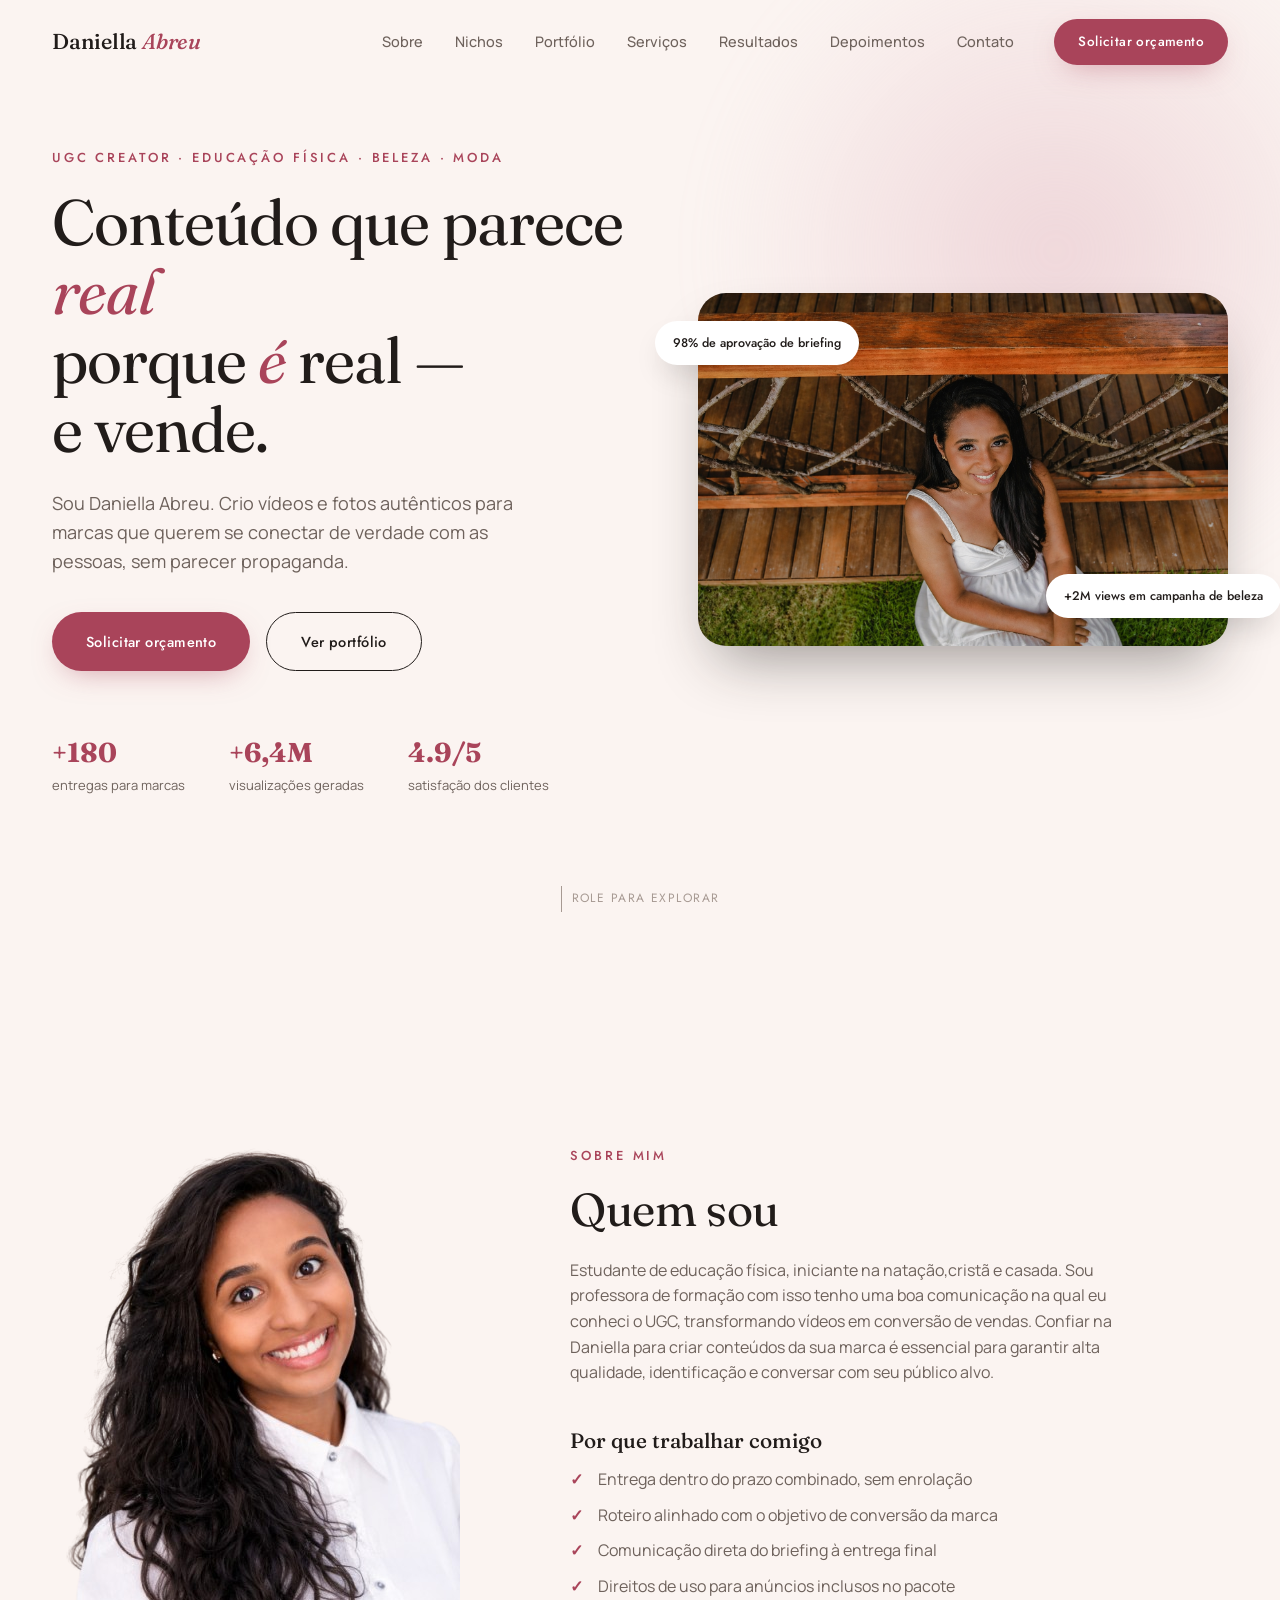
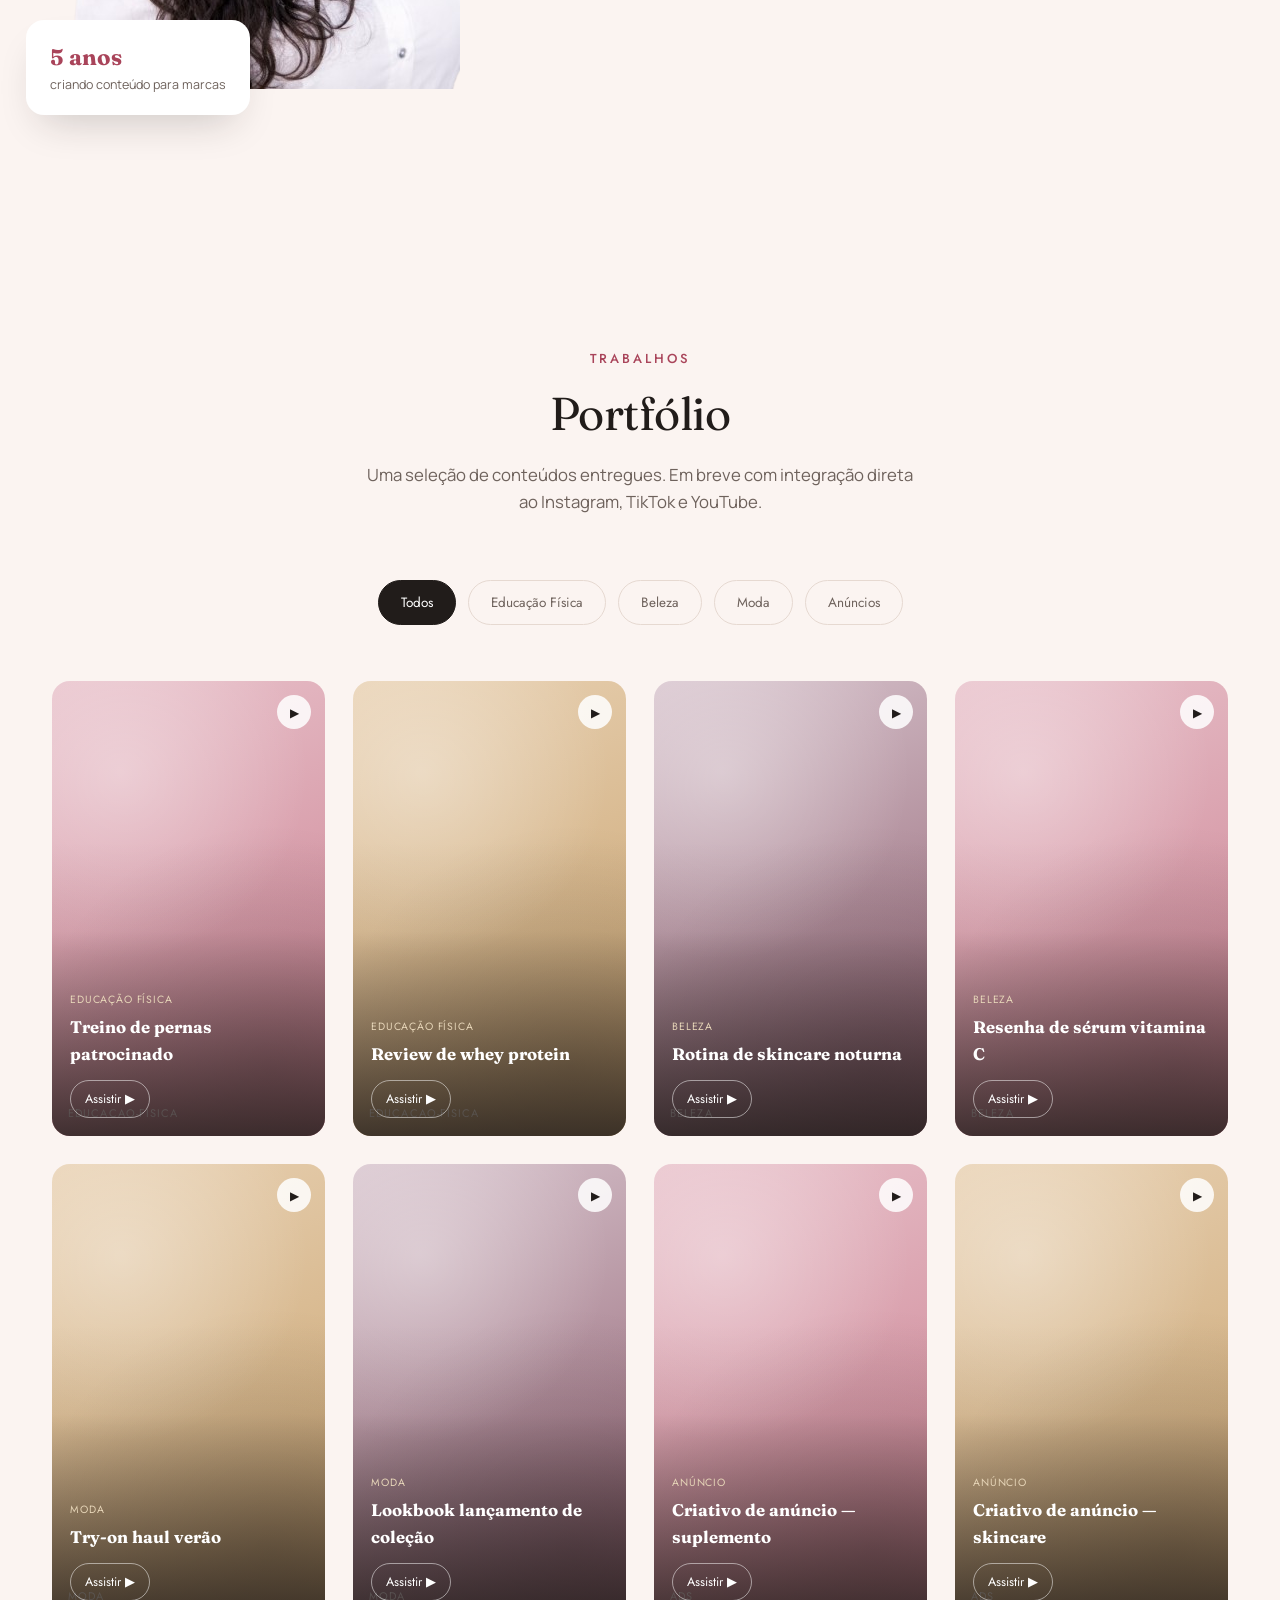
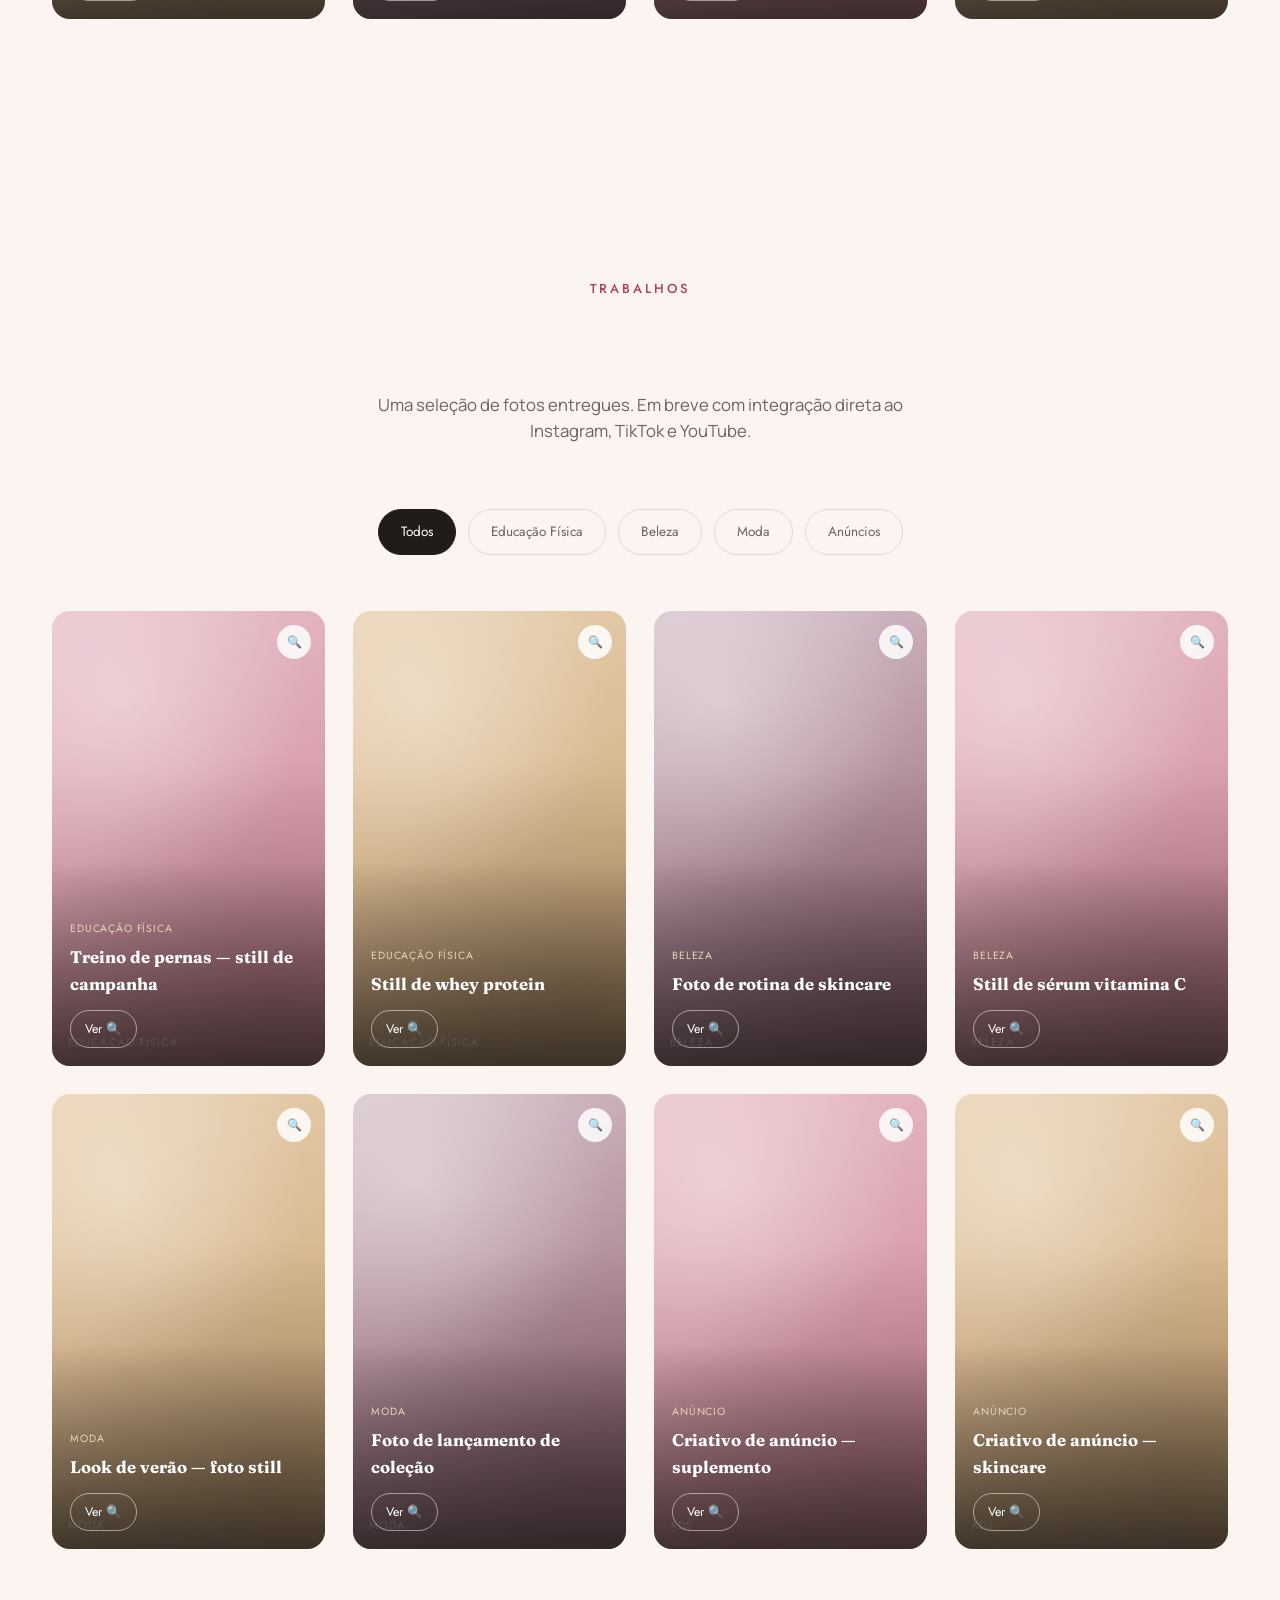
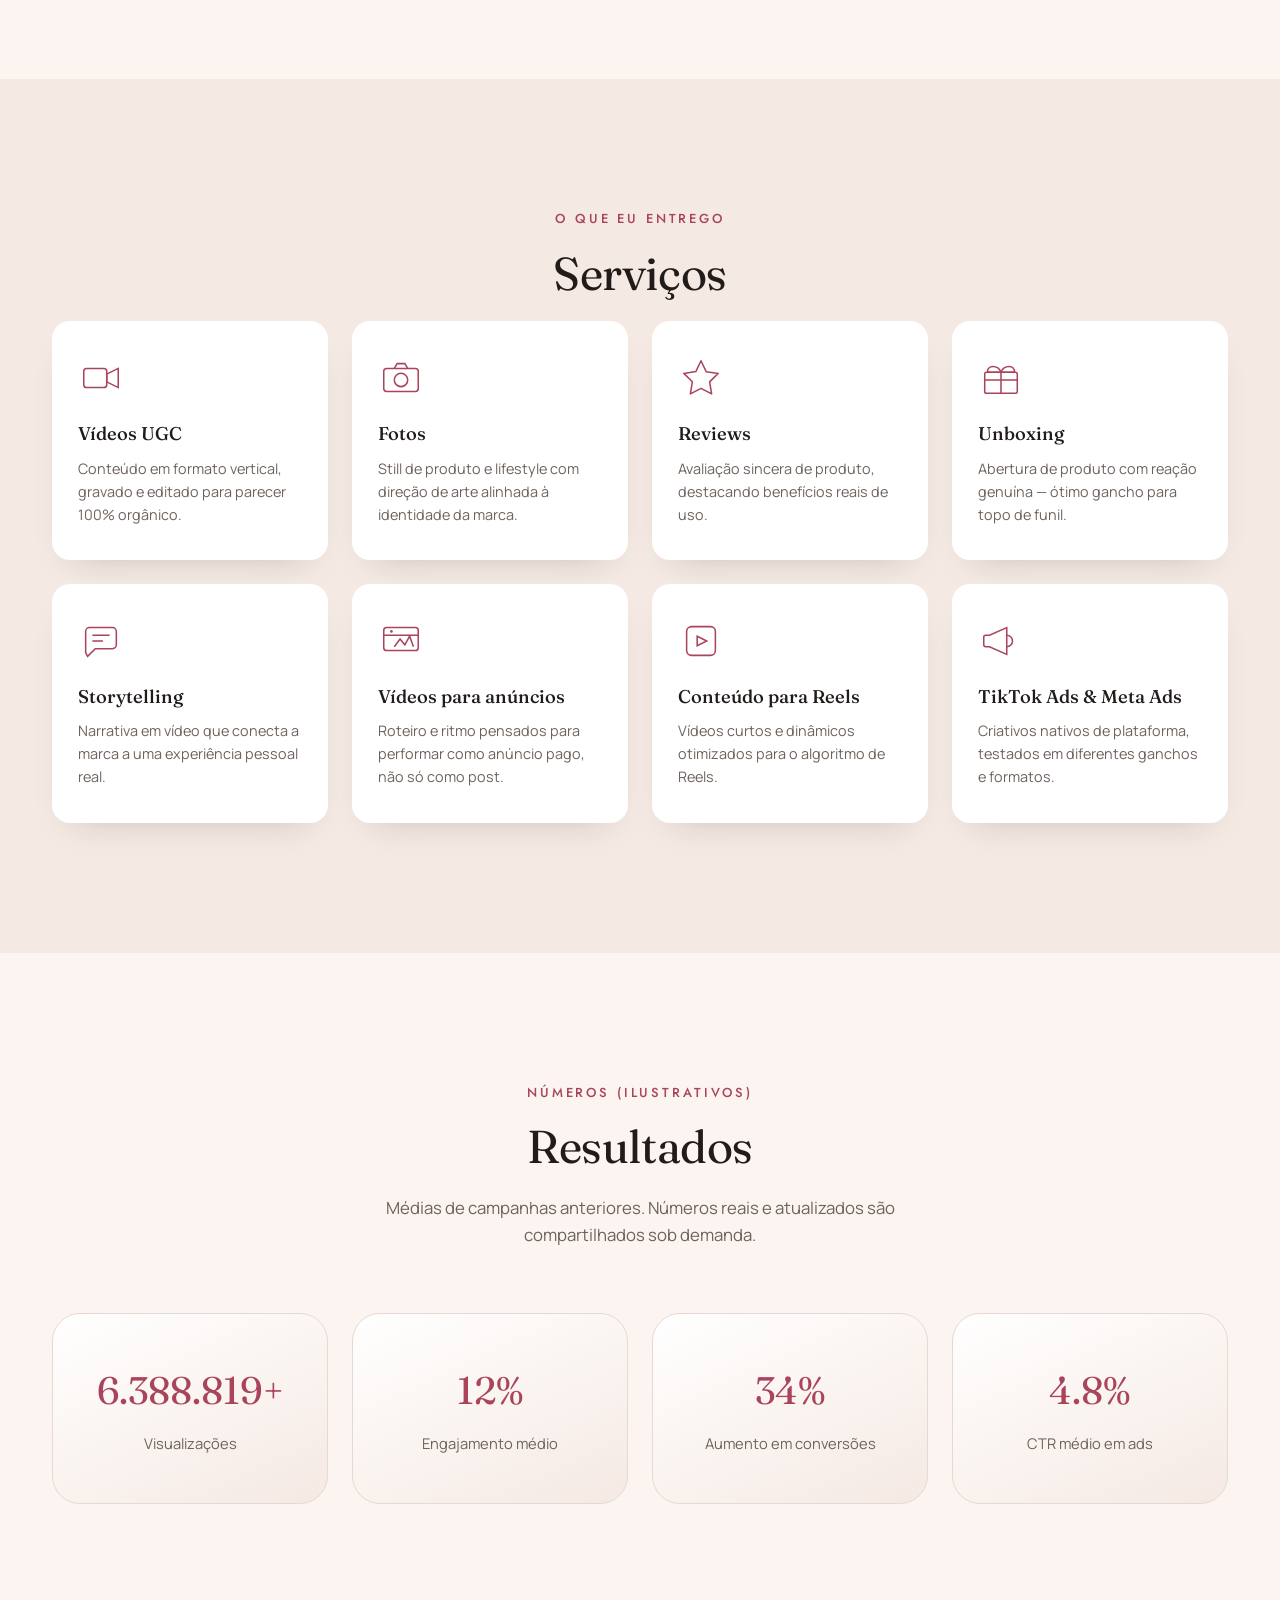
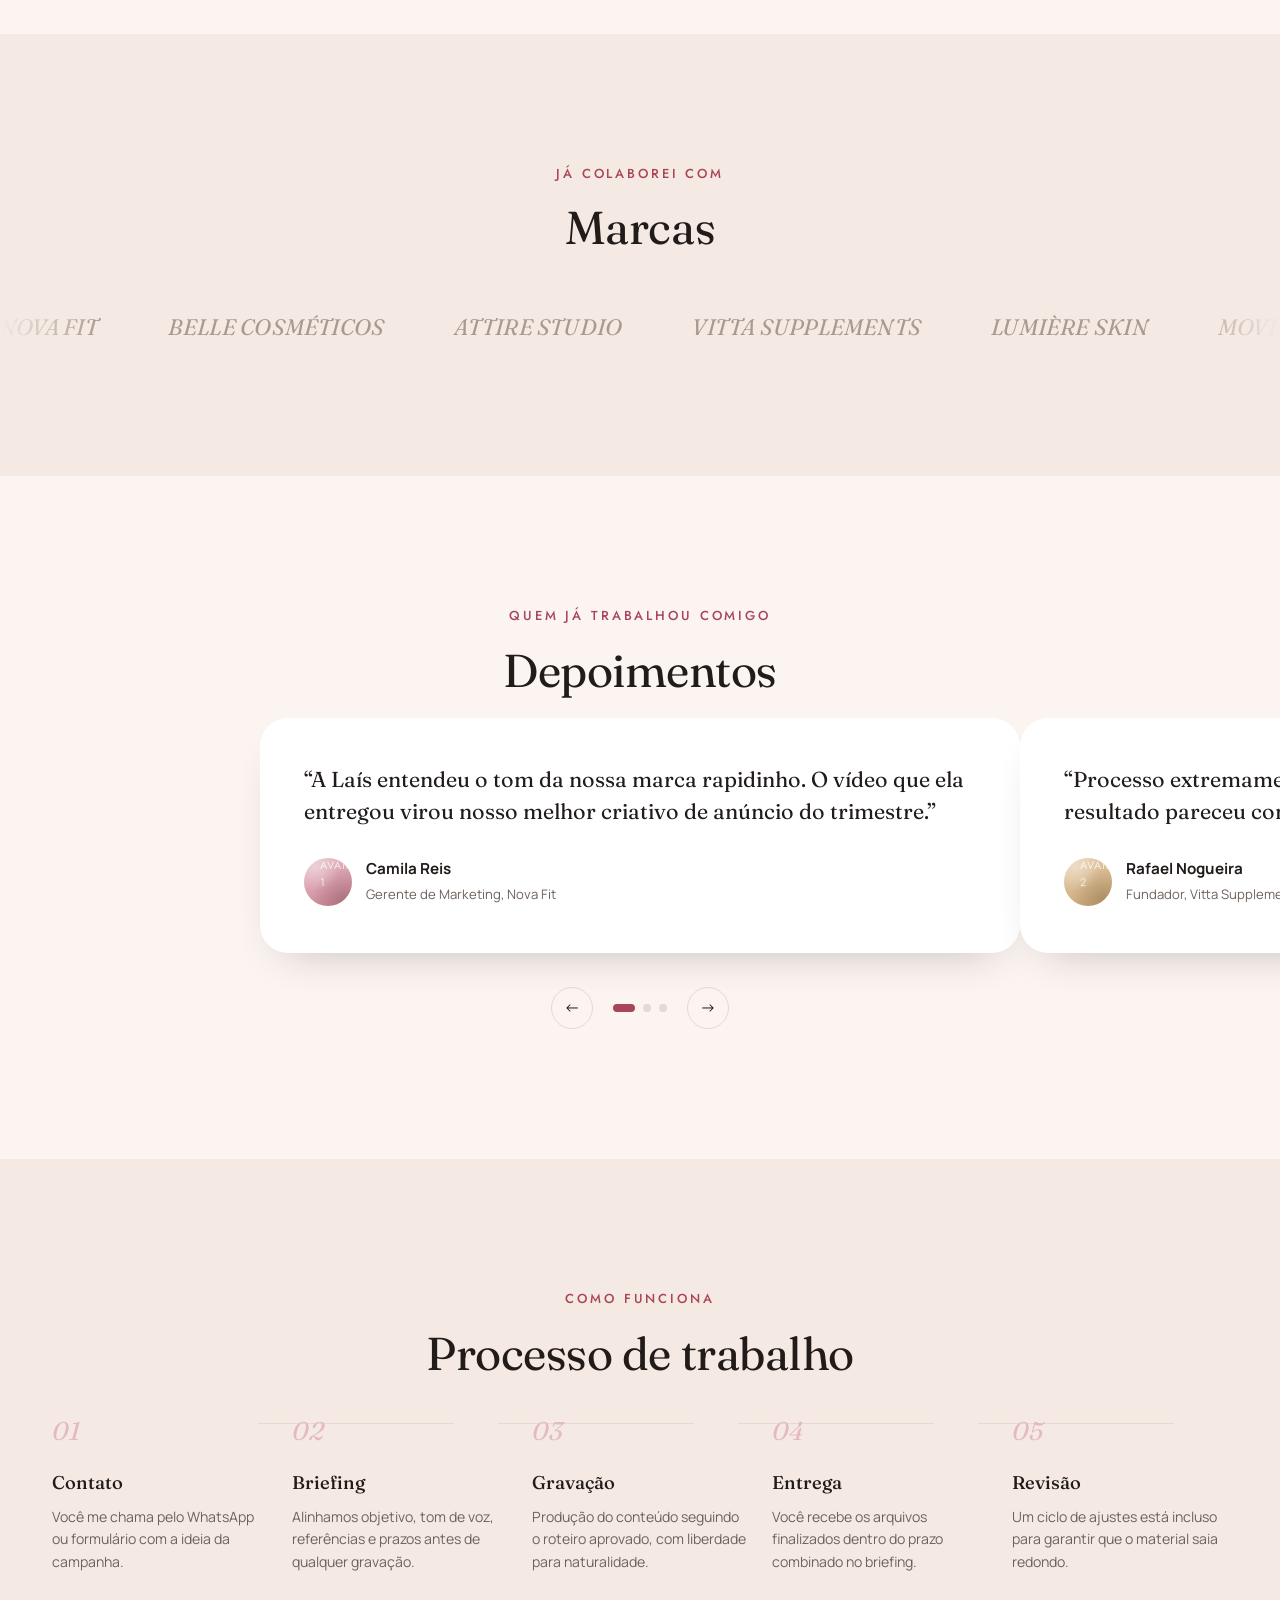
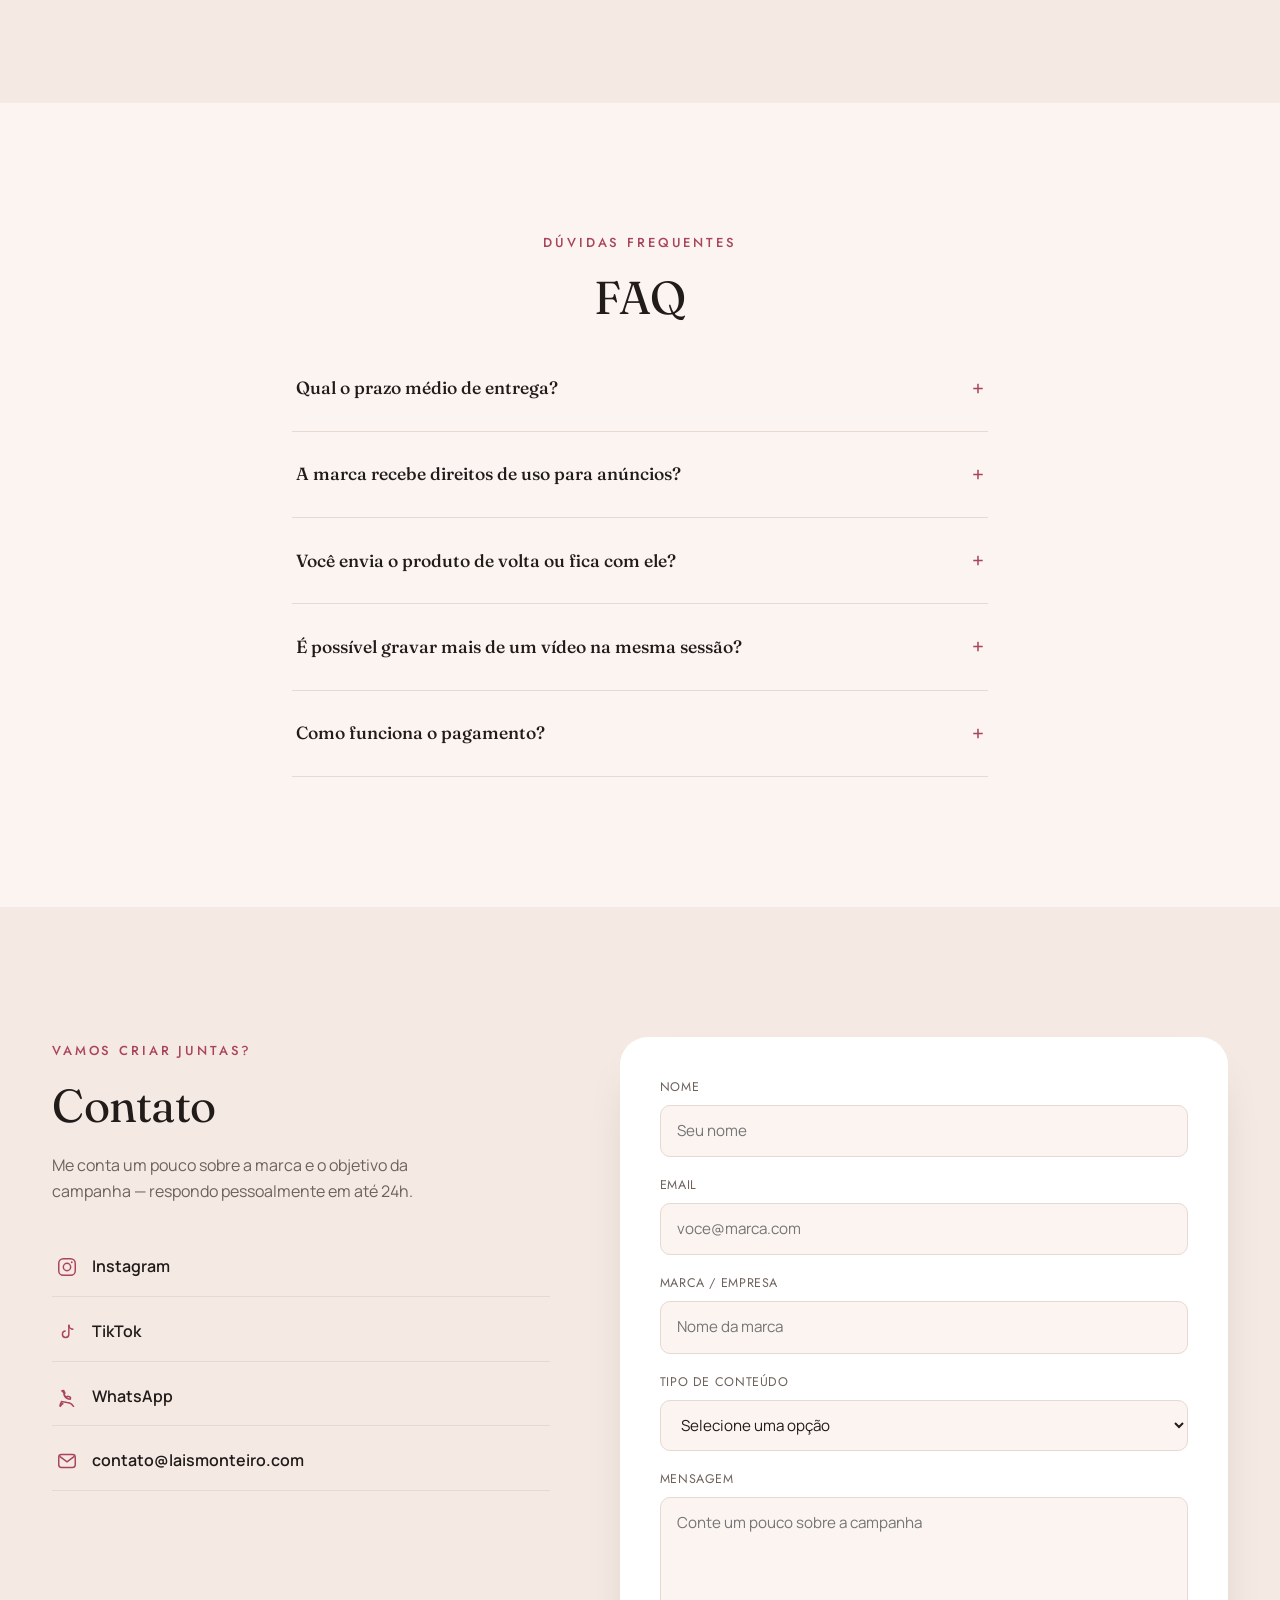
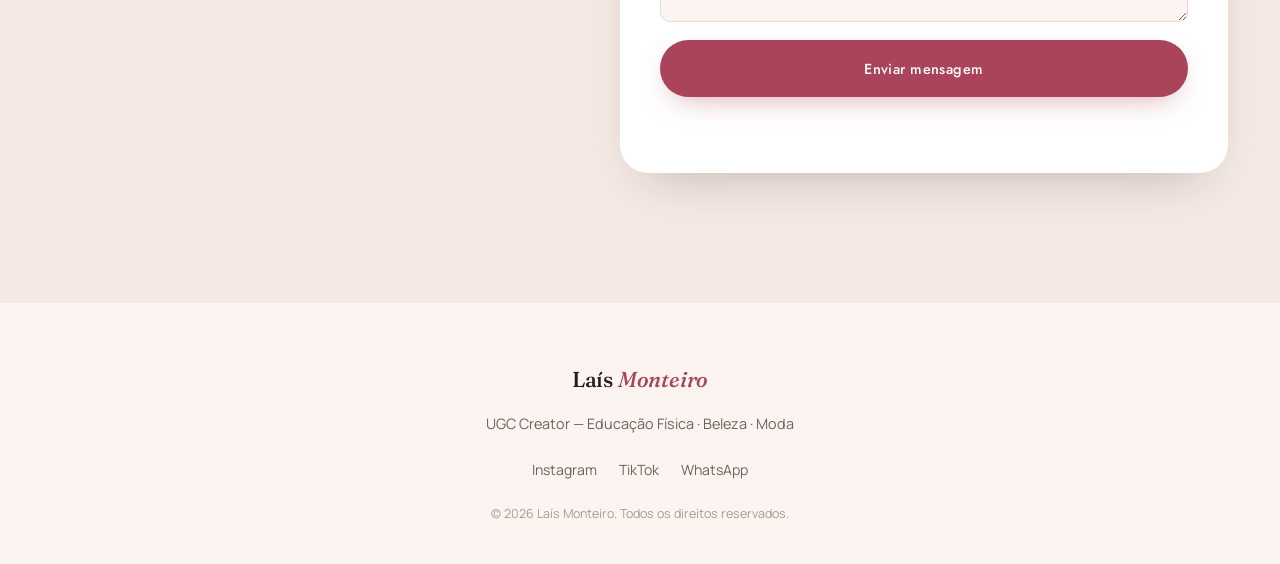
==== index.html @ 0edd81d5 "Primeiro commit" ====
<!DOCTYPE html>
<html lang="pt-BR">
<head>
<meta charset="UTF-8">
<meta name="viewport" content="width=device-width, initial-scale=1.0">
<title>Daniella Abreu — UGC Creator</title>
<meta name="description" content="Daniella Abreu, UGC Creator especializada em Educação Física, Beleza e Moda. Conteúdo autêntico que gera resultado para marcas.">

<!-- Fontes: Fraunces (display), Manrope (corpo), Jost (rótulos) -->
<link rel="preconnect" href="https://fonts.googleapis.com">
<link rel="preconnect" href="https://fonts.gstatic.com" crossorigin>
<link href="https://fonts.googleapis.com/css2?family=Fraunces:ital,opsz,wght@0,9..144,300;0,9..144,400;0,9..144,500;0,9..144,600;1,9..144,400;1,9..144,500&family=Manrope:wght@400;500;600;700;800&family=Jost:wght@400;500;600&display=swap" rel="stylesheet">

<link rel="stylesheet" href="style.css">
</head>
<body>

<!-- ============================================= -->
<!-- CURSOR / PROGRESS BAR DE SCROLL                -->
<!-- ============================================= -->
<div class="scroll-progress" id="scrollProgress"></div>

<!-- ============================================= -->
<!-- HEADER                                         -->
<!-- ============================================= -->
<header class="site-header" id="siteHeader">
  <div class="container header-inner">
    <a href="#topo" class="logo">Daniella <span>Abreu</span></a>

    <nav class="main-nav" id="mainNav">
      <ul>
        <li><a href="#sobre" class="nav-link">Sobre</a></li>
        <li><a href="#nichos" class="nav-link">Nichos</a></li>
        <li><a href="#portfolio" class="nav-link">Portfólio</a></li>
        <li><a href="#servicos" class="nav-link">Serviços</a></li>
        <li><a href="#resultados" class="nav-link">Resultados</a></li>
        <li><a href="#depoimentos" class="nav-link">Depoimentos</a></li>
        <li><a href="#contato" class="nav-link">Contato</a></li>
      </ul>
      <a href="#contato" class="btn btn-primary btn-small">Solicitar orçamento</a>
    </nav>

    <button class="menu-toggle" id="menuToggle" aria-label="Abrir menu" aria-expanded="false">
      <span></span><span></span><span></span>
    </button>
  </div>
</header>

<!-- overlay do menu mobile -->
<div class="mobile-nav-overlay" id="mobileNavOverlay">
  <ul>
    <li><a href="#sobre" class="nav-link">Sobre</a></li>
    <li><a href="#nichos" class="nav-link">Nichos</a></li>
    <li><a href="#portfolio" class="nav-link">Portfólio</a></li>
    <li><a href="#servicos" class="nav-link">Serviços</a></li>
    <li><a href="#resultados" class="nav-link">Resultados</a></li>
    <li><a href="#depoimentos" class="nav-link">Depoimentos</a></li>
    <li><a href="#processo" class="nav-link">Processo</a></li>
    <li><a href="#faq" class="nav-link">FAQ</a></li>
    <li><a href="#contato" class="nav-link">Contato</a></li>
  </ul>
  <a href="#contato" class="btn btn-primary">Solicitar orçamento</a>
</div>

<main id="topo">

<!-- ============================================= -->
<!-- 1. HERO                                        -->
<!-- ============================================= -->
<section class="hero">
  <div class="container hero-grid">

    <div class="hero-copy reveal">
      <span class="eyebrow">UGC Creator · Educação Física · Beleza · Moda</span>
      <h1 class="hero-title">
        Conteúdo que parece <em>real</em><br>
        porque <em>é</em> real —<br>
        e vende.
      </h1>
      <p class="hero-subtitle">
        Sou Daniella Abreu. Crio vídeos e fotos autênticos para marcas que querem
        se conectar de verdade com as pessoas, sem parecer propaganda.
      </p>
      <div class="hero-actions">
        <a href="#contato" class="btn btn-primary">Solicitar orçamento</a>
        <a href="#portfolio" class="btn btn-ghost">Ver portfólio</a>
      </div>

      <div class="hero-stats">
        <div class="hero-stat">
          <strong>+180</strong>
          <span>entregas para marcas</span>
        </div>
        <div class="hero-stat">
          <strong>+6,4M</strong>
          <span>visualizações geradas</span>
        </div>
        <div class="hero-stat">
          <strong>4.9/5</strong>
          <span>satisfação dos clientes</span>
        </div>
      </div>
    </div>

    <div class="hero-visual reveal" data-reveal-delay="150">
      <div class="hero-photo-frame">
        <img src="imagens/foto-inicio.png" alt="Daniella Abreu">
      </div>
      <span class="float-badge badge-1">98% de aprovação de briefing</span>
      <span class="float-badge badge-2">+2M views em campanha de beleza</span>
    </div>

  </div>
  <div class="scroll-cue" aria-hidden="true"><span></span>role para explorar</div>
</section>

<!-- ============================================= -->
<!-- 2. SOBRE                                       -->
<!-- ============================================= -->
<section class="section" id="sobre">
  <div class="container about-grid">

    <div class="about-visual reveal">
      <div class="photo-frame">
      <img src="imagens/foto-secao2.png" alt="Foto de Daniella">
    </div>

    <div class="about-tag">
      <strong>5 anos</strong>
      <span>criando conteúdo para marcas</span>
      </div>
    </div>

    <div class="about-copy">
      <span class="eyebrow reveal">Sobre mim</span>
      <h2 class="section-title reveal">Quem sou</h2>
      <p class="reveal">
        Estudante de educação física, iniciante na natação,cristã e casada.
        Sou professora de formação com isso tenho uma boa comunicação na qual eu conheci o UGC, transformando vídeos em conversão de vendas.
        Confiar na Daniella para criar conteúdos da sua marca é essencial para garantir alta qualidade, identificação e conversar com seu público alvo. 
      </p>

      <div class="about-block reveal">
        <h3>Por que trabalhar comigo</h3>
        <ul class="check-list">
          <li>Entrega dentro do prazo combinado, sem enrolação</li>
          <li>Roteiro alinhado com o objetivo de conversão da marca</li>
          <li>Comunicação direta do briefing à entrega final</li>
          <li>Direitos de uso para anúncios inclusos no pacote</li>
        </ul>
      </div>
    </div>

  </div>
</section>

<!-- ============================================= -->
<!-- 3. PORTFÓLIO                                   -->
<!-- ============================================= -->
<section class="section" id="portfolio">
  <div class="container">
    <span class="eyebrow reveal center">Trabalhos</span>
    <h2 class="section-title center reveal">Portfólio</h2>
    <p class="section-lead center reveal">
      Uma seleção de conteúdos entregues. Em breve com integração direta ao Instagram, TikTok e YouTube.
    </p>

    <div class="portfolio-filters reveal" id="portfolioFilters">
      <button class="filter-btn is-active" data-filter="todos">Todos</button>
      <button class="filter-btn" data-filter="educacao-fisica">Educação Física</button>
      <button class="filter-btn" data-filter="beleza">Beleza</button>
      <button class="filter-btn" data-filter="moda">Moda</button>
      <button class="filter-btn" data-filter="ads">Anúncios</button>
    </div>

    <div class="portfolio-grid" id="portfolioGrid">
      <!-- Cards gerados via JavaScript a partir do array "portfolioItems" em script.js -->
    </div>
  </div>
</section>

<!-- Modal de vídeo (placeholder para futura integração) -->
<div class="video-modal" id="videoModal" aria-hidden="true">
  <div class="video-modal-backdrop" id="videoModalBackdrop"></div>
  <div class="video-modal-content">
    
    <button
      class="video-modal-close"
      id="videoModalClose"
      aria-label="Fechar">
      &times;
    </button>

  <div class="video-modal-frame">

  <div class="phone-frame phone-modal">

    <video
      id="videoPlayer"
      class="video-player"
      controls
      playsinline
      preload="metadata">

      <source src="videos/video1.mp4" type="video/mp4">

      Seu navegador não suporta vídeo.
    </video>

  </div>

  </div>

    <div class="video-modal-info">

      <span
        class="video-modal-platform"
        id="videoModalPlatform">
        Instagram Reels
      </span>

      <h3 id="videoModalTitle">
        Título do vídeo
      </h3>

      <p id="videoModalDesc">
        Este espaço será conectado futuramente ao embed real do Instagram, TikTok ou YouTube.
      </p>

    </div>

  </div>

</div>

<!-- ============================================= -->
<!-- 4B. FOTOS                                       -->
<!-- ============================================= -->
<section class="section" id="fotos">
  <div class="container">
    <span class="eyebrow reveal center">Trabalhos</span>
    <h2 class="section-title center reveal">Fotos</h2>
    <p class="section-lead center reveal">
      Uma seleção de fotos entregues. Em breve com integração direta ao Instagram, TikTok e YouTube.
    </p>

    <div class="portfolio-filters reveal" id="fotosFilters">
      <button class="filter-btn is-active" data-filter="todos">Todos</button>
      <button class="filter-btn" data-filter="educacao-fisica">Educação Física</button>
      <button class="filter-btn" data-filter="beleza">Beleza</button>
      <button class="filter-btn" data-filter="moda">Moda</button>
      <button class="filter-btn" data-filter="ads">Anúncios</button>
    </div>

    <div class="portfolio-grid" id="fotosGrid">
      <!-- Cards gerados via JavaScript a partir do array "photoItems" em script.js -->
    </div>
  </div>
</section>

<!-- Modal de foto (placeholder para futura integração) -->
<div class="video-modal" id="photoModal" aria-hidden="true">
  <div class="video-modal-backdrop" id="photoModalBackdrop"></div>
  <div class="video-modal-content">
    <button class="video-modal-close" id="photoModalClose" aria-label="Fechar">&times;</button>
    <div class="video-modal-frame">
      <div class="phone-frame phone-modal">
        <div class="ph ph-tone-1" id="photoModalThumb"></div>
      </div>
    </div>
    <div class="video-modal-info">
      <span class="video-modal-platform" id="photoModalPlatform">Instagram</span>
      <h3 id="photoModalTitle">Título da foto</h3>
      <p id="photoModalDesc">
        Este espaço será conectado futuramente à imagem real.
      </p>
    </div>
  </div>
</div>

<!-- ============================================= -->
<!-- 5. SERVIÇOS                                    -->
<!-- ============================================= -->
<section class="section section-alt" id="servicos">
  <div class="container">
    <span class="eyebrow reveal center">O que eu entrego</span>
    <h2 class="section-title center reveal">Serviços</h2>

    <div class="services-grid">

      <div class="service-card reveal">
        <span class="service-icon"><svg viewBox="0 0 48 48" fill="none" stroke="currentColor" stroke-width="1.6"><rect x="6" y="14" width="24" height="20" rx="3"/><path d="M30 20l12-6v20l-12-6z"/></svg></span>
        <h3>Vídeos UGC</h3>
        <p>Conteúdo em formato vertical, gravado e editado para parecer 100% orgânico.</p>
      </div>

      <div class="service-card reveal" data-reveal-delay="60">
        <span class="service-icon"><svg viewBox="0 0 48 48" fill="none" stroke="currentColor" stroke-width="1.6"><rect x="6" y="14" width="36" height="24" rx="3"/><circle cx="24" cy="26" r="7"/><path d="M17 14l3-5h8l3 5"/></svg></span>
        <h3>Fotos</h3>
        <p>Still de produto e lifestyle com direção de arte alinhada à identidade da marca.</p>
      </div>

      <div class="service-card reveal" data-reveal-delay="120">
        <span class="service-icon"><svg viewBox="0 0 48 48" fill="none" stroke="currentColor" stroke-width="1.6" stroke-linejoin="round"><path d="M24 6l5.4 11.4L42 19.2l-9 8.8 2.1 12.6L24 34.8l-11.1 5.8L15 27.9l-9-8.7 12.6-1.9z"/></svg></span>
        <h3>Reviews</h3>
        <p>Avaliação sincera de produto, destacando benefícios reais de uso.</p>
      </div>

      <div class="service-card reveal" data-reveal-delay="180">
        <span class="service-icon"><svg viewBox="0 0 48 48" fill="none" stroke="currentColor" stroke-width="1.6"><rect x="7" y="18" width="34" height="22" rx="2"/><path d="M7 26h34"/><path d="M24 18v22"/><path d="M24 18c-3-8-15-8-14 0 0 0 6 0 14 0z"/><path d="M24 18c3-8 15-8 14 0 0 0-6 0-14 0z"/></svg></span>
        <h3>Unboxing</h3>
        <p>Abertura de produto com reação genuína — ótimo gancho para topo de funil.</p>
      </div>

      <div class="service-card reveal" data-reveal-delay="0">
        <span class="service-icon"><svg viewBox="0 0 48 48" fill="none" stroke="currentColor" stroke-width="1.6"><path d="M8 36V14a4 4 0 014-4h24a4 4 0 014 4v14a4 4 0 01-4 4H18l-8 8z"/><path d="M15 18h18"/><path d="M15 24h11"/></svg></span>
        <h3>Storytelling</h3>
        <p>Narrativa em vídeo que conecta a marca a uma experiência pessoal real.</p>
      </div>

      <div class="service-card reveal" data-reveal-delay="60">
        <span class="service-icon"><svg viewBox="0 0 48 48" fill="none" stroke="currentColor" stroke-width="1.6"><rect x="6" y="10" width="36" height="24" rx="3"/><path d="M6 18h36"/><circle cx="14" cy="14" r="1.4" fill="currentColor" stroke="none"/><path d="M17 30l6-8 5 6 5-9 4 11"/></svg></span>
        <h3>Vídeos para anúncios</h3>
        <p>Roteiro e ritmo pensados para performar como anúncio pago, não só como post.</p>
      </div>

      <div class="service-card reveal" data-reveal-delay="120">
        <span class="service-icon"><svg viewBox="0 0 48 48" fill="none" stroke="currentColor" stroke-width="1.6"><rect x="9" y="9" width="30" height="30" rx="5"/><path d="M20 19l10 5-10 5z"/></svg></span>
        <h3>Conteúdo para Reels</h3>
        <p>Vídeos curtos e dinâmicos otimizados para o algoritmo de Reels.</p>
      </div>

      <div class="service-card reveal" data-reveal-delay="180">
        <span class="service-icon"><svg viewBox="0 0 48 48" fill="none" stroke="currentColor" stroke-width="1.6"><path d="M6 20v8a2 2 0 002 2h4l18 8V10L12 18H8a2 2 0 00-2 2z"/><path d="M30 18a6 6 0 010 12"/></svg></span>
        <h3>TikTok Ads &amp; Meta Ads</h3>
        <p>Criativos nativos de plataforma, testados em diferentes ganchos e formatos.</p>
      </div>

    </div>
  </div>
</section>

<!-- ============================================= -->
<!-- 6. RESULTADOS                                  -->
<!-- ============================================= -->
<section class="section" id="resultados">
  <div class="container">
    <span class="eyebrow reveal center">Números (ilustrativos)</span>
    <h2 class="section-title center reveal">Resultados</h2>
    <p class="section-lead center reveal">
      Médias de campanhas anteriores. Números reais e atualizados são compartilhados sob demanda.
    </p>

    <div class="results-grid">
      <div class="result-card reveal">
        <span class="result-number" data-count="6400000" data-suffix="+">0</span>
        <span class="result-label">Visualizações</span>
      </div>
      <div class="result-card reveal" data-reveal-delay="80">
        <span class="result-number" data-count="12" data-suffix="%">0</span>
        <span class="result-label">Engajamento médio</span>
      </div>
      <div class="result-card reveal" data-reveal-delay="160">
        <span class="result-number" data-count="34" data-suffix="%">0</span>
        <span class="result-label">Aumento em conversões</span>
      </div>
      <div class="result-card reveal" data-reveal-delay="240">
        <span class="result-number" data-count="4.8" data-suffix="%" data-decimals="1">0</span>
        <span class="result-label">CTR médio em ads</span>
      </div>
    </div>
  </div>
</section>

<!-- ============================================= -->
<!-- 7. MARCAS                                      -->
<!-- ============================================= -->
<section class="section section-alt brands-section">
  <div class="container">
    <span class="eyebrow reveal center">Já colaborei com</span>
    <h2 class="section-title center reveal">Marcas</h2>
  </div>

  <div class="brands-marquee reveal">
    <div class="brands-track">
      <span class="brand-logo">NOVA FIT</span>
      <span class="brand-logo">BELLE COSMÉTICOS</span>
      <span class="brand-logo">ATTIRE STUDIO</span>
      <span class="brand-logo">VITTA SUPPLEMENTS</span>
      <span class="brand-logo">LUMIÈRE SKIN</span>
      <span class="brand-logo">MOVE ACTIVEWEAR</span>
      <!-- duplicado para loop contínuo -->
      <span class="brand-logo" aria-hidden="true">NOVA FIT</span>
      <span class="brand-logo" aria-hidden="true">BELLE COSMÉTICOS</span>
      <span class="brand-logo" aria-hidden="true">ATTIRE STUDIO</span>
      <span class="brand-logo" aria-hidden="true">VITTA SUPPLEMENTS</span>
      <span class="brand-logo" aria-hidden="true">LUMIÈRE SKIN</span>
      <span class="brand-logo" aria-hidden="true">MOVE ACTIVEWEAR</span>
    </div>
  </div>
  <!-- Substitua os <span class="brand-logo"> por <img src="assets/images/logo-marca.png"> quando tiver os logos reais -->
</section>

<!-- ============================================= -->
<!-- 8. DEPOIMENTOS                                 -->
<!-- ============================================= -->
<section class="section" id="depoimentos">
  <div class="container">
    <span class="eyebrow reveal center">Quem já trabalhou comigo</span>
    <h2 class="section-title center reveal">Depoimentos</h2>

    <div class="testimonials-wrap reveal">
      <div class="testimonials-track" id="testimonialsTrack">

        <blockquote class="testimonial-card">
          <p>“A Laís entendeu o tom da nossa marca rapidinho. O vídeo que ela entregou virou nosso melhor criativo de anúncio do trimestre.”</p>
          <footer>
            <div class="ph ph-tone-1 testimonial-avatar" data-ph="avatar-1"></div>
            <div>
              <strong>Camila Reis</strong>
              <span>Gerente de Marketing, Nova Fit</span>
            </div>
          </footer>
        </blockquote>

        <blockquote class="testimonial-card">
          <p>“Processo extremamente organizado, do briefing à entrega. E o resultado pareceu conteúdo espontâneo, não publicidade.”</p>
          <footer>
            <div class="ph ph-tone-2 testimonial-avatar" data-ph="avatar-2"></div>
            <div>
              <strong>Rafael Nogueira</strong>
              <span>Fundador, Vitta Supplements</span>
            </div>
          </footer>
        </blockquote>

        <blockquote class="testimonial-card">
          <p>“Contratamos para um unboxing e o engajamento superou tudo que já tínhamos feito com influenciadores maiores.”</p>
          <footer>
            <div class="ph ph-tone-3 testimonial-avatar" data-ph="avatar-3"></div>
            <div>
              <strong>Juliana Prado</strong>
              <span>Social Media, Lumière Skin</span>
            </div>
          </footer>
        </blockquote>

      </div>

      <div class="testimonials-controls">
        <button class="carousel-btn" id="testimonialPrev" aria-label="Depoimento anterior">←</button>
        <div class="testimonials-dots" id="testimonialsDots"></div>
        <button class="carousel-btn" id="testimonialNext" aria-label="Próximo depoimento">→</button>
      </div>
    </div>
  </div>
</section>

<!-- ============================================= -->
<!-- 9. PROCESSO DE TRABALHO                        -->
<!-- ============================================= -->
<section class="section section-alt" id="processo">
  <div class="container">
    <span class="eyebrow reveal center">Como funciona</span>
    <h2 class="section-title center reveal">Processo de trabalho</h2>

    <div class="process-grid">
      <div class="process-step reveal">
        <span class="process-index">01</span>
        <h3>Contato</h3>
        <p>Você me chama pelo WhatsApp ou formulário com a ideia da campanha.</p>
      </div>
      <div class="process-step reveal" data-reveal-delay="80">
        <span class="process-index">02</span>
        <h3>Briefing</h3>
        <p>Alinhamos objetivo, tom de voz, referências e prazos antes de qualquer gravação.</p>
      </div>
      <div class="process-step reveal" data-reveal-delay="160">
        <span class="process-index">03</span>
        <h3>Gravação</h3>
        <p>Produção do conteúdo seguindo o roteiro aprovado, com liberdade para naturalidade.</p>
      </div>
      <div class="process-step reveal" data-reveal-delay="240">
        <span class="process-index">04</span>
        <h3>Entrega</h3>
        <p>Você recebe os arquivos finalizados dentro do prazo combinado no briefing.</p>
      </div>
      <div class="process-step reveal" data-reveal-delay="320">
        <span class="process-index">05</span>
        <h3>Revisão</h3>
        <p>Um ciclo de ajustes está incluso para garantir que o material saia redondo.</p>
      </div>
    </div>
  </div>
</section>

<!-- ============================================= -->
<!-- 10. FAQ                                        -->
<!-- ============================================= -->
<section class="section" id="faq">
  <div class="container faq-container">
    <span class="eyebrow reveal center">Dúvidas frequentes</span>
    <h2 class="section-title center reveal">FAQ</h2>

    <div class="faq-list reveal">

      <div class="faq-item">
        <button class="faq-question">
          Qual o prazo médio de entrega?
          <span class="faq-icon">+</span>
        </button>
        <div class="faq-answer">
          <p>Em geral de 5 a 10 dias úteis após aprovação do briefing, variando conforme a quantidade de vídeos solicitados.</p>
        </div>
      </div>

      <div class="faq-item">
        <button class="faq-question">
          A marca recebe direitos de uso para anúncios?
          <span class="faq-icon">+</span>
        </button>
        <div class="faq-answer">
          <p>Sim. Todos os pacotes incluem direito de uso do conteúdo em mídia paga (Meta Ads e TikTok Ads) por tempo determinado, com opção de extensão.</p>
        </div>
      </div>

      <div class="faq-item">
        <button class="faq-question">
          Você envia o produto de volta ou fica com ele?
          <span class="faq-icon">+</span>
        </button>
        <div class="faq-answer">
          <p>Combinamos caso a caso no briefing — depende do tipo de produto e da campanha.</p>
        </div>
      </div>

      <div class="faq-item">
        <button class="faq-question">
          É possível gravar mais de um vídeo na mesma sessão?
          <span class="faq-icon">+</span>
        </button>
        <div class="faq-answer">
          <p>Sim, e costuma sair mais em conta. É só sinalizar isso no briefing para organizarmos o roteiro.</p>
        </div>
      </div>

      <div class="faq-item">
        <button class="faq-question">
          Como funciona o pagamento?
          <span class="faq-icon">+</span>
        </button>
        <div class="faq-answer">
          <p>50% na aprovação do briefing e 50% na entrega final. Envio nota ou recibo conforme a necessidade da marca.</p>
        </div>
      </div>

    </div>
  </div>
</section>

<!-- ============================================= -->
<!-- 11. CONTATO                                    -->
<!-- ============================================= -->
<section class="section section-alt" id="contato">
  <div class="container contact-grid">

    <div class="contact-info reveal">
      <span class="eyebrow">Vamos criar juntas?</span>
      <h2 class="section-title">Contato</h2>
      <p>
        Me conta um pouco sobre a marca e o objetivo da campanha —
        respondo pessoalmente em até 24h.
      </p>

      <ul class="contact-links">
        <li>
          <a href="https://instagram.com/laismonteiro" target="_blank" rel="noopener">
            <span class="contact-icon"><svg viewBox="0 0 24 24" fill="none" stroke="currentColor" stroke-width="1.6"><rect x="3" y="3" width="18" height="18" rx="5"/><circle cx="12" cy="12" r="4"/><circle cx="17.2" cy="6.8" r="1" fill="currentColor" stroke="none"/></svg></span> Instagram
          </a>
        </li>
        <li>
          <a href="https://tiktok.com/@laismonteiro" target="_blank" rel="noopener">
            <span class="contact-icon"><svg viewBox="0 0 24 24" fill="none" stroke="currentColor" stroke-width="1.6"><path d="M14 4v10.5a3.5 3.5 0 11-3.5-3.5"/><path d="M14 4c0 2.8 2.2 5 5 5"/></svg></span> TikTok
          </a>
        </li>
        <li>
          <a href="https://wa.me/5500000000000" target="_blank" rel="noopener">
            <span class="contact-icon"><svg viewBox="0 0 24 24" fill="none" stroke="currentColor" stroke-width="1.6"><path d="M6 18l-1.4 3.4L8 20a8 8 0 104-1z"/><path d="M8.5 8.5c0 4 3 7 7 7 .6-1 .6-2-.4-2.4l-1.6-.7c-.5-.2-1 0-1.3.4l-.4.5c-1.4-.6-2.5-1.7-3.1-3.1l.5-.4c.4-.3.6-.8.4-1.3l-.7-1.6c-.4-1-1.4-1-2.4-.4z"/></svg></span> WhatsApp
          </a>
        </li>
        <li>
          <a href="mailto:contato@laismonteiro.com">
            <span class="contact-icon"><svg viewBox="0 0 24 24" fill="none" stroke="currentColor" stroke-width="1.6"><rect x="3" y="5" width="18" height="14" rx="3"/><path d="M4 7l8 6 8-6"/></svg></span> contato@laismonteiro.com
          </a>
        </li>
      </ul>
    </div>

    <form class="contact-form reveal" id="contactForm" data-reveal-delay="120">
      <div class="form-row">
        <label for="nome">Nome</label>
        <input type="text" id="nome" name="nome" required placeholder="Seu nome">
      </div>

      <div class="form-row">
        <label for="email">Email</label>
        <input type="email" id="email" name="email" required placeholder="voce@marca.com">
      </div>

      <div class="form-row">
        <label for="marca">Marca / Empresa</label>
        <input type="text" id="marca" name="marca" required placeholder="Nome da marca">
      </div>

      <div class="form-row">
        <label for="tipo">Tipo de conteúdo</label>
        <select id="tipo" name="tipo" required>
          <option value="" disabled selected>Selecione uma opção</option>
          <option value="Vídeo UGC">Vídeo UGC</option>
          <option value="Fotos">Fotos</option>
          <option value="Review">Review</option>
          <option value="Unboxing">Unboxing</option>
          <option value="Storytelling">Storytelling</option>
          <option value="Vídeo para anúncio">Vídeo para anúncio</option>
          <option value="Outro">Outro</option>
        </select>
      </div>

      <div class="form-row">
        <label for="mensagem">Mensagem</label>
        <textarea id="mensagem" name="mensagem" rows="4" required placeholder="Conte um pouco sobre a campanha"></textarea>
      </div>

      <button type="submit" class="btn btn-primary btn-full">Enviar mensagem</button>
      <p class="form-note" id="formNote"></p>
    </form>

  </div>
</section>

</main>

<!-- ============================================= -->
<!-- FOOTER                                         -->
<!-- ============================================= -->
<footer class="site-footer">
  <div class="container footer-inner">
    <a href="#topo" class="logo">Laís <span>Monteiro</span></a>
    <p>UGC Creator — Educação Física · Beleza · Moda</p>
    <ul class="footer-social">
      <li><a href="https://instagram.com/laismonteiro" target="_blank" rel="noopener">Instagram</a></li>
      <li><a href="https://tiktok.com/@laismonteiro" target="_blank" rel="noopener">TikTok</a></li>
      <li><a href="https://wa.me/5500000000000" target="_blank" rel="noopener">WhatsApp</a></li>
    </ul>
    <span class="footer-copy">© 2026 Laís Monteiro. Todos os direitos reservados.</span>
  </div>
</footer>

<button class="back-to-top" id="backToTop" aria-label="Voltar ao topo">↑</button>

<script src="script.js"></script>
</body>
</html>
---- style.css ----
/* =====================================================================
   LAÍS MONTEIRO — UGC CREATOR PORTFOLIO
   Sistema de Design
   Paleta: ivory rosado + tinta quase-preta + rosé/mauve + dourado
   Tipografia: Fraunces (display) / Manrope (corpo) / Jost (rótulos)
   ===================================================================== */

/* -------------------- 1. RESET -------------------- */
*, *::before, *::after { box-sizing: border-box; margin: 0; padding: 0; }
html { scroll-behavior: smooth; }
body { min-height: 100vh; overflow-x: hidden; }
img, svg { display: block; max-width: 100%; }
a { color: inherit; text-decoration: none; }
ul, ol { list-style: none; }
button { font: inherit; background: none; border: none; cursor: pointer; color: inherit; }
input, textarea, select { font: inherit; color: inherit; }

/* -------------------- 2. DESIGN TOKENS -------------------- */
:root {
  /* Cores */
  --color-bg:          #FBF4F1;
  --color-bg-alt:       #F5E9E3;
  --color-surface:      #FFFFFF;
  --color-ink:          #211C1A;
  --color-ink-soft:     #6E625C;
  --color-ink-faint:    #A79A93;
  --color-accent:       #A9445A;
  --color-accent-dark:  #7E2F41;
  --color-accent-soft:  #E3B9C3;
  --color-gold:         #B99562;
  --color-gold-soft:    #E6D5B8;
  --color-line:         #E6D9D1;

  /* Tonalidades para placeholders visuais */
  --tone-1-a: #E9C3CC; --tone-1-b: #C97C8D;
  --tone-2-a: #E9D2B4; --tone-2-b: #C7A06B;
  --tone-3-a: #D9C6CF; --tone-3-b: #8E5D6E;

  /* Tipografia */
  --font-display: 'Fraunces', serif;
  --font-body: 'Manrope', sans-serif;
  --font-label: 'Jost', sans-serif;

  /* Layout */
  --container-w: 1240px;
  --radius-sm: 10px;
  --radius-md: 18px;
  --radius-lg: 28px;
  --header-h: 84px;

  /* Movimento */
  --ease: cubic-bezier(.22, 1, .36, 1);
  --dur: .5s;
}

/* -------------------- 3. BASE -------------------- */
body {
  background: var(--color-bg);
  color: var(--color-ink);
  font-family: var(--font-body);
  font-size: 16px;
  line-height: 1.6;
  -webkit-font-smoothing: antialiased;
}

.container {
  width: 100%;
  max-width: var(--container-w);
  margin: 0 auto;
  padding: 0 32px;
}

.section { padding: 130px 0; position: relative; }
.section-alt { background: var(--color-bg-alt); }

.eyebrow {
  display: inline-block;
  font-family: var(--font-label);
  font-size: 13px;
  font-weight: 500;
  letter-spacing: .22em;
  text-transform: uppercase;
  color: var(--color-accent);
  margin-bottom: 18px;
}
.eyebrow.center { display: block; text-align: center; }

.section-title {
  font-family: var(--font-display);
  font-weight: 400;
  font-size: clamp(2.1rem, 3.6vw, 3.1rem);
  line-height: 1.12;
  color: var(--color-ink);
  margin-bottom: 22px;
  letter-spacing: -.01em;
}
.section-title.center { text-align: center; margin-left: auto; margin-right: auto; }

.section-lead {
  max-width: 560px;
  color: var(--color-ink-soft);
  font-size: 1.05rem;
  margin-bottom: 64px;
}
.section-lead.center { margin-left: auto; margin-right: auto; text-align: center; }

em { font-style: italic; color: var(--color-accent); font-family: var(--font-display); }

/* Foco visível para acessibilidade */
a:focus-visible, button:focus-visible, input:focus-visible,
textarea:focus-visible, select:focus-visible {
  outline: 2px solid var(--color-accent);
  outline-offset: 3px;
  border-radius: 4px;
}

/* -------------------- 4. BOTÕES -------------------- */
.btn {
  display: inline-flex;
  align-items: center;
  justify-content: center;
  gap: 10px;
  padding: 17px 34px;
  border-radius: 999px;
  font-family: var(--font-label);
  font-size: 14.5px;
  font-weight: 500;
  letter-spacing: .03em;
  transition: transform var(--dur) var(--ease), box-shadow var(--dur) var(--ease), background var(--dur) var(--ease), color var(--dur) var(--ease);
  white-space: nowrap;
}
.btn-primary {
  background: var(--color-accent);
  color: #fff;
  box-shadow: 0 10px 30px -12px rgba(169, 68, 90, .55);
}
.btn-primary:hover { background: var(--color-accent-dark); transform: translateY(-2px); box-shadow: 0 16px 34px -12px rgba(169, 68, 90, .6); }
.btn-ghost {
  background: transparent;
  color: var(--color-ink);
  border: 1.5px solid var(--color-ink);
}
.btn-ghost:hover { background: var(--color-ink); color: #fff; transform: translateY(-2px); }
.btn-small { padding: 12px 24px; font-size: 13.5px; }
.btn-full { width: 100%; }

/* -------------------- 5. PLACEHOLDERS VISUAIS (ph) -------------------- */
/* Blocos de imagem estilizados. Para usar fotos reais, troque a <div class="ph">
   por <img src="assets/images/seu-arquivo.jpg" alt="..."> mantendo a classe pai. */
.ph {
  position: relative;
  width: 100%;
  height: 100%;
  overflow: hidden;
  background: linear-gradient(155deg, var(--tone-1-a), var(--tone-1-b));
}
.ph::before {
  content: '';
  position: absolute; inset: 0;
  background-image:
    radial-gradient(circle at 25% 20%, rgba(255,255,255,.35), transparent 45%),
    radial-gradient(circle at 80% 85%, rgba(0,0,0,.15), transparent 55%);
}
.ph::after {
  content: attr(data-ph);
  position: absolute;
  bottom: 14px; left: 16px;
  font-family: var(--font-label);
  font-size: 11px;
  letter-spacing: .1em;
  text-transform: uppercase;
  color: rgba(255,255,255,.75);
}
.ph-tone-2 { background: linear-gradient(155deg, var(--tone-2-a), var(--tone-2-b)); }
.ph-tone-3 { background: linear-gradient(155deg, var(--tone-3-a), var(--tone-3-b)); }

/* -------------------- 6. HEADER -------------------- */
.site-header {
  position: fixed; top: 0; left: 0; right: 0;
  z-index: 100;
  height: var(--header-h);
  display: flex; align-items: center;
  background: transparent;
  transition: background var(--dur) var(--ease), box-shadow var(--dur) var(--ease), height var(--dur) var(--ease);
}
.site-header.is-scrolled {
  height: 72px;
  background: rgba(251, 244, 241, .85);
  backdrop-filter: blur(14px) saturate(1.4);
  box-shadow: 0 1px 0 var(--color-line);
}
.header-inner { display: flex; align-items: center; justify-content: space-between; width: 100%; }

.logo {
  font-family: var(--font-display);
  font-size: 1.35rem;
  font-weight: 500;
  color: var(--color-ink);
  letter-spacing: -.01em;
}
.logo span { color: var(--color-accent); font-style: italic; }

.main-nav { display: flex; align-items: center; gap: 40px; }
.main-nav ul { display: flex; gap: 32px; }
.nav-link {
  position: relative;
  font-size: 14.5px;
  font-weight: 500;
  color: var(--color-ink-soft);
  transition: color var(--dur) var(--ease);
}
.nav-link::after {
  content: '';
  position: absolute; left: 0; bottom: -6px;
  width: 0; height: 1.5px;
  background: var(--color-accent);
  transition: width var(--dur) var(--ease);
}
.nav-link:hover { color: var(--color-ink); }
.nav-link:hover::after { width: 100%; }

.menu-toggle {
  display: none;
  flex-direction: column;
  gap: 5px;
  width: 30px;
  z-index: 200;
}
.menu-toggle span { width: 100%; height: 2px; background: var(--color-ink); transition: transform var(--dur) var(--ease), opacity var(--dur) var(--ease); }
.menu-toggle.is-active span:nth-child(1) { transform: translateY(7px) rotate(45deg); }
.menu-toggle.is-active span:nth-child(2) { opacity: 0; }
.menu-toggle.is-active span:nth-child(3) { transform: translateY(-7px) rotate(-45deg); }

.mobile-nav-overlay {
  position: fixed; inset: 0;
  background: var(--color-bg);
  z-index: 150;
  display: flex; flex-direction: column; align-items: center; justify-content: center;
  gap: 40px;
  transform: translateY(-100%);
  opacity: 0;
  visibility: hidden;
  transition: transform .55s var(--ease), opacity .5s var(--ease), visibility 0s linear .55s;
}
.mobile-nav-overlay.is-open {
  transform: translateY(0); opacity: 1; visibility: visible;
  transition: transform .55s var(--ease), opacity .5s var(--ease), visibility 0s;
}
.mobile-nav-overlay ul { display: flex; flex-direction: column; align-items: center; gap: 22px; }
.mobile-nav-overlay .nav-link { font-family: var(--font-display); font-size: 1.7rem; color: var(--color-ink); }

/* -------------------- 7. SCROLL PROGRESS -------------------- */
.scroll-progress {
  position: fixed; top: 0; left: 0;
  height: 3px; width: 0%;
  background: var(--color-accent);
  z-index: 300;
  transition: width .1s linear;
}

/* -------------------- 8. HERO -------------------- */
.hero {
  padding: calc(var(--header-h) + 60px) 0 100px;
  position: relative;
  overflow: hidden;
}
.hero::before {
  content: '';
  position: absolute; top: -10%; right: -10%;
  width: 55%; aspect-ratio: 1;
  background: radial-gradient(circle, var(--color-accent-soft) 0%, transparent 70%);
  opacity: .5;
  filter: blur(30px);
  z-index: -1;
}
.hero-grid {
  display: grid;
  grid-template-columns: 1.05fr .95fr;
  gap: 60px;
  align-items: center;
}

.hero-title {
  font-family: var(--font-display);
  font-weight: 400;
  font-size: clamp(2.6rem, 5vw, 4.2rem);
  line-height: 1.08;
  letter-spacing: -.015em;
  margin-bottom: 26px;
}
.hero-subtitle {
  font-size: 1.13rem;
  color: var(--color-ink-soft);
  max-width: 480px;
  margin-bottom: 36px;
}
.hero-actions { display: flex; gap: 16px; flex-wrap: wrap; margin-bottom: 60px; }

.hero-stats { display: flex; gap: 44px; flex-wrap: wrap; }
.hero-stat { display: flex; flex-direction: column; }
.hero-stat strong { font-family: var(--font-display); font-size: 1.7rem; color: var(--color-accent); }
.hero-stat span { font-size: 13px; color: var(--color-ink-soft); }

/* Elemento de assinatura: imagem única em destaque no hero */
.hero-visual { position: relative; display: flex; justify-content: center; }
.hero-photo-frame {
  position: relative; width: 100%; max-width: 560px; aspect-ratio: 3/2;
  border-radius: var(--radius-lg);
  overflow: hidden;
  box-shadow: 0 30px 60px -20px rgba(33, 28, 26, .45);
}
.hero-photo-frame img{
  width:100%;
  height:100%;
  object-fit:cover;
  display:block;
}

.float-badge {
  position: absolute;
  background: var(--color-surface);
  color: var(--color-ink);
  font-family: var(--font-label);
  font-size: 12.5px;
  font-weight: 500;
  padding: 12px 18px;
  border-radius: 999px;
  box-shadow: 0 14px 30px -10px rgba(33,28,26,.22);
  z-index: 4;
  animation: floatY 5s ease-in-out infinite;
}
.badge-1 { top: 8%; left: -8%; animation-delay: .3s; }
.badge-2 { bottom: 8%; right: -10%; animation-delay: 1.1s; }
@keyframes floatY { 0%, 100% { transform: translateY(0); } 50% { transform: translateY(-10px); } }

.scroll-cue {
  display: flex; align-items: center; gap: 10px;
  justify-content: center;
  margin-top: 90px;
  font-family: var(--font-label);
  font-size: 12px;
  letter-spacing: .12em;
  text-transform: uppercase;
  color: var(--color-ink-faint);
}
.scroll-cue span {
  width: 1px; height: 26px;
  background: var(--color-ink-faint);
  position: relative;
  overflow: hidden;
}
.scroll-cue span::after {
  content: '';
  position: absolute; top: -100%; left: 0;
  width: 100%; height: 100%;
  background: var(--color-accent);
  animation: cueMove 1.8s ease-in-out infinite;
}
@keyframes cueMove { 0% { top: -100%; } 60%, 100% { top: 100%; } }

/* -------------------- 9. SOBRE -------------------- */
.about-grid {
  display: grid;
  grid-template-columns: .8fr 1.2fr;
  gap: 80px;
  align-items: start;
}
.about-visual { position: relative; }
.photo-frame {
  border-radius: var(--radius-lg);
  aspect-ratio: 4/5;
  overflow: hidden;
}
.about-tag {
  position: absolute;
  bottom: -26px; left: -26px;
  background: var(--color-surface);
  padding: 20px 24px;
  border-radius: var(--radius-md);
  box-shadow: 0 20px 40px -16px rgba(33,28,26,.22);
  display: flex; flex-direction: column;
}
.about-tag strong { font-family: var(--font-display); font-size: 1.4rem; color: var(--color-accent); }
.about-tag span { font-size: 12.5px; color: var(--color-ink-soft); }

.about-copy p { color: var(--color-ink-soft); max-width: 560px; margin-bottom: 10px; }
.about-block { margin-top: 38px; }
.about-block h3 {
  font-family: var(--font-display);
  font-size: 1.3rem;
  font-weight: 500;
  margin-bottom: 10px;
}
.check-list { display: flex; flex-direction: column; gap: 10px; margin-top: 6px; }
.check-list li {
  position: relative;
  padding-left: 28px;
  color: var(--color-ink-soft);
}
.check-list li::before {
  content: '✓';
  position: absolute; left: 0; top: 0;
  color: var(--color-accent);
  font-weight: 700;
}

/* -------------------- 10. NICHOS -------------------- */
.niches-grid {
  display: grid;
  grid-template-columns: repeat(3, 1fr);
  gap: 30px;
}
.niche-card {
  background: var(--color-surface);
  border-radius: var(--radius-lg);
  overflow: hidden;
  box-shadow: 0 20px 45px -24px rgba(33,28,26,.25);
  transition: transform var(--dur) var(--ease), box-shadow var(--dur) var(--ease);
}
.niche-card:hover { transform: translateY(-8px); box-shadow: 0 30px 55px -20px rgba(33,28,26,.3); }
.niche-image { aspect-ratio: 4/3; }
.niche-body { padding: 30px 28px 34px; }
.niche-body h3 { font-family: var(--font-display); font-size: 1.5rem; font-weight: 500; margin-bottom: 12px; }
.niche-body p { color: var(--color-ink-soft); font-size: .95rem; margin-bottom: 20px; }
.tag-list { display: flex; flex-wrap: wrap; gap: 8px; }
.tag-list li {
  font-family: var(--font-label);
  font-size: 11.5px;
  letter-spacing: .03em;
  padding: 7px 13px;
  border-radius: 999px;
  background: var(--color-bg-alt);
  color: var(--color-accent-dark);
}

/* -------------------- 11. PORTFÓLIO -------------------- */
.portfolio-filters {
  display: flex; flex-wrap: wrap; gap: 12px;
  justify-content: center;
  margin-bottom: 56px;
}
.filter-btn {
  padding: 11px 22px;
  border-radius: 999px;
  border: 1.5px solid var(--color-line);
  font-family: var(--font-label);
  font-size: 13.5px;
  color: var(--color-ink-soft);
  transition: all var(--dur) var(--ease);
}
.filter-btn:hover { border-color: var(--color-accent); color: var(--color-accent); }
.filter-btn.is-active { background: var(--color-ink); border-color: var(--color-ink); color: #fff; }

.portfolio-grid {
  display: grid;
  grid-template-columns: repeat(auto-fill, minmax(230px, 1fr));
  gap: 28px;
}
.portfolio-card {
  position: relative;
  border-radius: var(--radius-md);
  overflow: hidden;
  aspect-ratio: 9/15;
  cursor: pointer;
  transition: transform var(--dur) var(--ease);
}
.portfolio-card:hover { transform: translateY(-6px); }
.portfolio-card .ph { position: absolute; inset: 0; }
.portfolio-card::after {
  content: '';
  position: absolute; inset: 0;
  background: linear-gradient(to top, rgba(33,28,26,.82) 0%, rgba(33,28,26,.05) 45%, transparent 65%);
}
.portfolio-card-body {
  position: absolute; left: 0; right: 0; bottom: 0;
  padding: 18px;
  z-index: 2;
  color: #fff;
}
.portfolio-card-category {
  font-family: var(--font-label);
  font-size: 10.5px;
  letter-spacing: .08em;
  text-transform: uppercase;
  color: var(--color-gold-soft);
  margin-bottom: 6px;
  display: block;
}
.portfolio-card-title { font-family: var(--font-display); font-size: 1.05rem; margin-bottom: 12px; }
.portfolio-card-watch {
  display: inline-flex; align-items: center; gap: 8px;
  font-family: var(--font-label);
  font-size: 12.5px;
  border: 1px solid rgba(255,255,255,.5);
  padding: 8px 14px;
  border-radius: 999px;
  transition: background var(--dur) var(--ease), border-color var(--dur) var(--ease);
}
.portfolio-card:hover .portfolio-card-watch { background: var(--color-accent); border-color: var(--color-accent); }
.portfolio-card-play {
  position: absolute; top: 14px; right: 14px;
  width: 34px; height: 34px;
  border-radius: 50%;
  background: rgba(255,255,255,.85);
  display: flex; align-items: center; justify-content: center;
  color: var(--color-ink);
  font-size: 12px;
  z-index: 2;
}
.portfolio-card.is-hidden { display: none; }

/* Modal de vídeo */
.video-modal {
  position: fixed; inset: 0; z-index: 400;
  display: flex; align-items: center; justify-content: center;
  opacity: 0; visibility: hidden;
  transition: opacity var(--dur) var(--ease), visibility 0s linear var(--dur);
  padding: 24px;
}
.video-modal.is-open {
  opacity: 1; visibility: visible;
  transition: opacity var(--dur) var(--ease), visibility 0s;
}
.video-modal-backdrop { position: absolute; inset: 0; background: rgba(33,28,26,.7); backdrop-filter: blur(6px); }
.video-modal-content {
  position: relative;
  background: var(--color-surface);
  border-radius: var(--radius-lg);
  max-width: 620px; width: 100%;
  display: grid; grid-template-columns: .8fr 1.2fr;
  overflow: hidden;
  transform: translateY(24px) scale(.97);
  transition: transform var(--dur) var(--ease);
  max-height: 86vh;
}
.video-modal.is-open .video-modal-content { transform: translateY(0) scale(1); }
.video-modal-frame { background: var(--color-bg-alt); display: flex; align-items: center; justify-content: center; padding: 24px; }
.phone-modal { position: relative; width: 100%; max-width: 170px; aspect-ratio: 9/17.5; border-radius: 24px; border-width: 6px; }
.video-modal-play {
  position: absolute; top: 50%; left: 50%; transform: translate(-50%,-50%);
  width: 46px; height: 46px; border-radius: 50%;
  background: rgba(255,255,255,.9);
  display: flex; align-items: center; justify-content: center;
  color: var(--color-ink);
}
.video-modal-info { padding: 32px 30px; overflow-y: auto; }
.video-modal-platform {
  font-family: var(--font-label); font-size: 11.5px; letter-spacing: .08em; text-transform: uppercase;
  color: var(--color-accent);
}
.video-modal-info h3 { font-family: var(--font-display); font-size: 1.5rem; margin: 10px 0 12px; }
.video-modal-info p { color: var(--color-ink-soft); font-size: .93rem; }
.video-modal-close {
  position: absolute; top: 14px; right: 14px;
  width: 34px; height: 34px; border-radius: 50%;
  background: var(--color-bg-alt);
  font-size: 20px; line-height: 1;
  display: flex; align-items: center; justify-content: center;
  z-index: 2;
}

/* -------------------- 12. SERVIÇOS -------------------- */
.services-grid {
  display: grid;
  grid-template-columns: repeat(4, 1fr);
  gap: 24px;
}
.service-card {
  background: var(--color-surface);
  padding: 34px 26px;
  border-radius: var(--radius-md);
  box-shadow: 0 16px 34px -22px rgba(33,28,26,.25);
  transition: transform var(--dur) var(--ease), box-shadow var(--dur) var(--ease);
}
.service-card:hover { transform: translateY(-6px); box-shadow: 0 24px 40px -18px rgba(33,28,26,.28); }
.service-icon {
  display: inline-flex;
  width: 46px; height: 46px;
  color: var(--color-accent);
  margin-bottom: 18px;
}
.service-icon svg { width: 100%; height: 100%; }
.service-card h3 { font-family: var(--font-display); font-size: 1.15rem; font-weight: 500; margin-bottom: 8px; }
.service-card p { font-size: .9rem; color: var(--color-ink-soft); }

/* -------------------- 13. RESULTADOS -------------------- */
.results-grid {
  display: grid;
  grid-template-columns: repeat(4, 1fr);
  gap: 24px;
}
.result-card {
  text-align: center;
  padding: 46px 20px;
  border-radius: var(--radius-lg);
  background: linear-gradient(155deg, var(--color-surface), var(--color-bg-alt));
  border: 1px solid var(--color-line);
}
.result-number {
  display: block;
  font-family: var(--font-display);
  font-size: clamp(2rem, 3vw, 2.7rem);
  color: var(--color-accent);
  margin-bottom: 10px;
}
.result-label { font-size: .92rem; color: var(--color-ink-soft); }

/* -------------------- 14. MARCAS -------------------- */
.brands-section .section-title { margin-bottom: 56px; }
.brands-marquee { overflow: hidden; position: relative; }
.brands-marquee::before, .brands-marquee::after {
  content: ''; position: absolute; top: 0; bottom: 0; width: 100px; z-index: 2;
}
.brands-marquee::before { left: 0; background: linear-gradient(to right, var(--color-bg-alt), transparent); }
.brands-marquee::after { right: 0; background: linear-gradient(to left, var(--color-bg-alt), transparent); }
.brands-track {
  display: flex;
  width: max-content;
  gap: 70px;
  align-items: center;
  animation: marquee 28s linear infinite;
}
.brands-marquee:hover .brands-track { animation-play-state: paused; }
.brand-logo {
  font-family: var(--font-display);
  font-style: italic;
  font-size: 1.4rem;
  color: var(--color-ink-faint);
  white-space: nowrap;
  letter-spacing: .01em;
}
@keyframes marquee { from { transform: translateX(0); } to { transform: translateX(-50%); } }

/* -------------------- 15. DEPOIMENTOS -------------------- */
.testimonials-wrap { max-width: 760px; margin: 0 auto; }
.testimonials-track {
  display: flex;
  transition: transform .6s var(--ease);
}
.testimonial-card {
  min-width: 100%;
  background: var(--color-surface);
  padding: 46px 44px;
  border-radius: var(--radius-lg);
  box-shadow: 0 20px 45px -26px rgba(33,28,26,.3);
}
.testimonial-card p {
  font-family: var(--font-display);
  font-size: 1.35rem;
  font-weight: 400;
  line-height: 1.45;
  margin-bottom: 30px;
}
.testimonial-card footer { display: flex; align-items: center; gap: 14px; }
.testimonial-avatar { width: 48px; height: 48px; border-radius: 50%; }
.testimonial-card footer strong { display: block; font-size: .95rem; }
.testimonial-card footer span { font-size: .82rem; color: var(--color-ink-soft); }

.testimonials-controls { display: flex; align-items: center; justify-content: center; gap: 20px; margin-top: 34px; }
.carousel-btn {
  width: 42px; height: 42px; border-radius: 50%;
  border: 1.5px solid var(--color-line);
  display: flex; align-items: center; justify-content: center;
  transition: all var(--dur) var(--ease);
}
.carousel-btn:hover { background: var(--color-accent); border-color: var(--color-accent); color: #fff; }
.testimonials-dots { display: flex; gap: 8px; }
.testimonials-dots button {
  width: 8px; height: 8px; border-radius: 50%;
  background: var(--color-line);
  transition: background var(--dur) var(--ease), width var(--dur) var(--ease);
}
.testimonials-dots button.is-active { background: var(--color-accent); width: 22px; border-radius: 6px; }

/* -------------------- 16. PROCESSO -------------------- */
.process-grid {
  display: grid;
  grid-template-columns: repeat(5, 1fr);
  gap: 24px;
}
.process-step { position: relative; padding-top: 10px; }
.process-step:not(:last-child)::after {
  content: '';
  position: absolute; top: 22px; left: calc(100% - 10px);
  width: calc(100% - 20px);
  height: 1px;
  background: var(--color-line);
  display: none;
}
.process-index {
  display: block;
  font-family: var(--font-display);
  font-style: italic;
  font-size: 1.6rem;
  color: var(--color-accent-soft);
  margin-bottom: 16px;
}
.process-step h3 { font-family: var(--font-display); font-size: 1.15rem; font-weight: 500; margin-bottom: 8px; }
.process-step p { font-size: .88rem; color: var(--color-ink-soft); }

@media (min-width: 900px) {
  .process-step:not(:last-child)::after { display: block; }
}

/* -------------------- 17. FAQ -------------------- */
.faq-container { max-width: 760px; }
.faq-list { display: flex; flex-direction: column; }
.faq-item { border-bottom: 1px solid var(--color-line); }
.faq-question {
  width: 100%;
  display: flex; align-items: center; justify-content: space-between;
  padding: 26px 4px;
  text-align: left;
  font-family: var(--font-display);
  font-size: 1.1rem;
  font-weight: 500;
  color: var(--color-ink);
}
.faq-icon {
  font-family: var(--font-body);
  font-size: 1.3rem;
  color: var(--color-accent);
  transition: transform var(--dur) var(--ease);
  flex-shrink: 0;
  margin-left: 20px;
}
.faq-item.is-open .faq-icon { transform: rotate(45deg); }
.faq-answer {
  max-height: 0;
  overflow: hidden;
  transition: max-height .45s var(--ease), padding var(--dur) var(--ease);
}
.faq-item.is-open .faq-answer { max-height: 200px; padding-bottom: 24px; }
.faq-answer p { color: var(--color-ink-soft); max-width: 620px; font-size: .95rem; }

/* -------------------- 18. CONTATO -------------------- */
.contact-grid {
  display: grid;
  grid-template-columns: .9fr 1.1fr;
  gap: 70px;
}
.contact-info p { color: var(--color-ink-soft); max-width: 420px; margin: 18px 0 34px; }
.contact-links { display: flex; flex-direction: column; gap: 6px; }
.contact-links a {
  display: flex; align-items: center; gap: 14px;
  padding: 16px 4px;
  border-bottom: 1px solid var(--color-line);
  font-weight: 600;
  transition: color var(--dur) var(--ease), padding var(--dur) var(--ease);
}
.contact-links a:hover { color: var(--color-accent); padding-left: 12px; }
.contact-icon { width: 22px; height: 22px; color: var(--color-accent); }
.contact-icon svg { width: 100%; height: 100%; }

.contact-form {
  background: var(--color-surface);
  padding: 40px;
  border-radius: var(--radius-lg);
  box-shadow: 0 24px 50px -28px rgba(33,28,26,.3);
  display: flex; flex-direction: column; gap: 18px;
}
.form-row { display: flex; flex-direction: column; gap: 8px; }
.form-row label {
  font-family: var(--font-label);
  font-size: 12.5px;
  letter-spacing: .05em;
  text-transform: uppercase;
  color: var(--color-ink-soft);
}
.form-row input, .form-row textarea, .form-row select {
  border: 1.5px solid var(--color-line);
  border-radius: var(--radius-sm);
  padding: 13px 16px;
  font-size: .95rem;
  background: var(--color-bg);
  transition: border-color var(--dur) var(--ease);
}
.form-row input:focus, .form-row textarea:focus, .form-row select:focus {
  border-color: var(--color-accent);
  outline: none;
}
.form-row textarea { resize: vertical; }
.form-note { font-size: .85rem; color: var(--color-accent); min-height: 18px; }

/* -------------------- 19. FOOTER -------------------- */
.site-footer { padding: 60px 0 40px; text-align: center; }
.footer-inner { display: flex; flex-direction: column; align-items: center; gap: 14px; }
.site-footer p { color: var(--color-ink-soft); font-size: .9rem; }
.footer-social { display: flex; gap: 22px; margin: 8px 0; }
.footer-social a { font-size: .88rem; color: var(--color-ink-soft); transition: color var(--dur) var(--ease); }
.footer-social a:hover { color: var(--color-accent); }
.footer-copy { font-size: .78rem; color: var(--color-ink-faint); }

.back-to-top {
  position: fixed; bottom: 26px; right: 26px;
  width: 46px; height: 46px;
  border-radius: 50%;
  background: var(--color-ink);
  color: #fff;
  display: flex; align-items: center; justify-content: center;
  font-size: 18px;
  opacity: 0; visibility: hidden; transform: translateY(10px);
  transition: all var(--dur) var(--ease);
  z-index: 90;
}
.back-to-top.is-visible { opacity: 1; visibility: visible; transform: translateY(0); }
.back-to-top:hover { background: var(--color-accent); }

/* -------------------- 20. SCROLL REVEAL -------------------- */
.reveal {
  opacity: 0;
  transform: translateY(28px);
  transition: opacity .8s var(--ease), transform .8s var(--ease);
}
.reveal.is-visible { opacity: 1; transform: translateY(0); }

/* -------------------- 21. RESPONSIVO -------------------- */
@media (max-width: 1080px) {
  .hero-grid { grid-template-columns: 1fr; gap: 80px; }
  .hero-visual { order: -1; }
  .hero-photo-frame { max-width: 420px; margin: 0 auto; }
  .about-grid { grid-template-columns: 1fr; gap: 90px; }
  .about-visual { max-width: 380px; }
  .services-grid { grid-template-columns: repeat(2, 1fr); }
  .process-grid { grid-template-columns: repeat(2, 1fr); gap: 40px 24px; }
  .contact-grid { grid-template-columns: 1fr; gap: 50px; }
}

@media (max-width: 860px) {
  .main-nav { display: none; }
  .menu-toggle { display: flex; }
  .niches-grid { grid-template-columns: 1fr; }
  .results-grid { grid-template-columns: repeat(2, 1fr); }
  .video-modal-content { grid-template-columns: 1fr; max-height: 90vh; overflow-y: auto; }
  .video-modal-frame { padding: 30px; }
}

@media (max-width: 600px) {
  .container { padding: 0 20px; }
  .section { padding: 90px 0; }
  .hero { padding-top: calc(var(--header-h) + 30px); }
  .hero-actions { flex-direction: column; align-items: stretch; }
  .hero-stats { gap: 26px; }
  .services-grid { grid-template-columns: 1fr; }
  .process-grid { grid-template-columns: 1fr; }
  .contact-form { padding: 26px; }
  .testimonial-card { padding: 32px 26px; }
  .about-tag { position: static; margin-top: 18px; }
  .float-badge { font-size: 11px; padding: 9px 14px; }
}

/* -------------------- 22. MOVIMENTO REDUZIDO -------------------- */
@media (prefers-reduced-motion: reduce) {
  *, *::before, *::after {
    animation-duration: .001ms !important;
    animation-iteration-count: 1 !important;
    transition-duration: .001ms !important;
    scroll-behavior: auto !important;
  }
}

.phone-frame img{
    width:100%;
    height:100%;
    object-fit:cover;
    display:block;
}
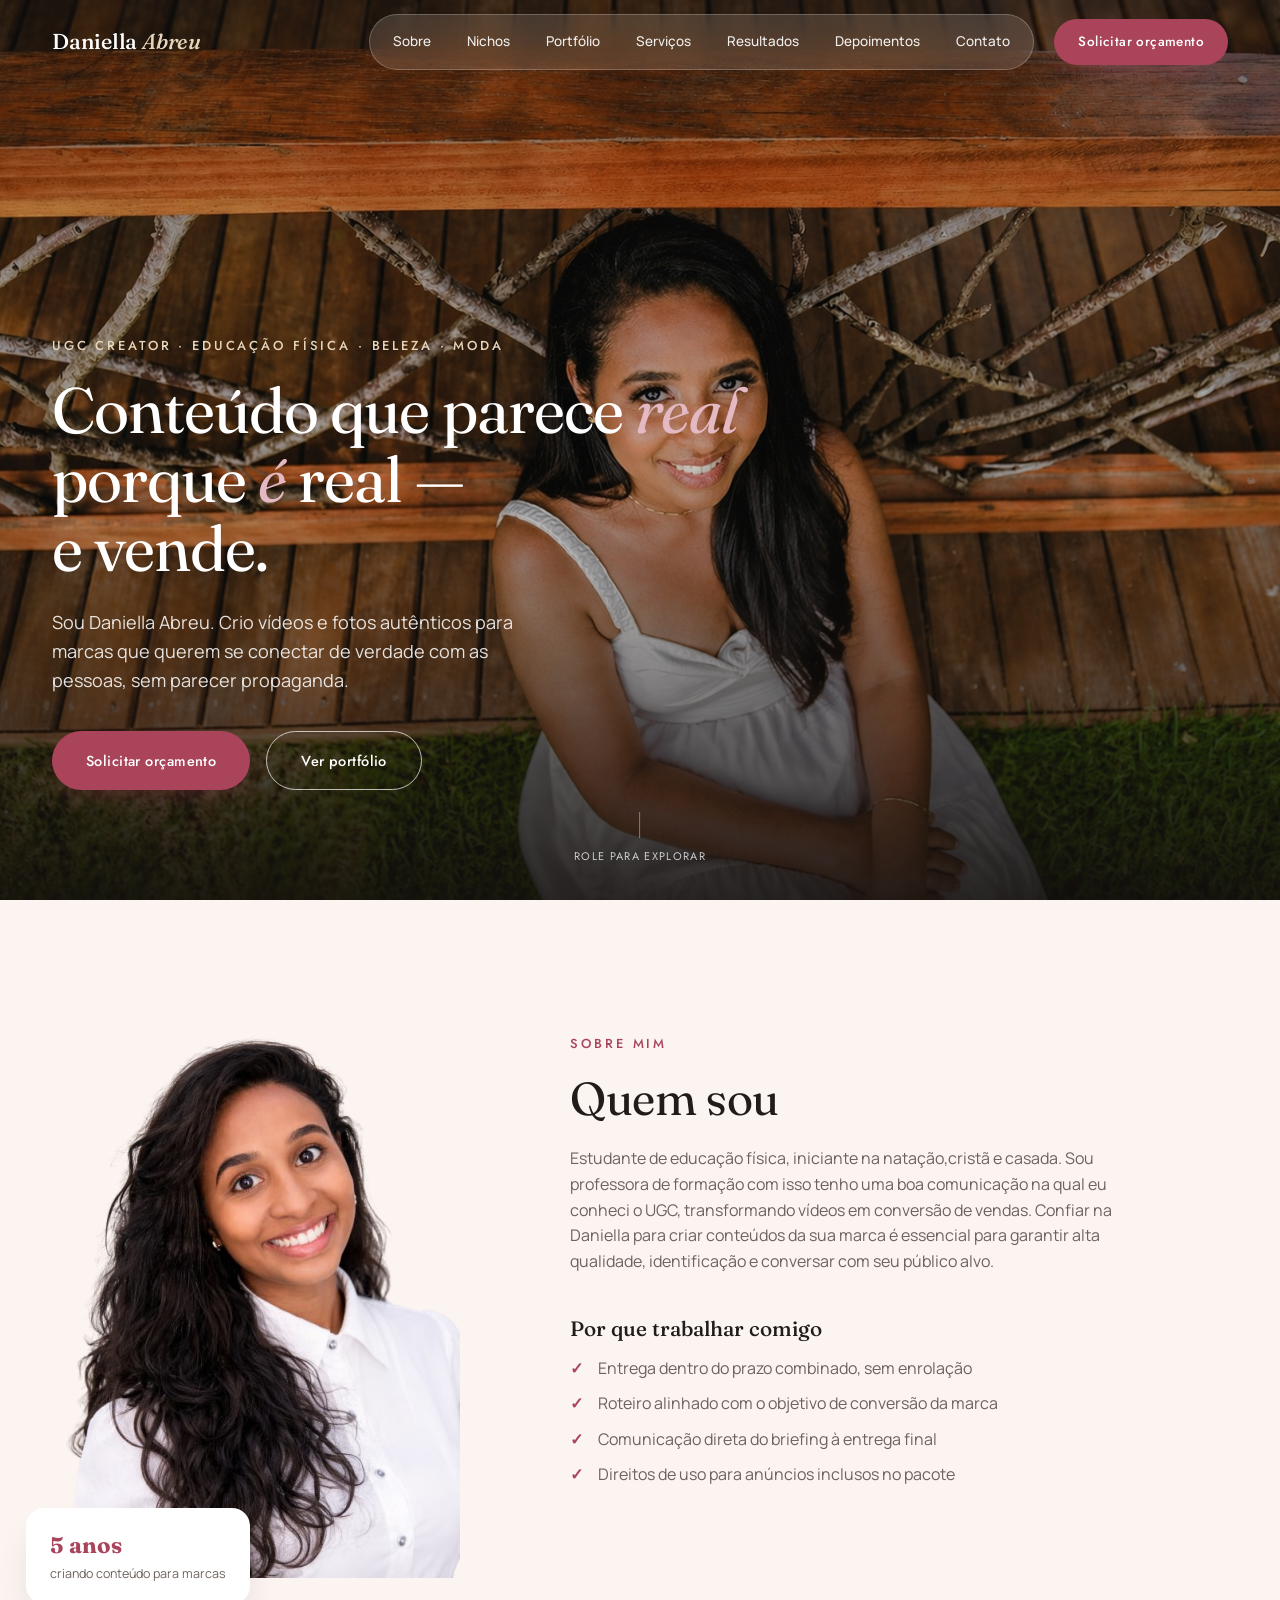
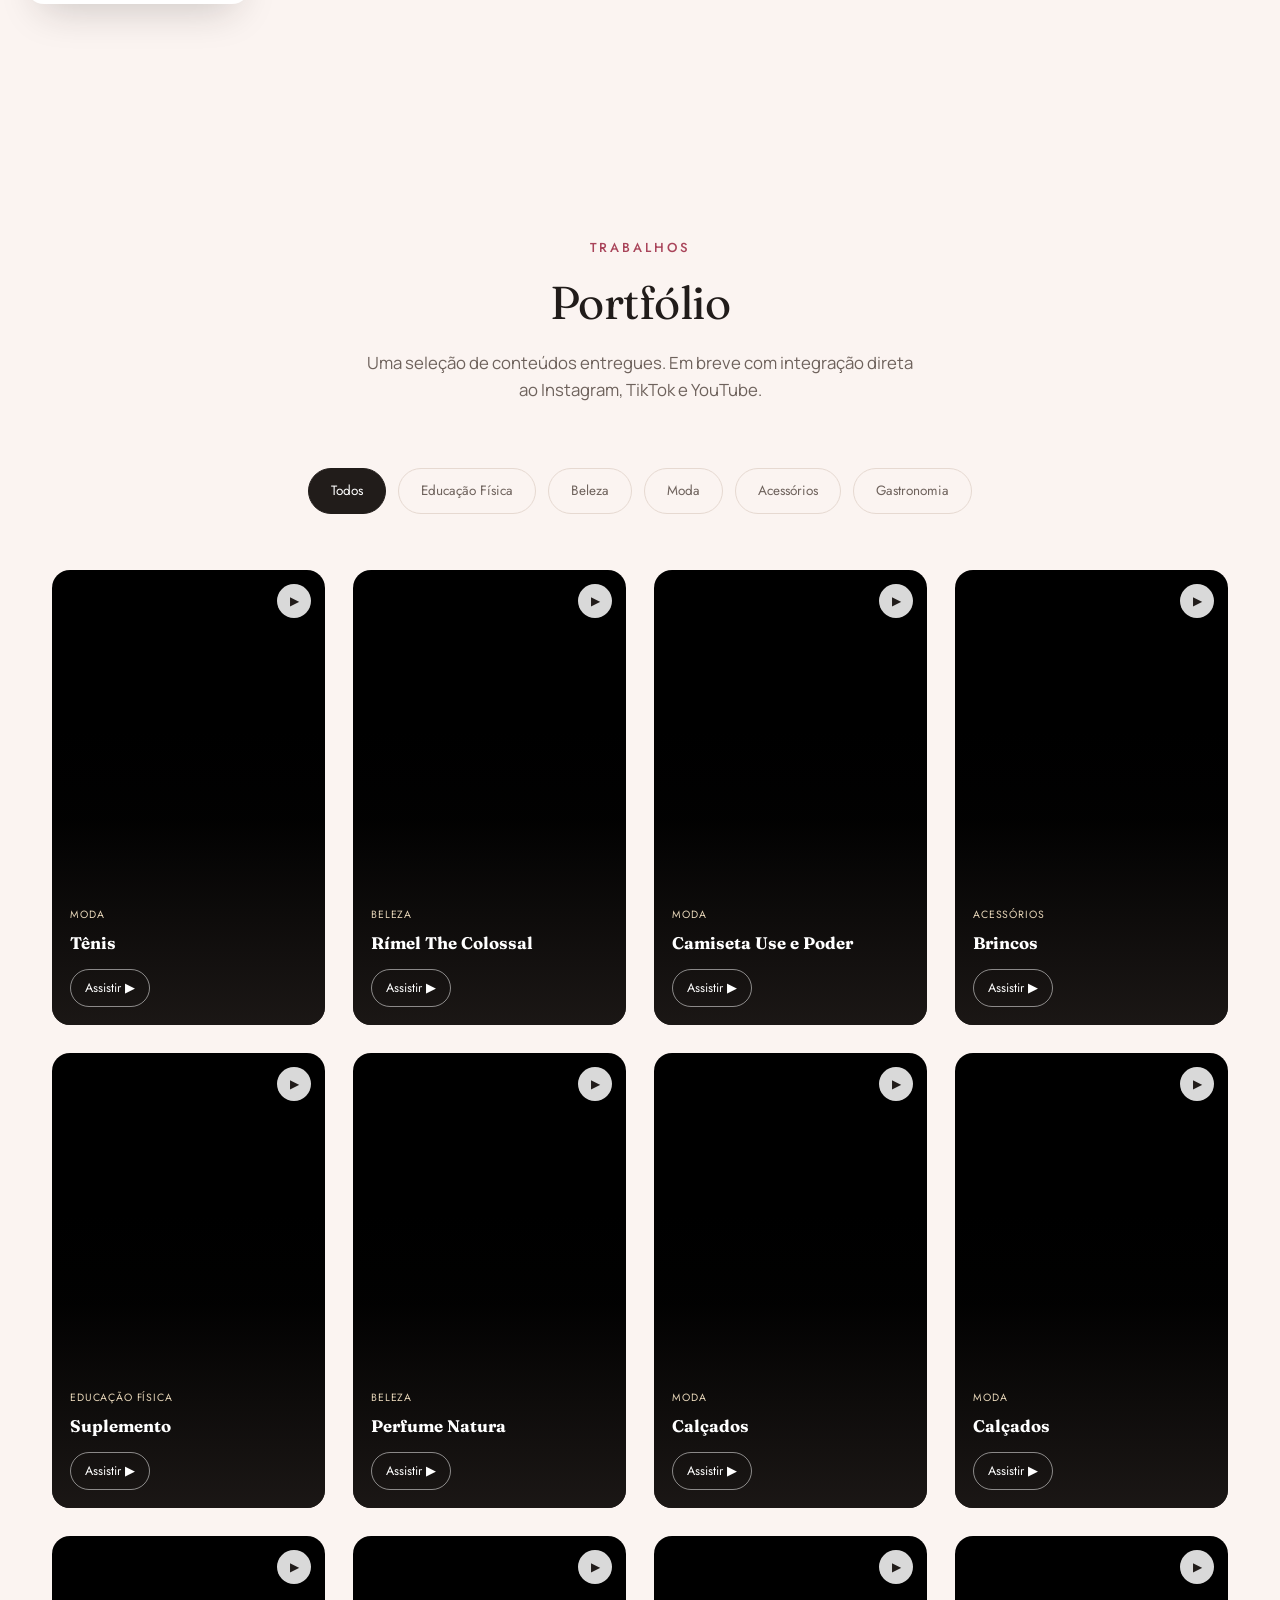
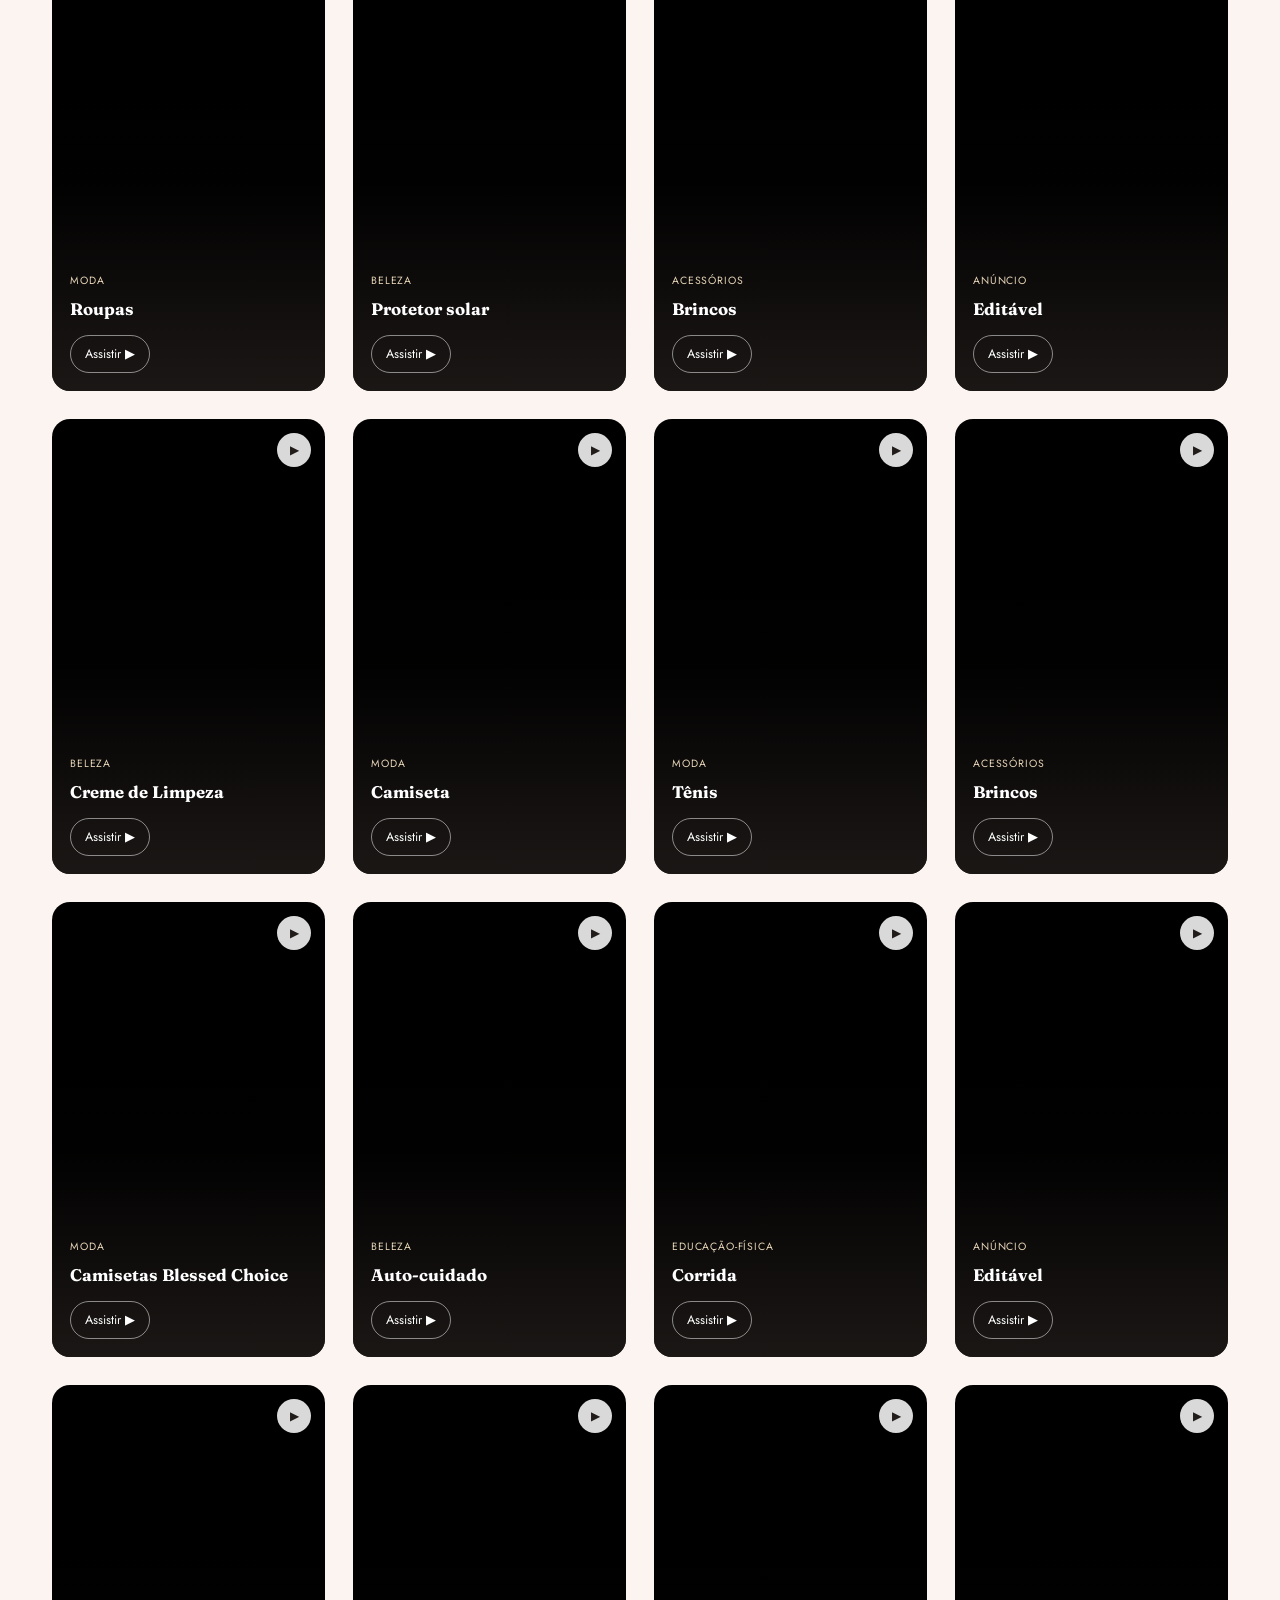
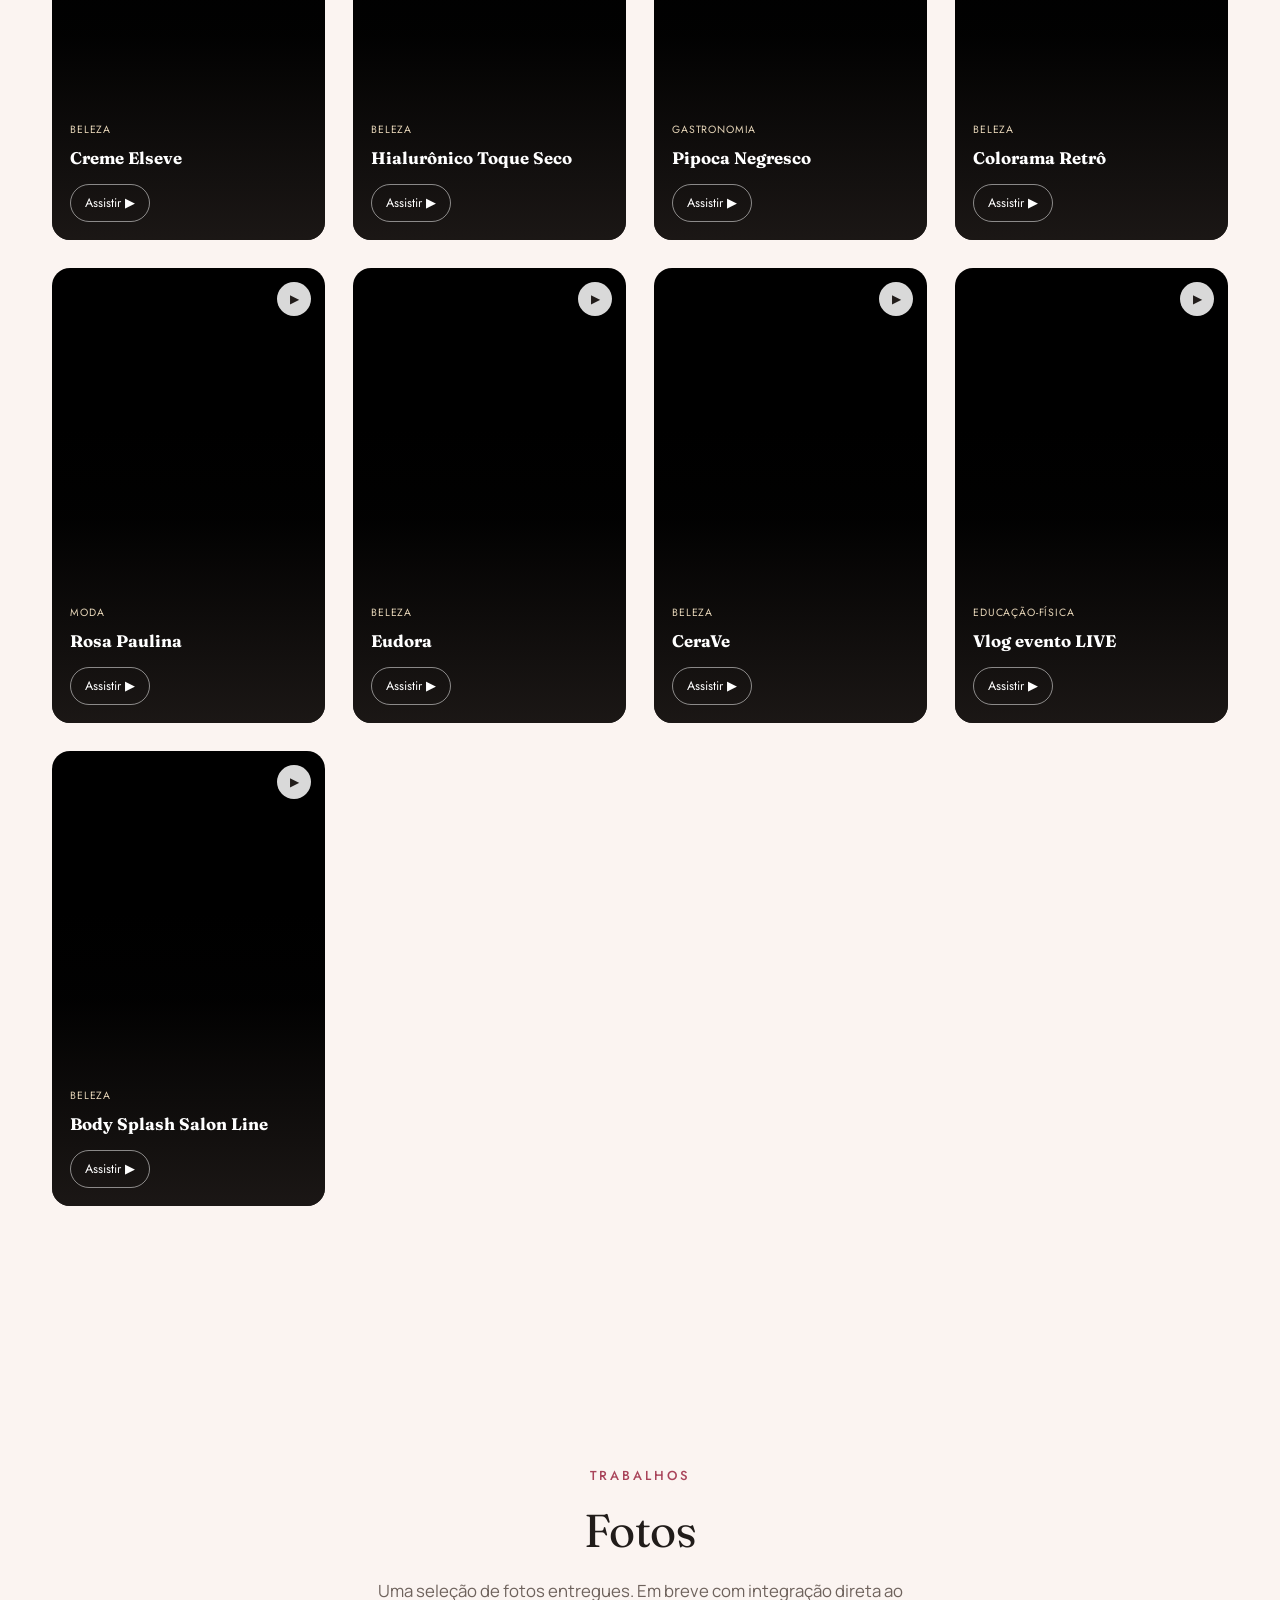
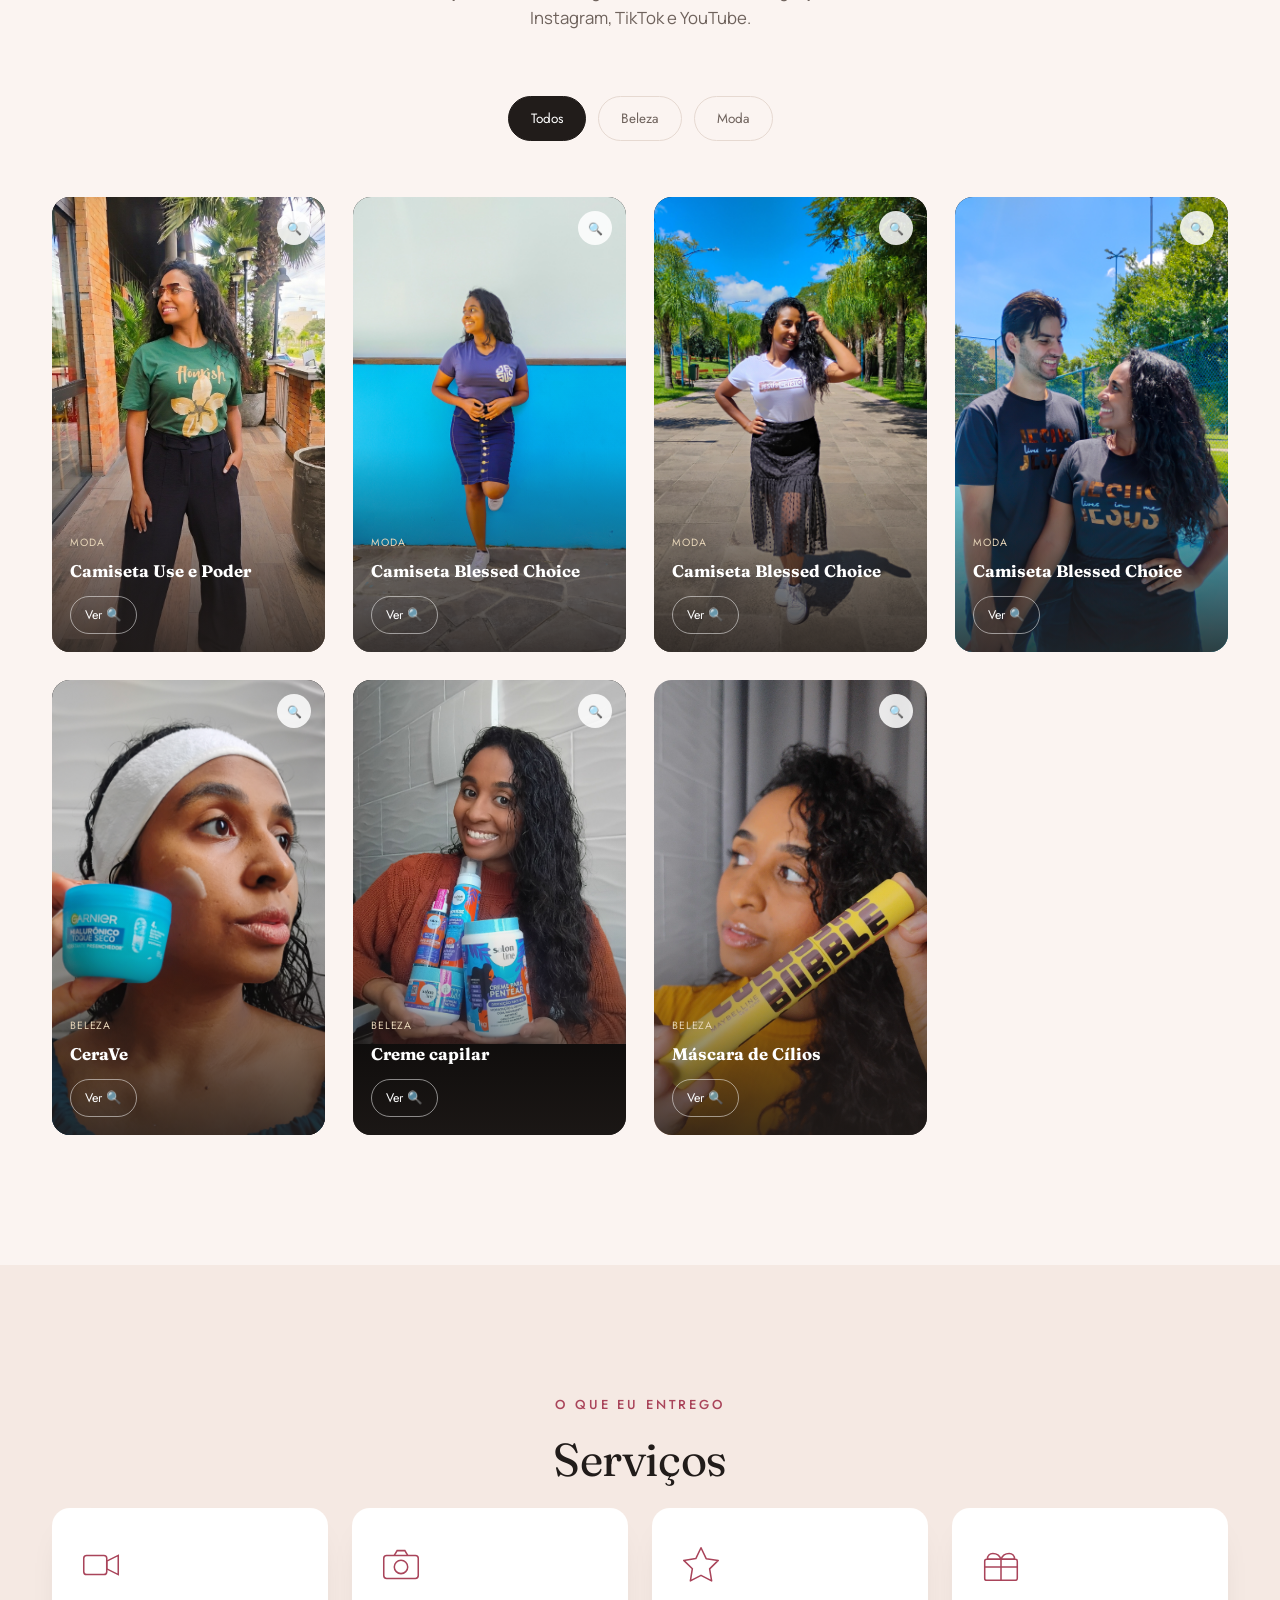
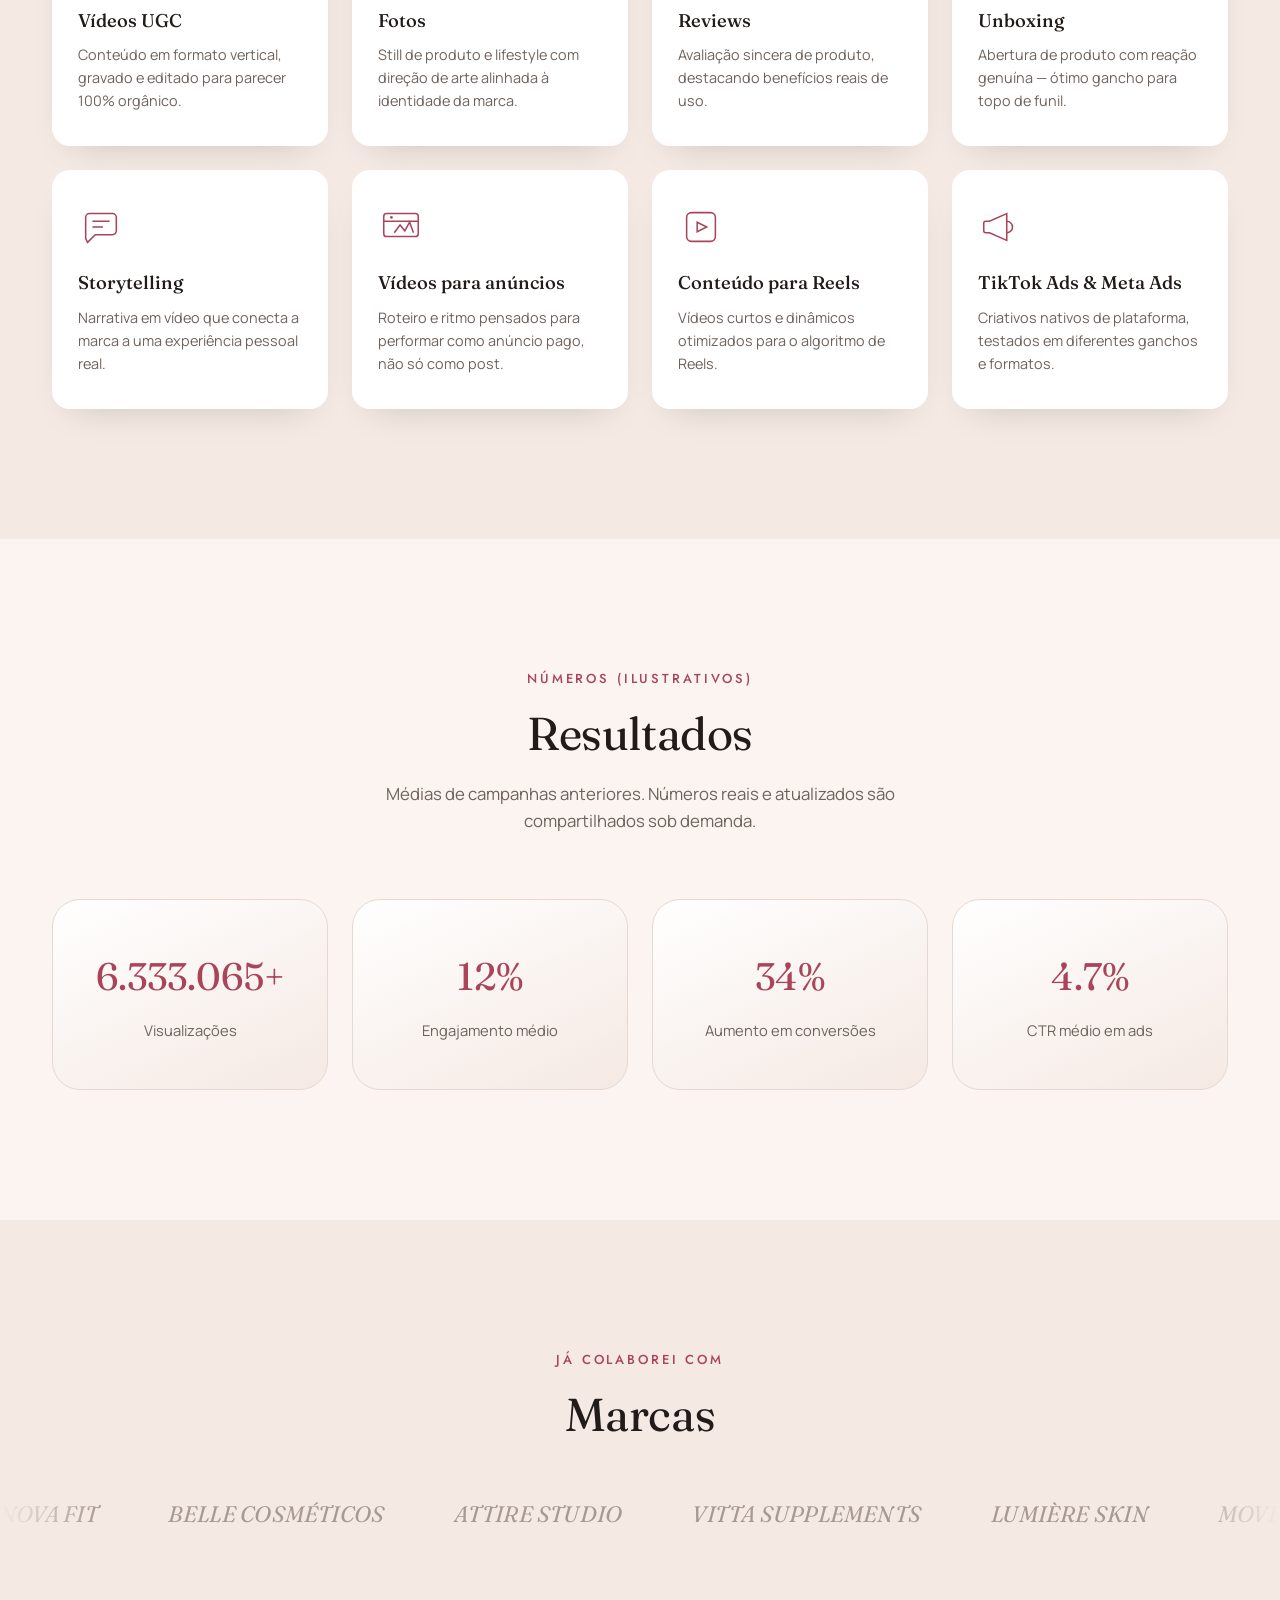
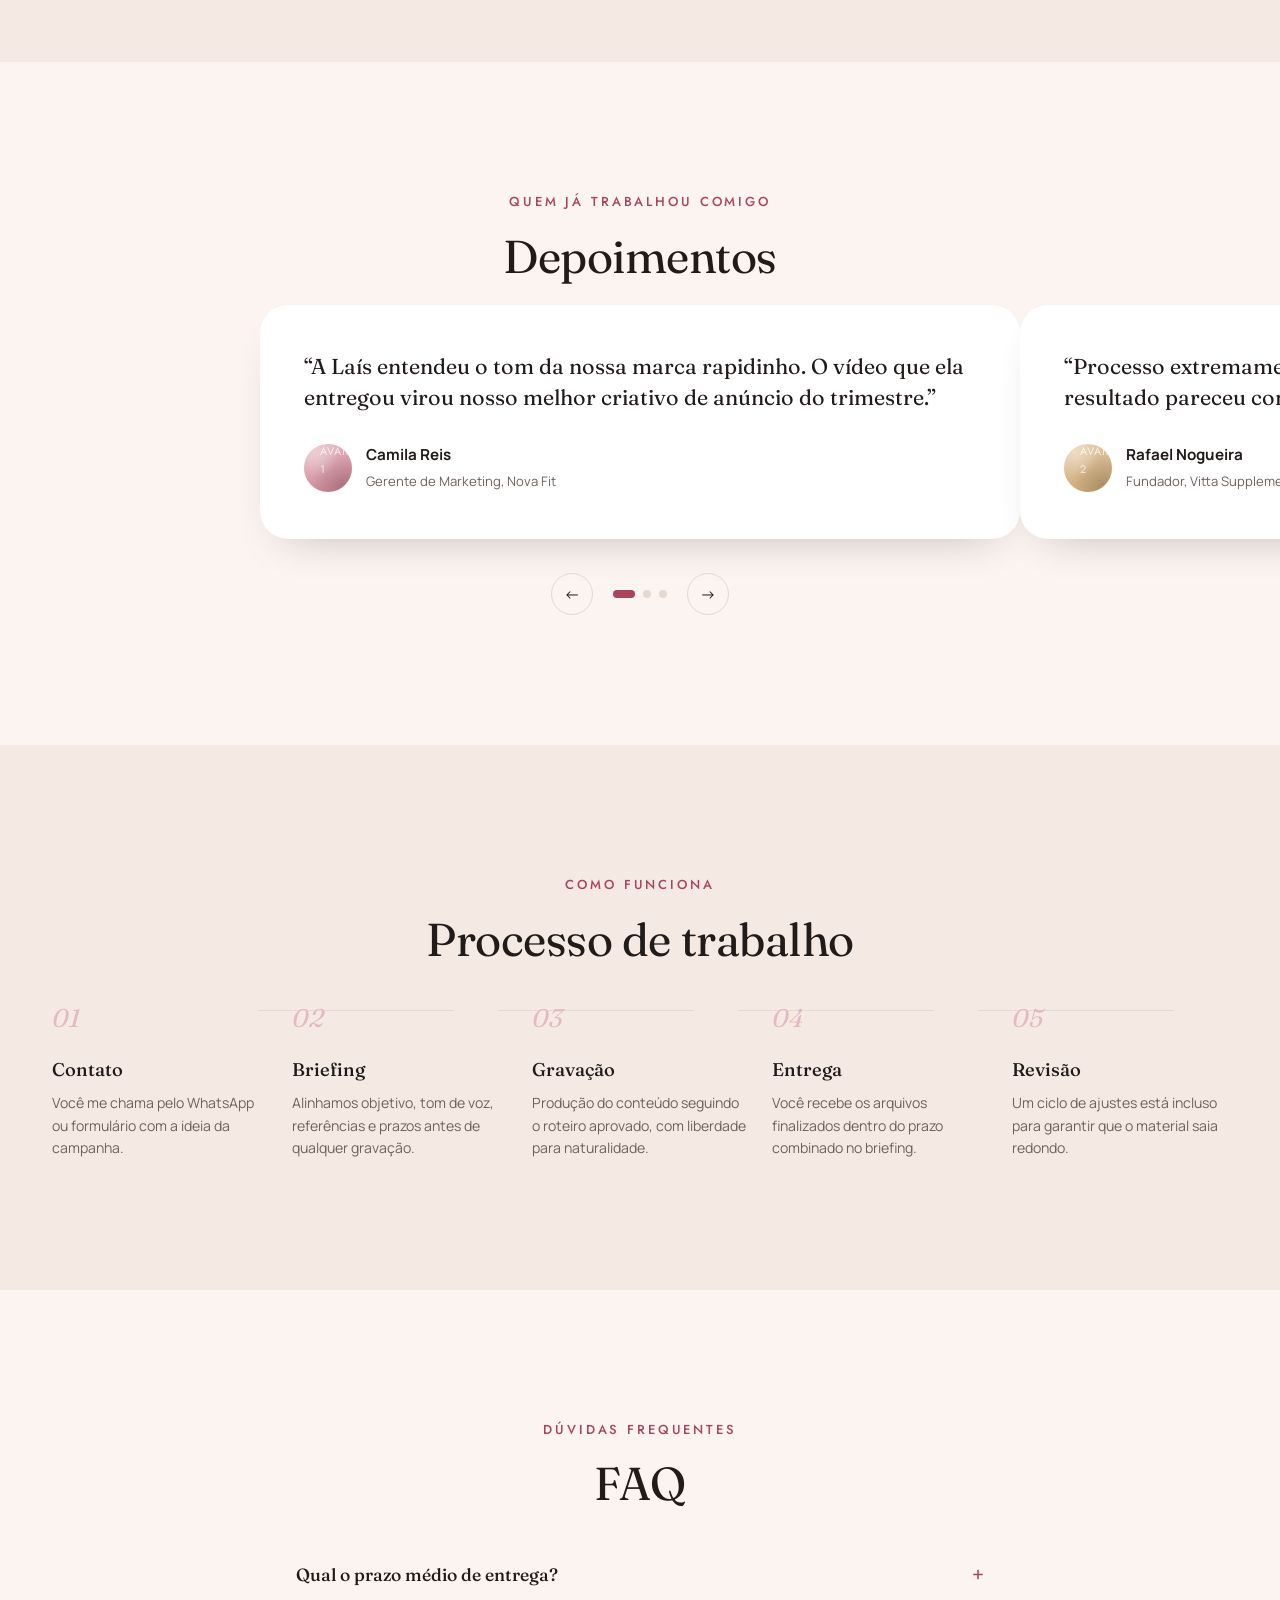
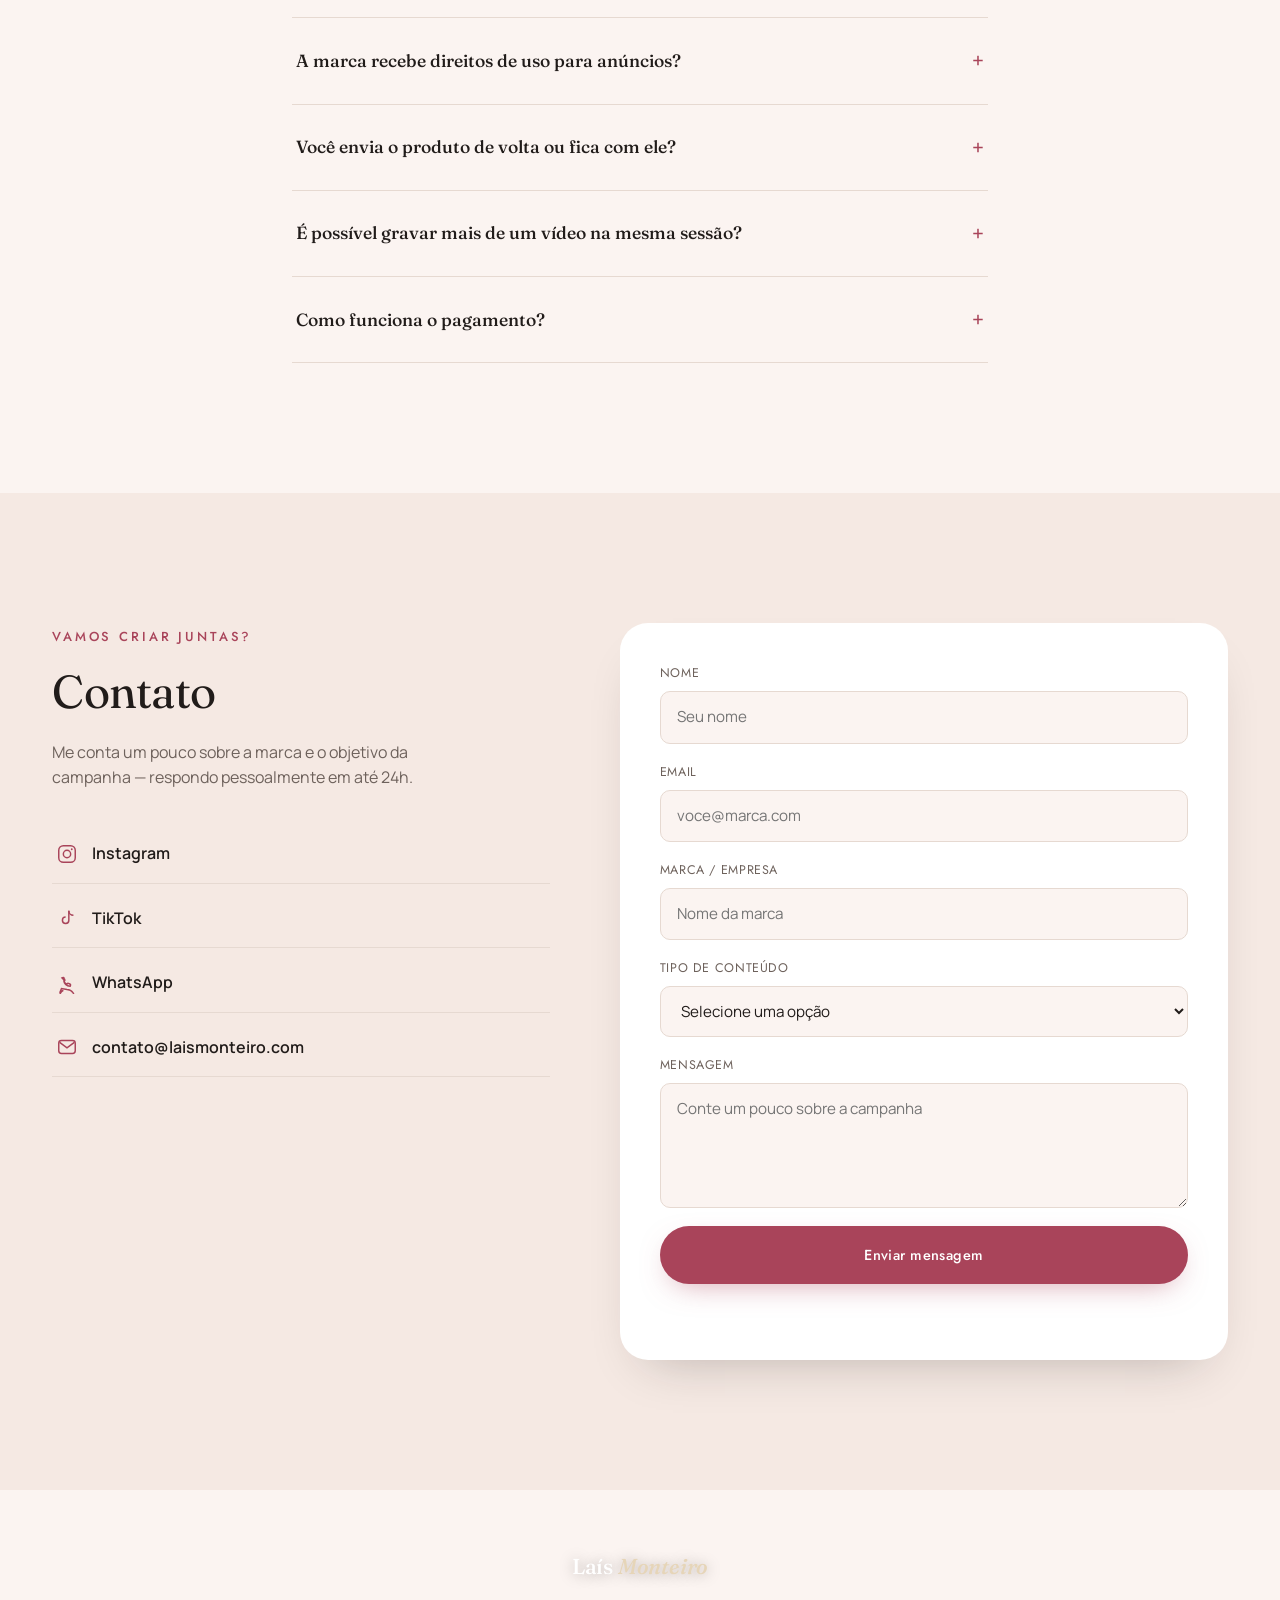
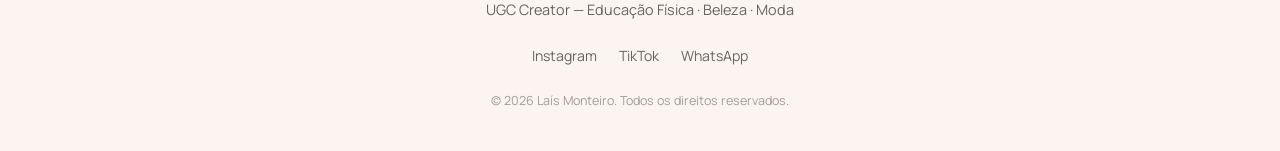
==== commit a4329159: "Atualiza portfólio UGC e adiciona README" ====
--- a/index.html
+++ b/index.html
@@ -68,52 +68,48 @@
 <!-- 1. HERO                                        -->
 <!-- ============================================= -->
 <section class="hero">
-  <div class="container hero-grid">
-
-    <div class="hero-copy reveal">
-      <span class="eyebrow">UGC Creator · Educação Física · Beleza · Moda</span>
-      <h1 class="hero-title">
-        Conteúdo que parece <em>real</em><br>
-        porque <em>é</em> real —<br>
-        e vende.
-      </h1>
-      <p class="hero-subtitle">
-        Sou Daniella Abreu. Crio vídeos e fotos autênticos para marcas que querem
-        se conectar de verdade com as pessoas, sem parecer propaganda.
-      </p>
-      <div class="hero-actions">
-        <a href="#contato" class="btn btn-primary">Solicitar orçamento</a>
-        <a href="#portfolio" class="btn btn-ghost">Ver portfólio</a>
-      </div>
-
-      <div class="hero-stats">
-        <div class="hero-stat">
-          <strong>+180</strong>
-          <span>entregas para marcas</span>
-        </div>
-        <div class="hero-stat">
-          <strong>+6,4M</strong>
-          <span>visualizações geradas</span>
-        </div>
-        <div class="hero-stat">
-          <strong>4.9/5</strong>
-          <span>satisfação dos clientes</span>
-        </div>
-      </div>
-    </div>
-
-    <div class="hero-visual reveal" data-reveal-delay="150">
-      <div class="hero-photo-frame">
-        <img src="imagens/foto-inicio.png" alt="Daniella Abreu">
-      </div>
-      <span class="float-badge badge-1">98% de aprovação de briefing</span>
-      <span class="float-badge badge-2">+2M views em campanha de beleza</span>
-    </div>
-
-  </div>
-  <div class="scroll-cue" aria-hidden="true"><span></span>role para explorar</div>
-</section>
-
+
+  <div class="hero-background">
+    <img src="imagens/foto-inicio.png" alt="Daniella Abreu">
+  </div>
+
+  <div class="hero-overlay"></div>
+
+  <div class="hero-content">
+
+    <span class="eyebrow">
+      UGC Creator · Educação Física · Beleza · Moda
+    </span>
+
+    <h1 class="hero-title">
+      Conteúdo que parece <em>real</em><br>
+      porque <em>é</em> real —<br>
+      e vende.
+    </h1>
+
+    <p class="hero-subtitle">
+      Sou Daniella Abreu. Crio vídeos e fotos autênticos para marcas que querem
+      se conectar de verdade com as pessoas, sem parecer propaganda.
+    </p>
+
+    <div class="hero-actions">
+      <a href="#contato" class="btn btn-primary">
+        Solicitar orçamento
+      </a>
+
+      <a href="#portfolio" class="btn btn-ghost">
+        Ver portfólio
+      </a>
+    </div>
+
+  </div>
+
+  <div class="scroll-cue">
+    <span></span>
+    role para explorar
+  </div>
+
+</section>
 <!-- ============================================= -->
 <!-- 2. SOBRE                                       -->
 <!-- ============================================= -->
@@ -170,7 +166,8 @@
       <button class="filter-btn" data-filter="educacao-fisica">Educação Física</button>
       <button class="filter-btn" data-filter="beleza">Beleza</button>
       <button class="filter-btn" data-filter="moda">Moda</button>
-      <button class="filter-btn" data-filter="ads">Anúncios</button>
+      <button class="filter-btn" data-filter="acessorios">Acessórios</button>
+      <button class="filter-btn" data-filter="gastronomia">Gastronomia</button>
     </div>
 
     <div class="portfolio-grid" id="portfolioGrid">
@@ -246,10 +243,8 @@
 
     <div class="portfolio-filters reveal" id="fotosFilters">
       <button class="filter-btn is-active" data-filter="todos">Todos</button>
-      <button class="filter-btn" data-filter="educacao-fisica">Educação Física</button>
       <button class="filter-btn" data-filter="beleza">Beleza</button>
       <button class="filter-btn" data-filter="moda">Moda</button>
-      <button class="filter-btn" data-filter="ads">Anúncios</button>
     </div>
 
     <div class="portfolio-grid" id="fotosGrid">
--- a/style.css
+++ b/style.css
@@ -189,35 +189,56 @@
   backdrop-filter: blur(14px) saturate(1.4);
   box-shadow: 0 1px 0 var(--color-line);
 }
-.header-inner { display: flex; align-items: center; justify-content: space-between; width: 100%; }
+.header-inner { display: flex; align-items: center; justify-content: space-between; width: 100%; gap: 24px; }
 
 .logo {
   font-family: var(--font-display);
   font-size: 1.35rem;
   font-weight: 500;
-  color: var(--color-ink);
+  color: #fff;
   letter-spacing: -.01em;
-}
-.logo span { color: var(--color-accent); font-style: italic; }
-
-.main-nav { display: flex; align-items: center; gap: 40px; }
-.main-nav ul { display: flex; gap: 32px; }
+  text-shadow: 0 1px 14px rgba(20,15,14,.35);
+  transition: color var(--dur) var(--ease), text-shadow var(--dur) var(--ease);
+  flex-shrink: 0;
+}
+.logo span { color: var(--color-gold-soft); font-style: italic; transition: color var(--dur) var(--ease); }
+
+/* Nav agrupada visualmente: links dentro de uma "pill" separada do botão de CTA,
+   para não competir visualmente com a logo nem com o botão principal */
+.main-nav { display: flex; align-items: center; gap: 20px; }
+.main-nav ul {
+  display: flex;
+  align-items: center;
+  gap: 2px;
+  padding: 6px;
+  border-radius: 999px;
+  background: rgba(255,255,255,.14);
+  border: 1px solid rgba(255,255,255,.22);
+  backdrop-filter: blur(16px) saturate(1.4);
+  transition: background var(--dur) var(--ease), border-color var(--dur) var(--ease);
+}
 .nav-link {
   position: relative;
-  font-size: 14.5px;
+  display: inline-block;
+  padding: 10px 17px;
+  border-radius: 999px;
+  font-size: 13.5px;
   font-weight: 500;
-  color: var(--color-ink-soft);
-  transition: color var(--dur) var(--ease);
-}
-.nav-link::after {
-  content: '';
-  position: absolute; left: 0; bottom: -6px;
-  width: 0; height: 1.5px;
-  background: var(--color-accent);
-  transition: width var(--dur) var(--ease);
-}
-.nav-link:hover { color: var(--color-ink); }
-.nav-link:hover::after { width: 100%; }
+  white-space: nowrap;
+  color: rgba(255,255,255,.92);
+  transition: background var(--dur) var(--ease), color var(--dur) var(--ease);
+}
+.nav-link:hover { background: rgba(255,255,255,.22); color: #fff; }
+
+/* Estado com cabeçalho sólido (após rolar a página) */
+.site-header.is-scrolled .logo { color: var(--color-ink); text-shadow: none; }
+.site-header.is-scrolled .logo span { color: var(--color-accent); }
+.site-header.is-scrolled .main-nav ul {
+  background: rgba(255,255,255,.65);
+  border-color: var(--color-line);
+}
+.site-header.is-scrolled .nav-link { color: var(--color-ink-soft); }
+.site-header.is-scrolled .nav-link:hover { background: rgba(169,68,90,.12); color: var(--color-accent-dark); }
 
 .menu-toggle {
   display: none;
@@ -226,7 +247,13 @@
   width: 30px;
   z-index: 200;
 }
-.menu-toggle span { width: 100%; height: 2px; background: var(--color-ink); transition: transform var(--dur) var(--ease), opacity var(--dur) var(--ease); }
+.menu-toggle span {
+  width: 100%; height: 2px;
+  background: #fff;
+  filter: drop-shadow(0 1px 3px rgba(0,0,0,.35));
+  transition: transform var(--dur) var(--ease), opacity var(--dur) var(--ease), background var(--dur) var(--ease);
+}
+.site-header.is-scrolled .menu-toggle span { background: var(--color-ink); filter: none; }
 .menu-toggle.is-active span:nth-child(1) { transform: translateY(7px) rotate(45deg); }
 .menu-toggle.is-active span:nth-child(2) { opacity: 0; }
 .menu-toggle.is-active span:nth-child(3) { transform: translateY(-7px) rotate(-45deg); }
@@ -259,26 +286,47 @@
 }
 
 /* -------------------- 8. HERO -------------------- */
+/* A foto ocupa 100% da viewport (altura e largura); o conteúdo fica
+   ancorado na parte inferior, sobre um degradê que garante legibilidade. */
 .hero {
-  padding: calc(var(--header-h) + 60px) 0 100px;
   position: relative;
+  min-height: 100svh;
+  display: flex;
+  align-items: flex-end;
+  padding: calc(var(--header-h) + 40px) 0 110px;
   overflow: hidden;
 }
-.hero::before {
-  content: '';
-  position: absolute; top: -10%; right: -10%;
-  width: 55%; aspect-ratio: 1;
-  background: radial-gradient(circle, var(--color-accent-soft) 0%, transparent 70%);
-  opacity: .5;
-  filter: blur(30px);
-  z-index: -1;
-}
-.hero-grid {
-  display: grid;
-  grid-template-columns: 1.05fr .95fr;
-  gap: 60px;
-  align-items: center;
-}
+.hero::before { content: none; }
+
+.hero-background {
+  position: absolute;
+  inset: 0;
+  z-index: 0;
+}
+.hero-background img {
+  width: 100%;
+  height: 100%;
+  object-fit: cover;
+  object-position: center 28%;
+}
+.hero-overlay {
+  position: absolute;
+  inset: 0;
+  z-index: 1;
+  background:
+    linear-gradient(180deg, rgba(18,14,13,.5) 0%, rgba(18,14,13,.05) 32%, rgba(18,14,13,.05) 52%, rgba(18,14,13,.88) 100%);
+}
+
+.hero-content {
+  position: relative;
+  z-index: 2;
+  width: 100%;
+  max-width: var(--container-w);
+  margin: 0 auto;
+  padding: 0 32px;
+}
+
+.hero .eyebrow { color: var(--color-gold-soft); }
 
 .hero-title {
   font-family: var(--font-display);
@@ -286,15 +334,22 @@
   font-size: clamp(2.6rem, 5vw, 4.2rem);
   line-height: 1.08;
   letter-spacing: -.015em;
+  color: #fff;
   margin-bottom: 26px;
 }
+.hero-title em { color: var(--color-accent-soft); }
 .hero-subtitle {
   font-size: 1.13rem;
-  color: var(--color-ink-soft);
+  color: rgba(255,255,255,.86);
   max-width: 480px;
   margin-bottom: 36px;
 }
-.hero-actions { display: flex; gap: 16px; flex-wrap: wrap; margin-bottom: 60px; }
+.hero-actions { display: flex; gap: 16px; flex-wrap: wrap; margin-bottom: 0; }
+.hero .btn-ghost {
+  border-color: rgba(255,255,255,.7);
+  color: #fff;
+}
+.hero .btn-ghost:hover { background: #fff; color: var(--color-ink); }
 
 .hero-stats { display: flex; gap: 44px; flex-wrap: wrap; }
 .hero-stat { display: flex; flex-direction: column; }
@@ -334,18 +389,22 @@
 @keyframes floatY { 0%, 100% { transform: translateY(0); } 50% { transform: translateY(-10px); } }
 
 .scroll-cue {
+  position: absolute;
+  left: 50%;
+  bottom: 34px;
+  transform: translateX(-50%);
+  z-index: 2;
   display: flex; align-items: center; gap: 10px;
-  justify-content: center;
-  margin-top: 90px;
+  flex-direction: column;
   font-family: var(--font-label);
-  font-size: 12px;
+  font-size: 11px;
   letter-spacing: .12em;
   text-transform: uppercase;
-  color: var(--color-ink-faint);
+  color: rgba(255,255,255,.75);
 }
 .scroll-cue span {
   width: 1px; height: 26px;
-  background: var(--color-ink-faint);
+  background: rgba(255,255,255,.4);
   position: relative;
   overflow: hidden;
 }
@@ -535,7 +594,16 @@
 }
 .video-modal.is-open .video-modal-content { transform: translateY(0) scale(1); }
 .video-modal-frame { background: var(--color-bg-alt); display: flex; align-items: center; justify-content: center; padding: 24px; }
-.phone-modal { position: relative; width: 100%; max-width: 170px; aspect-ratio: 9/17.5; border-radius: 24px; border-width: 6px; }
+.phone-modal {
+    position: relative;
+    width: 100%;
+    max-width: 170px;
+    aspect-ratio: 9 / 17.5;
+    border-radius: 24px;
+    border-width: 6px;
+    overflow: hidden;
+}
+
 .video-modal-play {
   position: absolute; top: 50%; left: 50%; transform: translate(-50%,-50%);
   width: 46px; height: 46px; border-radius: 50%;
@@ -557,6 +625,33 @@
   font-size: 20px; line-height: 1;
   display: flex; align-items: center; justify-content: center;
   z-index: 2;
+}
+
+.video-player {
+    width: 100%;
+    height: 100%;
+    display: block;
+    object-fit: contain;
+}
+
+/* ==========================================================
+   ENQUADRAMENTO DOS VÍDEOS DO PORTFÓLIO
+   ========================================================== */
+
+.portfolio-card-media {
+    position: relative;
+    width: 100%;
+    aspect-ratio: 9 / 16;
+    overflow: hidden;
+    background: #000;
+}
+
+.portfolio-card-video {
+    width: 100%;
+    height: 100%;
+    display: block;
+    object-fit: cover;
+    object-position: center;
 }
 
 /* -------------------- 12. SERVIÇOS -------------------- */
@@ -838,7 +933,9 @@
 @media (max-width: 600px) {
   .container { padding: 0 20px; }
   .section { padding: 90px 0; }
-  .hero { padding-top: calc(var(--header-h) + 30px); }
+  .hero { padding: calc(var(--header-h) + 20px) 0 90px; }
+  .hero-content { padding: 0 20px; }
+  .scroll-cue { display: none; }
   .hero-actions { flex-direction: column; align-items: stretch; }
   .hero-stats { gap: 26px; }
   .services-grid { grid-template-columns: 1fr; }
@@ -864,4 +961,4 @@
     height:100%;
     object-fit:cover;
     display:block;
-}+}
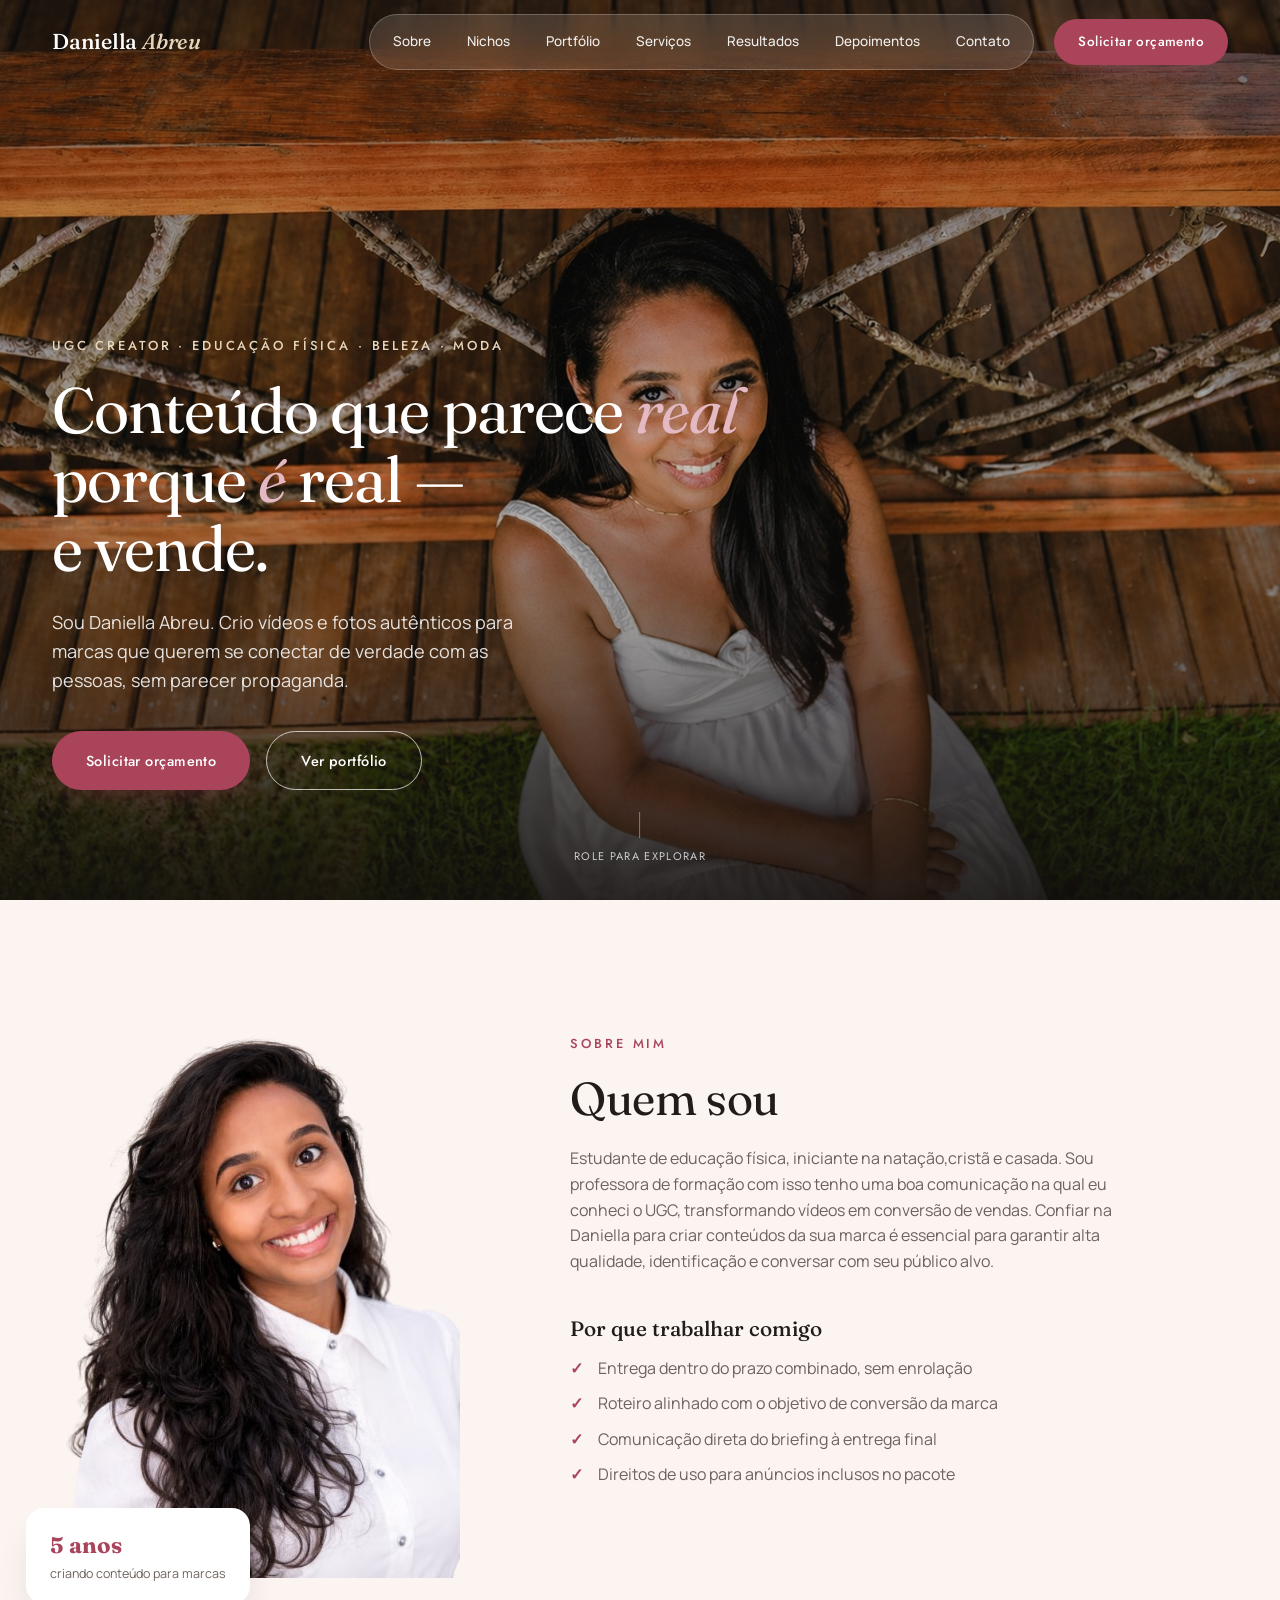
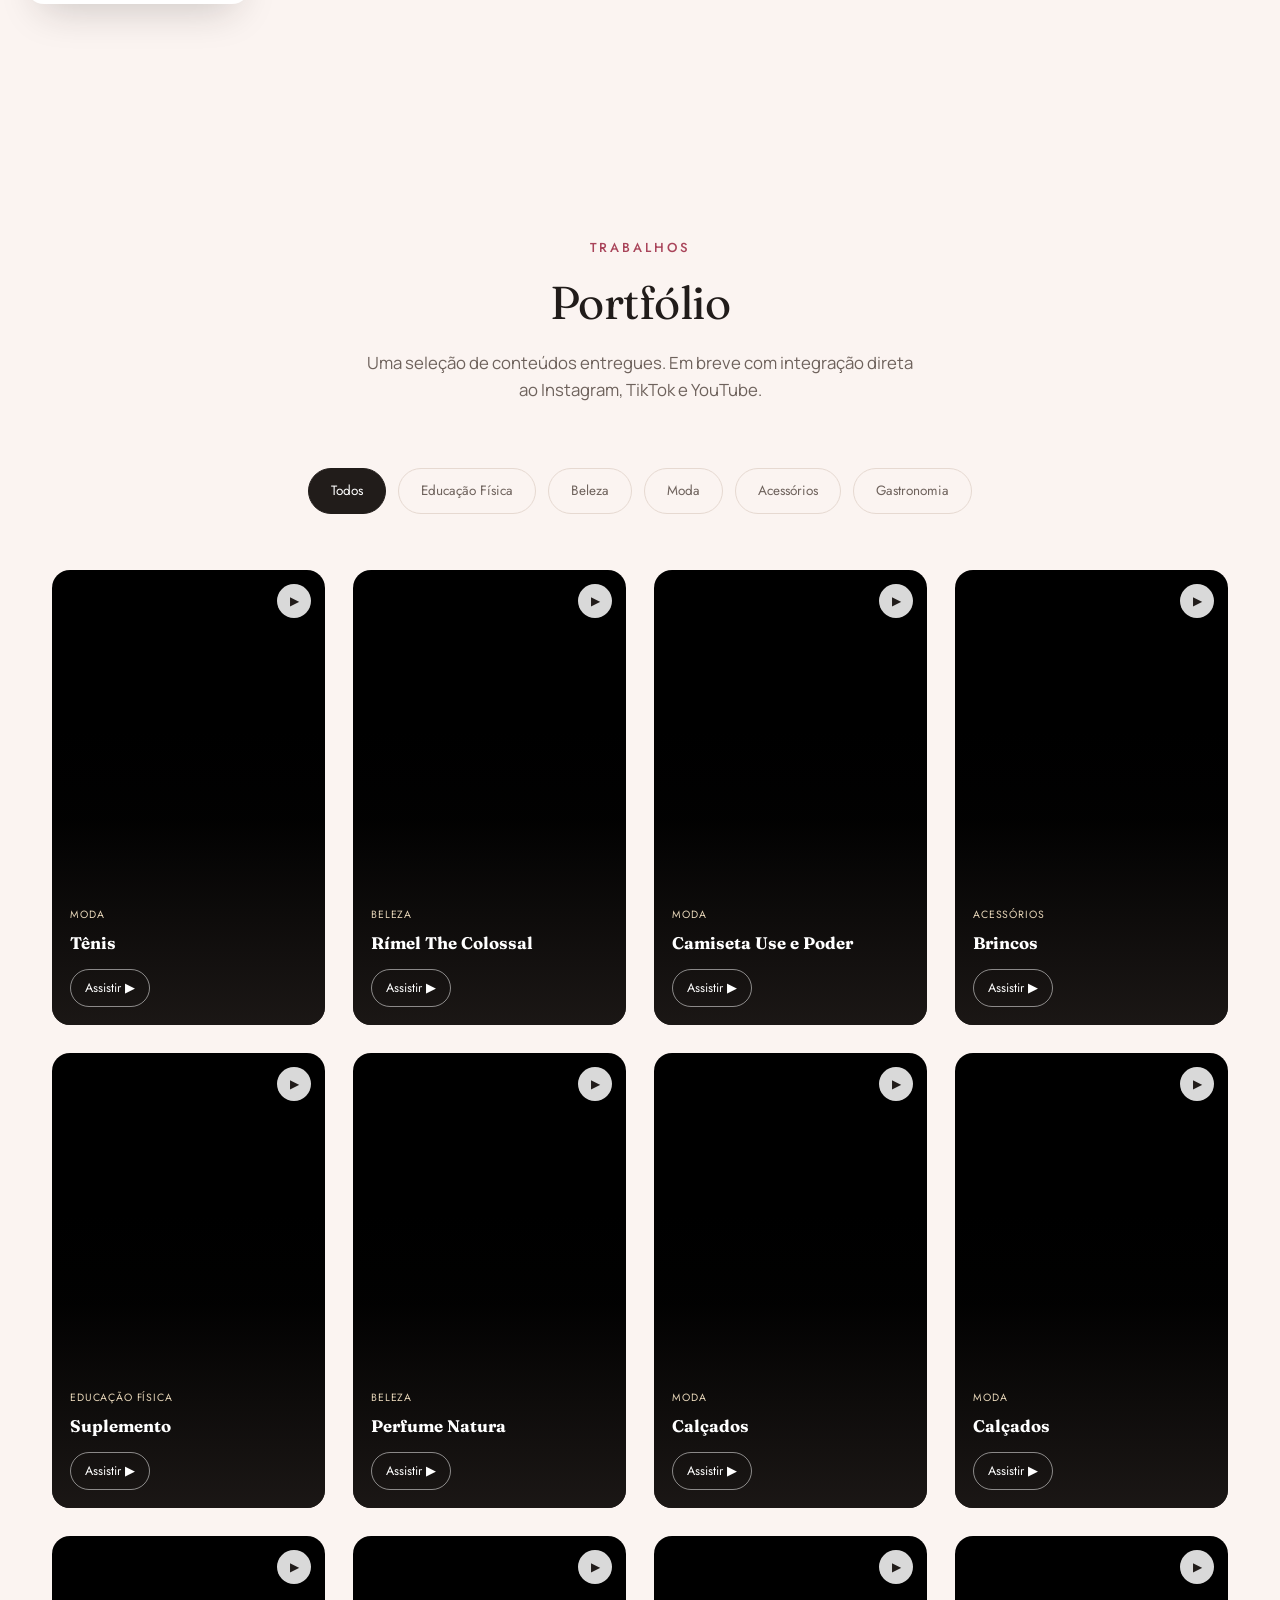
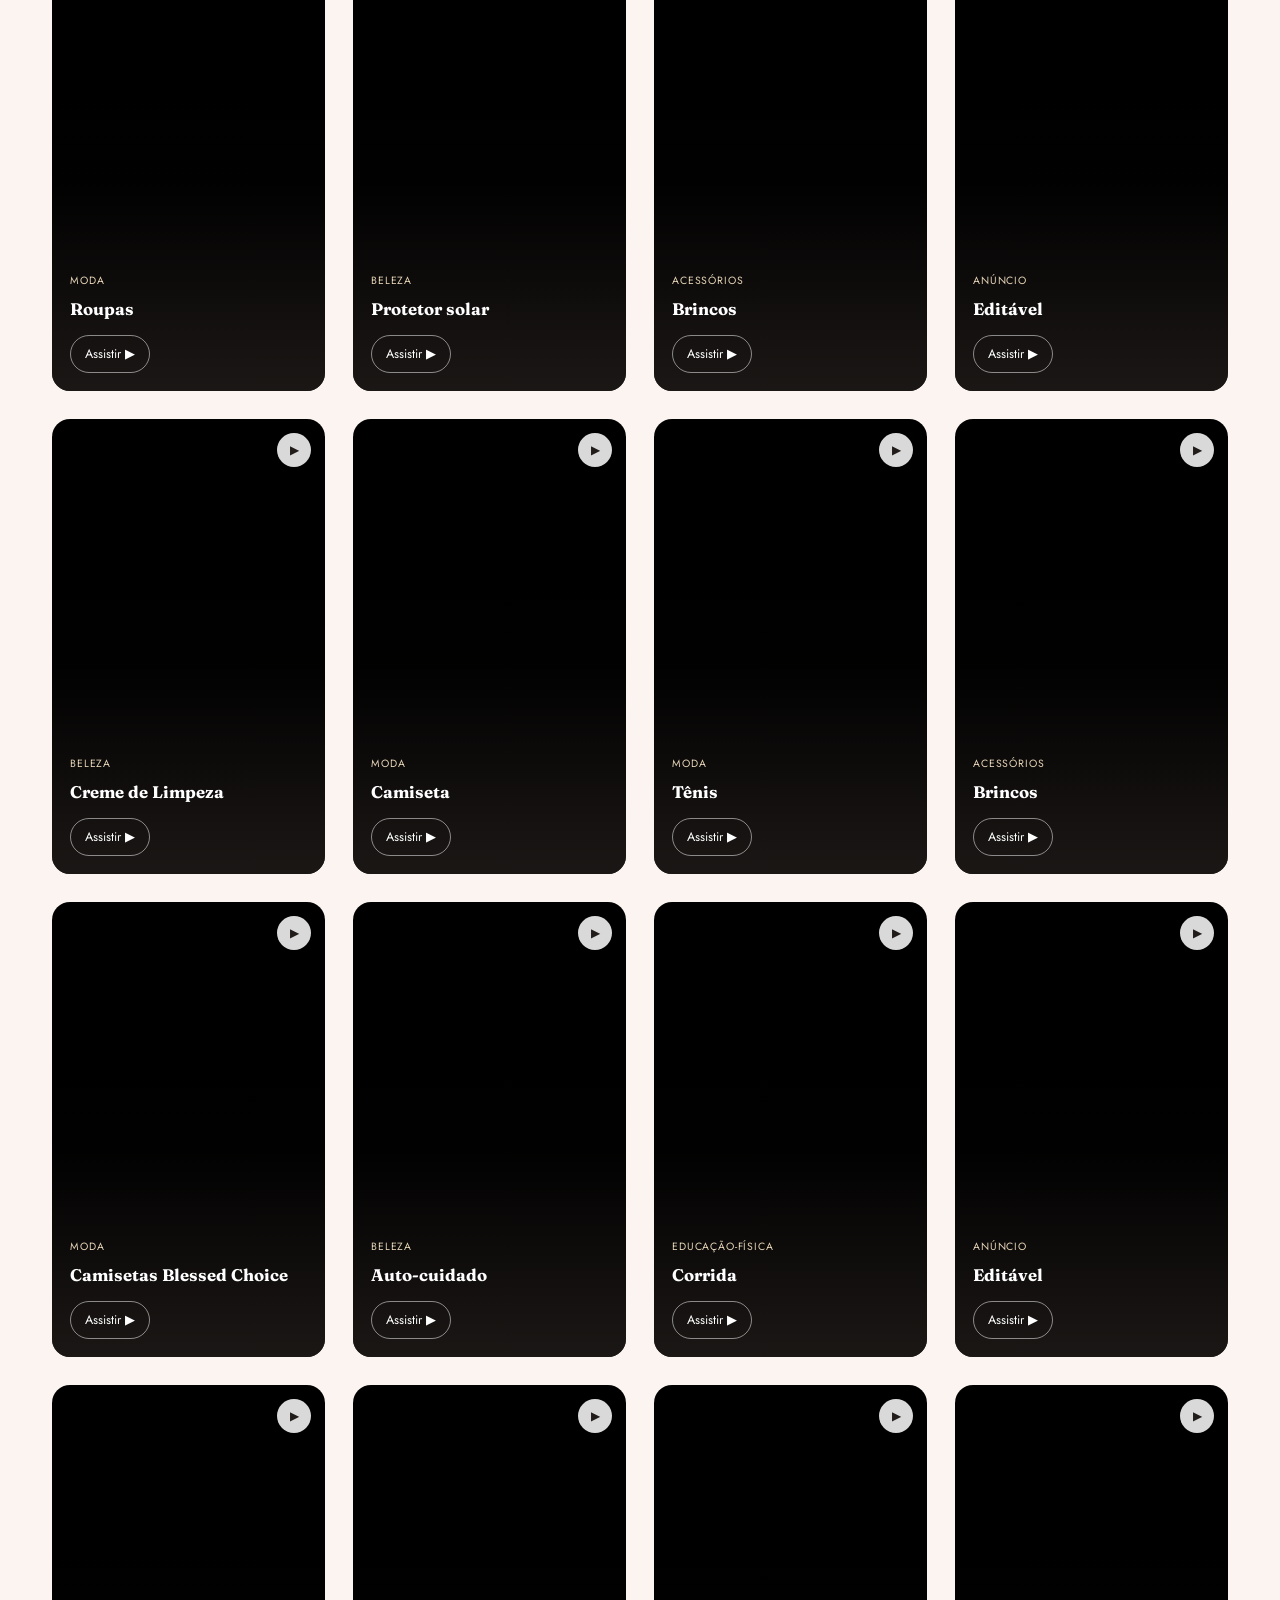
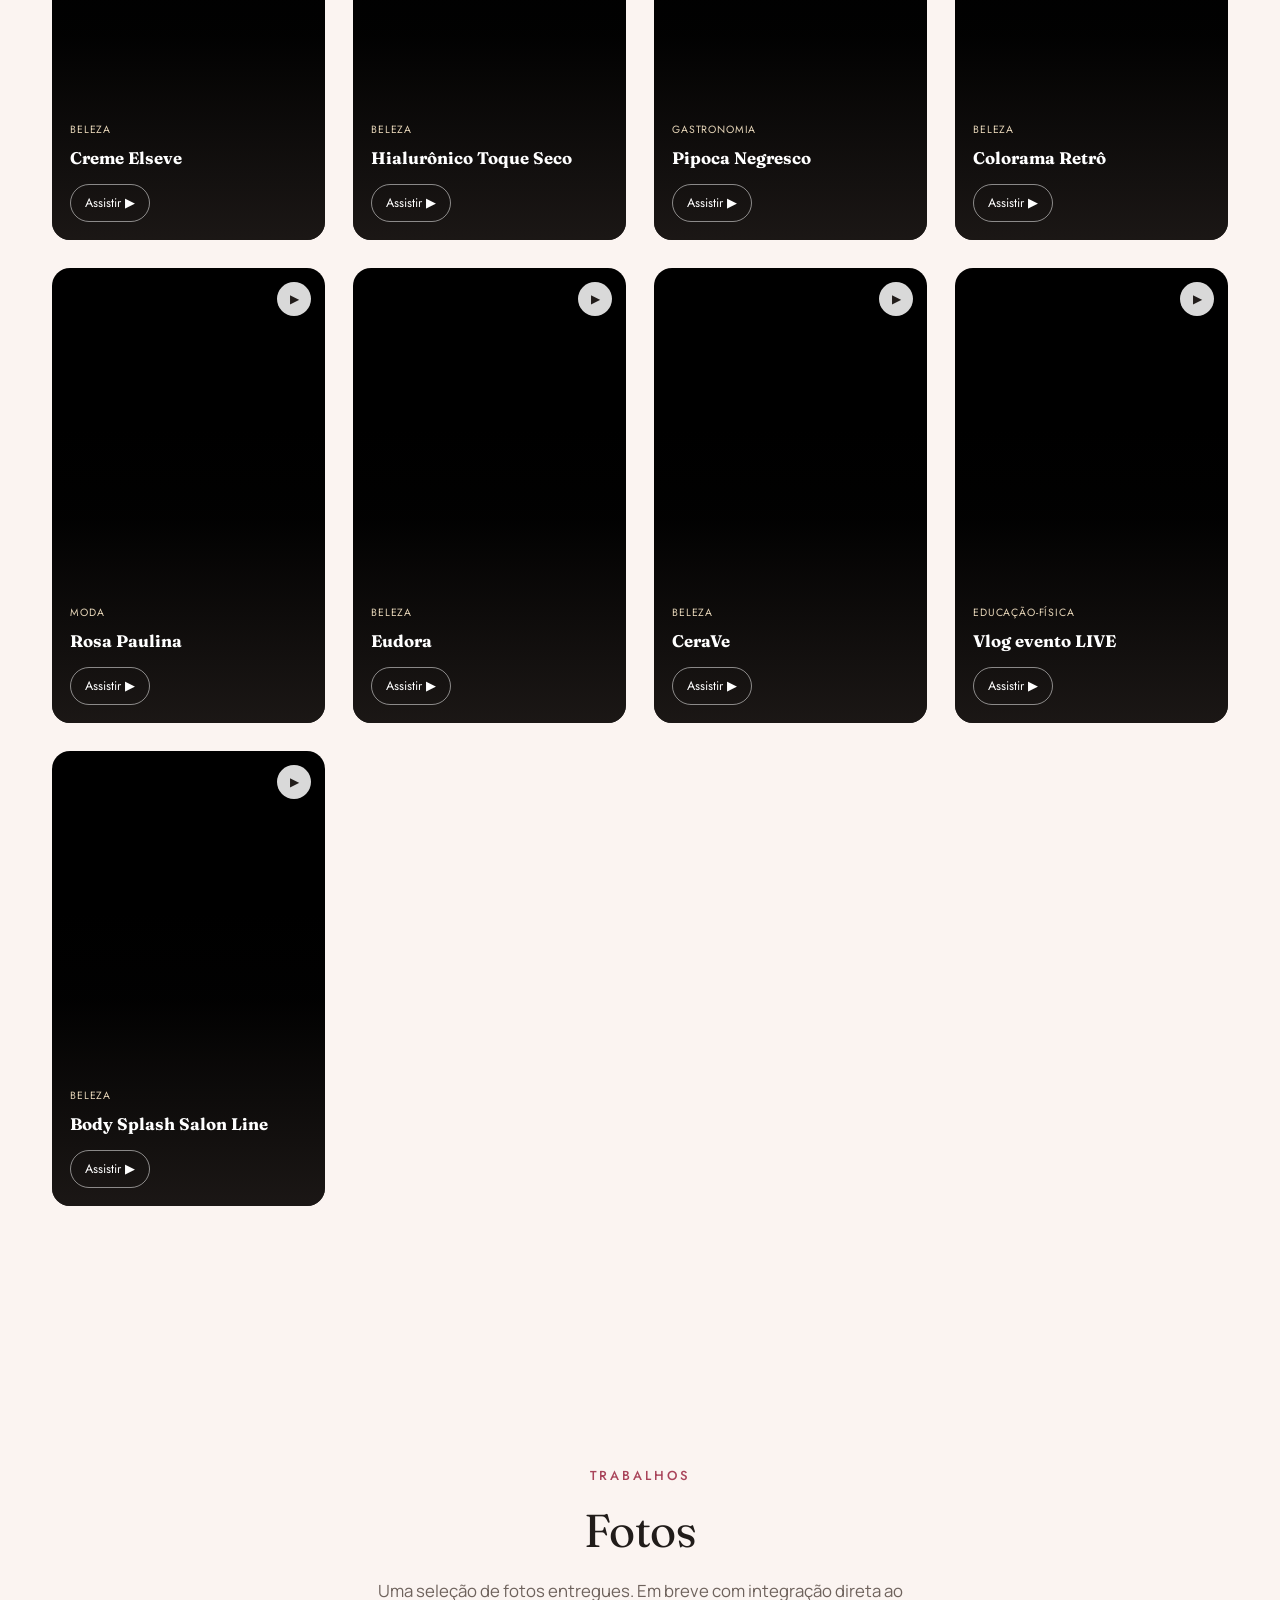
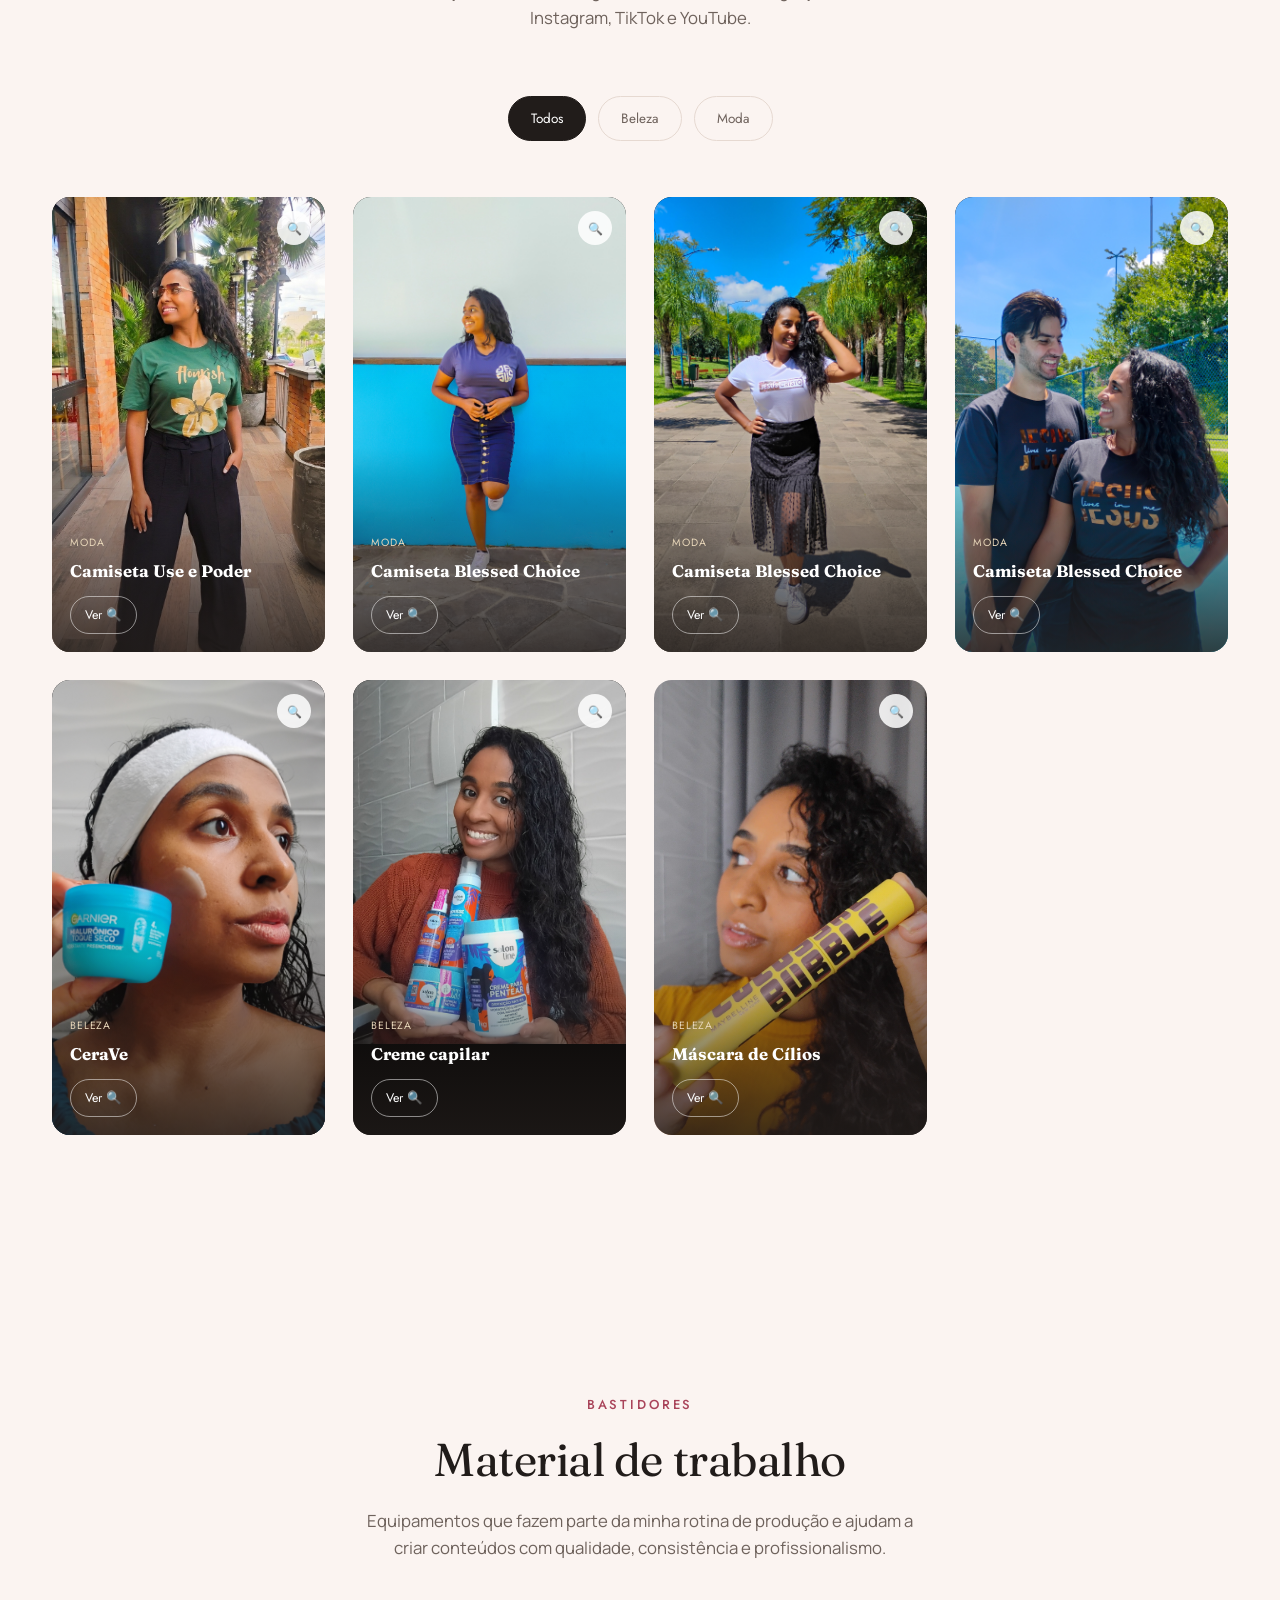
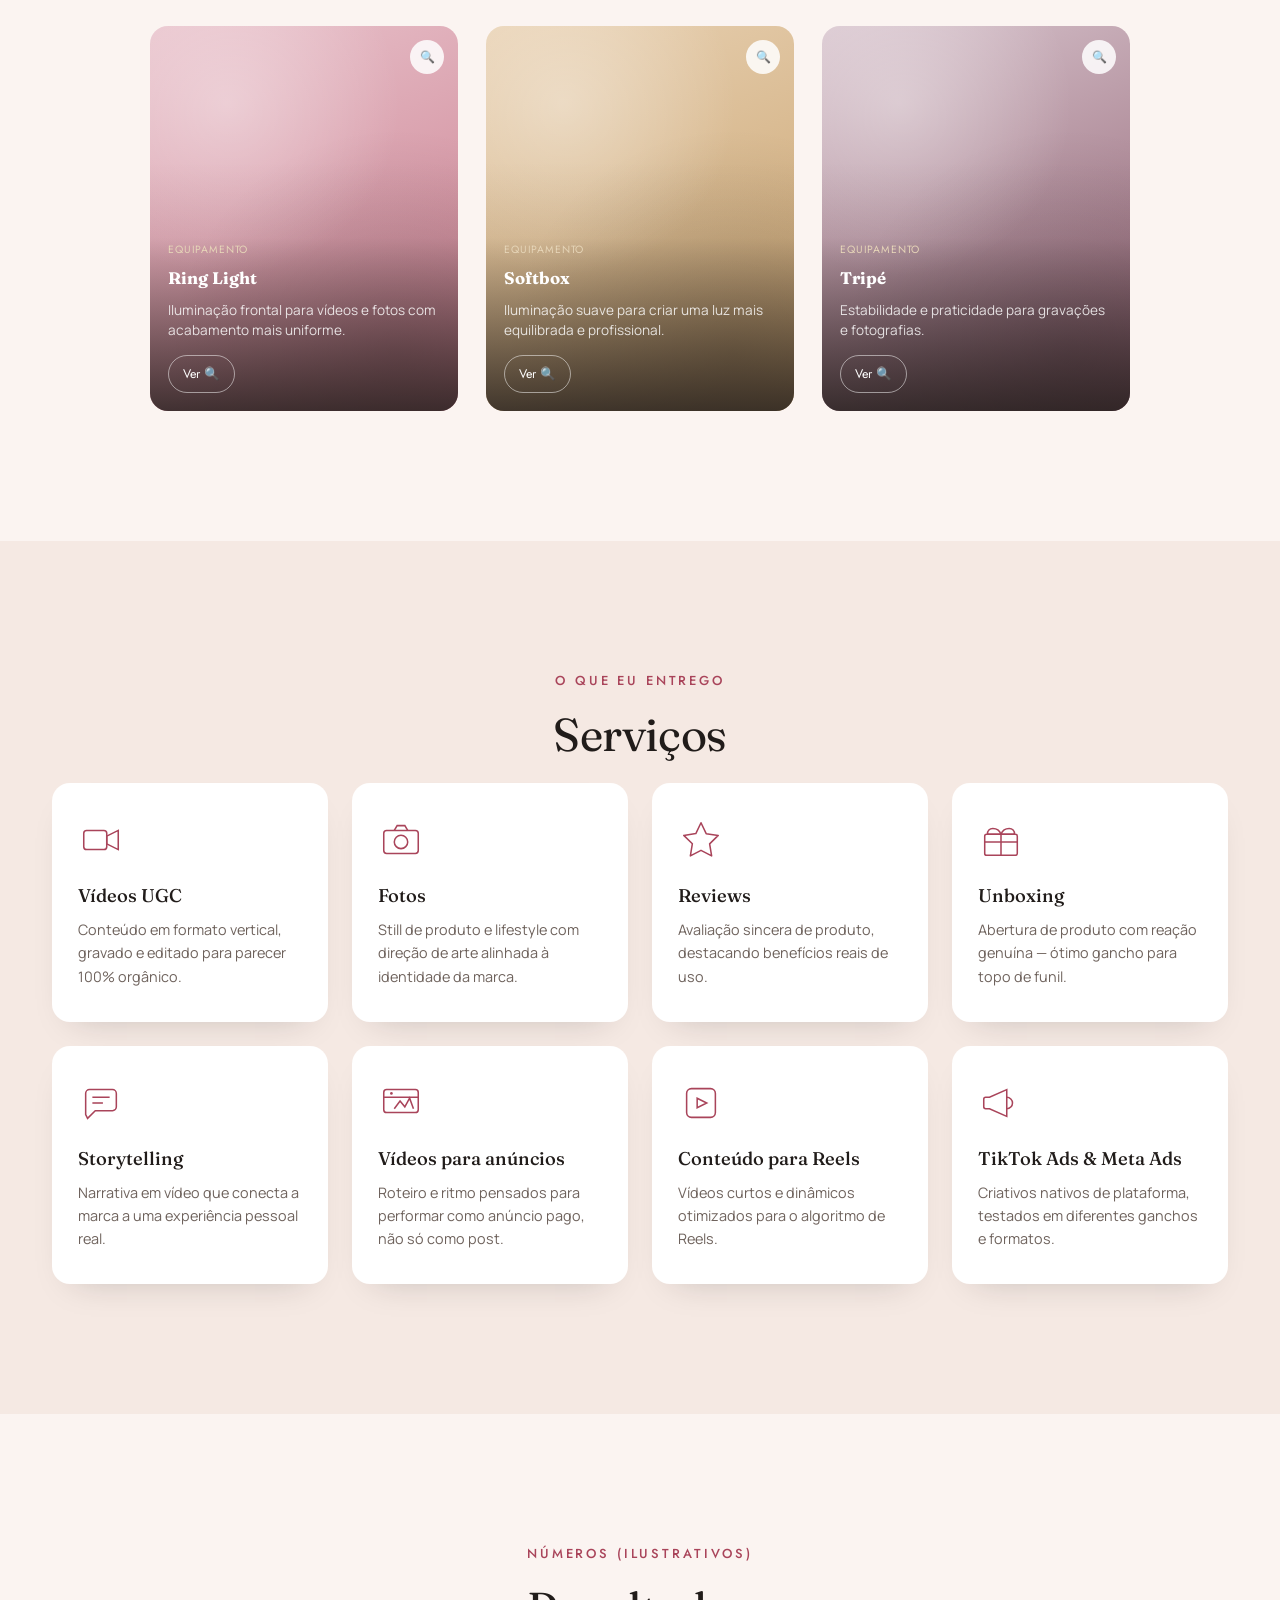
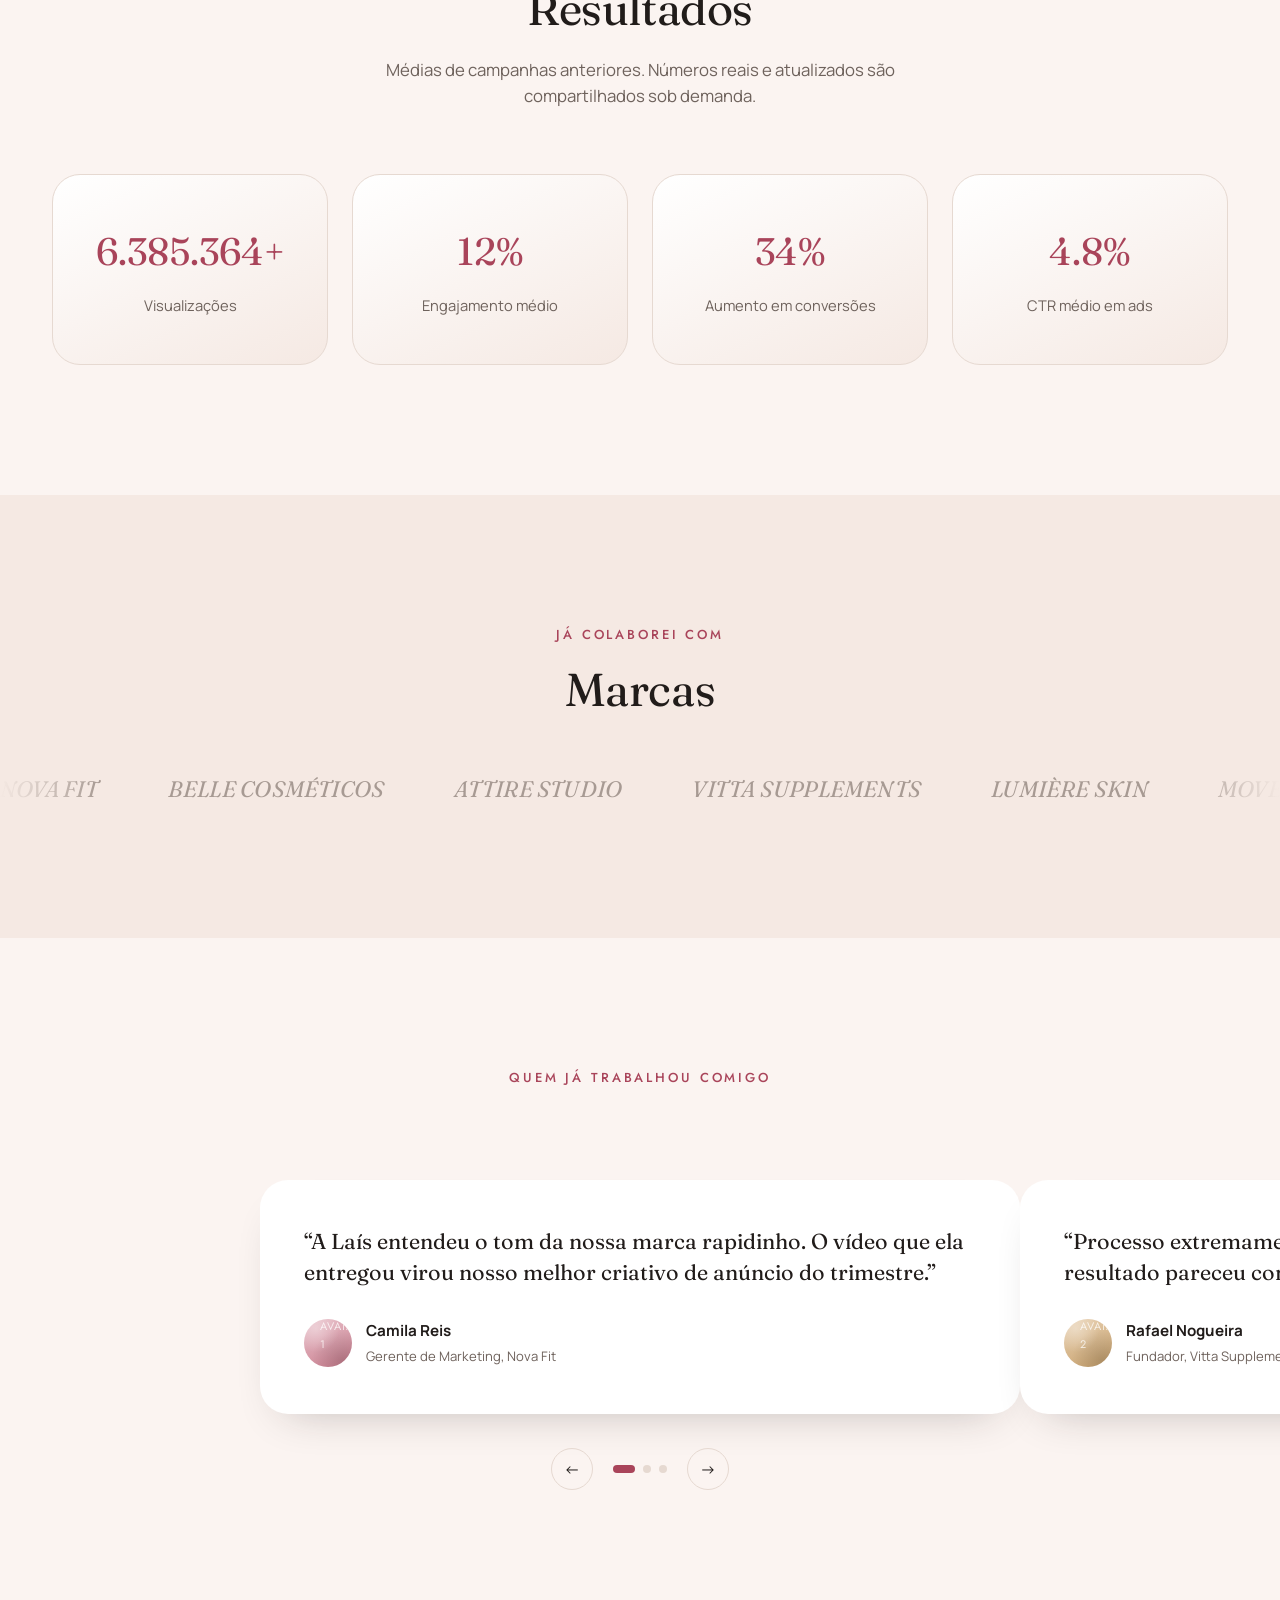
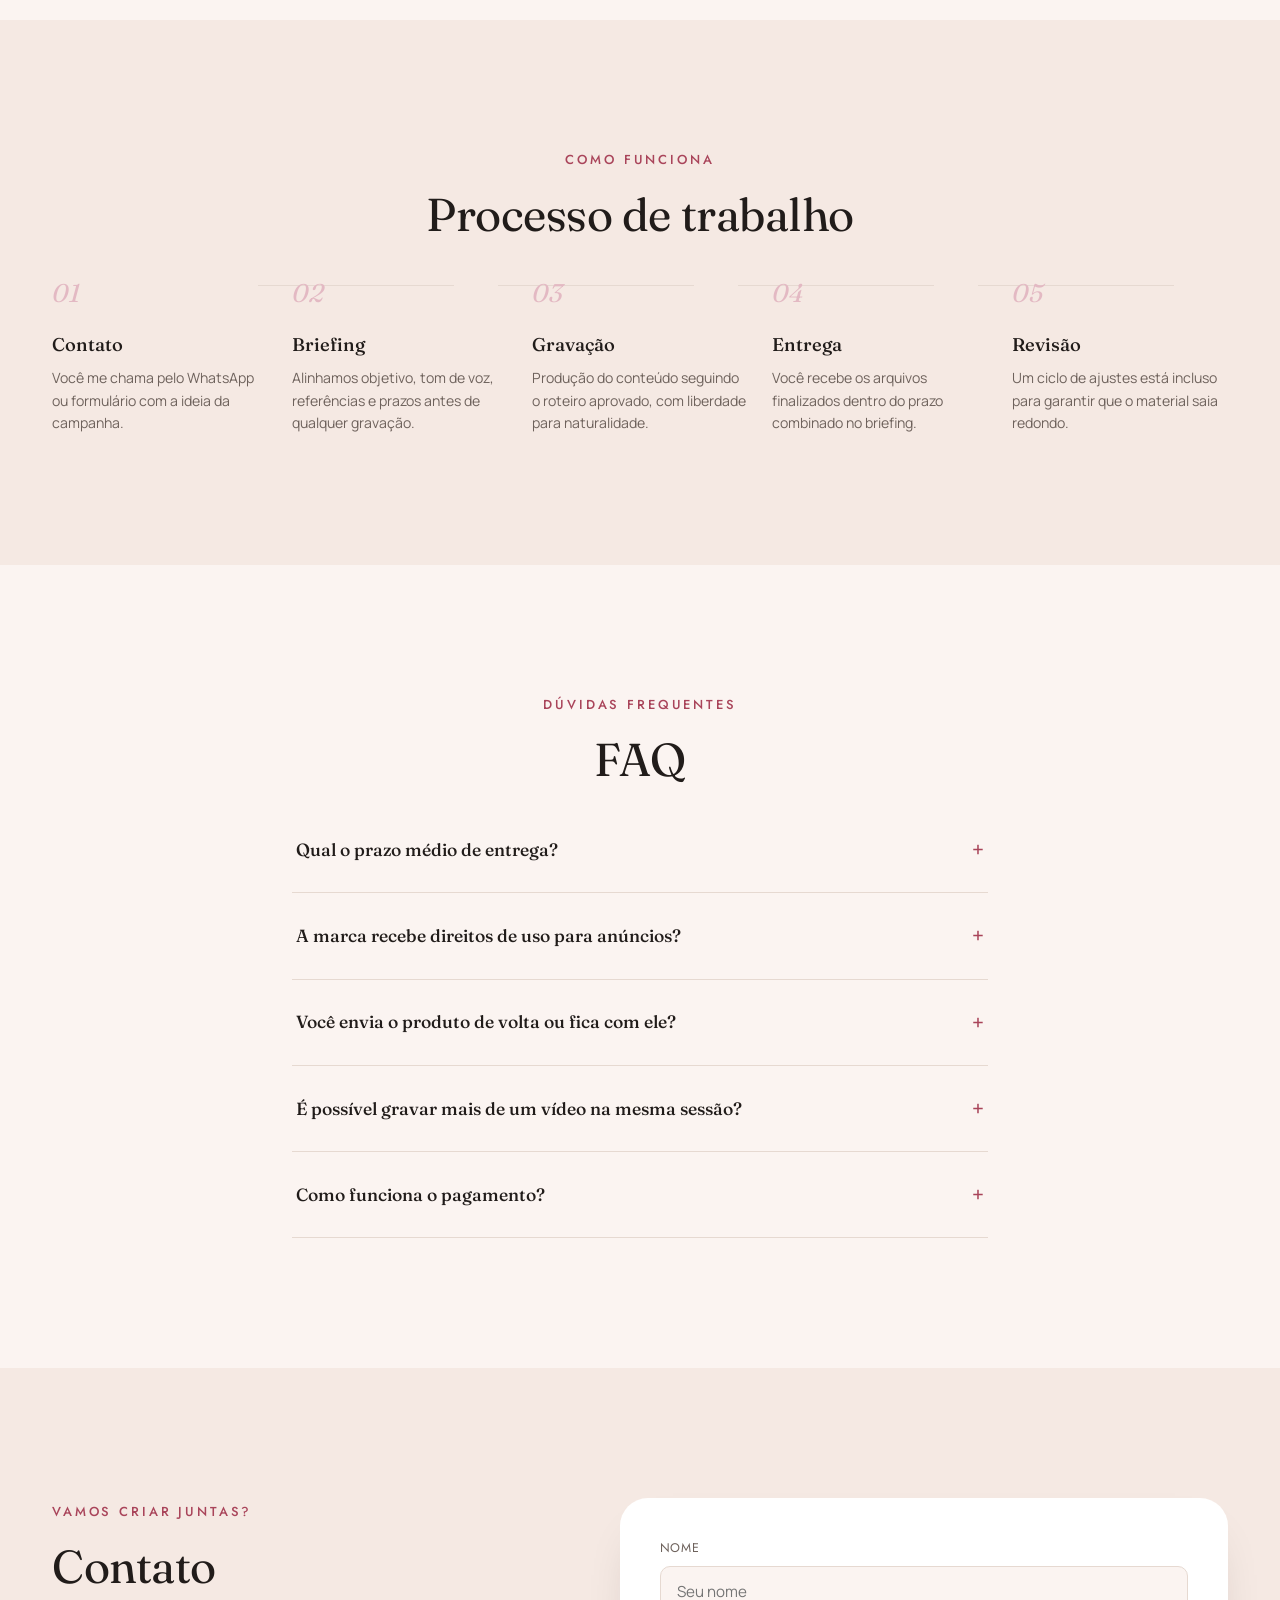
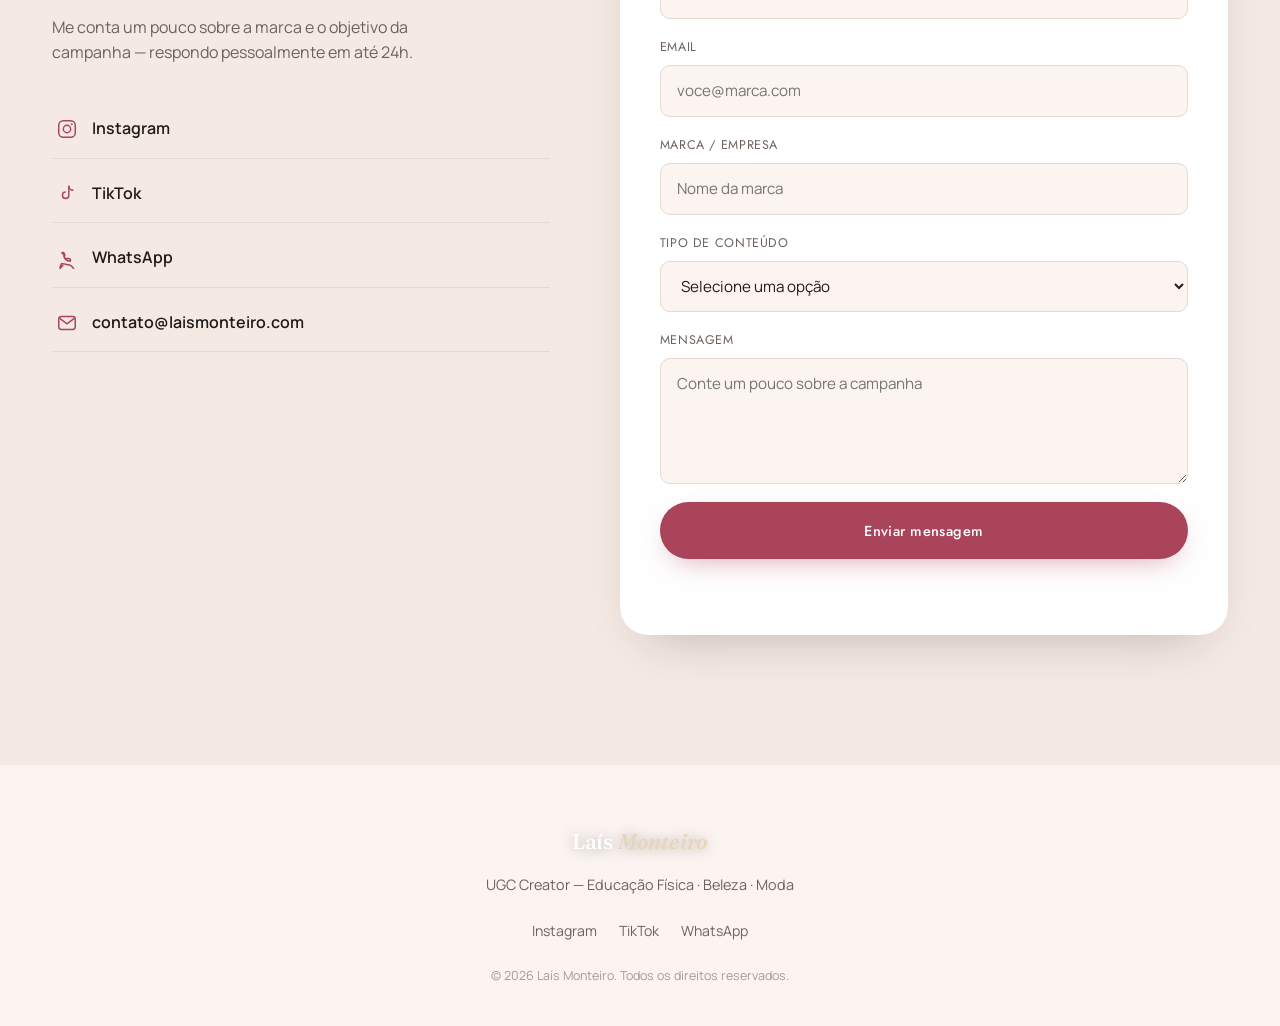
==== commit c4616d26: "Melhora modais de mídia e adiciona seção "Material de trabalho" - Modais de vídeo e foto exibem some" ====
--- a/index.html
+++ b/index.html
@@ -177,57 +177,19 @@
 </section>
 
 <!-- Modal de vídeo (placeholder para futura integração) -->
-<div class="video-modal" id="videoModal" aria-hidden="true">
+<div class="video-modal media-modal" id="videoModal" aria-hidden="true" role="dialog" aria-modal="true" aria-label="Vídeo do portfólio">
   <div class="video-modal-backdrop" id="videoModalBackdrop"></div>
-  <div class="video-modal-content">
-    
-    <button
-      class="video-modal-close"
-      id="videoModalClose"
-      aria-label="Fechar">
-      &times;
-    </button>
-
-  <div class="video-modal-frame">
-
-  <div class="phone-frame phone-modal">
-
+  <button class="video-modal-close" id="videoModalClose" aria-label="Fechar">&times;</button>
+  <div class="media-modal-stage">
     <video
       id="videoPlayer"
       class="video-player"
       controls
       playsinline
       preload="metadata">
-
-      <source src="videos/video1.mp4" type="video/mp4">
-
       Seu navegador não suporta vídeo.
     </video>
-
-  </div>
-
-  </div>
-
-    <div class="video-modal-info">
-
-      <span
-        class="video-modal-platform"
-        id="videoModalPlatform">
-        Instagram Reels
-      </span>
-
-      <h3 id="videoModalTitle">
-        Título do vídeo
-      </h3>
-
-      <p id="videoModalDesc">
-        Este espaço será conectado futuramente ao embed real do Instagram, TikTok ou YouTube.
-      </p>
-
-    </div>
-
-  </div>
-
+  </div>
 </div>
 
 <!-- ============================================= -->
@@ -254,22 +216,38 @@
 </section>
 
 <!-- Modal de foto (placeholder para futura integração) -->
-<div class="video-modal" id="photoModal" aria-hidden="true">
+<div class="video-modal media-modal" id="photoModal" aria-hidden="true" role="dialog" aria-modal="true" aria-label="Foto do portfólio">
   <div class="video-modal-backdrop" id="photoModalBackdrop"></div>
-  <div class="video-modal-content">
-    <button class="video-modal-close" id="photoModalClose" aria-label="Fechar">&times;</button>
-    <div class="video-modal-frame">
-      <div class="phone-frame phone-modal">
-        <div class="ph ph-tone-1" id="photoModalThumb"></div>
-      </div>
-    </div>
-    <div class="video-modal-info">
-      <span class="video-modal-platform" id="photoModalPlatform">Instagram</span>
-      <h3 id="photoModalTitle">Título da foto</h3>
-      <p id="photoModalDesc">
-        Este espaço será conectado futuramente à imagem real.
-      </p>
-    </div>
+  <button class="video-modal-close" id="photoModalClose" aria-label="Fechar">&times;</button>
+  <div class="media-modal-stage">
+    <img class="media-modal-img" id="photoModalThumb" alt="">
+  </div>
+</div>
+
+<!-- ============================================= -->
+<!-- 4C. MATERIAL DE TRABALHO                      -->
+<!-- ============================================= -->
+<section class="section" id="equipamentos">
+  <div class="container">
+    <span class="eyebrow reveal center">Bastidores</span>
+    <h2 class="section-title center reveal">Material de trabalho</h2>
+    <p class="section-lead center reveal">
+      Equipamentos que fazem parte da minha rotina de produção e ajudam a criar conteúdos com qualidade, consistência e profissionalismo.
+    </p>
+
+    <div class="equipment-grid" id="equipmentGrid">
+      <!-- Cards gerados via JavaScript a partir do array "equipmentItems" em script.js -->
+    </div>
+  </div>
+</section>
+
+<!-- Modal de equipamento -->
+<div class="video-modal media-modal" id="equipmentModal" aria-hidden="true" role="dialog" aria-modal="true" aria-label="Foto do equipamento">
+  <div class="video-modal-backdrop" id="equipmentModalBackdrop"></div>
+  <button class="video-modal-close" id="equipmentModalClose" aria-label="Fechar">&times;</button>
+  <div class="media-modal-stage">
+    <img class="media-modal-img" id="equipmentModalImg" alt="">
+    <div class="ph equipment-modal-ph" data-ph="Foto em breve"></div>
   </div>
 </div>
 
--- a/style.css
+++ b/style.css
@@ -568,71 +568,65 @@
 }
 .portfolio-card.is-hidden { display: none; }
 
-/* Modal de vídeo */
+/* Modais de mídia (vídeo e foto) */
 .video-modal {
   position: fixed; inset: 0; z-index: 400;
   display: flex; align-items: center; justify-content: center;
   opacity: 0; visibility: hidden;
   transition: opacity var(--dur) var(--ease), visibility 0s linear var(--dur);
-  padding: 24px;
 }
 .video-modal.is-open {
   opacity: 1; visibility: visible;
   transition: opacity var(--dur) var(--ease), visibility 0s;
 }
-.video-modal-backdrop { position: absolute; inset: 0; background: rgba(33,28,26,.7); backdrop-filter: blur(6px); }
-.video-modal-content {
+.video-modal-backdrop {
+  position: absolute; inset: 0;
+  background: rgba(22,18,17,.92);
+  backdrop-filter: blur(8px);
+  -webkit-backdrop-filter: blur(8px);
+}
+.media-modal-stage {
   position: relative;
-  background: var(--color-surface);
-  border-radius: var(--radius-lg);
-  max-width: 620px; width: 100%;
-  display: grid; grid-template-columns: .8fr 1.2fr;
-  overflow: hidden;
-  transform: translateY(24px) scale(.97);
+  width: 100%; height: 100%;
+  display: flex; align-items: center; justify-content: center;
+  padding: 72px 24px 32px;
+  transform: translateY(18px) scale(.98);
   transition: transform var(--dur) var(--ease);
-  max-height: 86vh;
-}
-.video-modal.is-open .video-modal-content { transform: translateY(0) scale(1); }
-.video-modal-frame { background: var(--color-bg-alt); display: flex; align-items: center; justify-content: center; padding: 24px; }
-.phone-modal {
-    position: relative;
-    width: 100%;
-    max-width: 170px;
-    aspect-ratio: 9 / 17.5;
-    border-radius: 24px;
-    border-width: 6px;
-    overflow: hidden;
-}
-
-.video-modal-play {
-  position: absolute; top: 50%; left: 50%; transform: translate(-50%,-50%);
-  width: 46px; height: 46px; border-radius: 50%;
-  background: rgba(255,255,255,.9);
-  display: flex; align-items: center; justify-content: center;
-  color: var(--color-ink);
-}
-.video-modal-info { padding: 32px 30px; overflow-y: auto; }
-.video-modal-platform {
-  font-family: var(--font-label); font-size: 11.5px; letter-spacing: .08em; text-transform: uppercase;
-  color: var(--color-accent);
-}
-.video-modal-info h3 { font-family: var(--font-display); font-size: 1.5rem; margin: 10px 0 12px; }
-.video-modal-info p { color: var(--color-ink-soft); font-size: .93rem; }
+}
+.video-modal.is-open .media-modal-stage { transform: none; }
+
+/* Mídia: tamanho natural limitado à viewport, sem cortes nem distorção */
+.video-player,
+.media-modal-img {
+  display: block;
+  width: auto; height: auto;
+  max-width: calc(100vw - 48px);
+  max-height: calc(100vh - 104px);
+  max-height: calc(100dvh - 104px);
+  object-fit: contain;
+  border-radius: var(--radius-md);
+  box-shadow: 0 30px 80px -20px rgba(0,0,0,.6);
+}
+.video-player {
+  background: #000;
+  opacity: 0;
+  transition: opacity .3s var(--ease);
+}
+.video-modal.is-ready .video-player { opacity: 1; }
+
 .video-modal-close {
-  position: absolute; top: 14px; right: 14px;
-  width: 34px; height: 34px; border-radius: 50%;
-  background: var(--color-bg-alt);
-  font-size: 20px; line-height: 1;
+  position: absolute; top: 18px; right: 18px;
+  width: 44px; height: 44px; border-radius: 50%;
+  background: rgba(255,255,255,.12);
+  border: 1px solid rgba(255,255,255,.22);
+  color: #fff;
+  font-size: 26px; line-height: 1;
   display: flex; align-items: center; justify-content: center;
   z-index: 2;
-}
-
-.video-player {
-    width: 100%;
-    height: 100%;
-    display: block;
-    object-fit: contain;
-}
+  transition: background .25s var(--ease), transform .25s var(--ease);
+}
+.video-modal-close:hover { background: rgba(255,255,255,.24); transform: rotate(90deg); }
+.video-modal-close:focus-visible { outline: 2px solid var(--color-accent-soft); outline-offset: 3px; }
 
 /* ==========================================================
    ENQUADRAMENTO DOS VÍDEOS DO PORTFÓLIO
@@ -653,6 +647,43 @@
     object-fit: cover;
     object-position: center;
 }
+
+/* ==========================================================
+   MATERIAL DE TRABALHO
+   Reaproveita o visual de .portfolio-card
+   ========================================================== */
+.equipment-grid {
+  display: grid;
+  grid-template-columns: repeat(3, 1fr);
+  gap: 28px;
+  max-width: 980px;
+  margin: 0 auto;
+}
+.equipment-card { aspect-ratio: 4/5; }
+.equipment-card-img {
+  position: absolute; inset: 0;
+  width: 100%; height: 100%;
+  object-fit: cover;
+  display: block;
+}
+.equipment-card-img.is-missing { display: none; }
+.equipment-card-desc {
+  font-size: .85rem;
+  line-height: 1.5;
+  color: rgba(255,255,255,.82);
+  margin: -4px 0 14px;
+}
+
+/* Modal: placeholder exibido apenas enquanto a foto não existir */
+.equipment-modal-ph {
+  display: none;
+  width: min(420px, calc(100vw - 48px));
+  height: auto;
+  aspect-ratio: 4/5;
+  border-radius: var(--radius-md);
+}
+#equipmentModal.is-missing .media-modal-img { display: none; }
+#equipmentModal.is-missing .equipment-modal-ph { display: block; }
 
 /* -------------------- 12. SERVIÇOS -------------------- */
 .services-grid {
@@ -926,8 +957,8 @@
   .menu-toggle { display: flex; }
   .niches-grid { grid-template-columns: 1fr; }
   .results-grid { grid-template-columns: repeat(2, 1fr); }
-  .video-modal-content { grid-template-columns: 1fr; max-height: 90vh; overflow-y: auto; }
-  .video-modal-frame { padding: 30px; }
+  .equipment-grid { gap: 20px; }
+  .equipment-card { aspect-ratio: 3/4; }
 }
 
 @media (max-width: 600px) {
@@ -944,6 +975,15 @@
   .testimonial-card { padding: 32px 26px; }
   .about-tag { position: static; margin-top: 18px; }
   .float-badge { font-size: 11px; padding: 9px 14px; }
+  .equipment-grid { grid-template-columns: 1fr; max-width: 380px; }
+  .media-modal-stage { padding: 68px 12px 16px; }
+  .video-player,
+  .media-modal-img {
+    max-width: calc(100vw - 24px);
+    max-height: calc(100vh - 84px);
+    max-height: calc(100dvh - 84px);
+  }
+  .video-modal-close { top: 12px; right: 12px; }
 }
 
 /* -------------------- 22. MOVIMENTO REDUZIDO -------------------- */
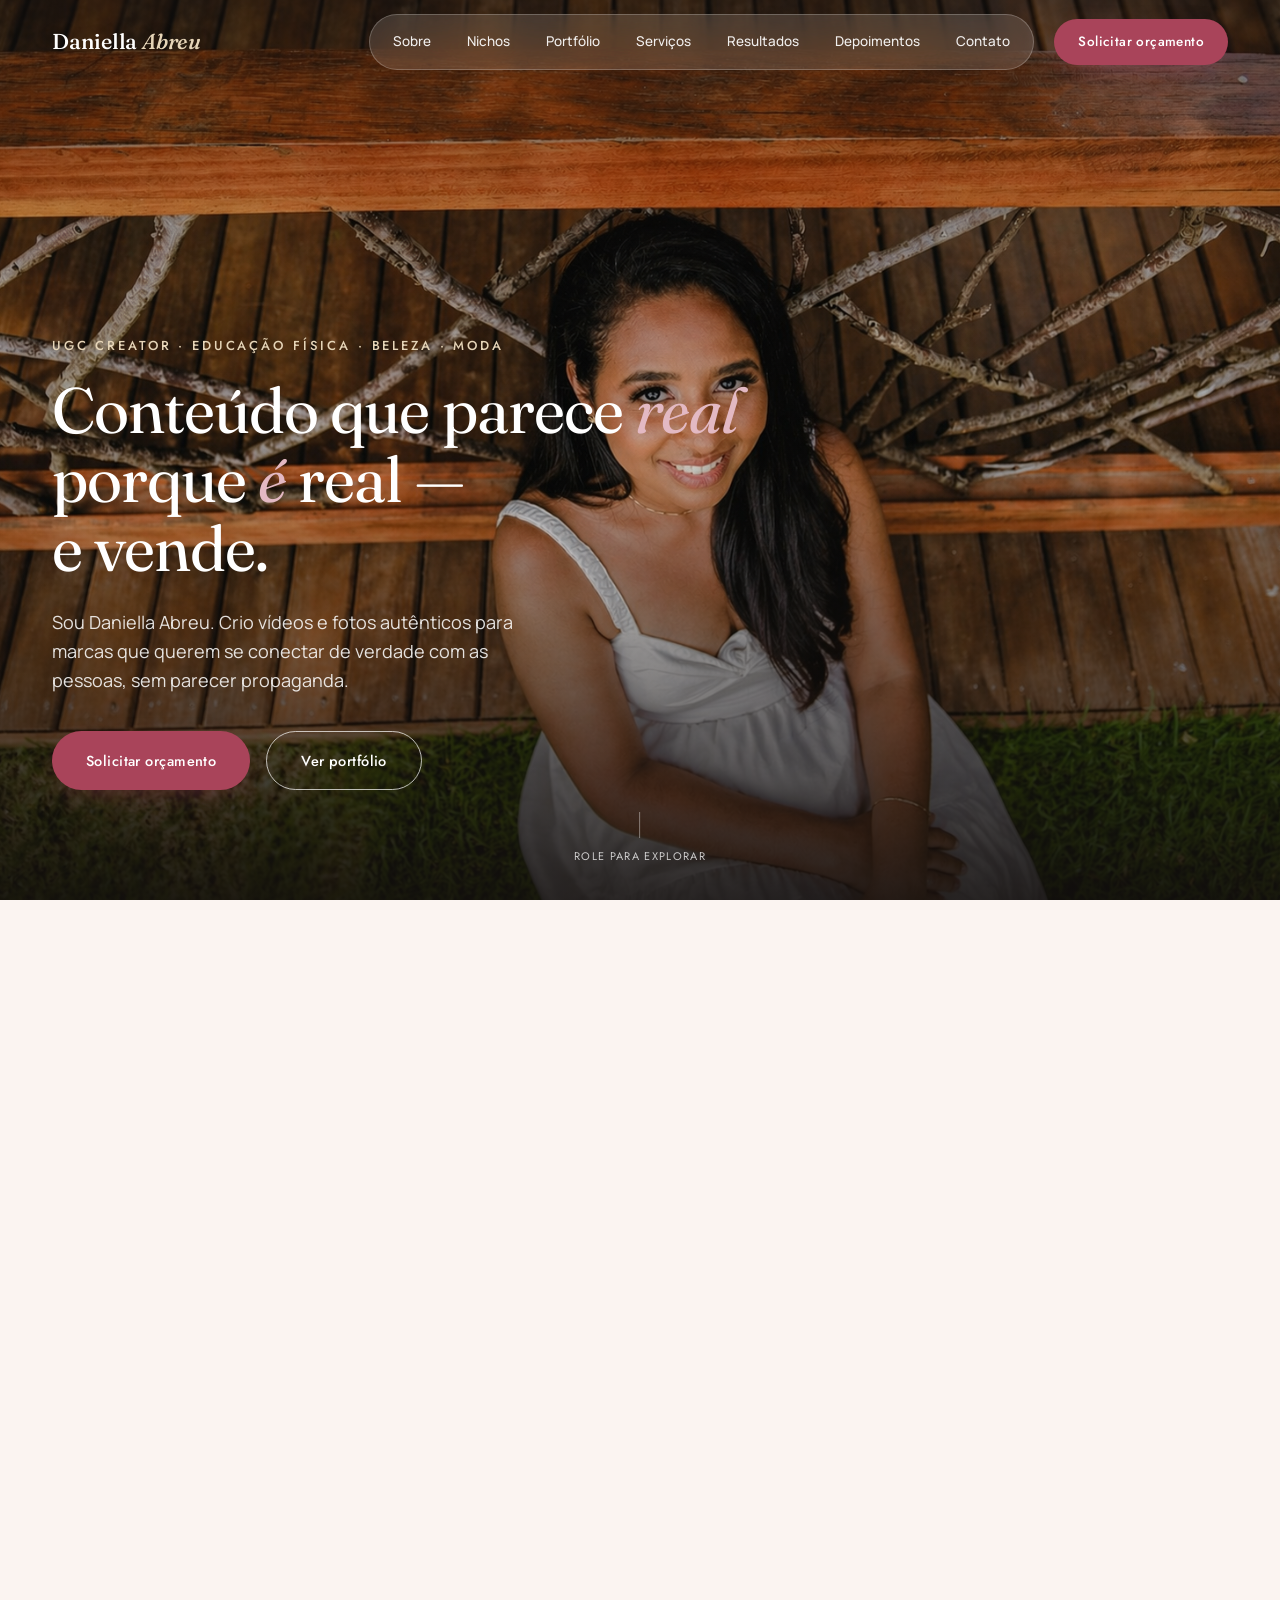
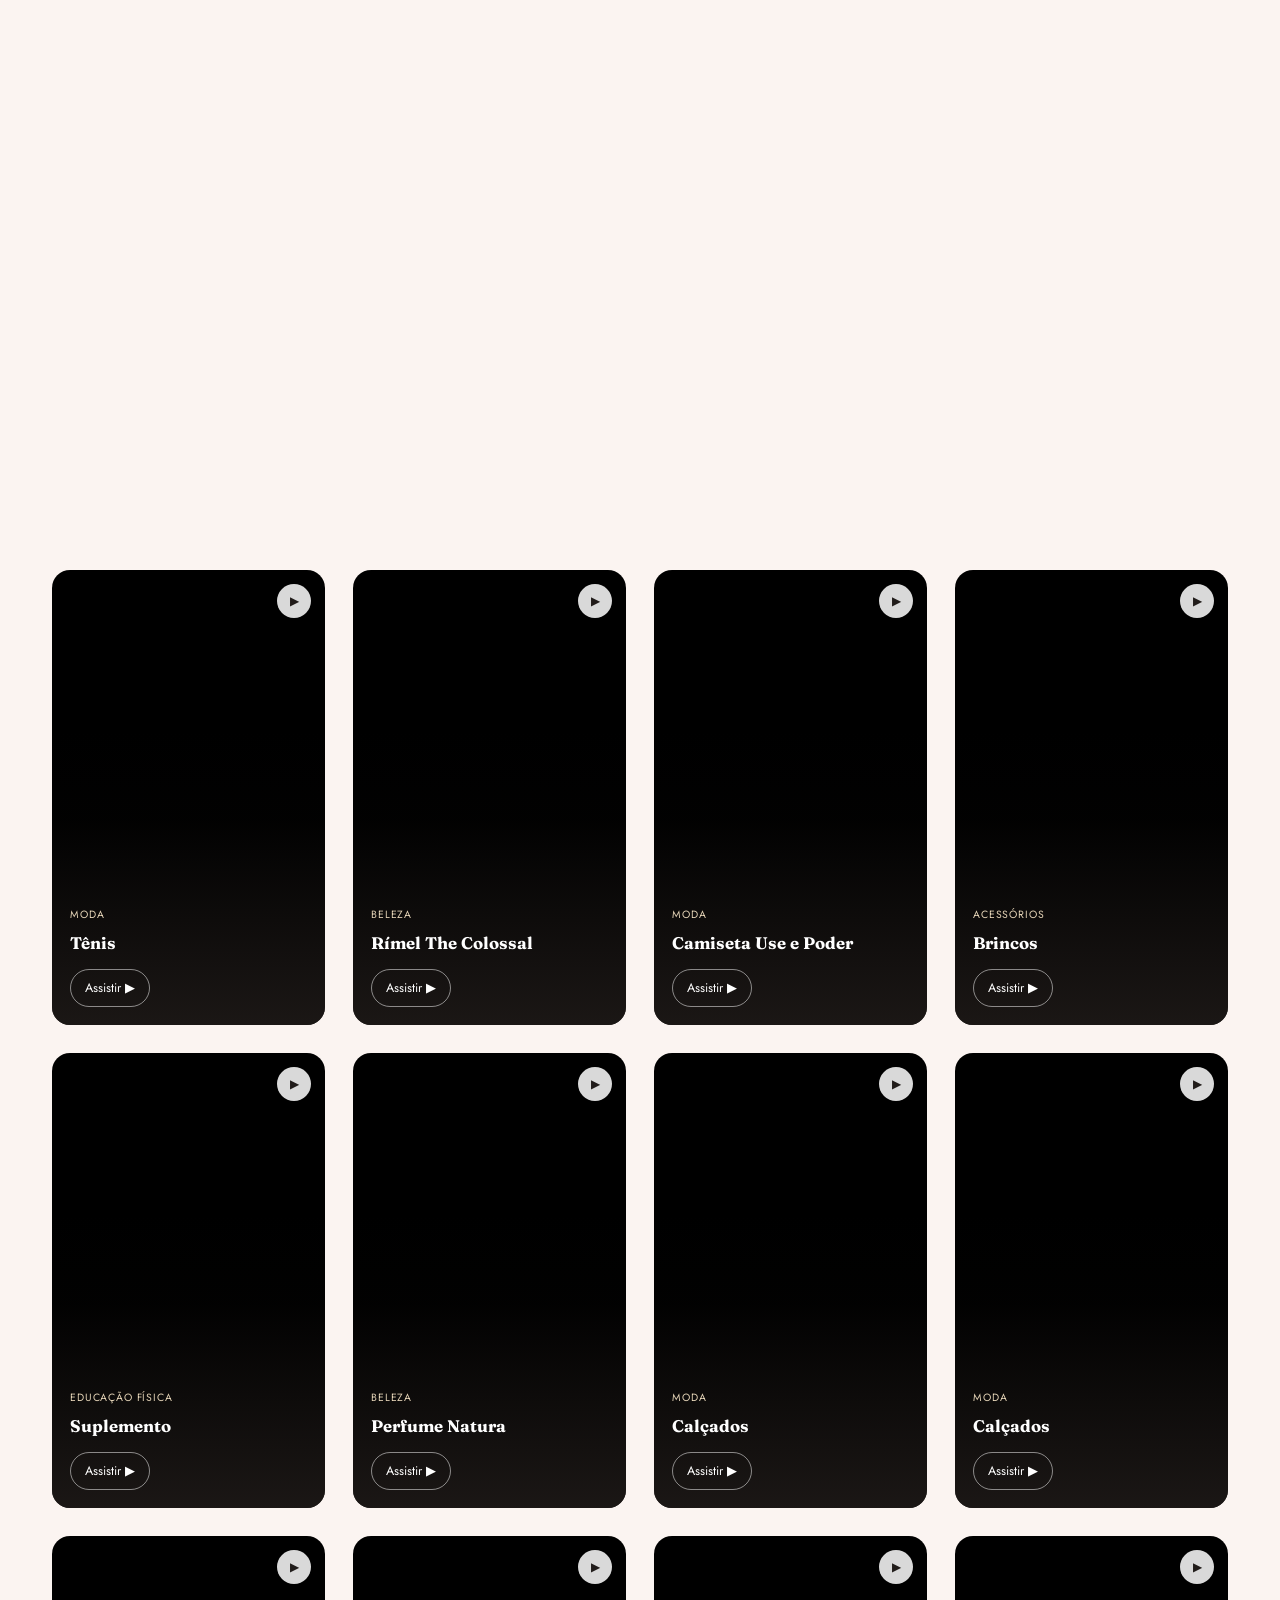
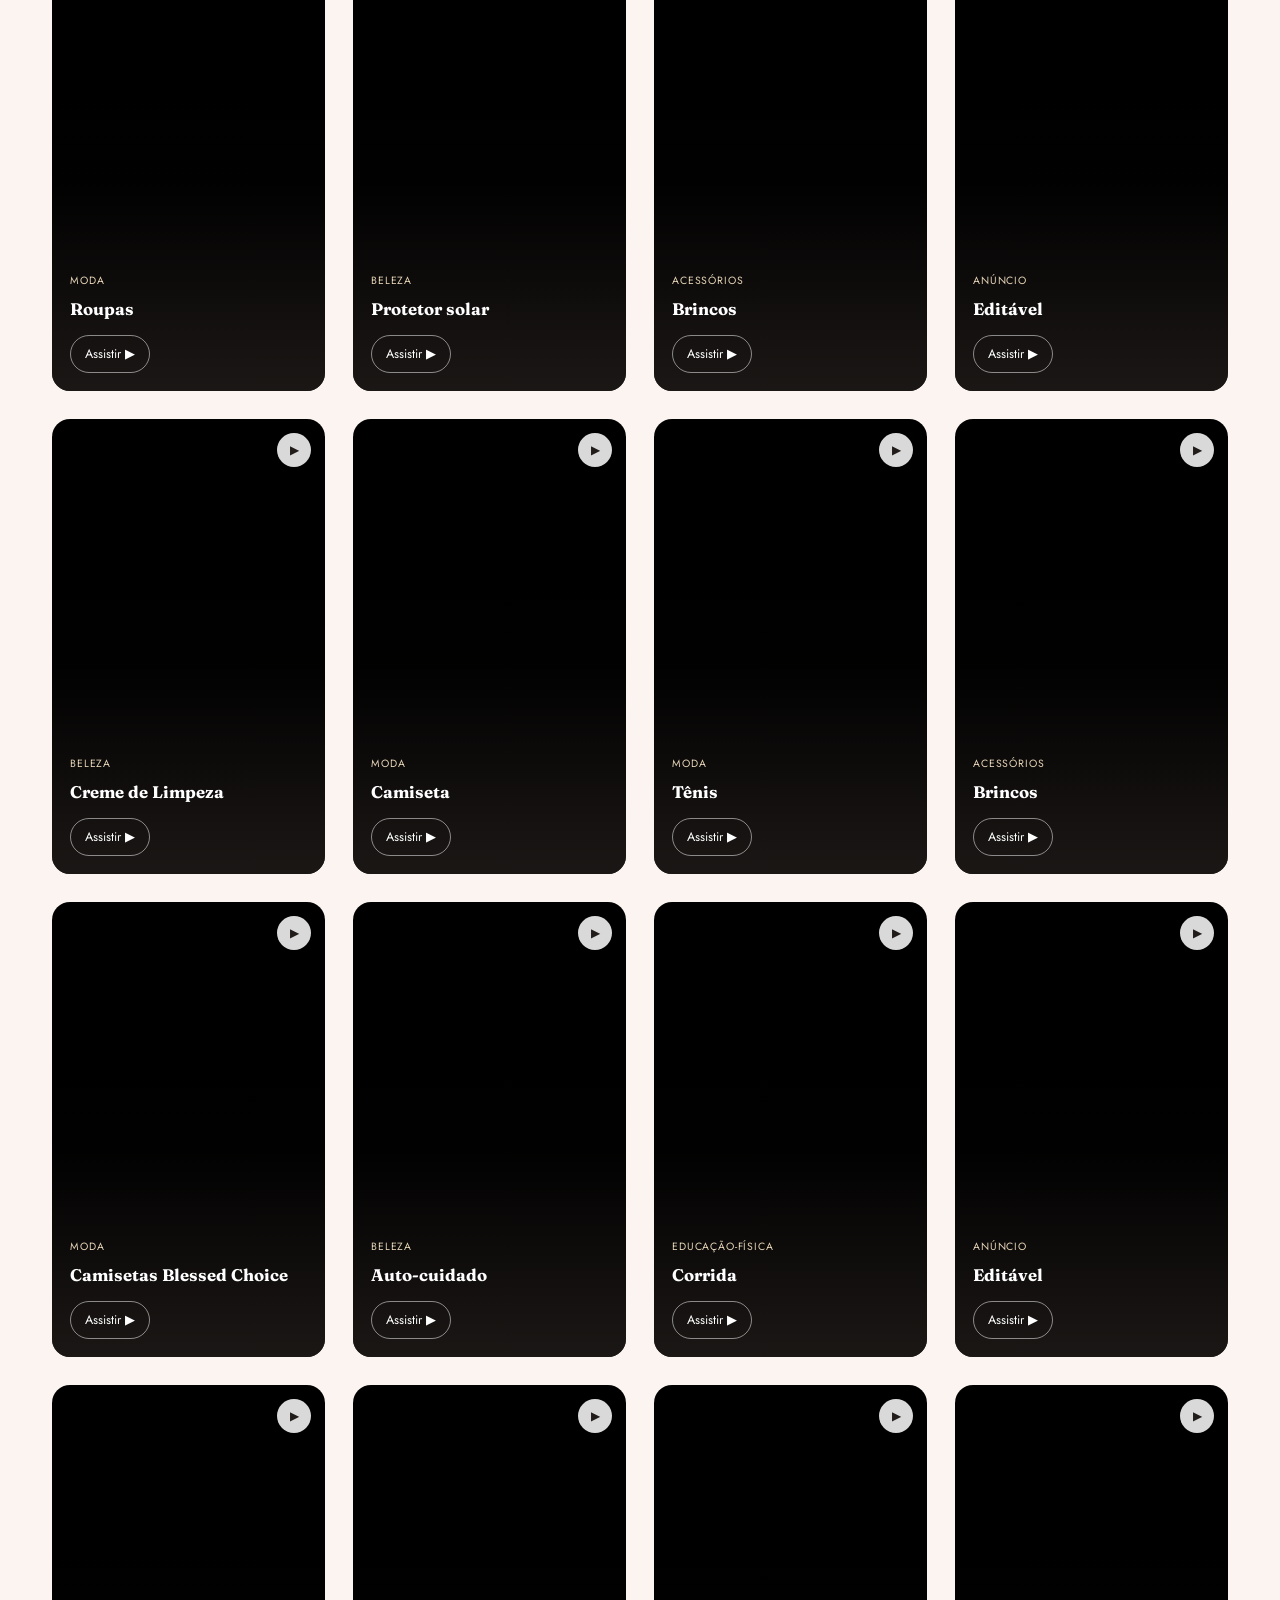
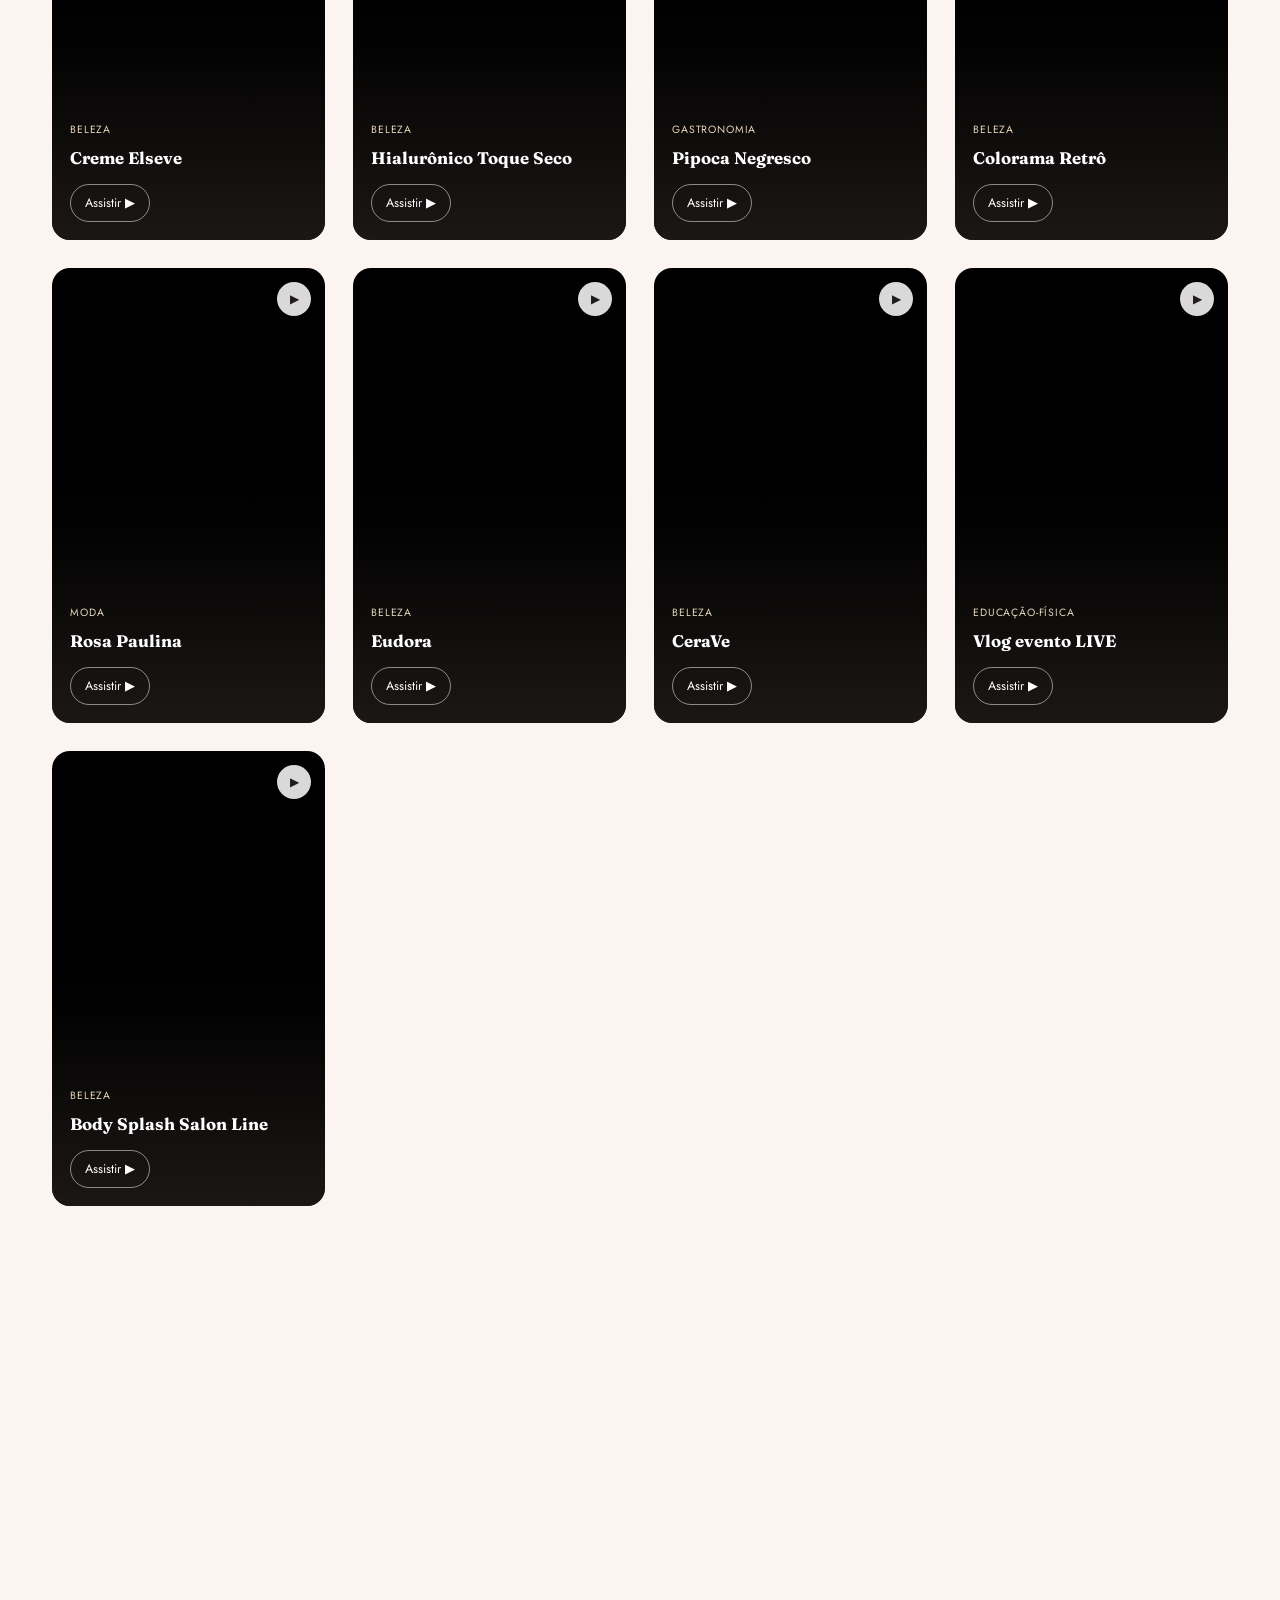
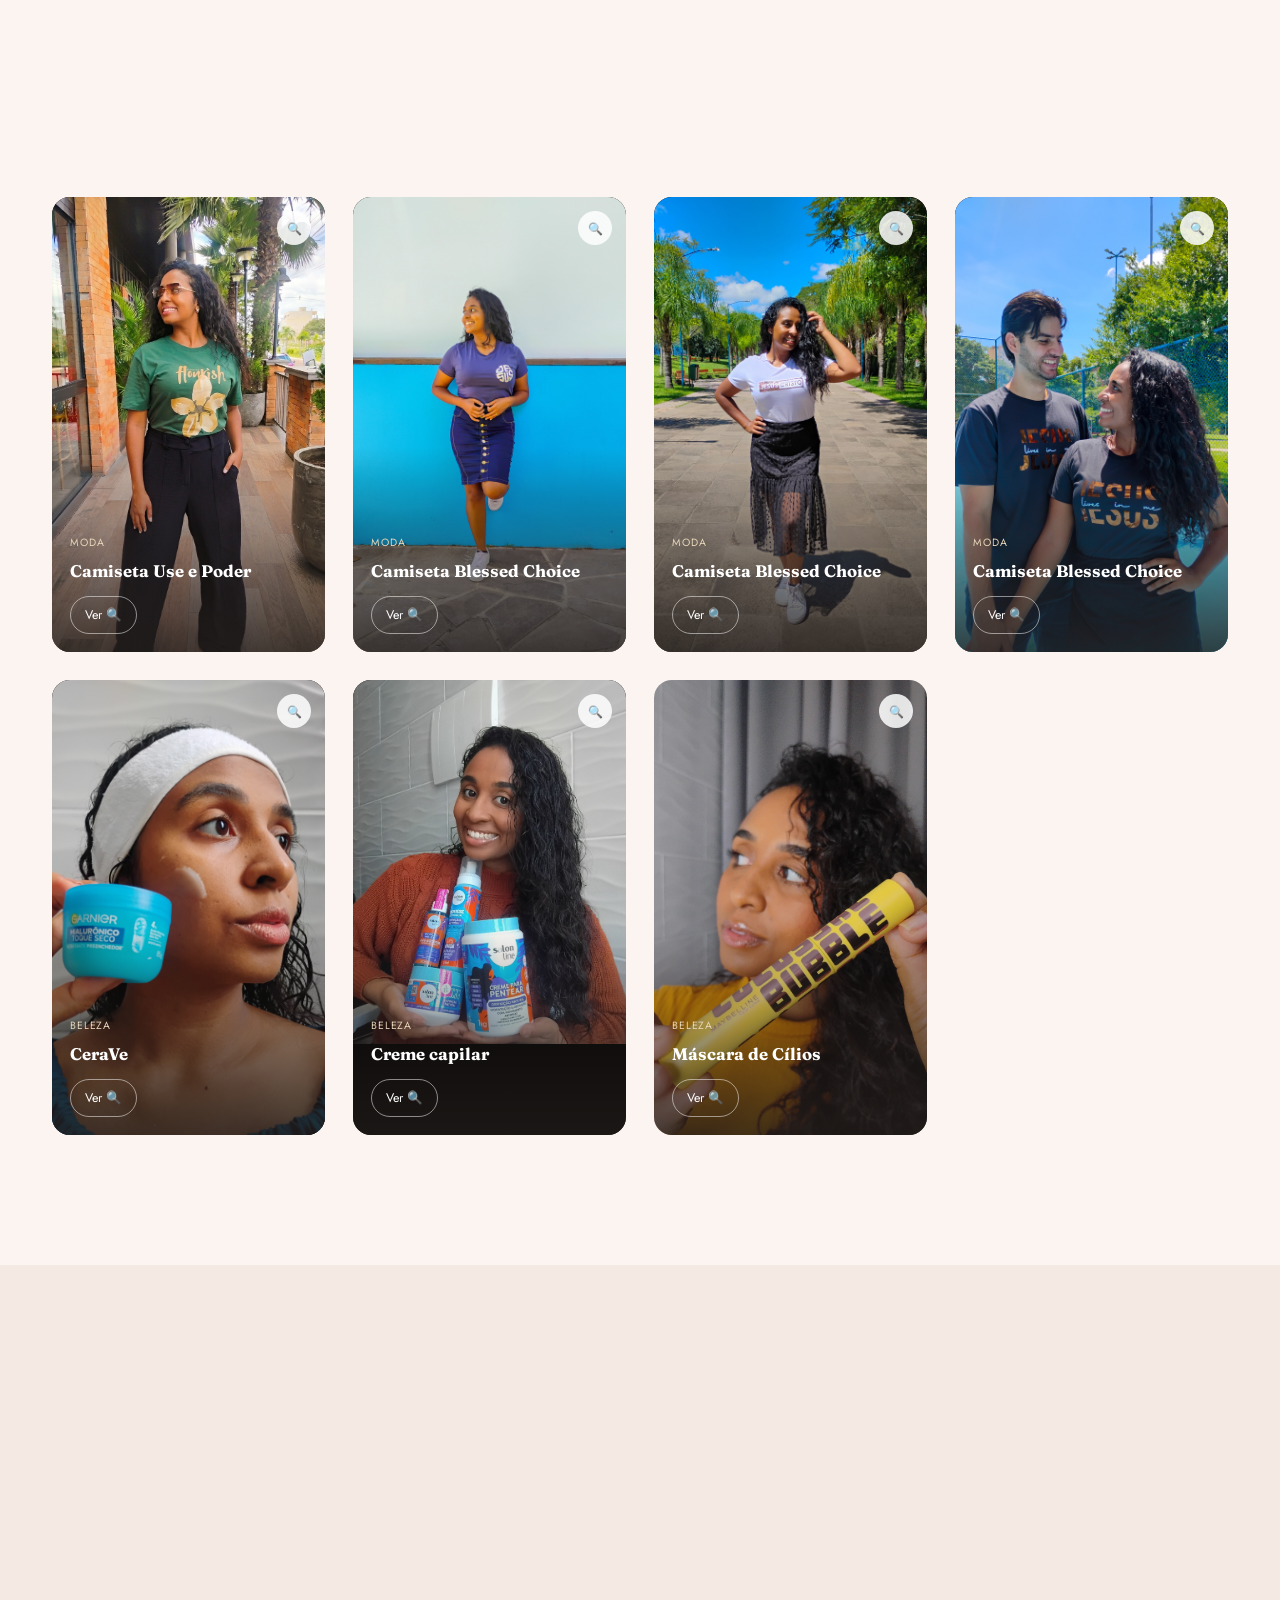
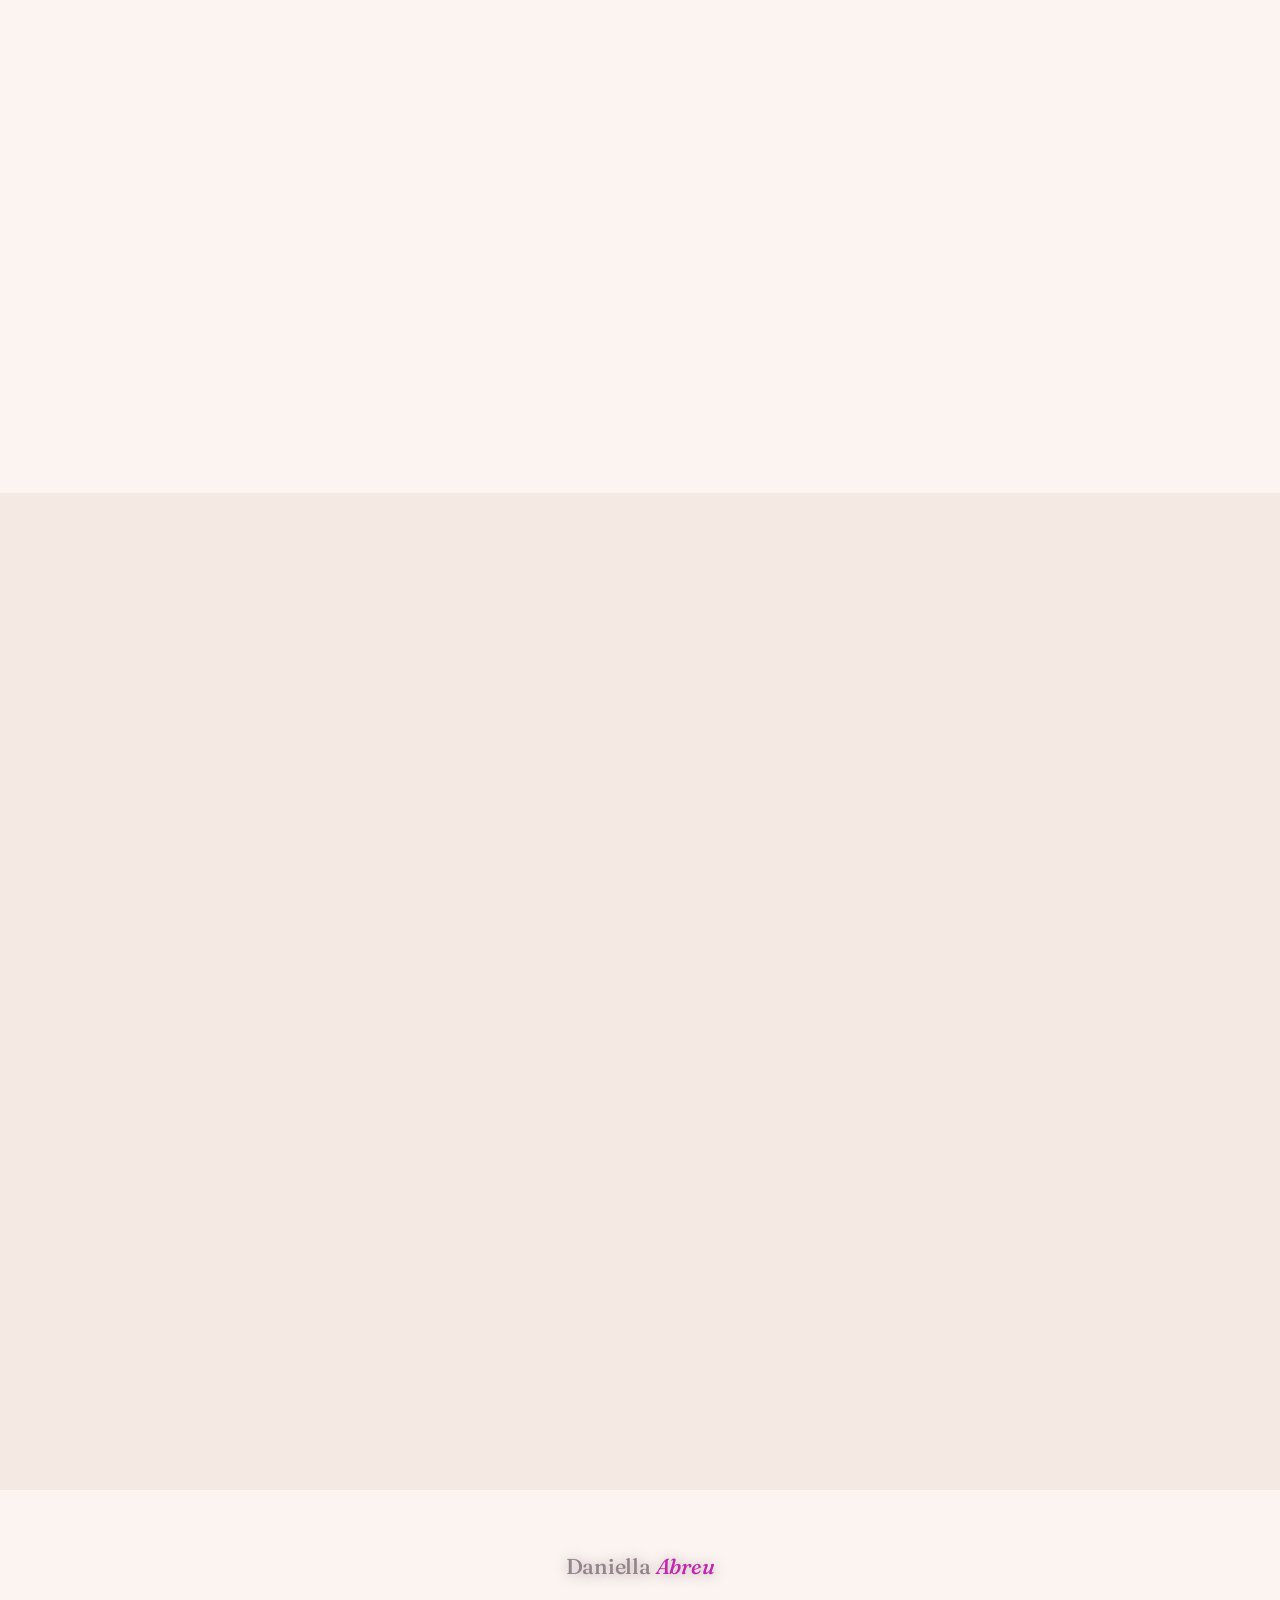
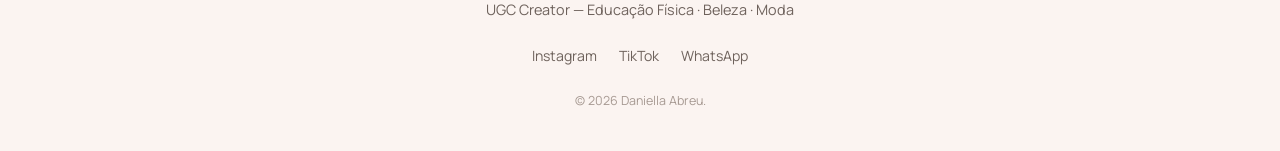
==== commit 967733e0: "mudanças alterações" ====
--- a/index.html
+++ b/index.html
@@ -177,19 +177,57 @@
 </section>
 
 <!-- Modal de vídeo (placeholder para futura integração) -->
-<div class="video-modal media-modal" id="videoModal" aria-hidden="true" role="dialog" aria-modal="true" aria-label="Vídeo do portfólio">
+<div class="video-modal" id="videoModal" aria-hidden="true">
   <div class="video-modal-backdrop" id="videoModalBackdrop"></div>
-  <button class="video-modal-close" id="videoModalClose" aria-label="Fechar">&times;</button>
-  <div class="media-modal-stage">
+  <div class="video-modal-content">
+    
+    <button
+      class="video-modal-close"
+      id="videoModalClose"
+      aria-label="Fechar">
+      &times;
+    </button>
+
+  <div class="video-modal-frame">
+
+  <div class="phone-frame phone-modal">
+
     <video
       id="videoPlayer"
       class="video-player"
       controls
       playsinline
       preload="metadata">
+
+      <source src="videos/video1.mp4" type="video/mp4">
+
       Seu navegador não suporta vídeo.
     </video>
-  </div>
+
+  </div>
+
+  </div>
+
+    <div class="video-modal-info">
+
+      <span
+        class="video-modal-platform"
+        id="videoModalPlatform">
+        Instagram Reels
+      </span>
+
+      <h3 id="videoModalTitle">
+        Título do vídeo
+      </h3>
+
+      <p id="videoModalDesc">
+        Este espaço será conectado futuramente ao embed real do Instagram, TikTok ou YouTube.
+      </p>
+
+    </div>
+
+  </div>
+
 </div>
 
 <!-- ============================================= -->
@@ -216,38 +254,22 @@
 </section>
 
 <!-- Modal de foto (placeholder para futura integração) -->
-<div class="video-modal media-modal" id="photoModal" aria-hidden="true" role="dialog" aria-modal="true" aria-label="Foto do portfólio">
+<div class="video-modal" id="photoModal" aria-hidden="true">
   <div class="video-modal-backdrop" id="photoModalBackdrop"></div>
-  <button class="video-modal-close" id="photoModalClose" aria-label="Fechar">&times;</button>
-  <div class="media-modal-stage">
-    <img class="media-modal-img" id="photoModalThumb" alt="">
-  </div>
-</div>
-
-<!-- ============================================= -->
-<!-- 4C. MATERIAL DE TRABALHO                      -->
-<!-- ============================================= -->
-<section class="section" id="equipamentos">
-  <div class="container">
-    <span class="eyebrow reveal center">Bastidores</span>
-    <h2 class="section-title center reveal">Material de trabalho</h2>
-    <p class="section-lead center reveal">
-      Equipamentos que fazem parte da minha rotina de produção e ajudam a criar conteúdos com qualidade, consistência e profissionalismo.
-    </p>
-
-    <div class="equipment-grid" id="equipmentGrid">
-      <!-- Cards gerados via JavaScript a partir do array "equipmentItems" em script.js -->
-    </div>
-  </div>
-</section>
-
-<!-- Modal de equipamento -->
-<div class="video-modal media-modal" id="equipmentModal" aria-hidden="true" role="dialog" aria-modal="true" aria-label="Foto do equipamento">
-  <div class="video-modal-backdrop" id="equipmentModalBackdrop"></div>
-  <button class="video-modal-close" id="equipmentModalClose" aria-label="Fechar">&times;</button>
-  <div class="media-modal-stage">
-    <img class="media-modal-img" id="equipmentModalImg" alt="">
-    <div class="ph equipment-modal-ph" data-ph="Foto em breve"></div>
+  <div class="video-modal-content">
+    <button class="video-modal-close" id="photoModalClose" aria-label="Fechar">&times;</button>
+    <div class="video-modal-frame">
+      <div class="phone-frame phone-modal">
+        <div class="ph ph-tone-1" id="photoModalThumb"></div>
+      </div>
+    </div>
+    <div class="video-modal-info">
+      <span class="video-modal-platform" id="photoModalPlatform">Instagram</span>
+      <h3 id="photoModalTitle">Título da foto</h3>
+      <p id="photoModalDesc">
+        Este espaço será conectado futuramente à imagem real.
+      </p>
+    </div>
   </div>
 </div>
 
@@ -547,23 +569,23 @@
 
       <ul class="contact-links">
         <li>
-          <a href="https://instagram.com/laismonteiro" target="_blank" rel="noopener">
+          <a href="https://www.instagram.com/daniellabreup/" target="_blank" rel="noopener">
             <span class="contact-icon"><svg viewBox="0 0 24 24" fill="none" stroke="currentColor" stroke-width="1.6"><rect x="3" y="3" width="18" height="18" rx="5"/><circle cx="12" cy="12" r="4"/><circle cx="17.2" cy="6.8" r="1" fill="currentColor" stroke="none"/></svg></span> Instagram
           </a>
         </li>
         <li>
-          <a href="https://tiktok.com/@laismonteiro" target="_blank" rel="noopener">
+          <a href="https://www.tiktok.com/@daniella.paim" target="_blank" rel="noopener">
             <span class="contact-icon"><svg viewBox="0 0 24 24" fill="none" stroke="currentColor" stroke-width="1.6"><path d="M14 4v10.5a3.5 3.5 0 11-3.5-3.5"/><path d="M14 4c0 2.8 2.2 5 5 5"/></svg></span> TikTok
           </a>
         </li>
         <li>
-          <a href="https://wa.me/5500000000000" target="_blank" rel="noopener">
+          <a href="https://wa.me/5551985919822" target="_blank" rel="noopener">
             <span class="contact-icon"><svg viewBox="0 0 24 24" fill="none" stroke="currentColor" stroke-width="1.6"><path d="M6 18l-1.4 3.4L8 20a8 8 0 104-1z"/><path d="M8.5 8.5c0 4 3 7 7 7 .6-1 .6-2-.4-2.4l-1.6-.7c-.5-.2-1 0-1.3.4l-.4.5c-1.4-.6-2.5-1.7-3.1-3.1l.5-.4c.4-.3.6-.8.4-1.3l-.7-1.6c-.4-1-1.4-1-2.4-.4z"/></svg></span> WhatsApp
           </a>
         </li>
         <li>
-          <a href="mailto:contato@laismonteiro.com">
-            <span class="contact-icon"><svg viewBox="0 0 24 24" fill="none" stroke="currentColor" stroke-width="1.6"><rect x="3" y="5" width="18" height="14" rx="3"/><path d="M4 7l8 6 8-6"/></svg></span> contato@laismonteiro.com
+          <a href="mailto:dani@gmail.com">
+            <span class="contact-icon"><svg viewBox="0 0 24 24" fill="none" stroke="currentColor" stroke-width="1.6"><rect x="3" y="5" width="18" height="14" rx="3"/><path d="M4 7l8 6 8-6"/></svg></span> dani@gmail.com
           </a>
         </li>
       </ul>
@@ -618,14 +640,14 @@
 <!-- ============================================= -->
 <footer class="site-footer">
   <div class="container footer-inner">
-    <a href="#topo" class="logo">Laís <span>Monteiro</span></a>
+    <a href="#topo" class="logo">Daniella <span>Abreu</span></a>
     <p>UGC Creator — Educação Física · Beleza · Moda</p>
     <ul class="footer-social">
-      <li><a href="https://instagram.com/laismonteiro" target="_blank" rel="noopener">Instagram</a></li>
-      <li><a href="https://tiktok.com/@laismonteiro" target="_blank" rel="noopener">TikTok</a></li>
-      <li><a href="https://wa.me/5500000000000" target="_blank" rel="noopener">WhatsApp</a></li>
+      <li><a href="https://www.instagram.com/daniellabreup/" target="_blank" rel="noopener">Instagram</a></li>
+      <li><a href="https://www.tiktok.com/@daniella.paim" target="_blank" rel="noopener">TikTok</a></li>
+      <li><a href="https://wa.me/5551985919822" target="_blank" rel="noopener">WhatsApp</a></li>
     </ul>
-    <span class="footer-copy">© 2026 Laís Monteiro. Todos os direitos reservados.</span>
+    <span class="footer-copy">© 2026 Daniella Abreu.</span>
   </div>
 </footer>
 
--- a/style.css
+++ b/style.css
@@ -568,65 +568,71 @@
 }
 .portfolio-card.is-hidden { display: none; }
 
-/* Modais de mídia (vídeo e foto) */
+/* Modal de vídeo */
 .video-modal {
   position: fixed; inset: 0; z-index: 400;
   display: flex; align-items: center; justify-content: center;
   opacity: 0; visibility: hidden;
   transition: opacity var(--dur) var(--ease), visibility 0s linear var(--dur);
+  padding: 24px;
 }
 .video-modal.is-open {
   opacity: 1; visibility: visible;
   transition: opacity var(--dur) var(--ease), visibility 0s;
 }
-.video-modal-backdrop {
-  position: absolute; inset: 0;
-  background: rgba(22,18,17,.92);
-  backdrop-filter: blur(8px);
-  -webkit-backdrop-filter: blur(8px);
-}
-.media-modal-stage {
+.video-modal-backdrop { position: absolute; inset: 0; background: rgba(33,28,26,.7); backdrop-filter: blur(6px); }
+.video-modal-content {
   position: relative;
-  width: 100%; height: 100%;
+  background: var(--color-surface);
+  border-radius: var(--radius-lg);
+  max-width: 620px; width: 100%;
+  display: grid; grid-template-columns: .8fr 1.2fr;
+  overflow: hidden;
+  transform: translateY(24px) scale(.97);
+  transition: transform var(--dur) var(--ease);
+  max-height: 86vh;
+}
+.video-modal.is-open .video-modal-content { transform: translateY(0) scale(1); }
+.video-modal-frame { background: var(--color-bg-alt); display: flex; align-items: center; justify-content: center; padding: 24px; }
+.phone-modal {
+    position: relative;
+    width: 100%;
+    max-width: 170px;
+    aspect-ratio: 9 / 17.5;
+    border-radius: 24px;
+    border-width: 6px;
+    overflow: hidden;
+}
+
+.video-modal-play {
+  position: absolute; top: 50%; left: 50%; transform: translate(-50%,-50%);
+  width: 46px; height: 46px; border-radius: 50%;
+  background: rgba(255,255,255,.9);
   display: flex; align-items: center; justify-content: center;
-  padding: 72px 24px 32px;
-  transform: translateY(18px) scale(.98);
-  transition: transform var(--dur) var(--ease);
-}
-.video-modal.is-open .media-modal-stage { transform: none; }
-
-/* Mídia: tamanho natural limitado à viewport, sem cortes nem distorção */
-.video-player,
-.media-modal-img {
-  display: block;
-  width: auto; height: auto;
-  max-width: calc(100vw - 48px);
-  max-height: calc(100vh - 104px);
-  max-height: calc(100dvh - 104px);
-  object-fit: contain;
-  border-radius: var(--radius-md);
-  box-shadow: 0 30px 80px -20px rgba(0,0,0,.6);
-}
-.video-player {
-  background: #000;
-  opacity: 0;
-  transition: opacity .3s var(--ease);
-}
-.video-modal.is-ready .video-player { opacity: 1; }
-
+  color: var(--color-ink);
+}
+.video-modal-info { padding: 32px 30px; overflow-y: auto; }
+.video-modal-platform {
+  font-family: var(--font-label); font-size: 11.5px; letter-spacing: .08em; text-transform: uppercase;
+  color: var(--color-accent);
+}
+.video-modal-info h3 { font-family: var(--font-display); font-size: 1.5rem; margin: 10px 0 12px; }
+.video-modal-info p { color: var(--color-ink-soft); font-size: .93rem; }
 .video-modal-close {
-  position: absolute; top: 18px; right: 18px;
-  width: 44px; height: 44px; border-radius: 50%;
-  background: rgba(255,255,255,.12);
-  border: 1px solid rgba(255,255,255,.22);
-  color: #fff;
-  font-size: 26px; line-height: 1;
+  position: absolute; top: 14px; right: 14px;
+  width: 34px; height: 34px; border-radius: 50%;
+  background: var(--color-bg-alt);
+  font-size: 20px; line-height: 1;
   display: flex; align-items: center; justify-content: center;
   z-index: 2;
-  transition: background .25s var(--ease), transform .25s var(--ease);
-}
-.video-modal-close:hover { background: rgba(255,255,255,.24); transform: rotate(90deg); }
-.video-modal-close:focus-visible { outline: 2px solid var(--color-accent-soft); outline-offset: 3px; }
+}
+
+.video-player {
+    width: 100%;
+    height: 100%;
+    display: block;
+    object-fit: contain;
+}
 
 /* ==========================================================
    ENQUADRAMENTO DOS VÍDEOS DO PORTFÓLIO
@@ -647,43 +653,6 @@
     object-fit: cover;
     object-position: center;
 }
-
-/* ==========================================================
-   MATERIAL DE TRABALHO
-   Reaproveita o visual de .portfolio-card
-   ========================================================== */
-.equipment-grid {
-  display: grid;
-  grid-template-columns: repeat(3, 1fr);
-  gap: 28px;
-  max-width: 980px;
-  margin: 0 auto;
-}
-.equipment-card { aspect-ratio: 4/5; }
-.equipment-card-img {
-  position: absolute; inset: 0;
-  width: 100%; height: 100%;
-  object-fit: cover;
-  display: block;
-}
-.equipment-card-img.is-missing { display: none; }
-.equipment-card-desc {
-  font-size: .85rem;
-  line-height: 1.5;
-  color: rgba(255,255,255,.82);
-  margin: -4px 0 14px;
-}
-
-/* Modal: placeholder exibido apenas enquanto a foto não existir */
-.equipment-modal-ph {
-  display: none;
-  width: min(420px, calc(100vw - 48px));
-  height: auto;
-  aspect-ratio: 4/5;
-  border-radius: var(--radius-md);
-}
-#equipmentModal.is-missing .media-modal-img { display: none; }
-#equipmentModal.is-missing .equipment-modal-ph { display: block; }
 
 /* -------------------- 12. SERVIÇOS -------------------- */
 .services-grid {
@@ -910,6 +879,13 @@
 
 /* -------------------- 19. FOOTER -------------------- */
 .site-footer { padding: 60px 0 40px; text-align: center; }
+.site-footer .logo {
+  color: #96838d;
+}
+
+.site-footer .logo span {
+  color: #c427af;
+}
 .footer-inner { display: flex; flex-direction: column; align-items: center; gap: 14px; }
 .site-footer p { color: var(--color-ink-soft); font-size: .9rem; }
 .footer-social { display: flex; gap: 22px; margin: 8px 0; }
@@ -957,8 +933,8 @@
   .menu-toggle { display: flex; }
   .niches-grid { grid-template-columns: 1fr; }
   .results-grid { grid-template-columns: repeat(2, 1fr); }
-  .equipment-grid { gap: 20px; }
-  .equipment-card { aspect-ratio: 3/4; }
+  .video-modal-content { grid-template-columns: 1fr; max-height: 90vh; overflow-y: auto; }
+  .video-modal-frame { padding: 30px; }
 }
 
 @media (max-width: 600px) {
@@ -975,15 +951,6 @@
   .testimonial-card { padding: 32px 26px; }
   .about-tag { position: static; margin-top: 18px; }
   .float-badge { font-size: 11px; padding: 9px 14px; }
-  .equipment-grid { grid-template-columns: 1fr; max-width: 380px; }
-  .media-modal-stage { padding: 68px 12px 16px; }
-  .video-player,
-  .media-modal-img {
-    max-width: calc(100vw - 24px);
-    max-height: calc(100vh - 84px);
-    max-height: calc(100dvh - 84px);
-  }
-  .video-modal-close { top: 12px; right: 12px; }
 }
 
 /* -------------------- 22. MOVIMENTO REDUZIDO -------------------- */
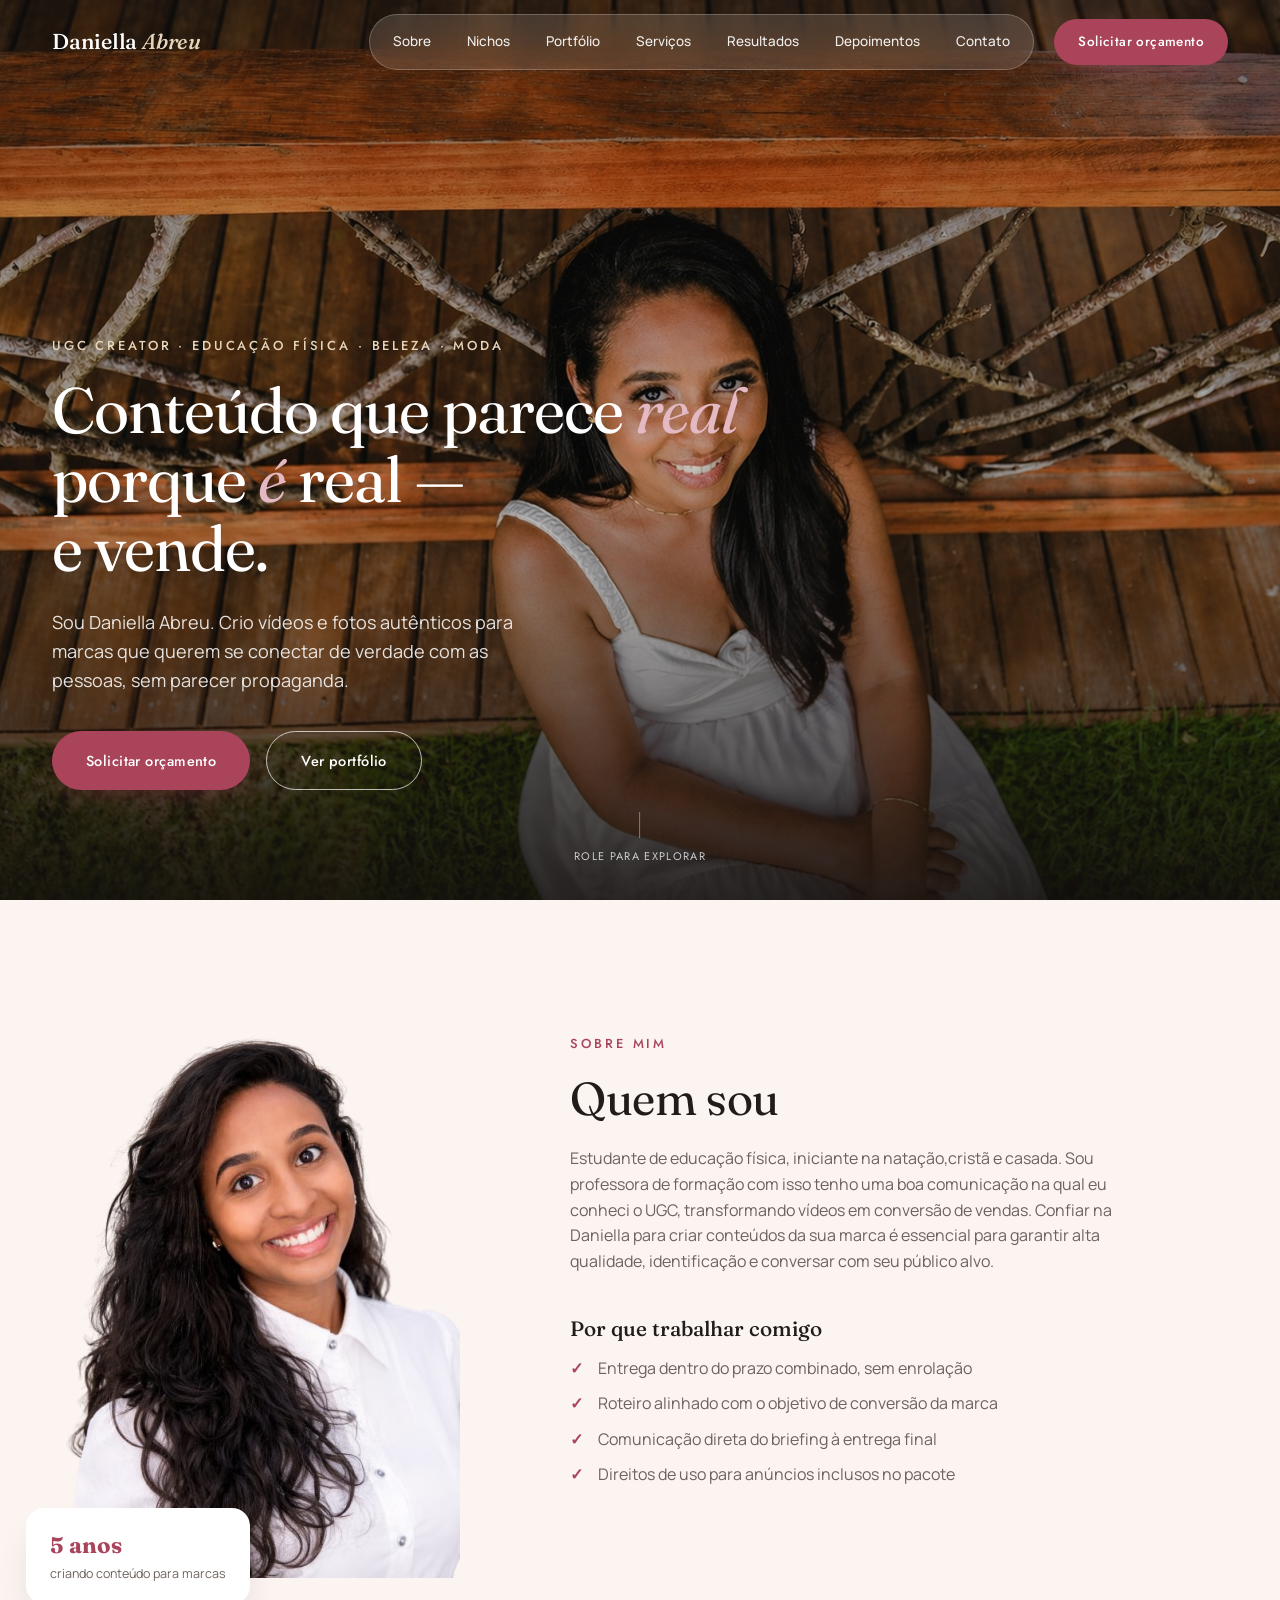
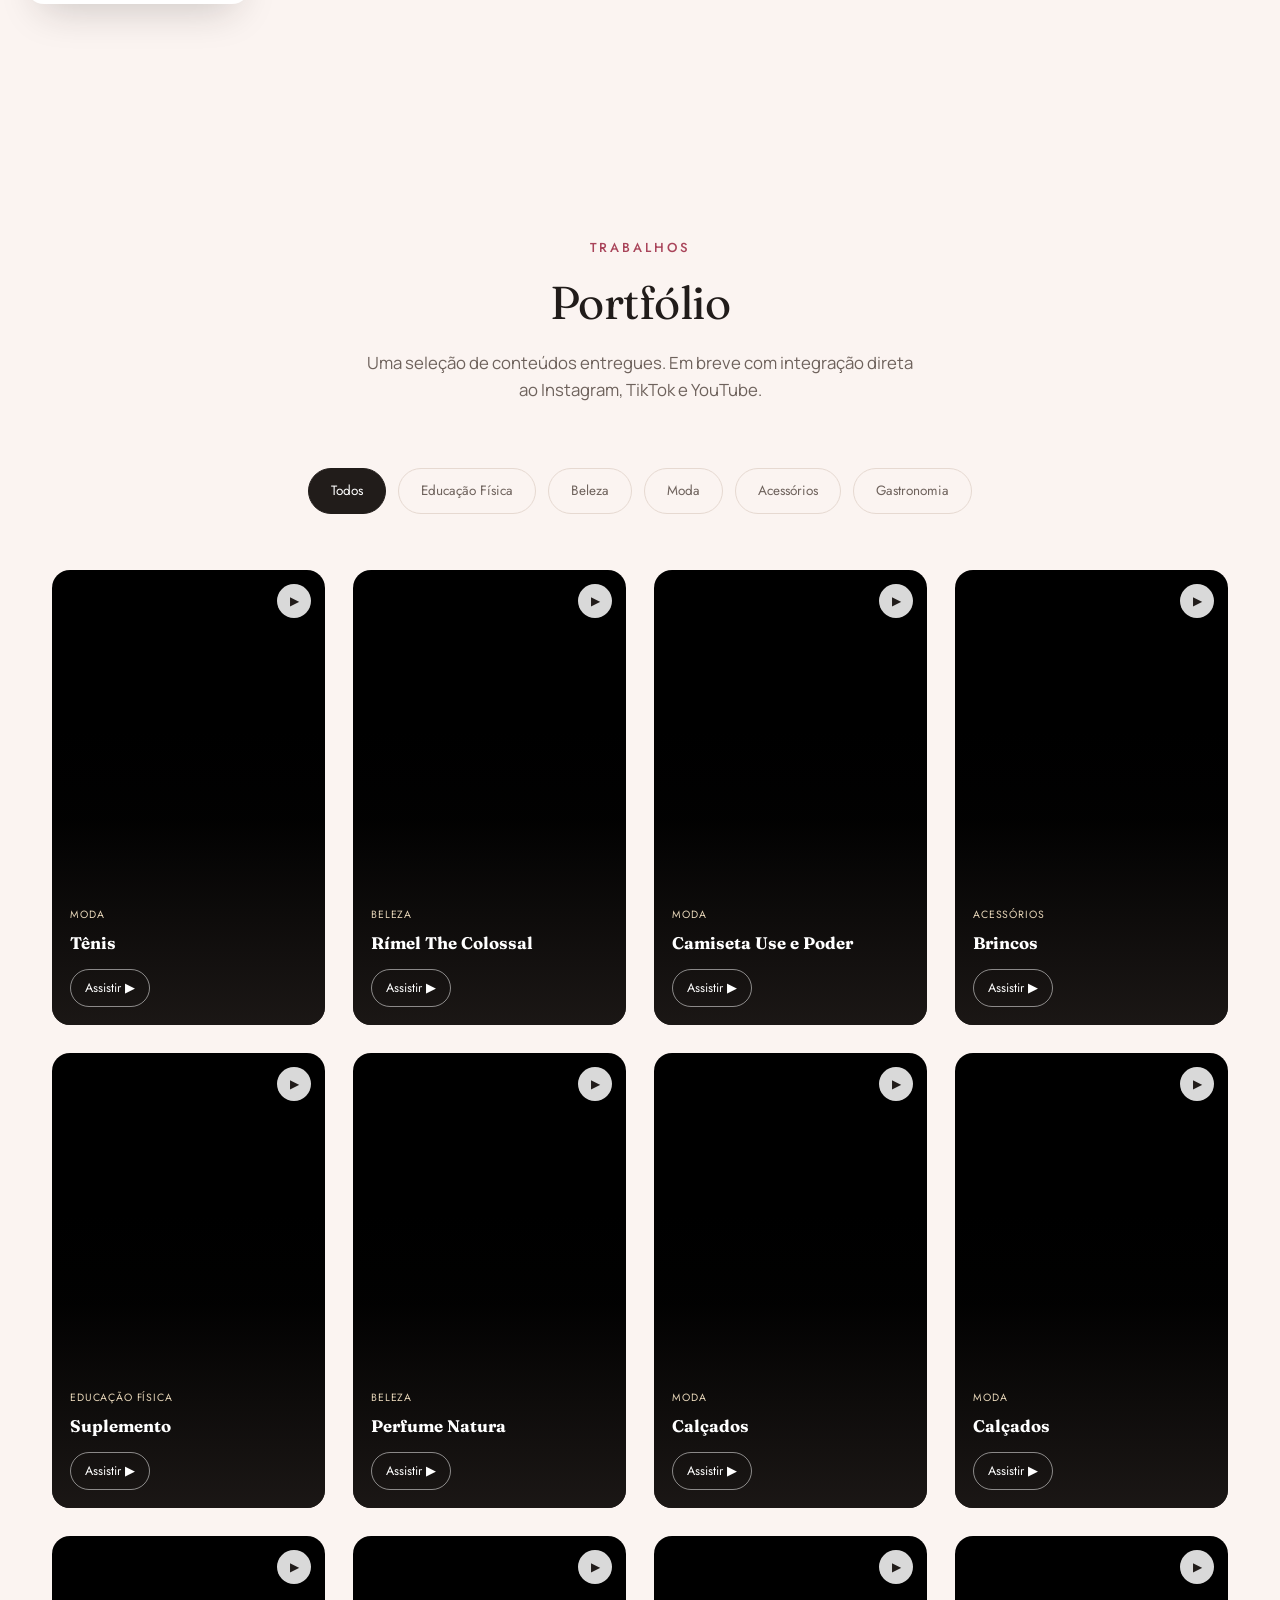
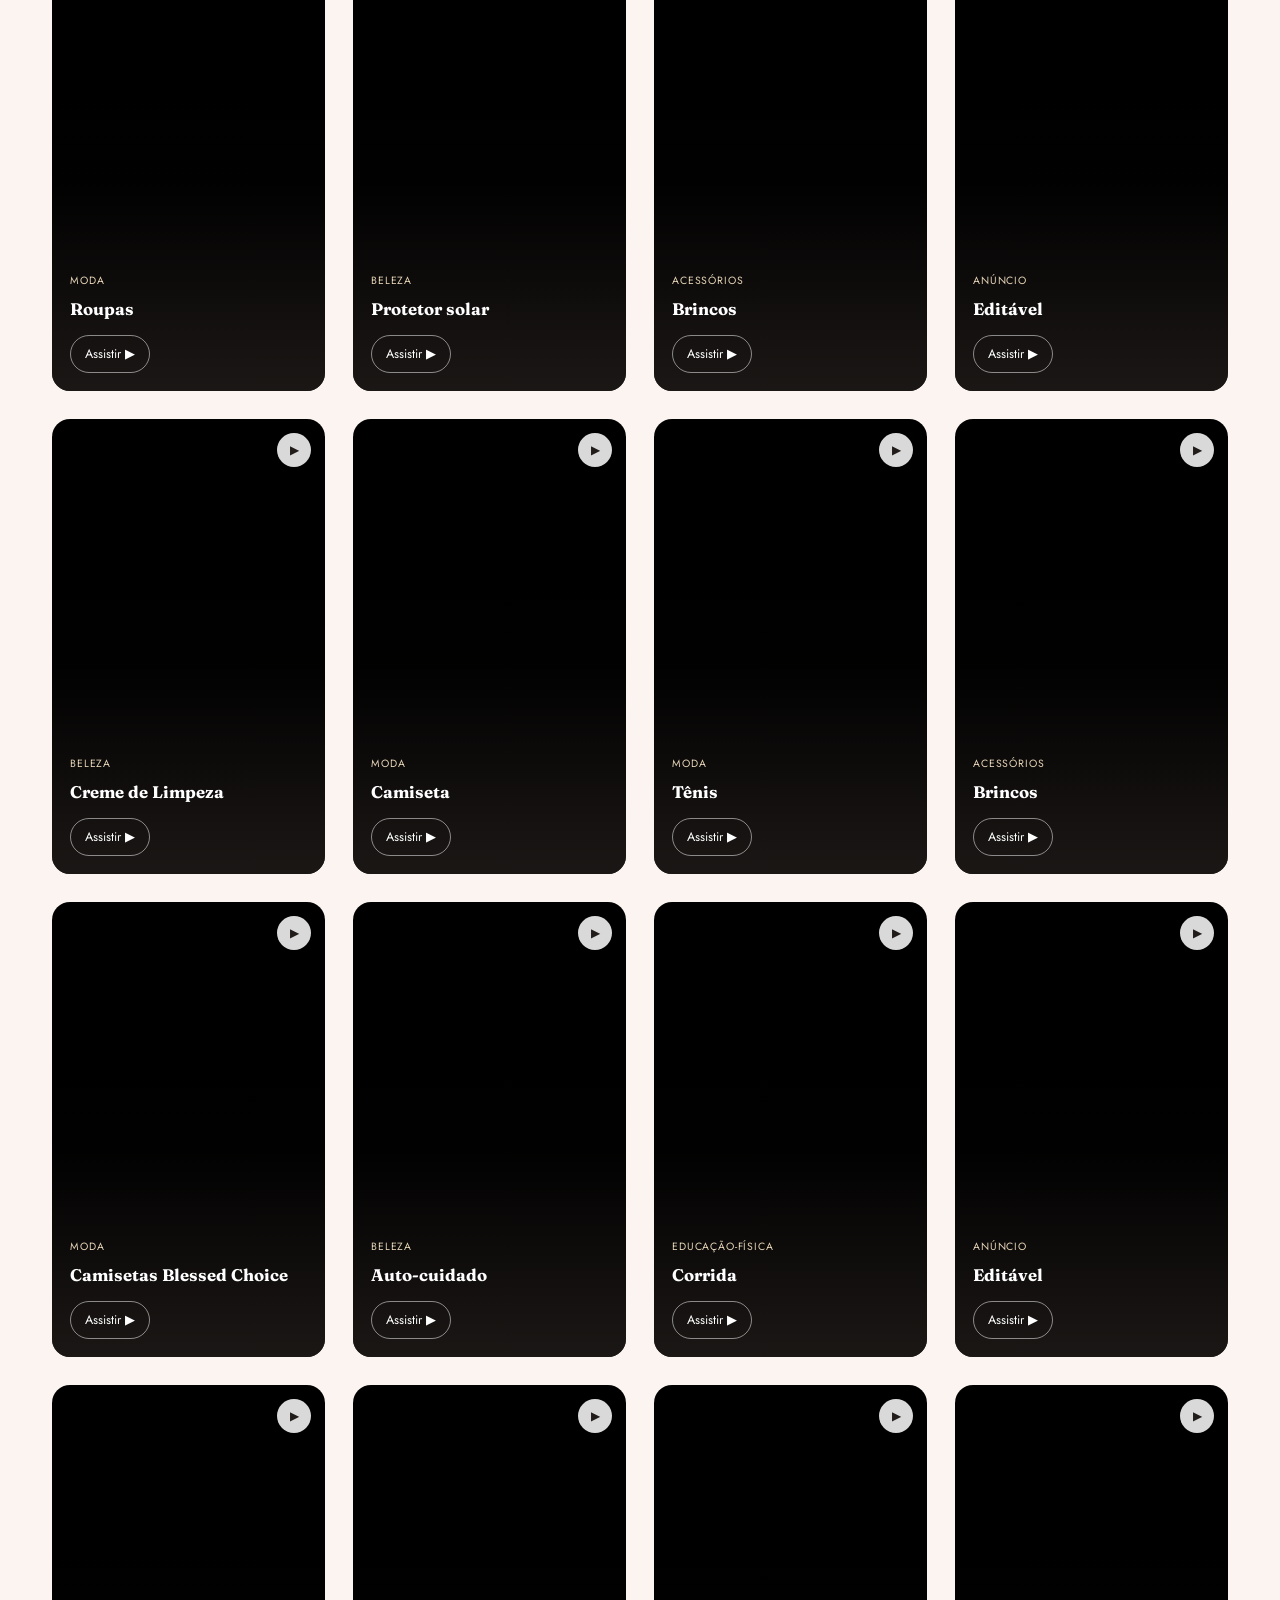
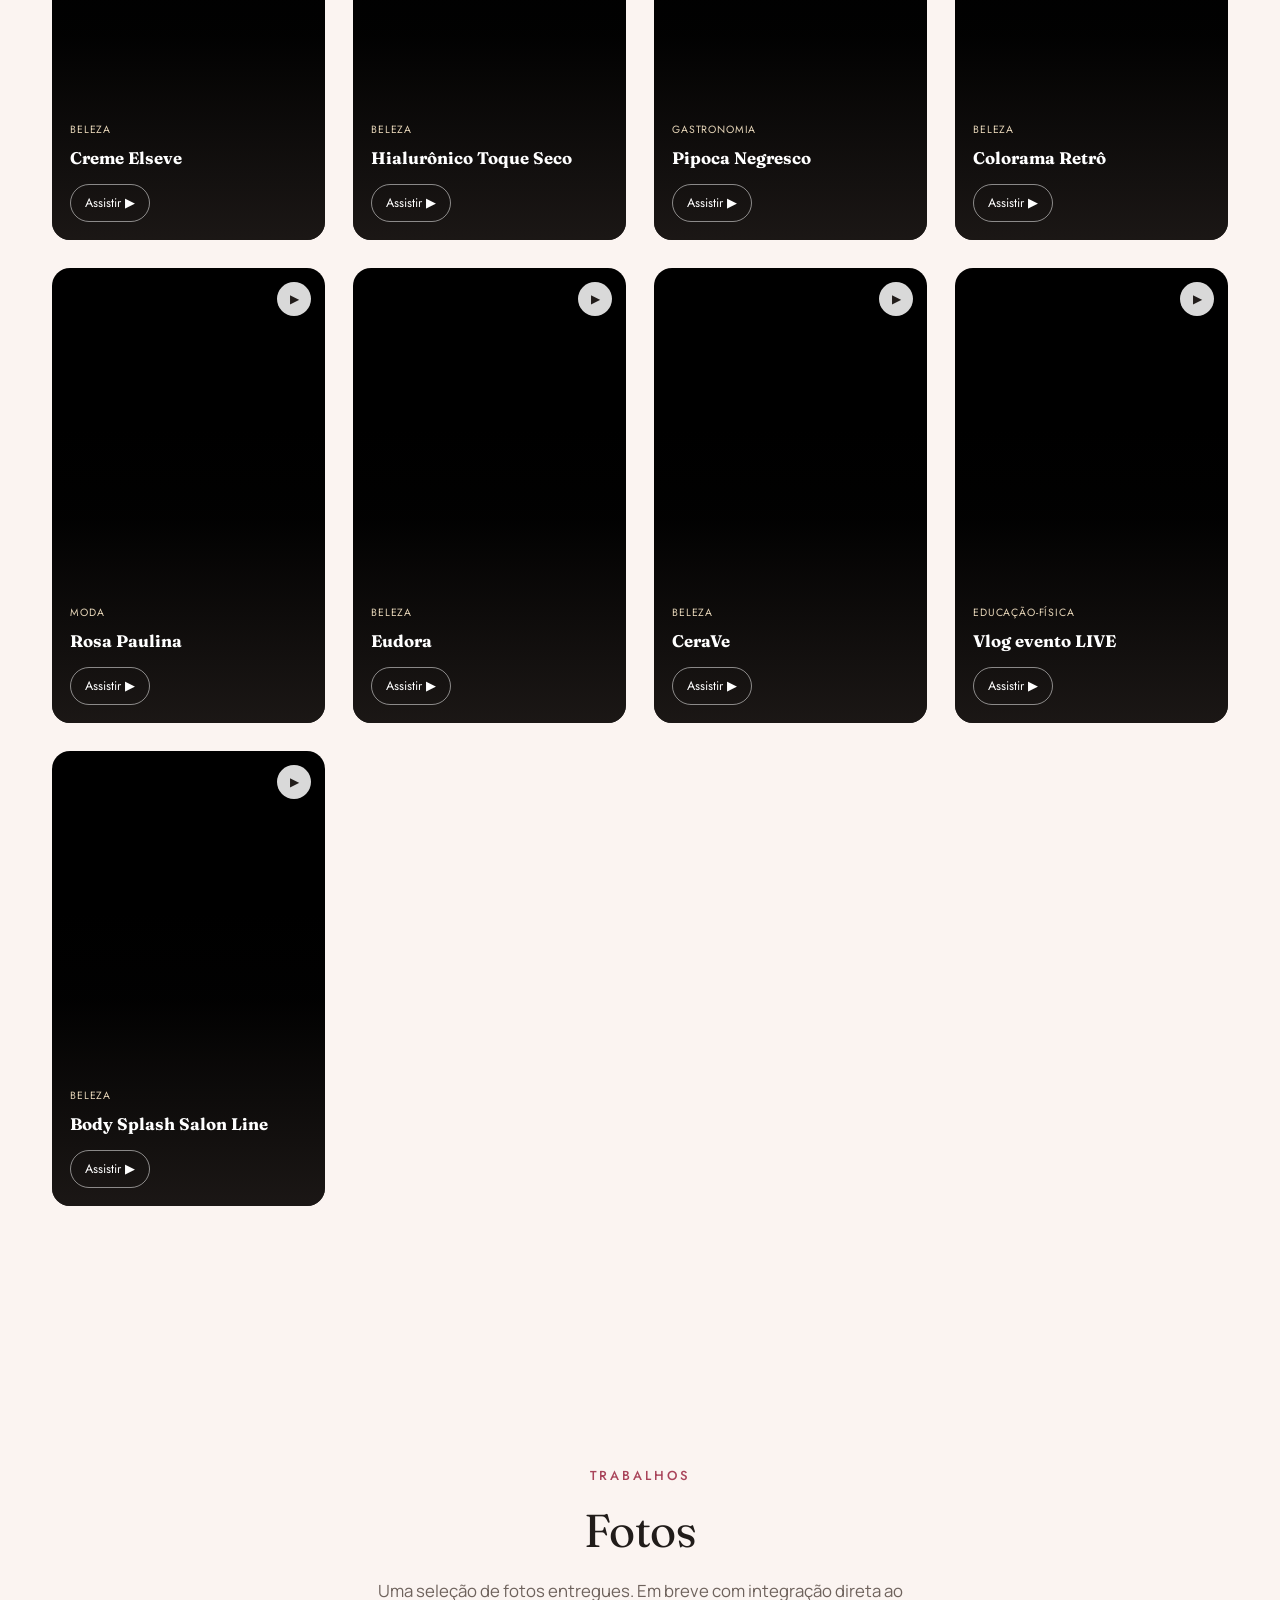
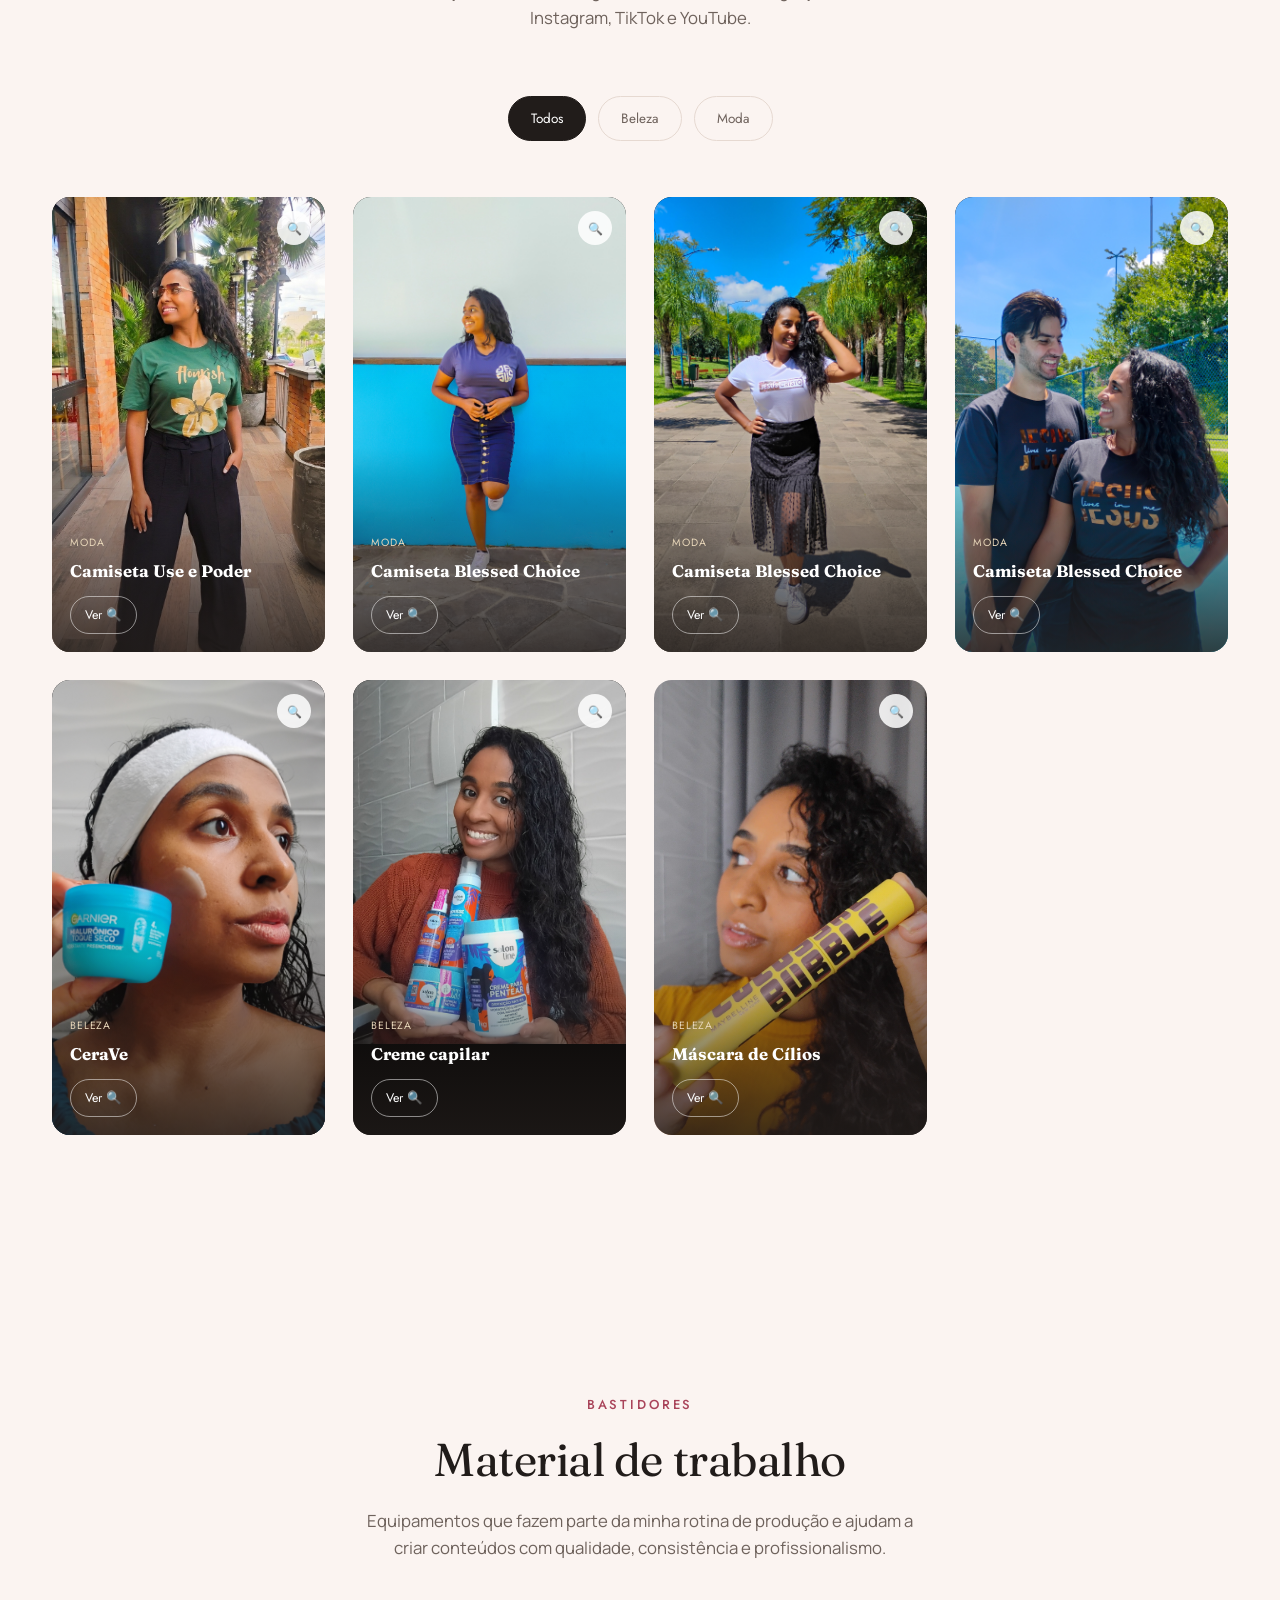
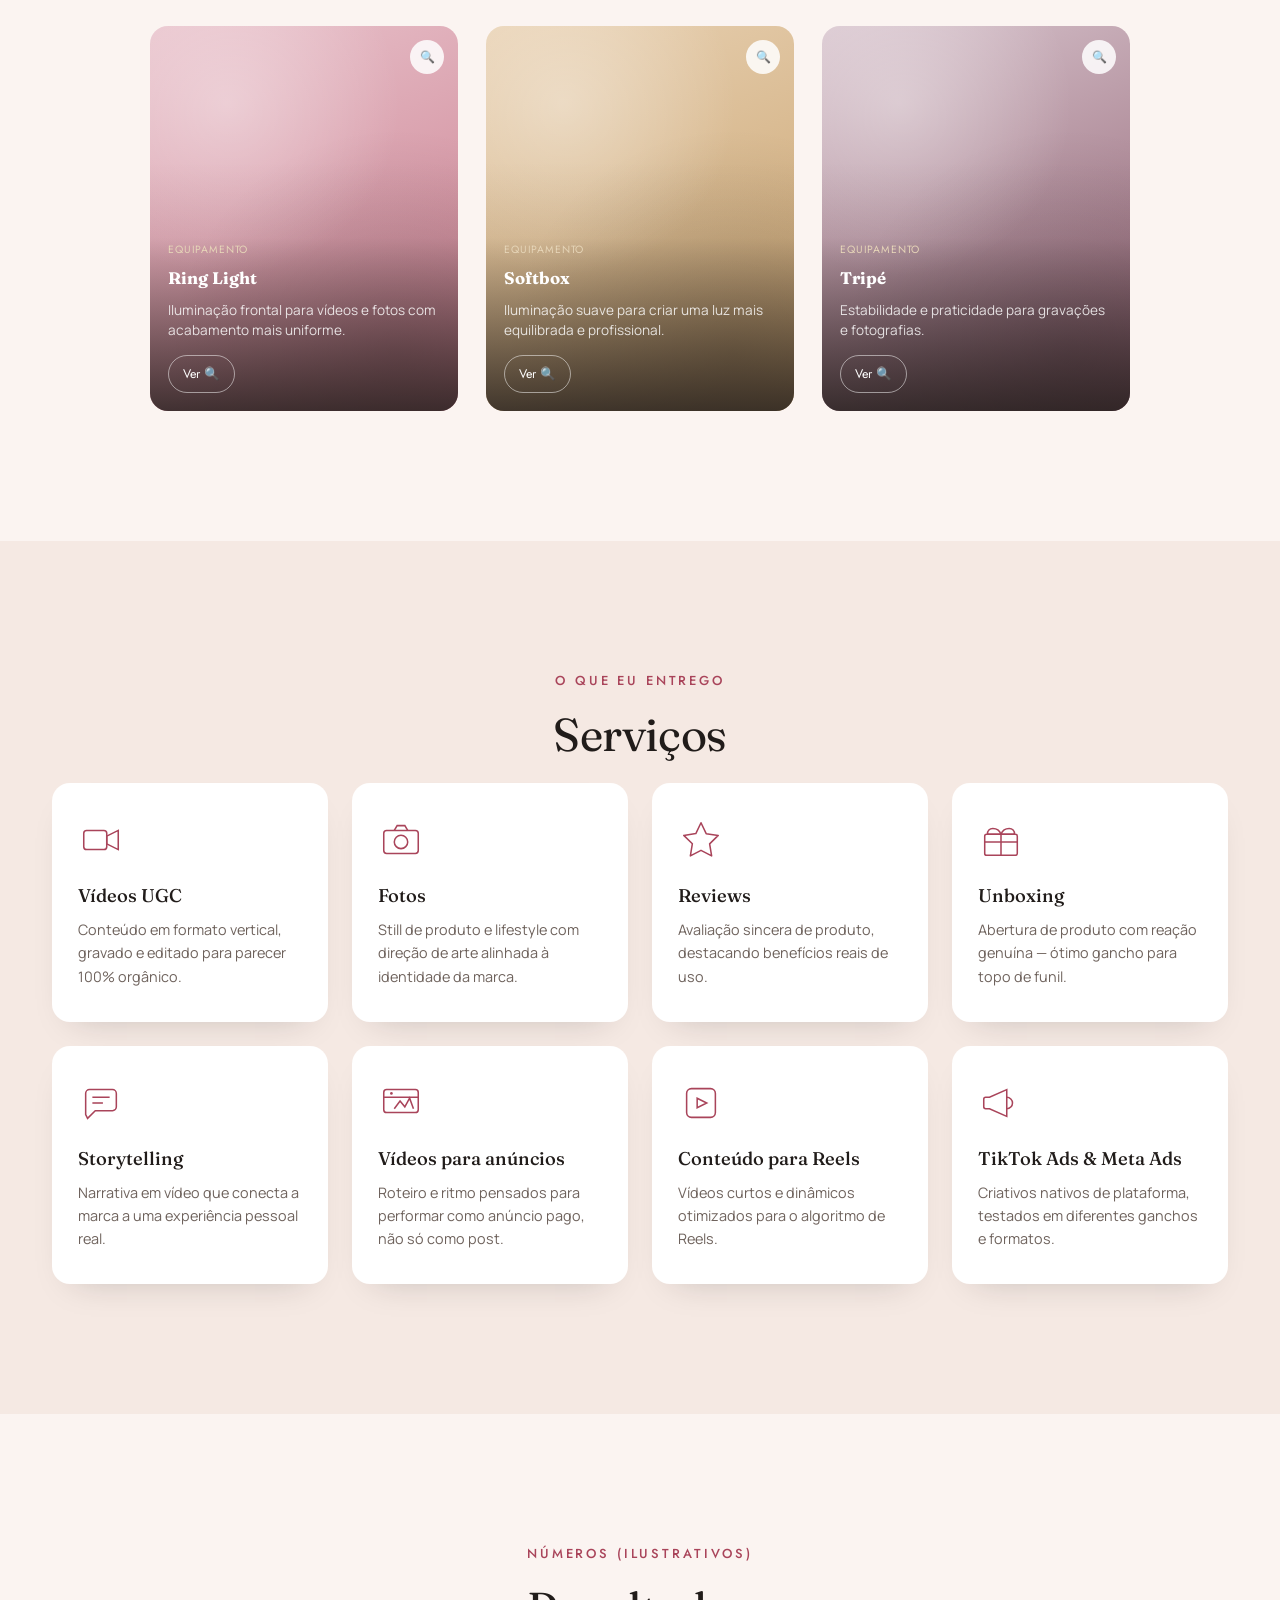
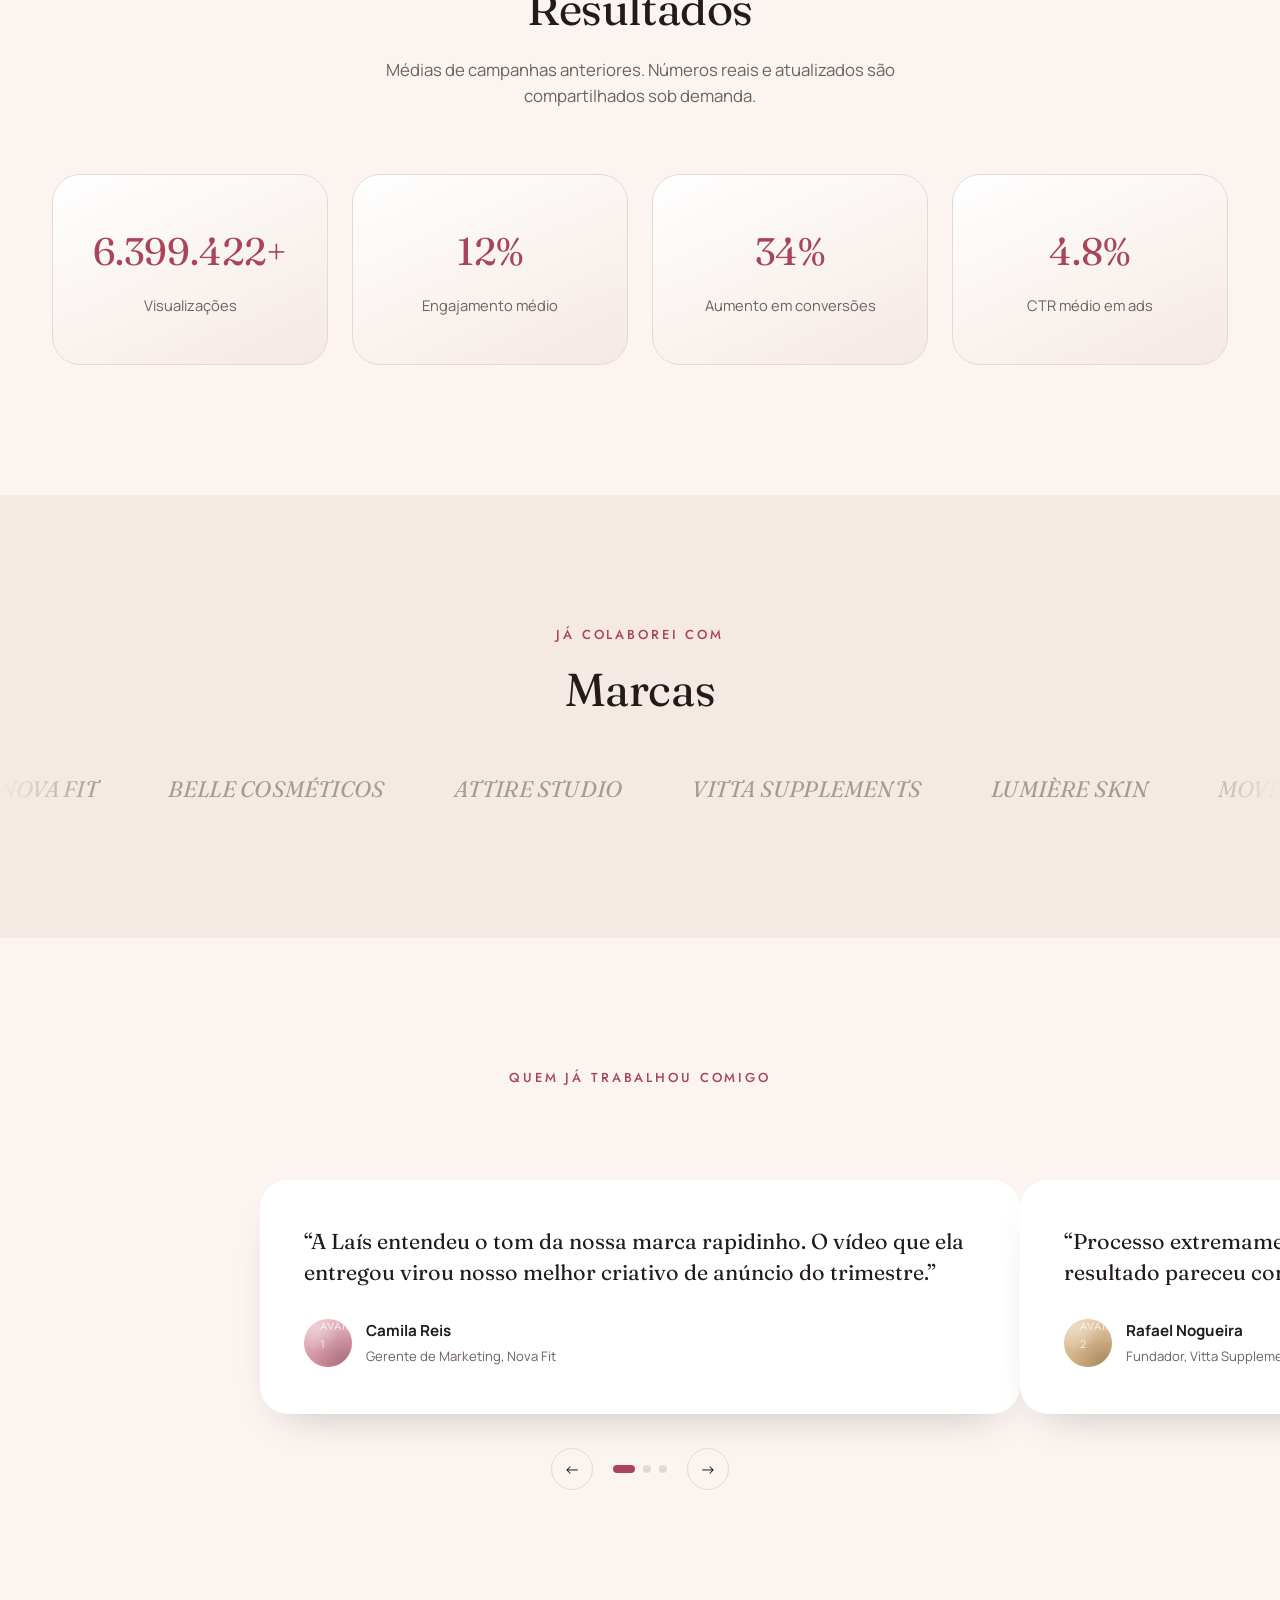
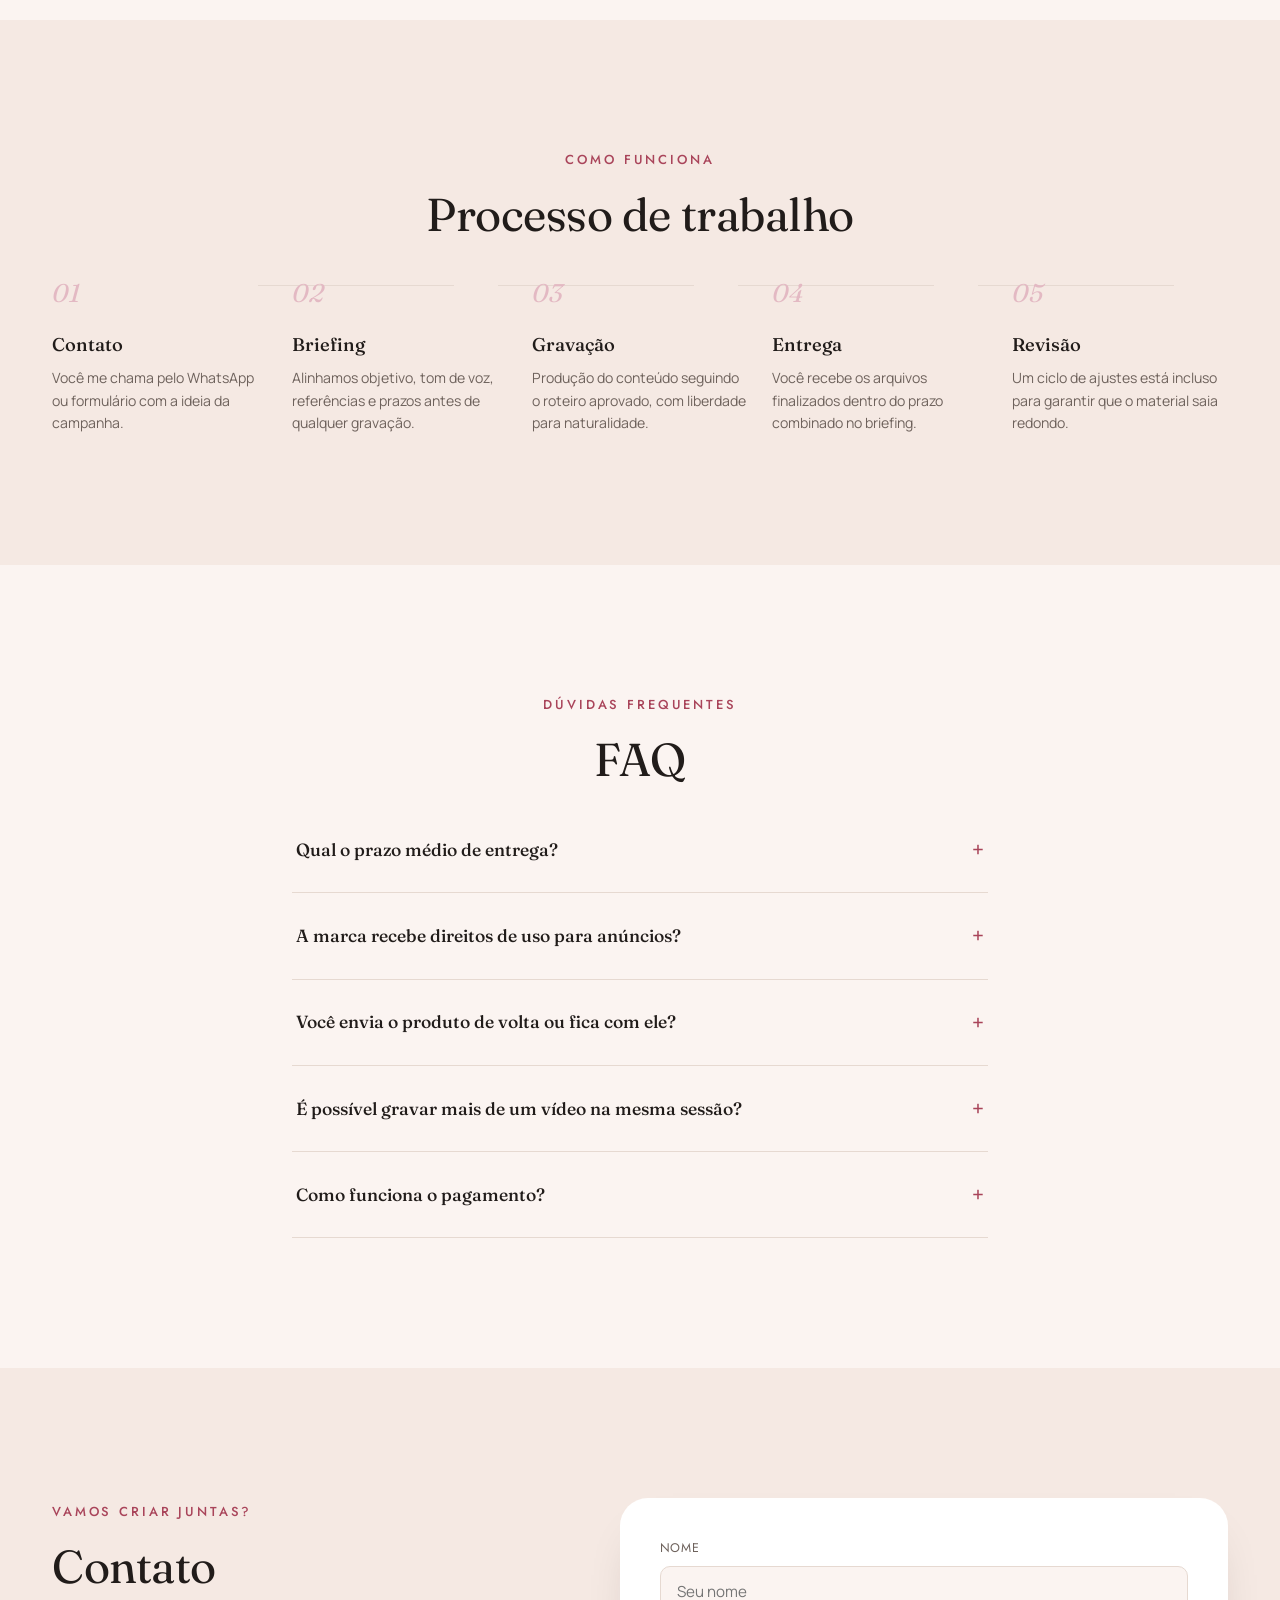
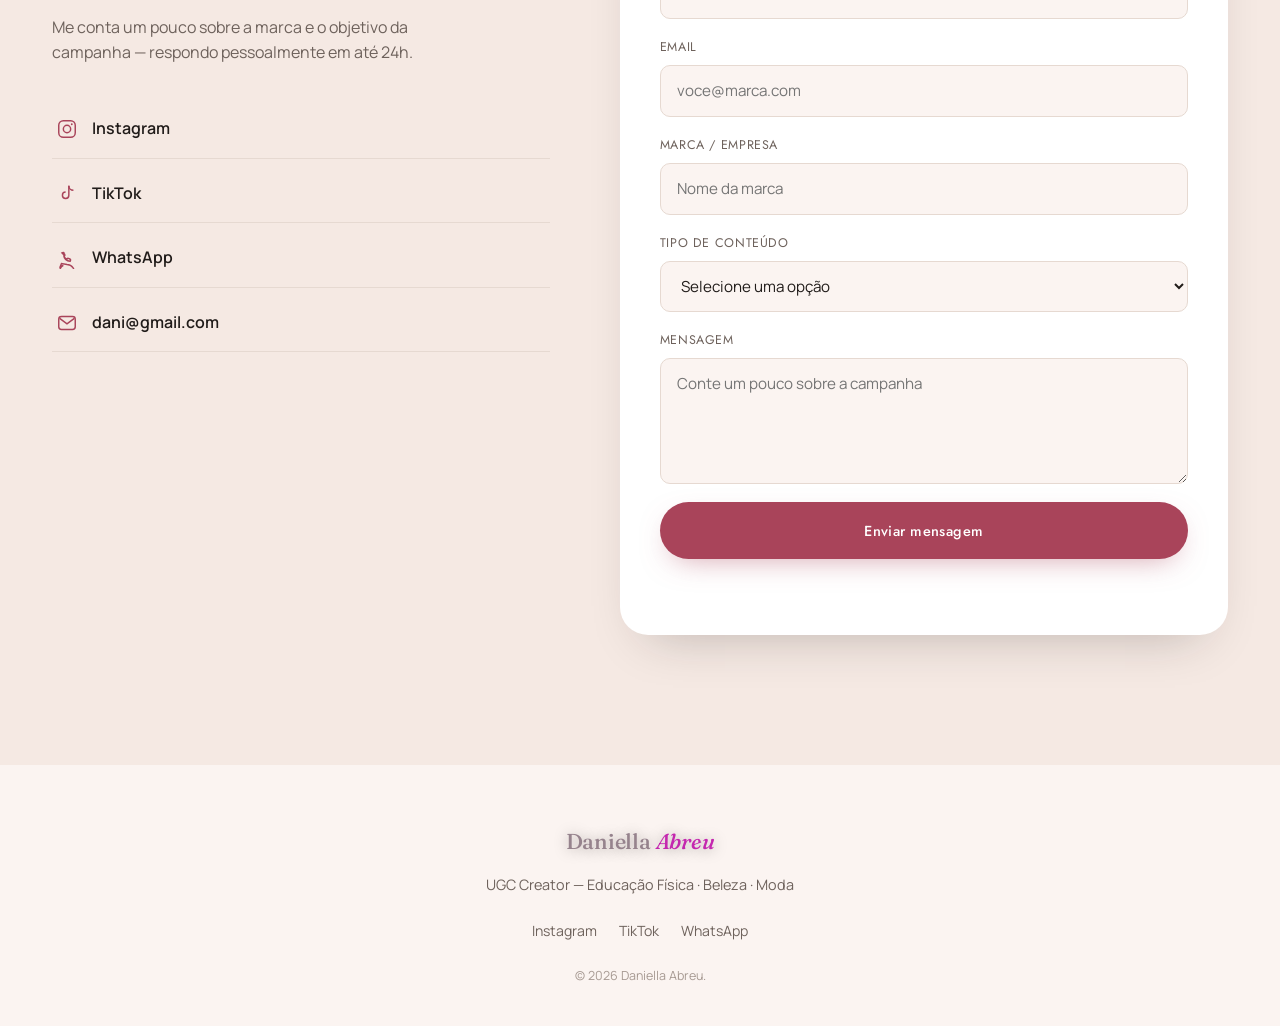
==== commit 7742526e: "Merge branch 'main' of https://github.com/GabrielPorcela/Portifolio-Dani" ====
--- a/index.html
+++ b/index.html
@@ -177,57 +177,19 @@
 </section>
 
 <!-- Modal de vídeo (placeholder para futura integração) -->
-<div class="video-modal" id="videoModal" aria-hidden="true">
+<div class="video-modal media-modal" id="videoModal" aria-hidden="true" role="dialog" aria-modal="true" aria-label="Vídeo do portfólio">
   <div class="video-modal-backdrop" id="videoModalBackdrop"></div>
-  <div class="video-modal-content">
-    
-    <button
-      class="video-modal-close"
-      id="videoModalClose"
-      aria-label="Fechar">
-      &times;
-    </button>
-
-  <div class="video-modal-frame">
-
-  <div class="phone-frame phone-modal">
-
+  <button class="video-modal-close" id="videoModalClose" aria-label="Fechar">&times;</button>
+  <div class="media-modal-stage">
     <video
       id="videoPlayer"
       class="video-player"
       controls
       playsinline
       preload="metadata">
-
-      <source src="videos/video1.mp4" type="video/mp4">
-
       Seu navegador não suporta vídeo.
     </video>
-
-  </div>
-
-  </div>
-
-    <div class="video-modal-info">
-
-      <span
-        class="video-modal-platform"
-        id="videoModalPlatform">
-        Instagram Reels
-      </span>
-
-      <h3 id="videoModalTitle">
-        Título do vídeo
-      </h3>
-
-      <p id="videoModalDesc">
-        Este espaço será conectado futuramente ao embed real do Instagram, TikTok ou YouTube.
-      </p>
-
-    </div>
-
-  </div>
-
+  </div>
 </div>
 
 <!-- ============================================= -->
@@ -254,22 +216,38 @@
 </section>
 
 <!-- Modal de foto (placeholder para futura integração) -->
-<div class="video-modal" id="photoModal" aria-hidden="true">
+<div class="video-modal media-modal" id="photoModal" aria-hidden="true" role="dialog" aria-modal="true" aria-label="Foto do portfólio">
   <div class="video-modal-backdrop" id="photoModalBackdrop"></div>
-  <div class="video-modal-content">
-    <button class="video-modal-close" id="photoModalClose" aria-label="Fechar">&times;</button>
-    <div class="video-modal-frame">
-      <div class="phone-frame phone-modal">
-        <div class="ph ph-tone-1" id="photoModalThumb"></div>
-      </div>
-    </div>
-    <div class="video-modal-info">
-      <span class="video-modal-platform" id="photoModalPlatform">Instagram</span>
-      <h3 id="photoModalTitle">Título da foto</h3>
-      <p id="photoModalDesc">
-        Este espaço será conectado futuramente à imagem real.
-      </p>
-    </div>
+  <button class="video-modal-close" id="photoModalClose" aria-label="Fechar">&times;</button>
+  <div class="media-modal-stage">
+    <img class="media-modal-img" id="photoModalThumb" alt="">
+  </div>
+</div>
+
+<!-- ============================================= -->
+<!-- 4C. MATERIAL DE TRABALHO                      -->
+<!-- ============================================= -->
+<section class="section" id="equipamentos">
+  <div class="container">
+    <span class="eyebrow reveal center">Bastidores</span>
+    <h2 class="section-title center reveal">Material de trabalho</h2>
+    <p class="section-lead center reveal">
+      Equipamentos que fazem parte da minha rotina de produção e ajudam a criar conteúdos com qualidade, consistência e profissionalismo.
+    </p>
+
+    <div class="equipment-grid" id="equipmentGrid">
+      <!-- Cards gerados via JavaScript a partir do array "equipmentItems" em script.js -->
+    </div>
+  </div>
+</section>
+
+<!-- Modal de equipamento -->
+<div class="video-modal media-modal" id="equipmentModal" aria-hidden="true" role="dialog" aria-modal="true" aria-label="Foto do equipamento">
+  <div class="video-modal-backdrop" id="equipmentModalBackdrop"></div>
+  <button class="video-modal-close" id="equipmentModalClose" aria-label="Fechar">&times;</button>
+  <div class="media-modal-stage">
+    <img class="media-modal-img" id="equipmentModalImg" alt="">
+    <div class="ph equipment-modal-ph" data-ph="Foto em breve"></div>
   </div>
 </div>
 
--- a/style.css
+++ b/style.css
@@ -568,71 +568,65 @@
 }
 .portfolio-card.is-hidden { display: none; }
 
-/* Modal de vídeo */
+/* Modais de mídia (vídeo e foto) */
 .video-modal {
   position: fixed; inset: 0; z-index: 400;
   display: flex; align-items: center; justify-content: center;
   opacity: 0; visibility: hidden;
   transition: opacity var(--dur) var(--ease), visibility 0s linear var(--dur);
-  padding: 24px;
 }
 .video-modal.is-open {
   opacity: 1; visibility: visible;
   transition: opacity var(--dur) var(--ease), visibility 0s;
 }
-.video-modal-backdrop { position: absolute; inset: 0; background: rgba(33,28,26,.7); backdrop-filter: blur(6px); }
-.video-modal-content {
+.video-modal-backdrop {
+  position: absolute; inset: 0;
+  background: rgba(22,18,17,.92);
+  backdrop-filter: blur(8px);
+  -webkit-backdrop-filter: blur(8px);
+}
+.media-modal-stage {
   position: relative;
-  background: var(--color-surface);
-  border-radius: var(--radius-lg);
-  max-width: 620px; width: 100%;
-  display: grid; grid-template-columns: .8fr 1.2fr;
-  overflow: hidden;
-  transform: translateY(24px) scale(.97);
+  width: 100%; height: 100%;
+  display: flex; align-items: center; justify-content: center;
+  padding: 72px 24px 32px;
+  transform: translateY(18px) scale(.98);
   transition: transform var(--dur) var(--ease);
-  max-height: 86vh;
-}
-.video-modal.is-open .video-modal-content { transform: translateY(0) scale(1); }
-.video-modal-frame { background: var(--color-bg-alt); display: flex; align-items: center; justify-content: center; padding: 24px; }
-.phone-modal {
-    position: relative;
-    width: 100%;
-    max-width: 170px;
-    aspect-ratio: 9 / 17.5;
-    border-radius: 24px;
-    border-width: 6px;
-    overflow: hidden;
-}
-
-.video-modal-play {
-  position: absolute; top: 50%; left: 50%; transform: translate(-50%,-50%);
-  width: 46px; height: 46px; border-radius: 50%;
-  background: rgba(255,255,255,.9);
-  display: flex; align-items: center; justify-content: center;
-  color: var(--color-ink);
-}
-.video-modal-info { padding: 32px 30px; overflow-y: auto; }
-.video-modal-platform {
-  font-family: var(--font-label); font-size: 11.5px; letter-spacing: .08em; text-transform: uppercase;
-  color: var(--color-accent);
-}
-.video-modal-info h3 { font-family: var(--font-display); font-size: 1.5rem; margin: 10px 0 12px; }
-.video-modal-info p { color: var(--color-ink-soft); font-size: .93rem; }
+}
+.video-modal.is-open .media-modal-stage { transform: none; }
+
+/* Mídia: tamanho natural limitado à viewport, sem cortes nem distorção */
+.video-player,
+.media-modal-img {
+  display: block;
+  width: auto; height: auto;
+  max-width: calc(100vw - 48px);
+  max-height: calc(100vh - 104px);
+  max-height: calc(100dvh - 104px);
+  object-fit: contain;
+  border-radius: var(--radius-md);
+  box-shadow: 0 30px 80px -20px rgba(0,0,0,.6);
+}
+.video-player {
+  background: #000;
+  opacity: 0;
+  transition: opacity .3s var(--ease);
+}
+.video-modal.is-ready .video-player { opacity: 1; }
+
 .video-modal-close {
-  position: absolute; top: 14px; right: 14px;
-  width: 34px; height: 34px; border-radius: 50%;
-  background: var(--color-bg-alt);
-  font-size: 20px; line-height: 1;
+  position: absolute; top: 18px; right: 18px;
+  width: 44px; height: 44px; border-radius: 50%;
+  background: rgba(255,255,255,.12);
+  border: 1px solid rgba(255,255,255,.22);
+  color: #fff;
+  font-size: 26px; line-height: 1;
   display: flex; align-items: center; justify-content: center;
   z-index: 2;
-}
-
-.video-player {
-    width: 100%;
-    height: 100%;
-    display: block;
-    object-fit: contain;
-}
+  transition: background .25s var(--ease), transform .25s var(--ease);
+}
+.video-modal-close:hover { background: rgba(255,255,255,.24); transform: rotate(90deg); }
+.video-modal-close:focus-visible { outline: 2px solid var(--color-accent-soft); outline-offset: 3px; }
 
 /* ==========================================================
    ENQUADRAMENTO DOS VÍDEOS DO PORTFÓLIO
@@ -653,6 +647,43 @@
     object-fit: cover;
     object-position: center;
 }
+
+/* ==========================================================
+   MATERIAL DE TRABALHO
+   Reaproveita o visual de .portfolio-card
+   ========================================================== */
+.equipment-grid {
+  display: grid;
+  grid-template-columns: repeat(3, 1fr);
+  gap: 28px;
+  max-width: 980px;
+  margin: 0 auto;
+}
+.equipment-card { aspect-ratio: 4/5; }
+.equipment-card-img {
+  position: absolute; inset: 0;
+  width: 100%; height: 100%;
+  object-fit: cover;
+  display: block;
+}
+.equipment-card-img.is-missing { display: none; }
+.equipment-card-desc {
+  font-size: .85rem;
+  line-height: 1.5;
+  color: rgba(255,255,255,.82);
+  margin: -4px 0 14px;
+}
+
+/* Modal: placeholder exibido apenas enquanto a foto não existir */
+.equipment-modal-ph {
+  display: none;
+  width: min(420px, calc(100vw - 48px));
+  height: auto;
+  aspect-ratio: 4/5;
+  border-radius: var(--radius-md);
+}
+#equipmentModal.is-missing .media-modal-img { display: none; }
+#equipmentModal.is-missing .equipment-modal-ph { display: block; }
 
 /* -------------------- 12. SERVIÇOS -------------------- */
 .services-grid {
@@ -933,8 +964,8 @@
   .menu-toggle { display: flex; }
   .niches-grid { grid-template-columns: 1fr; }
   .results-grid { grid-template-columns: repeat(2, 1fr); }
-  .video-modal-content { grid-template-columns: 1fr; max-height: 90vh; overflow-y: auto; }
-  .video-modal-frame { padding: 30px; }
+  .equipment-grid { gap: 20px; }
+  .equipment-card { aspect-ratio: 3/4; }
 }
 
 @media (max-width: 600px) {
@@ -951,6 +982,15 @@
   .testimonial-card { padding: 32px 26px; }
   .about-tag { position: static; margin-top: 18px; }
   .float-badge { font-size: 11px; padding: 9px 14px; }
+  .equipment-grid { grid-template-columns: 1fr; max-width: 380px; }
+  .media-modal-stage { padding: 68px 12px 16px; }
+  .video-player,
+  .media-modal-img {
+    max-width: calc(100vw - 24px);
+    max-height: calc(100vh - 84px);
+    max-height: calc(100dvh - 84px);
+  }
+  .video-modal-close { top: 12px; right: 12px; }
 }
 
 /* -------------------- 22. MOVIMENTO REDUZIDO -------------------- */
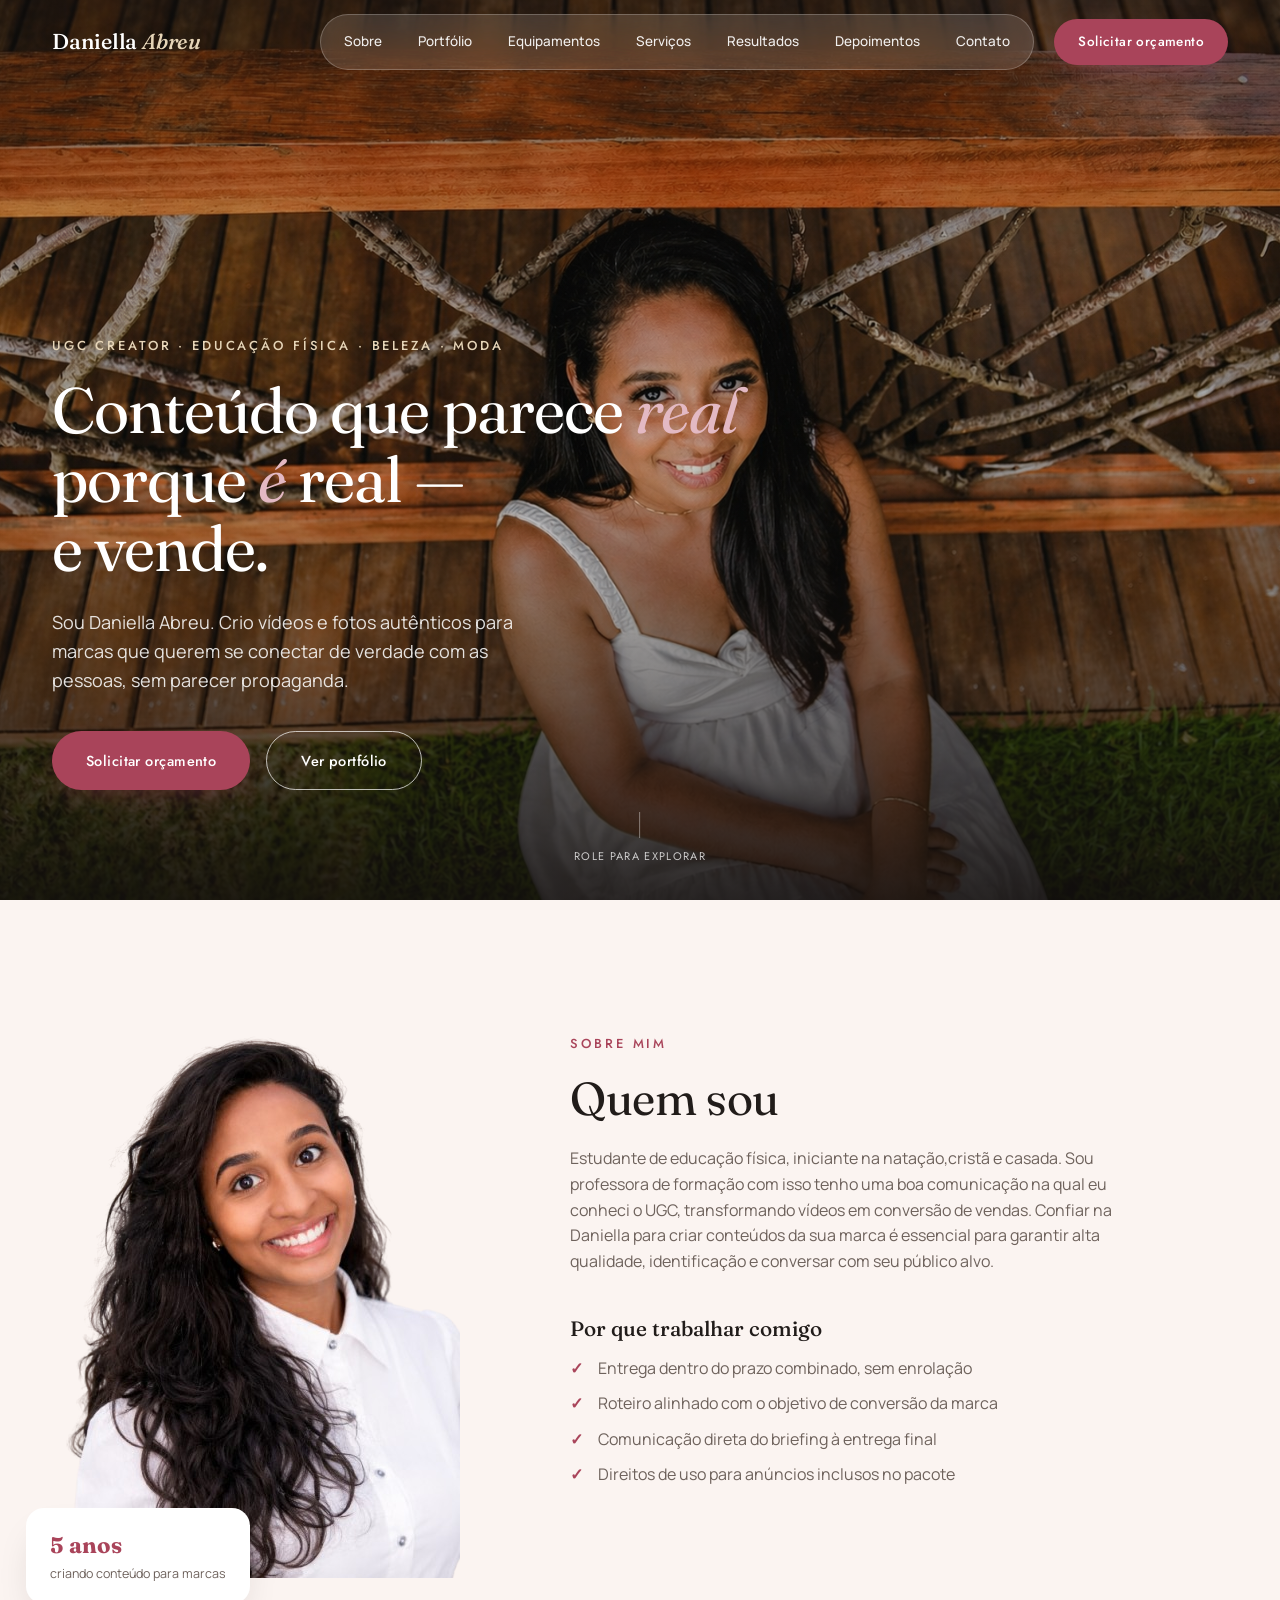
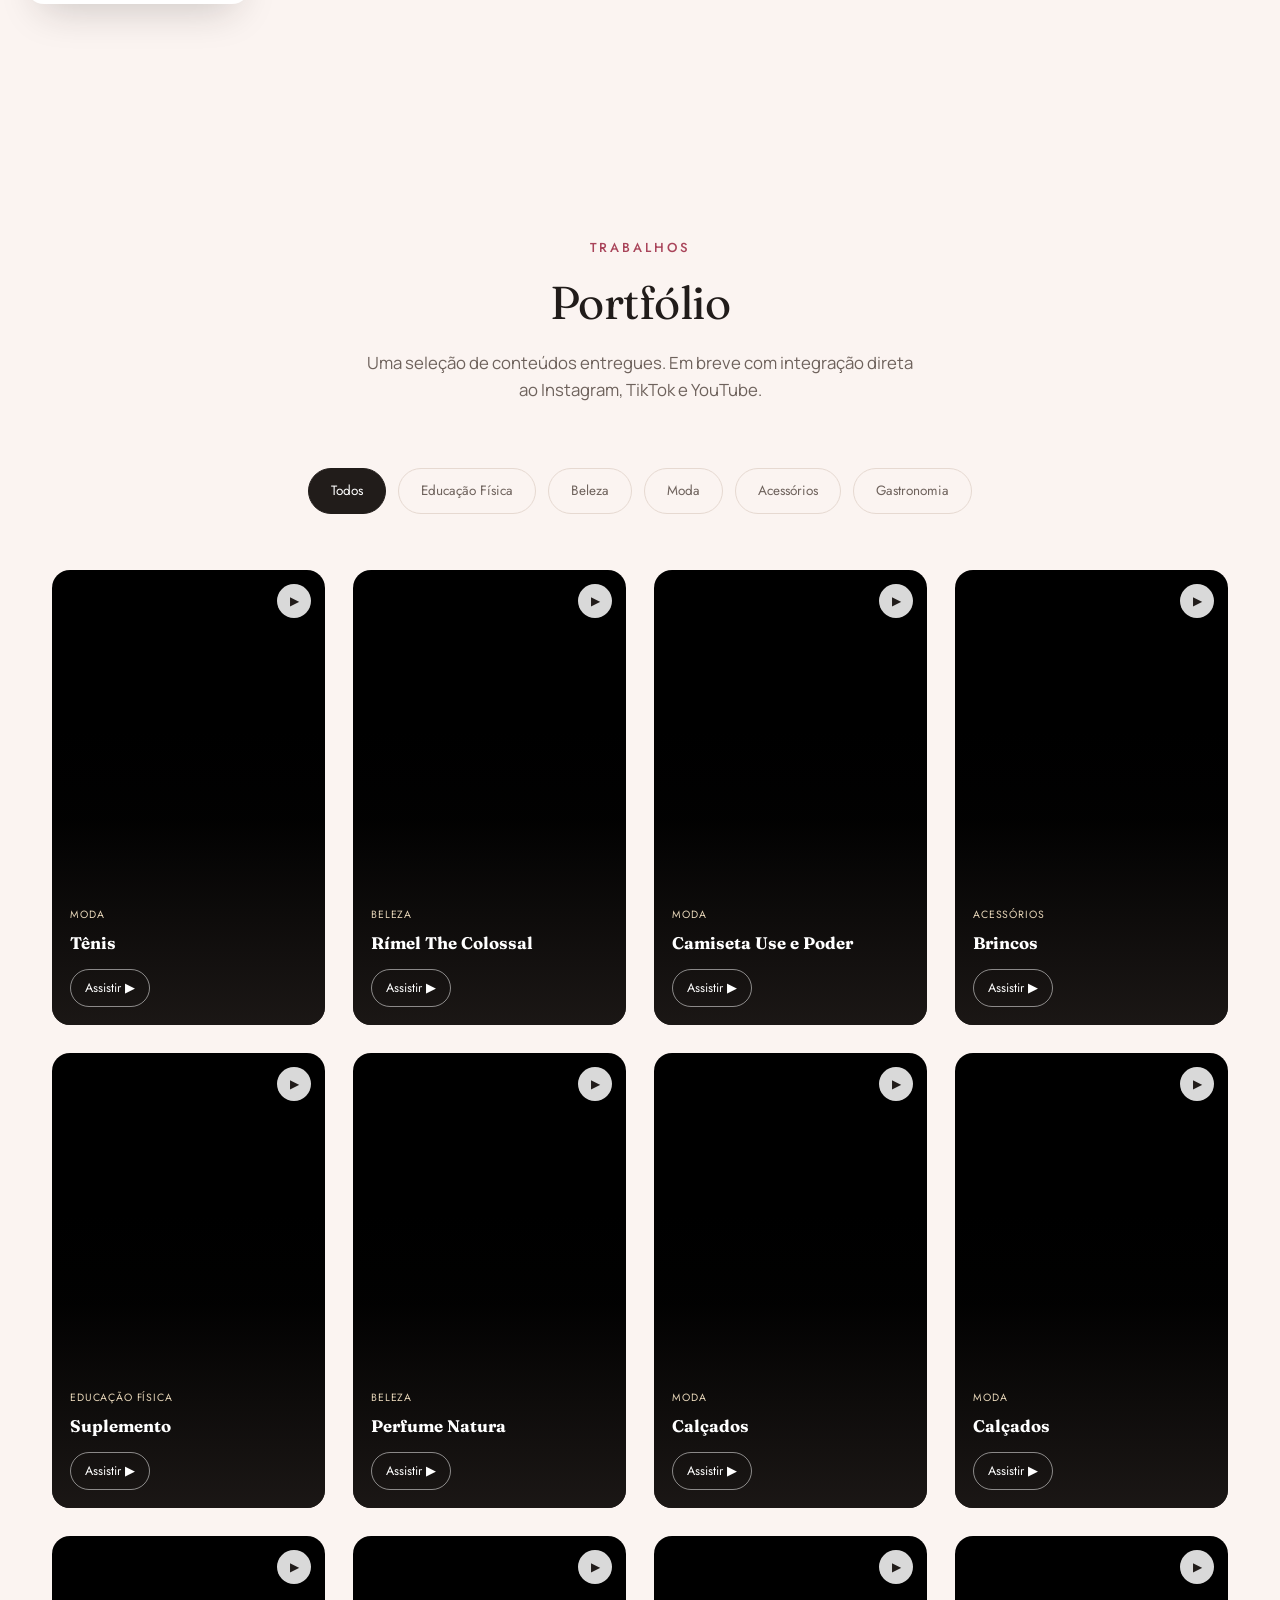
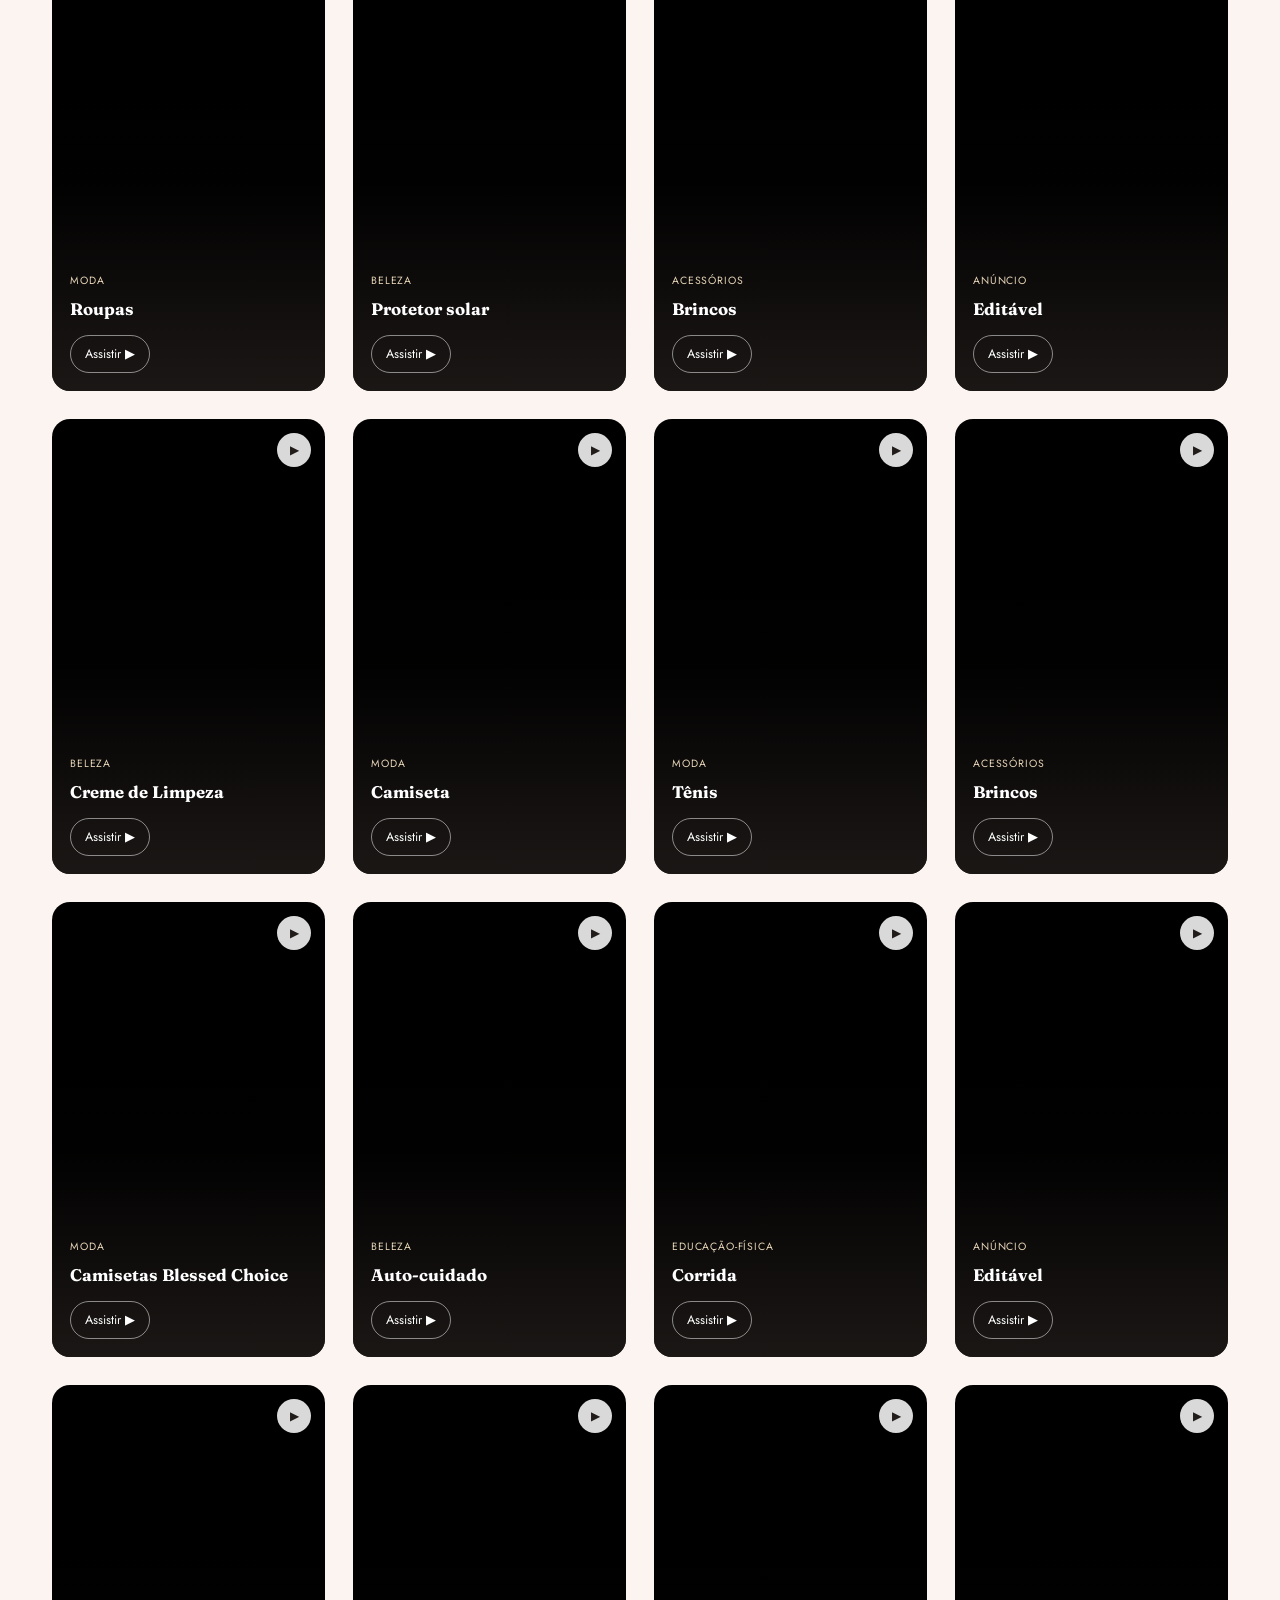
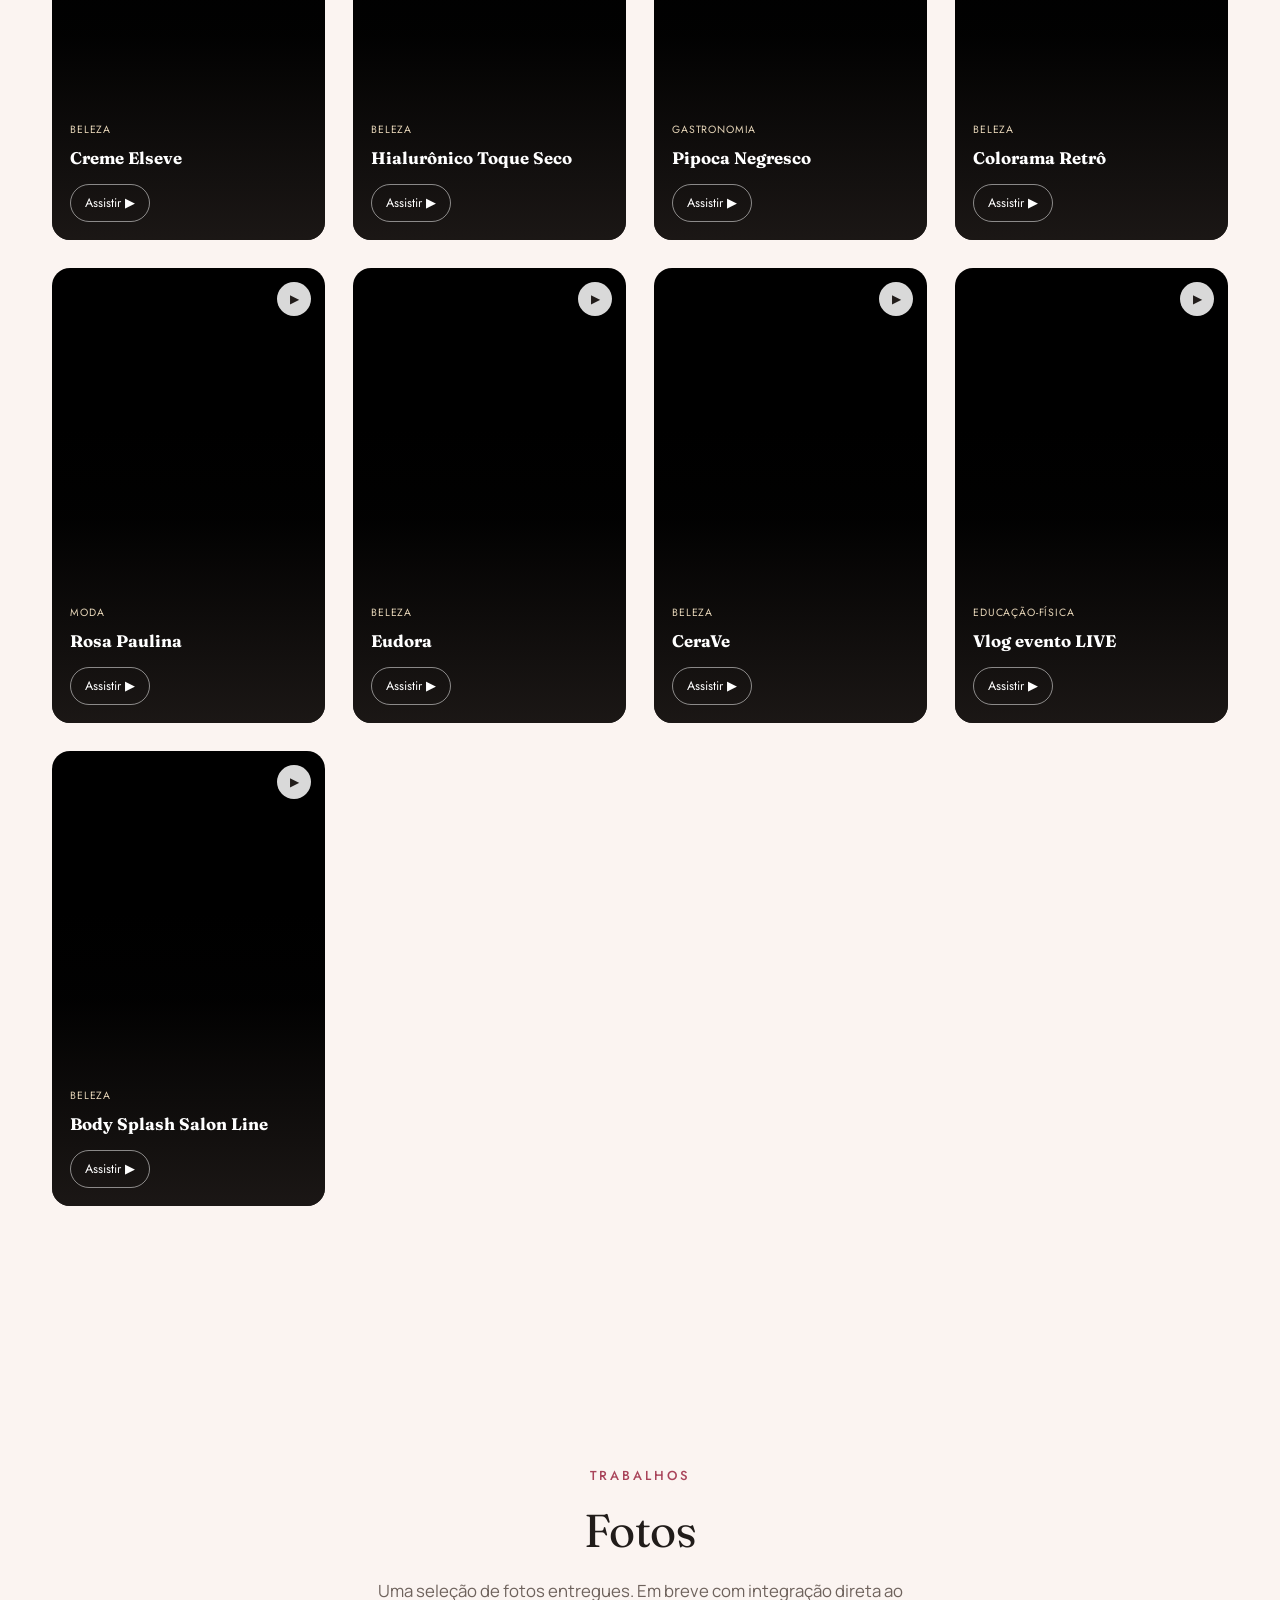
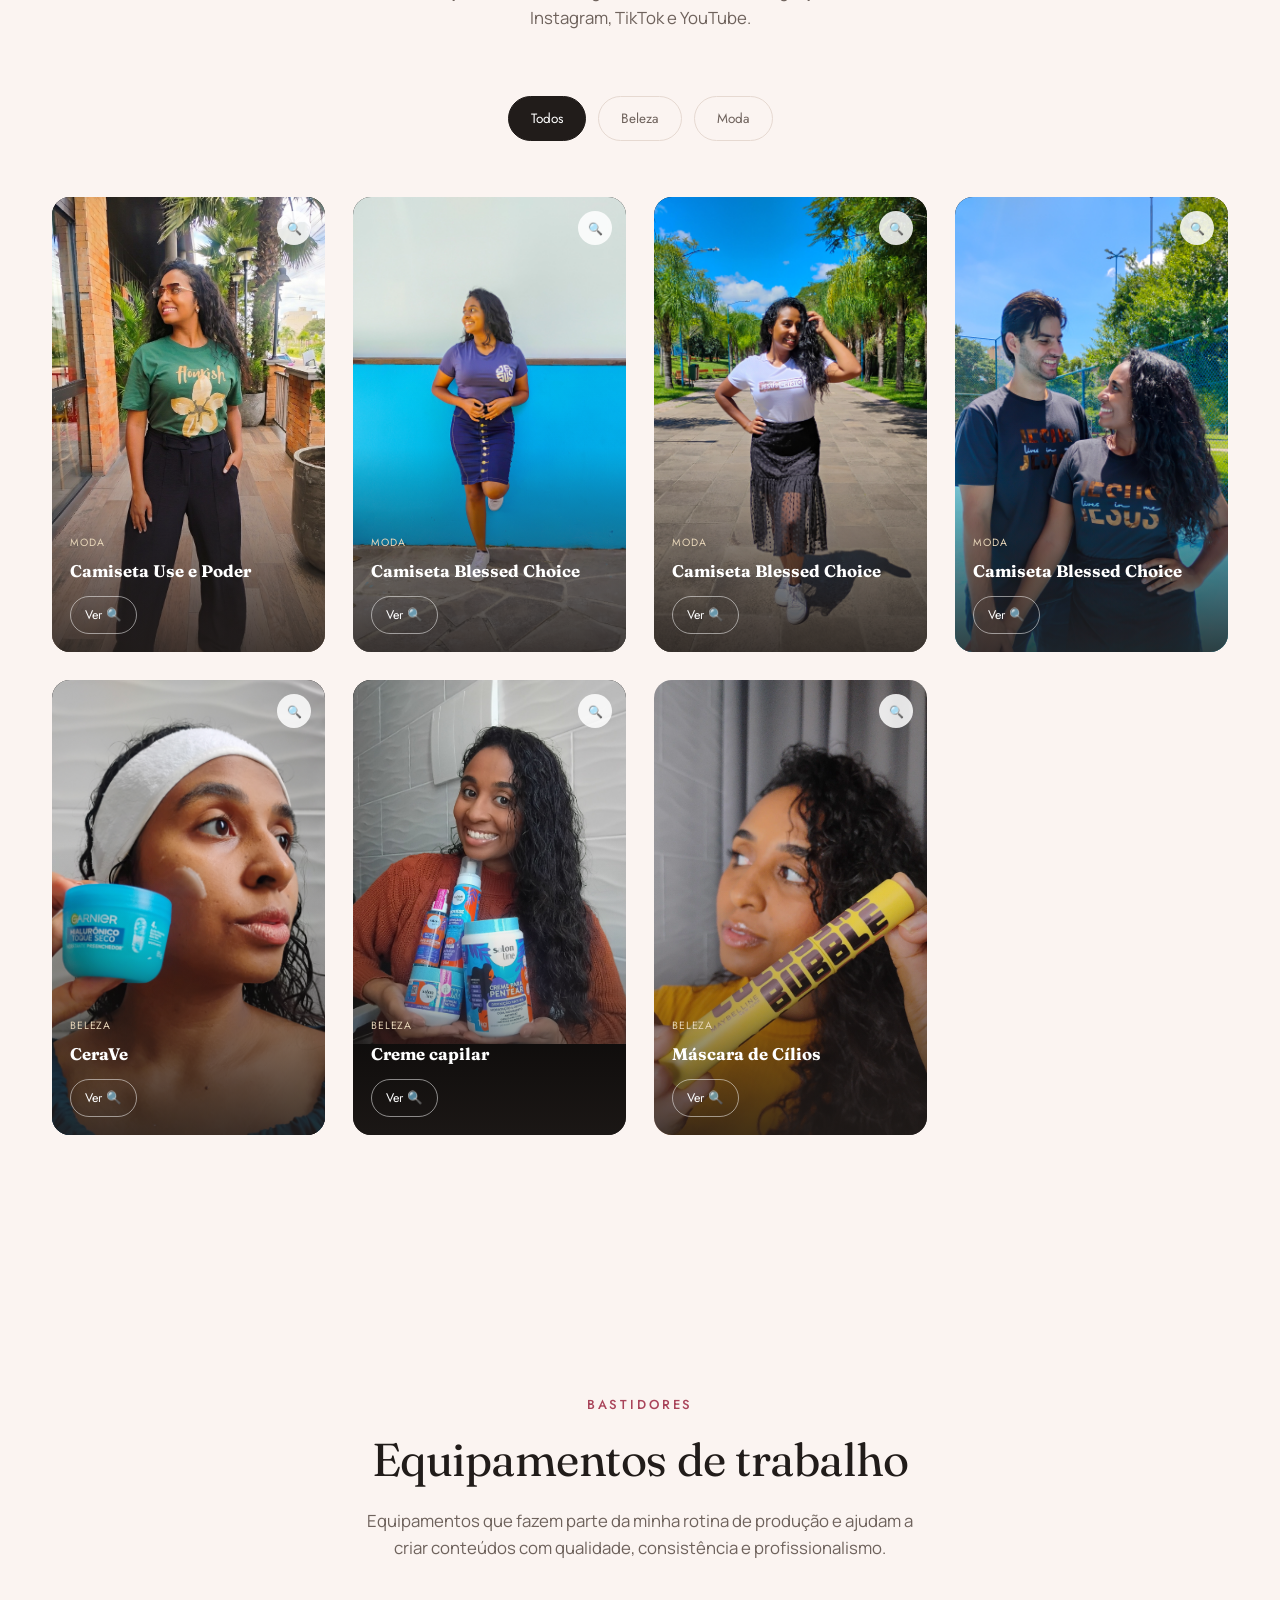
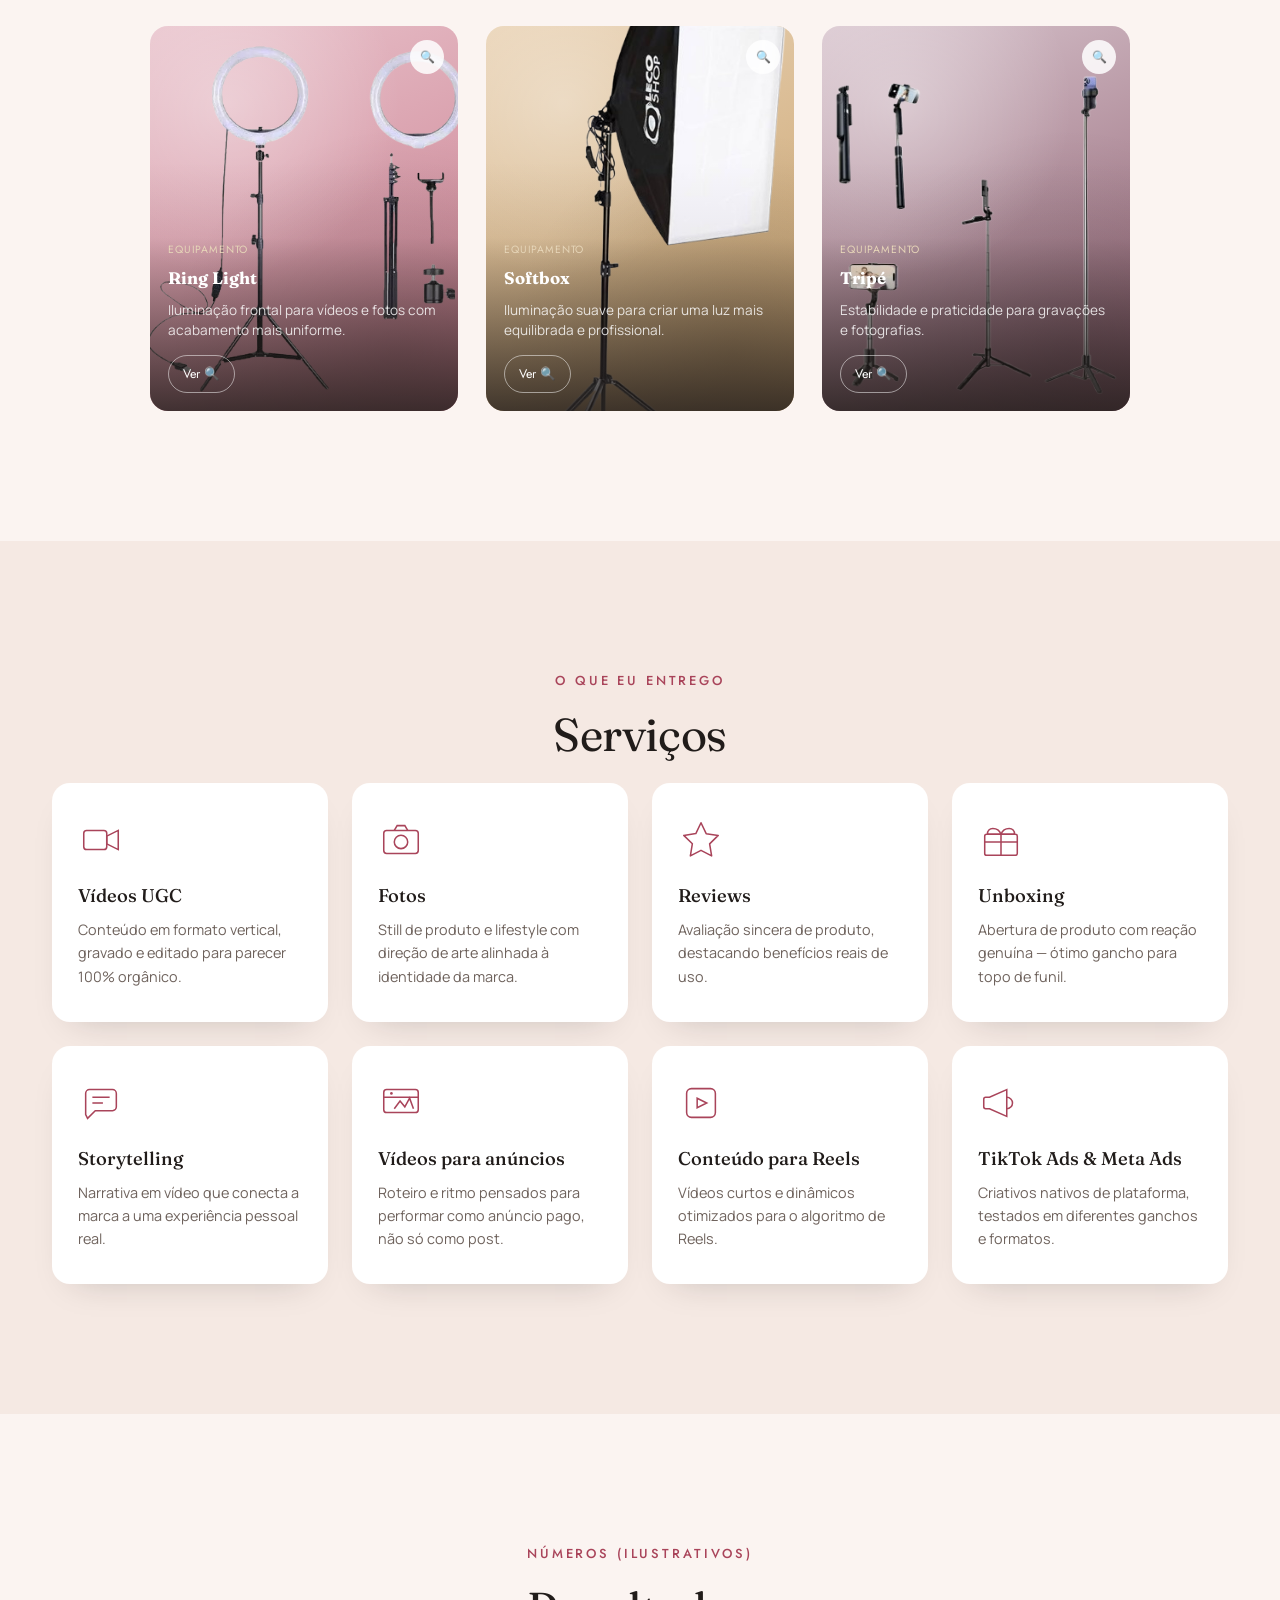
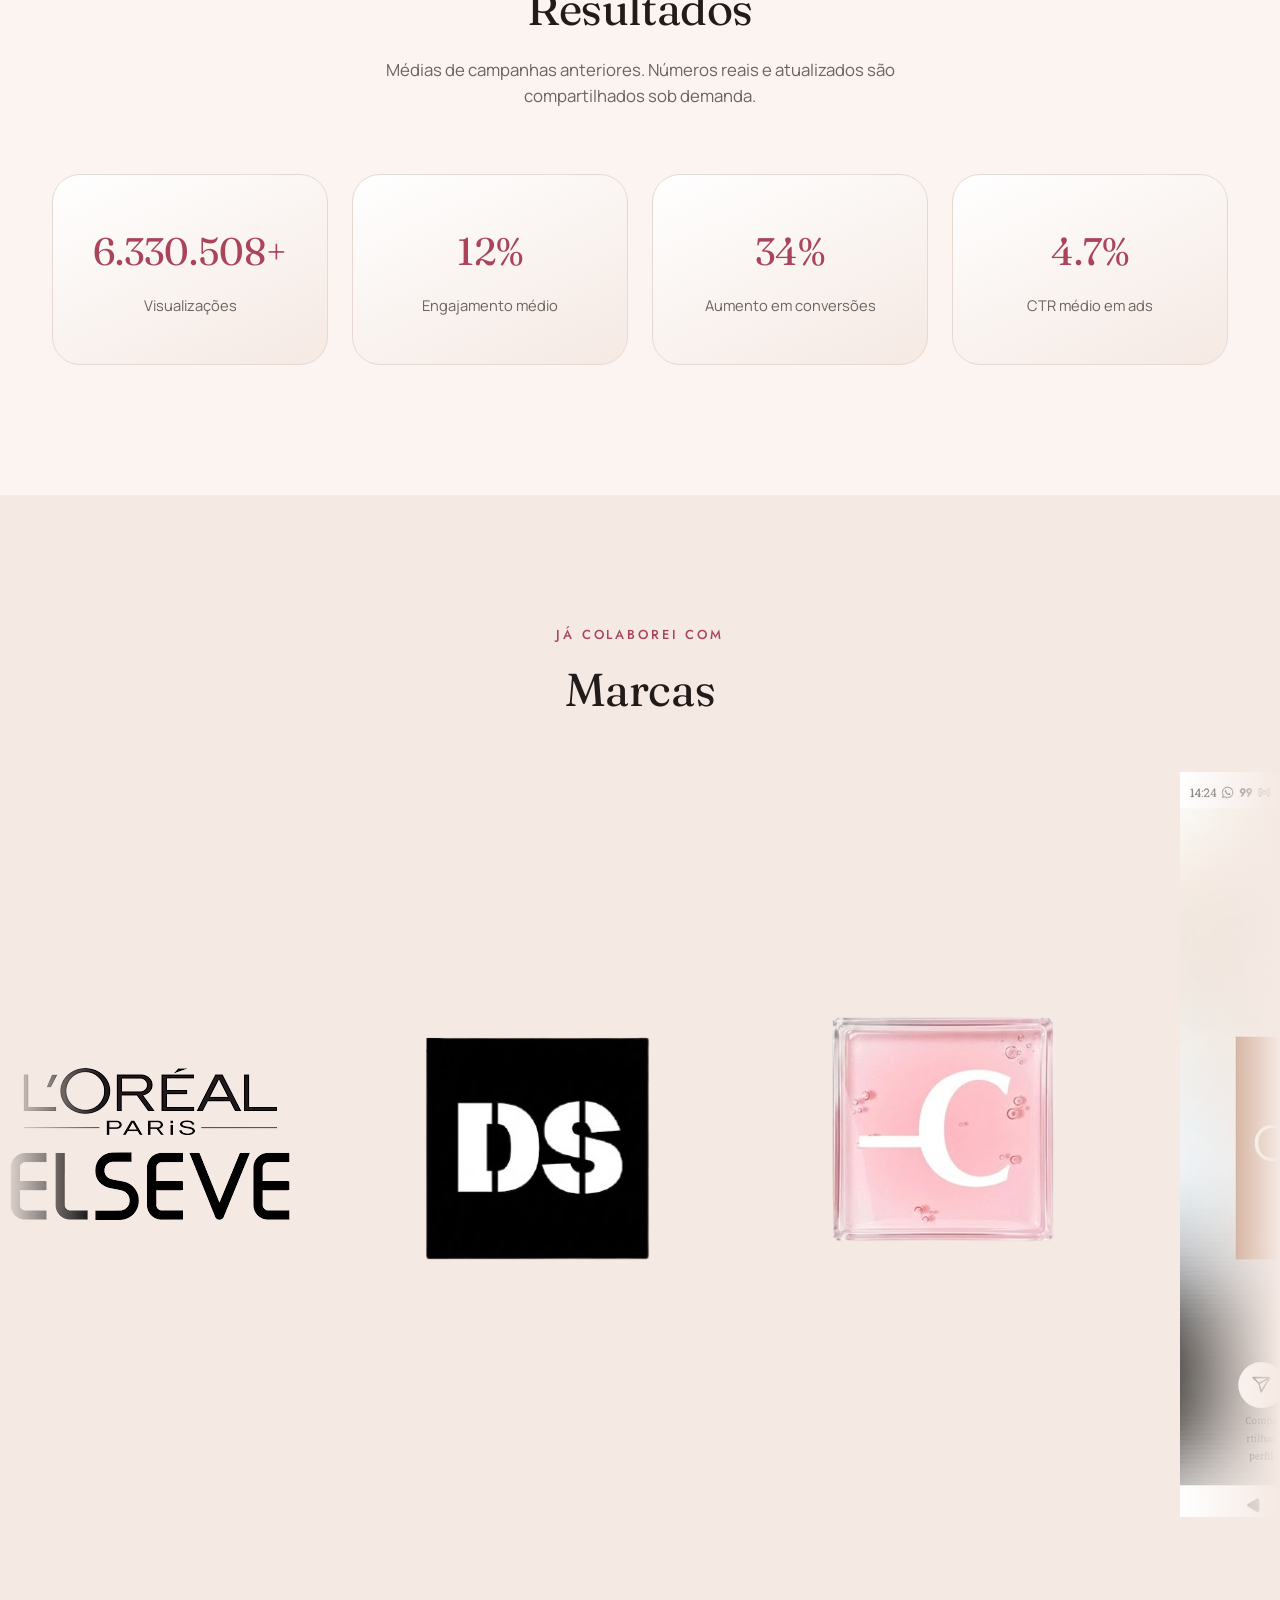
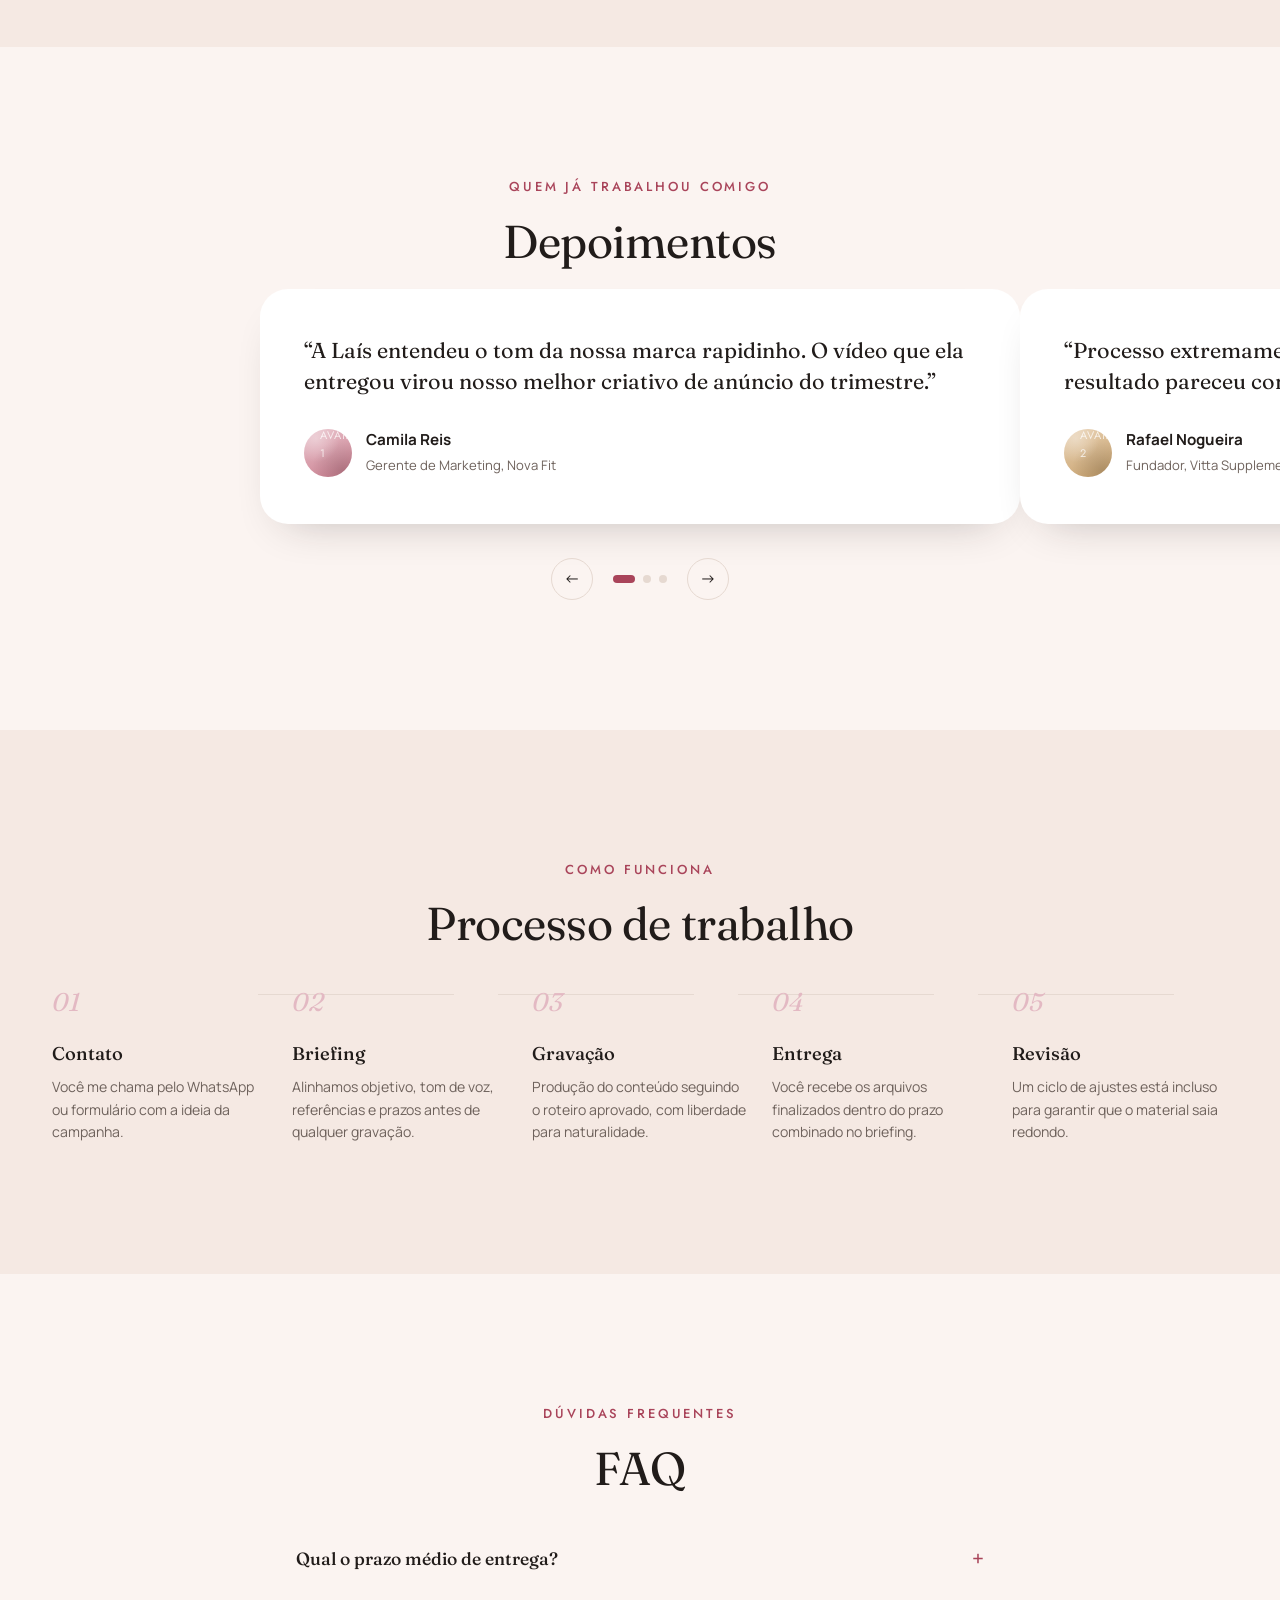
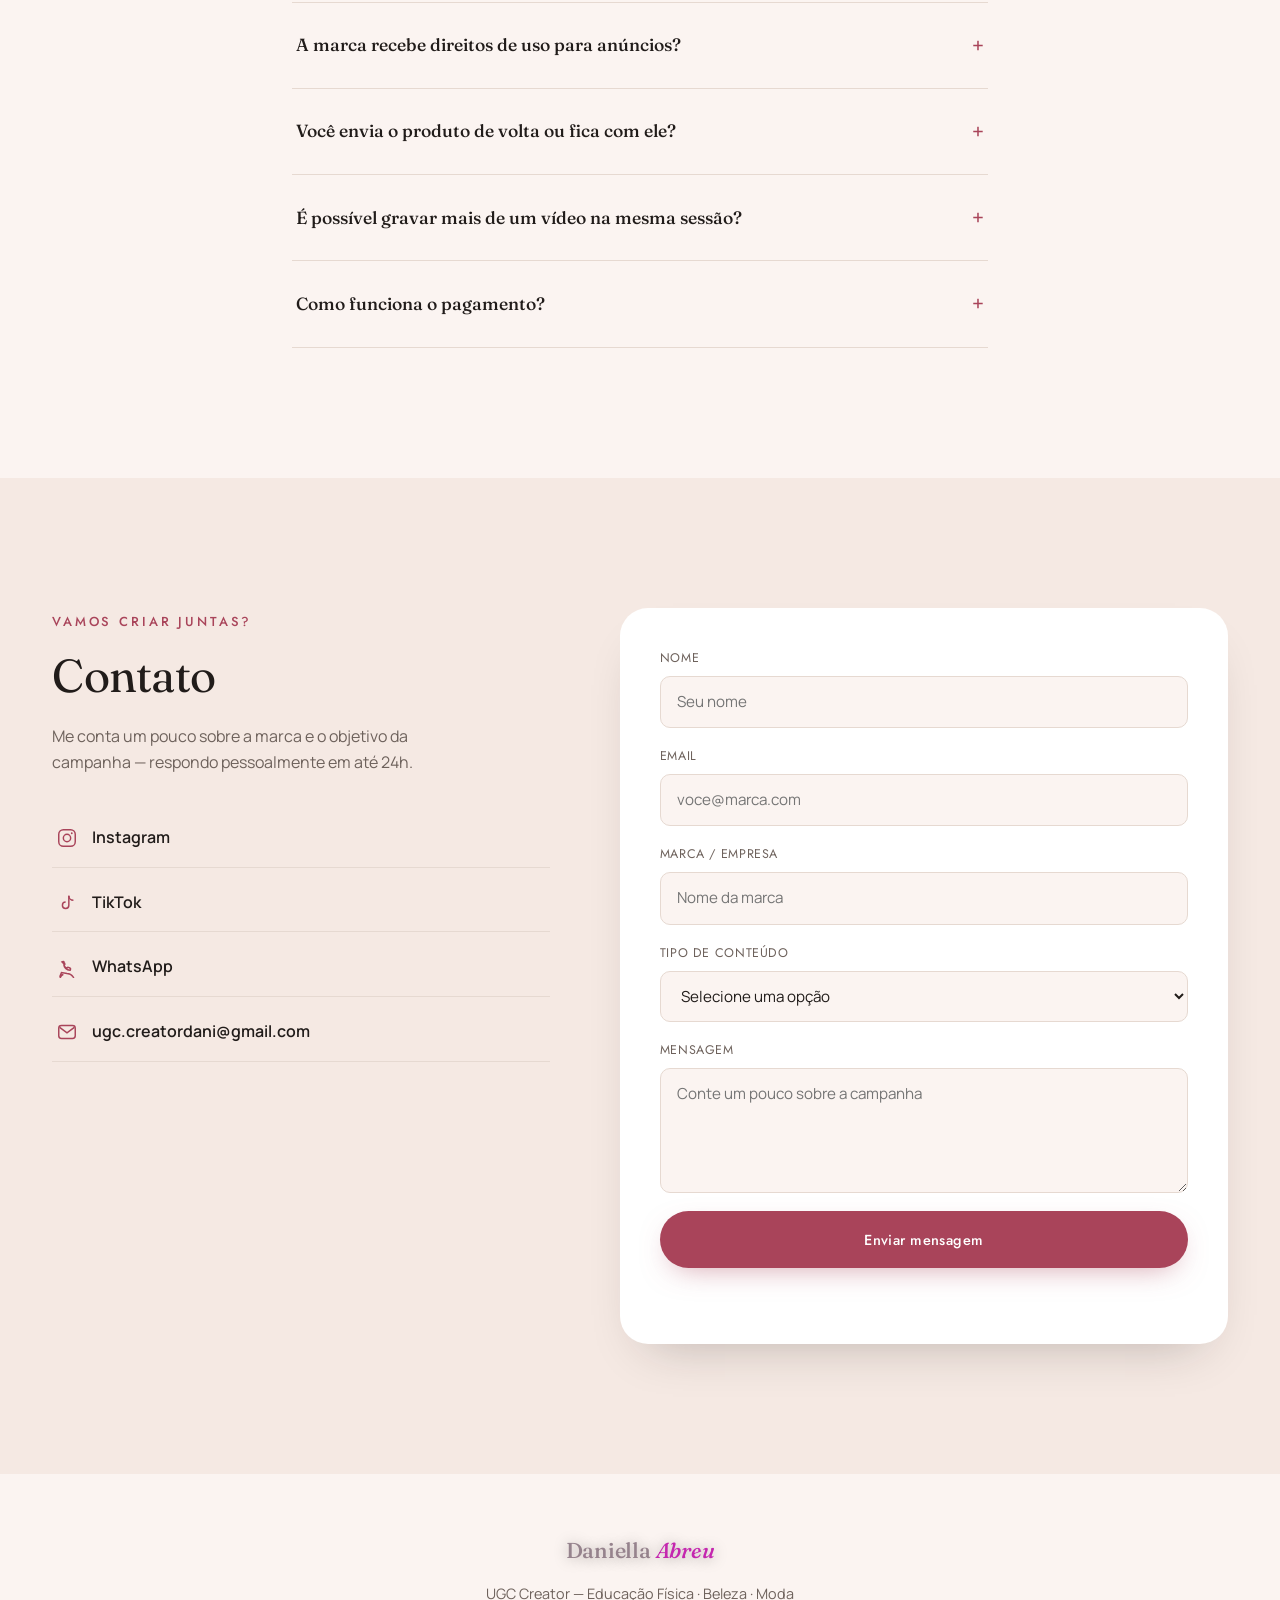
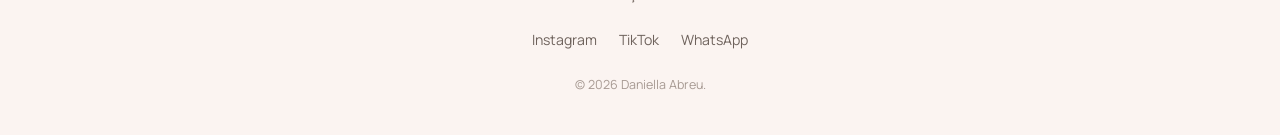
==== commit 18372b3d: "Adiciona logos e atualiza portfólio" ====
--- a/index.html
+++ b/index.html
@@ -30,8 +30,8 @@
     <nav class="main-nav" id="mainNav">
       <ul>
         <li><a href="#sobre" class="nav-link">Sobre</a></li>
-        <li><a href="#nichos" class="nav-link">Nichos</a></li>
         <li><a href="#portfolio" class="nav-link">Portfólio</a></li>
+        <li><a href="#equipamentos" class="nav-link">Equipamentos</a></li>
         <li><a href="#servicos" class="nav-link">Serviços</a></li>
         <li><a href="#resultados" class="nav-link">Resultados</a></li>
         <li><a href="#depoimentos" class="nav-link">Depoimentos</a></li>
@@ -50,8 +50,8 @@
 <div class="mobile-nav-overlay" id="mobileNavOverlay">
   <ul>
     <li><a href="#sobre" class="nav-link">Sobre</a></li>
-    <li><a href="#nichos" class="nav-link">Nichos</a></li>
     <li><a href="#portfolio" class="nav-link">Portfólio</a></li>
+    <li><a href="#equipamentos" class="nav-link"></a>Equipamentos</li>
     <li><a href="#servicos" class="nav-link">Serviços</a></li>
     <li><a href="#resultados" class="nav-link">Resultados</a></li>
     <li><a href="#depoimentos" class="nav-link">Depoimentos</a></li>
@@ -230,7 +230,7 @@
 <section class="section" id="equipamentos">
   <div class="container">
     <span class="eyebrow reveal center">Bastidores</span>
-    <h2 class="section-title center reveal">Material de trabalho</h2>
+    <h2 class="section-title center reveal">Equipamentos de trabalho</h2>
     <p class="section-lead center reveal">
       Equipamentos que fazem parte da minha rotina de produção e ajudam a criar conteúdos com qualidade, consistência e profissionalismo.
     </p>
@@ -356,19 +356,12 @@
 
   <div class="brands-marquee reveal">
     <div class="brands-track">
-      <span class="brand-logo">NOVA FIT</span>
-      <span class="brand-logo">BELLE COSMÉTICOS</span>
-      <span class="brand-logo">ATTIRE STUDIO</span>
-      <span class="brand-logo">VITTA SUPPLEMENTS</span>
-      <span class="brand-logo">LUMIÈRE SKIN</span>
-      <span class="brand-logo">MOVE ACTIVEWEAR</span>
-      <!-- duplicado para loop contínuo -->
-      <span class="brand-logo" aria-hidden="true">NOVA FIT</span>
-      <span class="brand-logo" aria-hidden="true">BELLE COSMÉTICOS</span>
-      <span class="brand-logo" aria-hidden="true">ATTIRE STUDIO</span>
-      <span class="brand-logo" aria-hidden="true">VITTA SUPPLEMENTS</span>
-      <span class="brand-logo" aria-hidden="true">LUMIÈRE SKIN</span>
-      <span class="brand-logo" aria-hidden="true">MOVE ACTIVEWEAR</span>
+      <img src="imagens/logo.loreal.png">
+      <img src="imagens/logo.ds.png">
+      <img src="imagens/logo.cristina.png">
+      <img src="imagens/logo.organ.png">
+      <img src="imagens/logo.garnier.png">
+      <img src="imagens/logo.blessed.png">
     </div>
   </div>
   <!-- Substitua os <span class="brand-logo"> por <img src="assets/images/logo-marca.png"> quando tiver os logos reais -->
@@ -562,8 +555,8 @@
           </a>
         </li>
         <li>
-          <a href="mailto:dani@gmail.com">
-            <span class="contact-icon"><svg viewBox="0 0 24 24" fill="none" stroke="currentColor" stroke-width="1.6"><rect x="3" y="5" width="18" height="14" rx="3"/><path d="M4 7l8 6 8-6"/></svg></span> dani@gmail.com
+          <a href="mailto:ugc.creatordani@gmail.com">
+            <span class="contact-icon"><svg viewBox="0 0 24 24" fill="none" stroke="currentColor" stroke-width="1.6"><rect x="3" y="5" width="18" height="14" rx="3"/><path d="M4 7l8 6 8-6"/></svg></span> ugc.creatordani@gmail.com
           </a>
         </li>
       </ul>
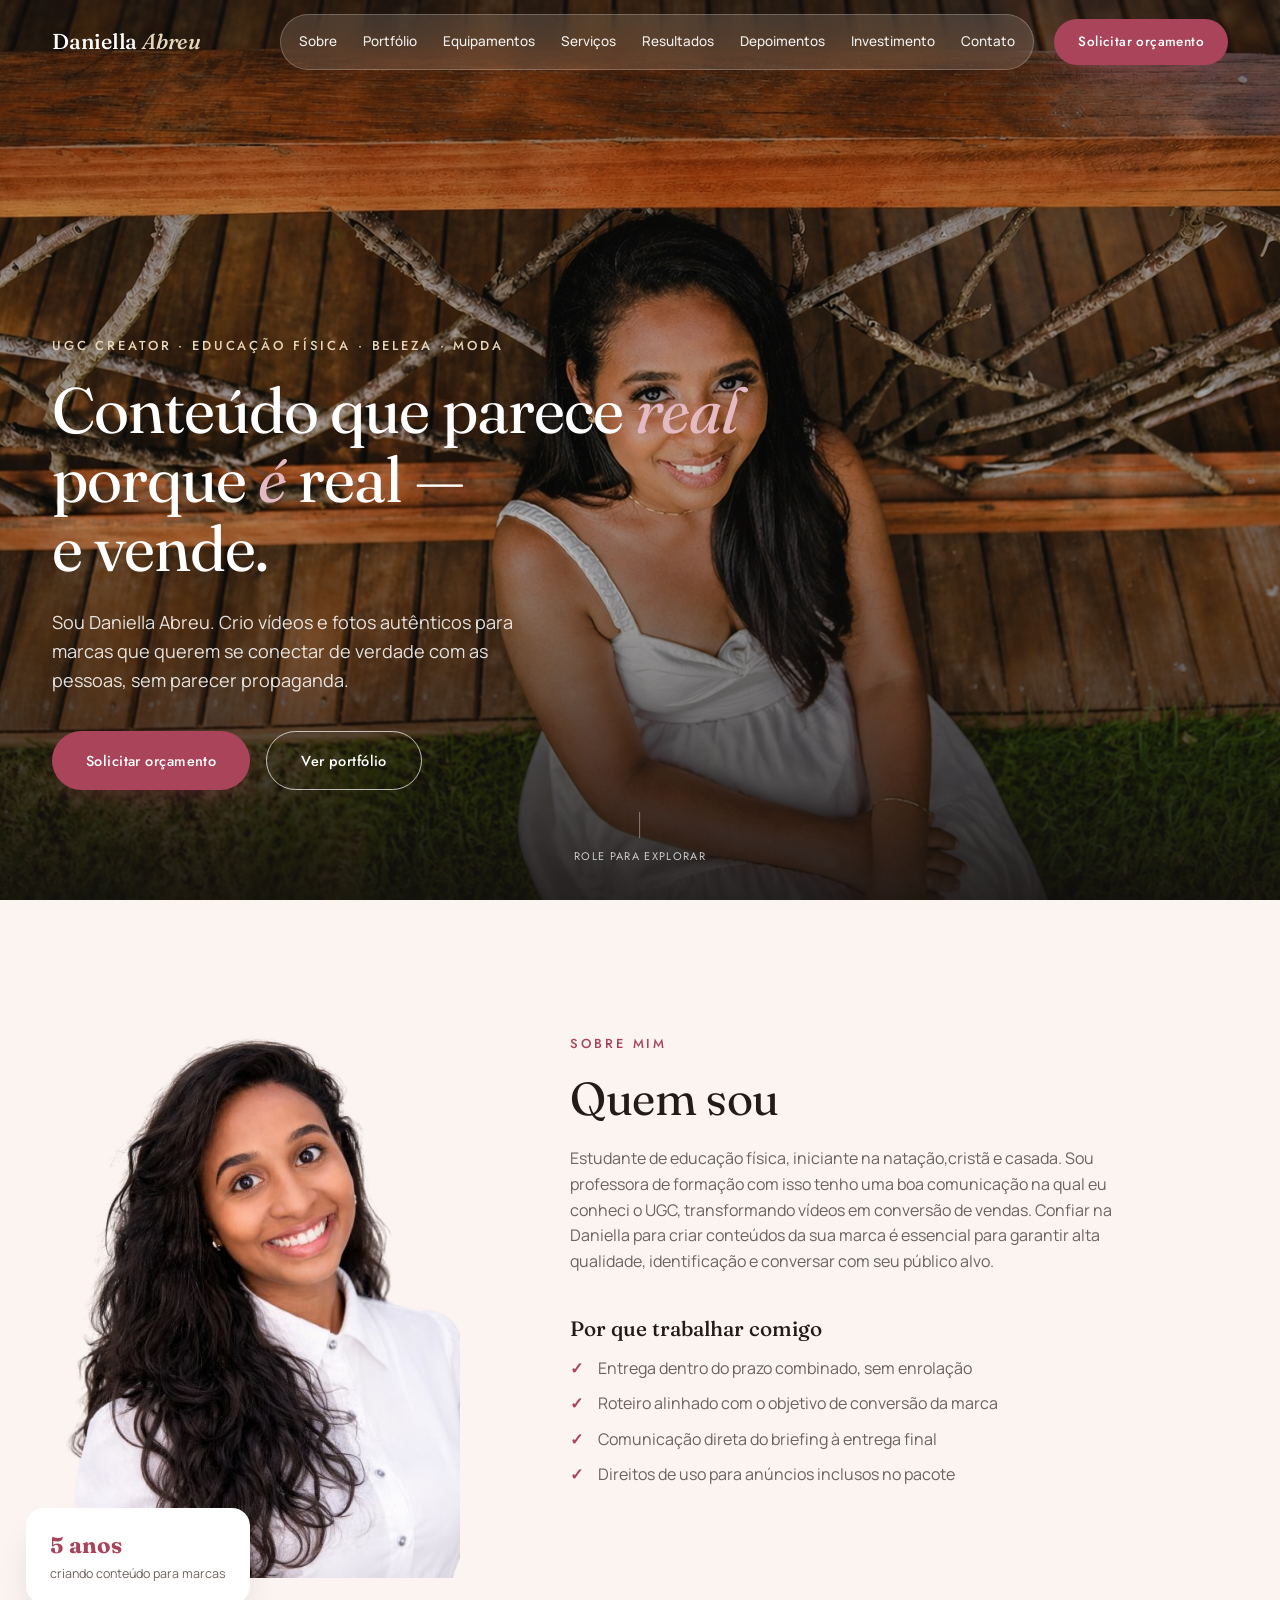
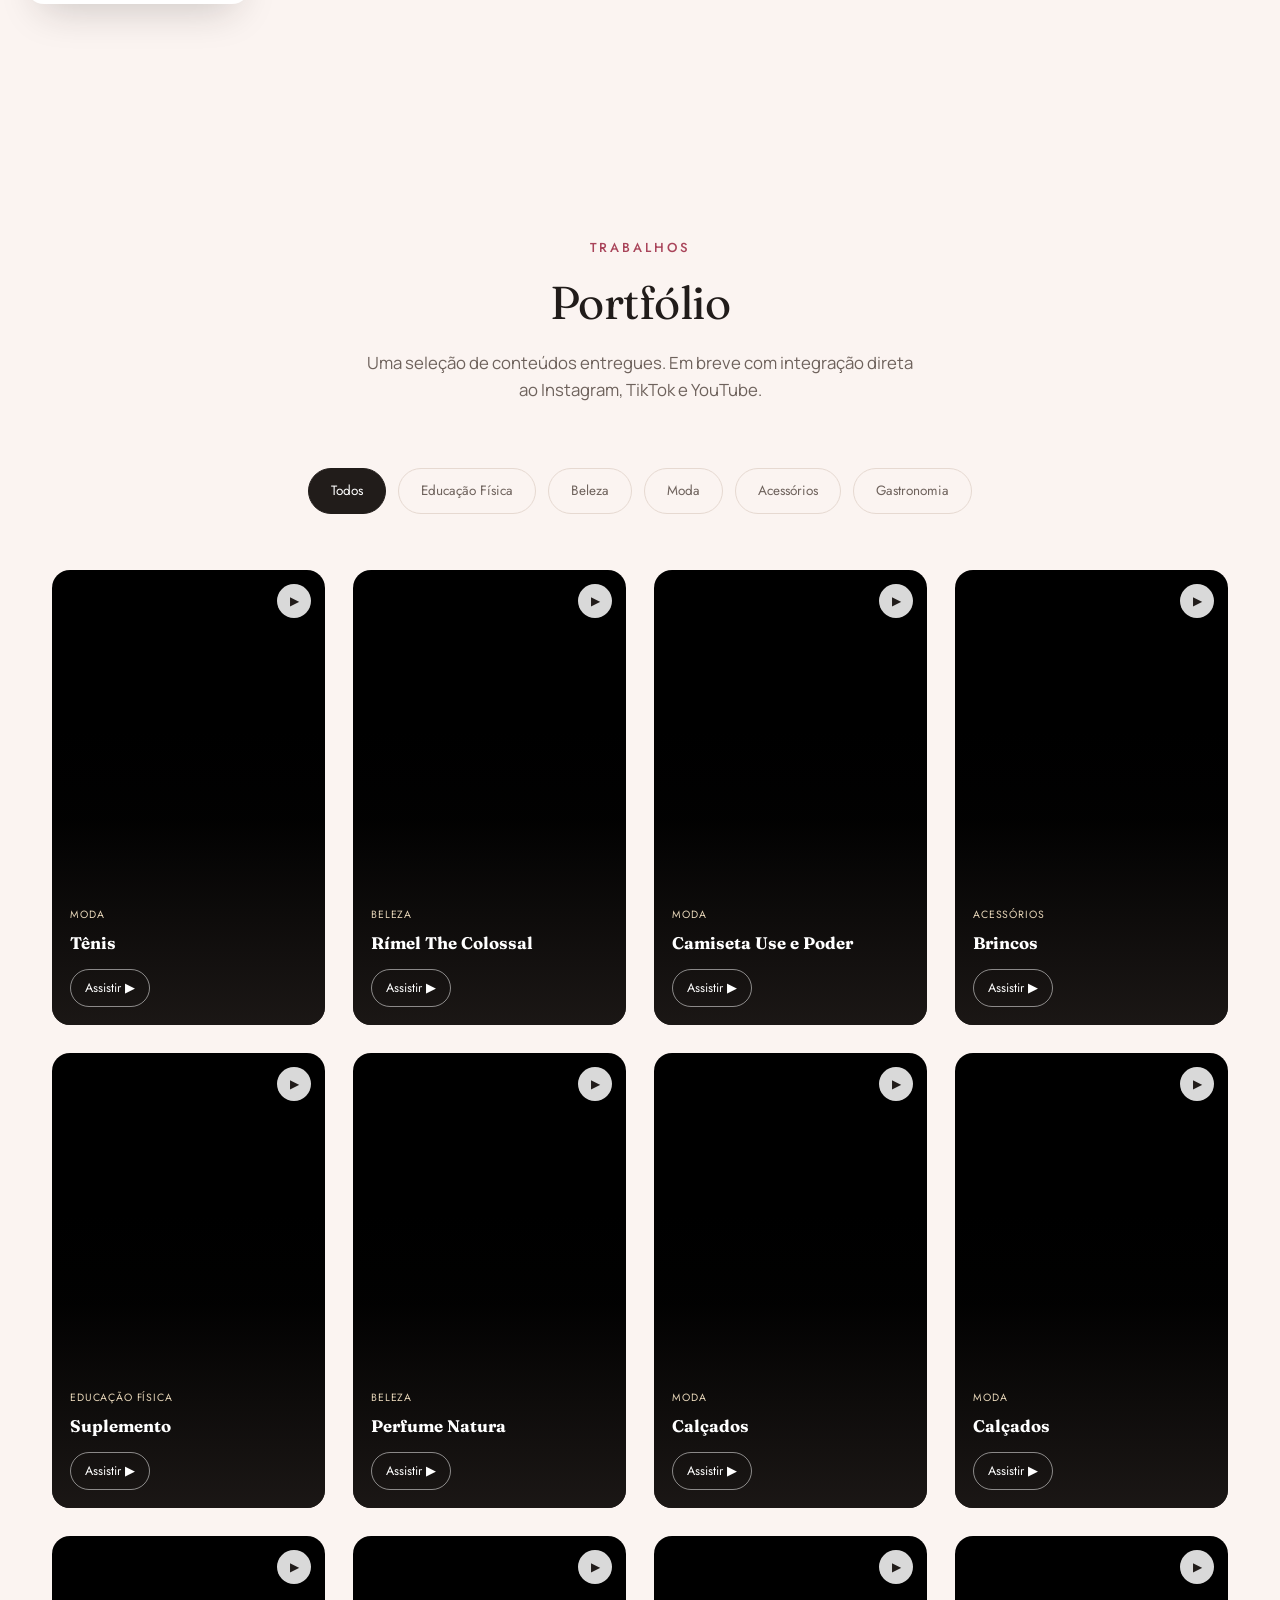
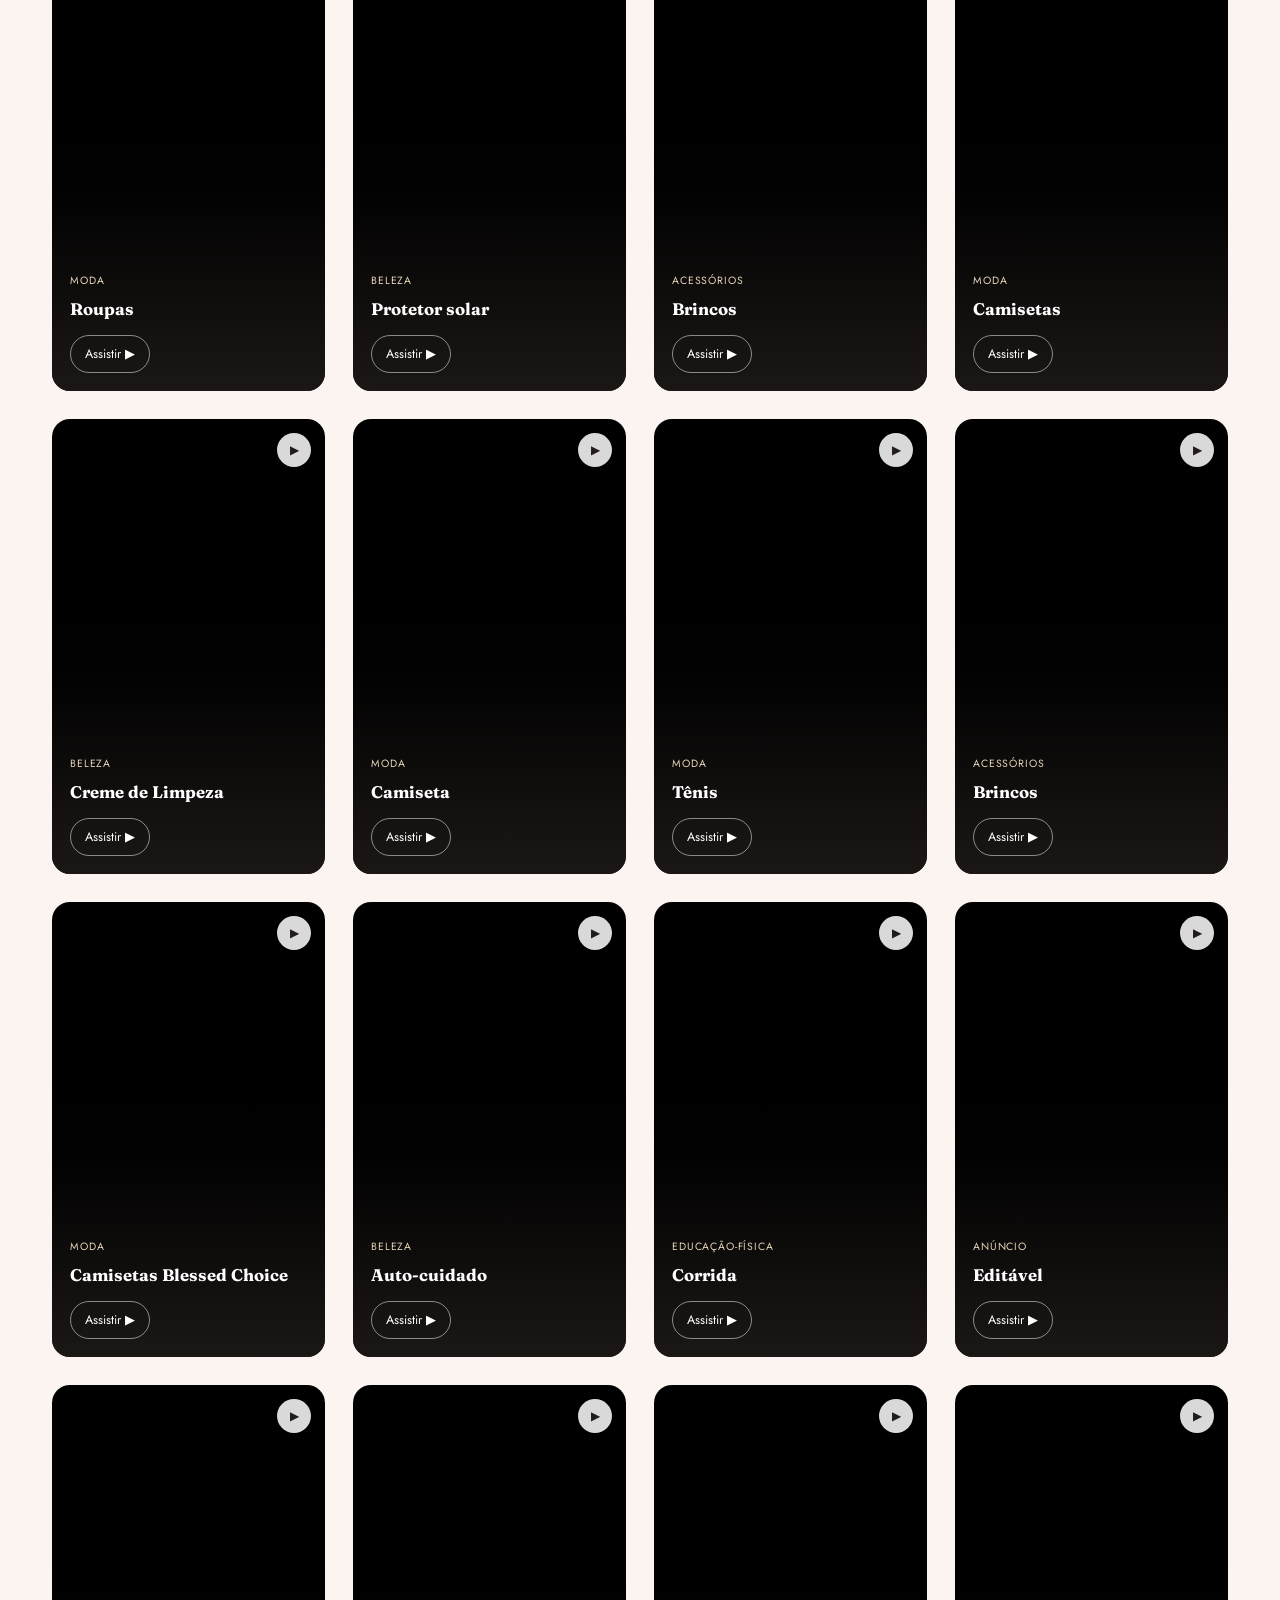
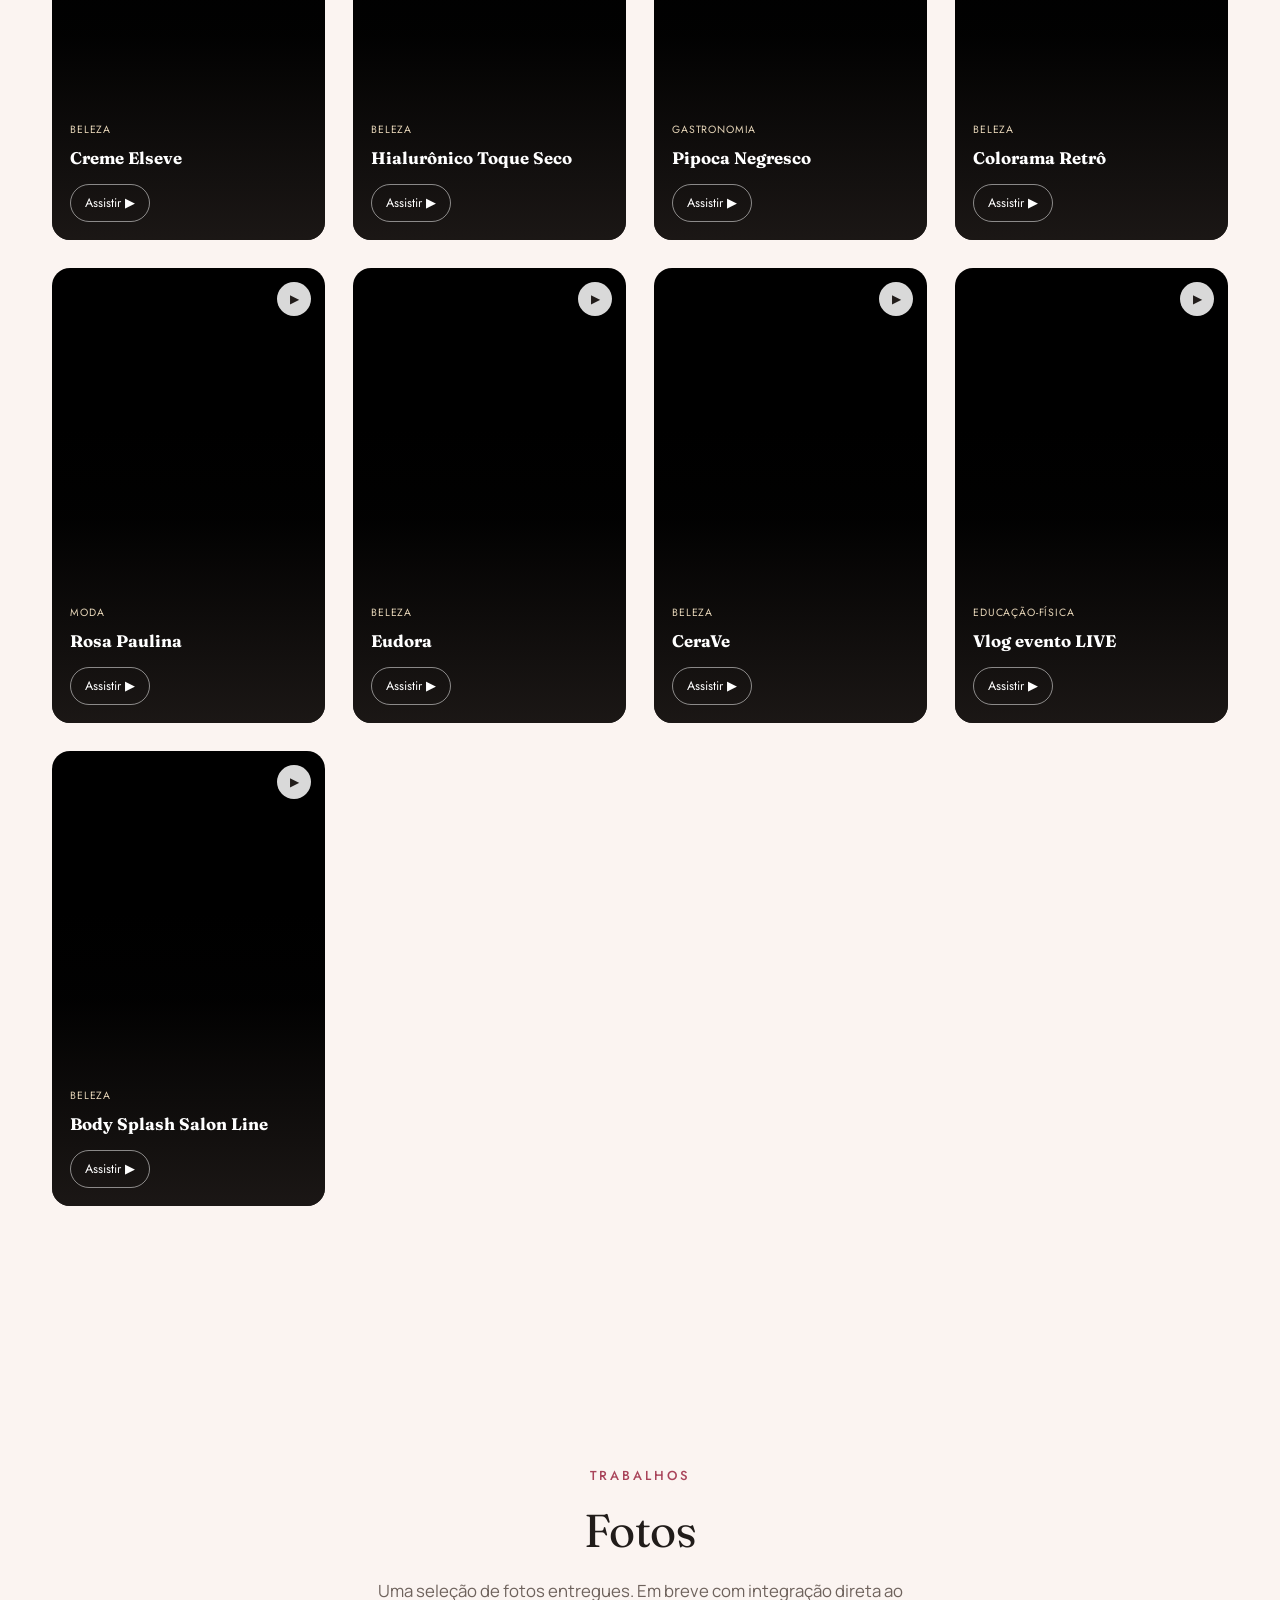
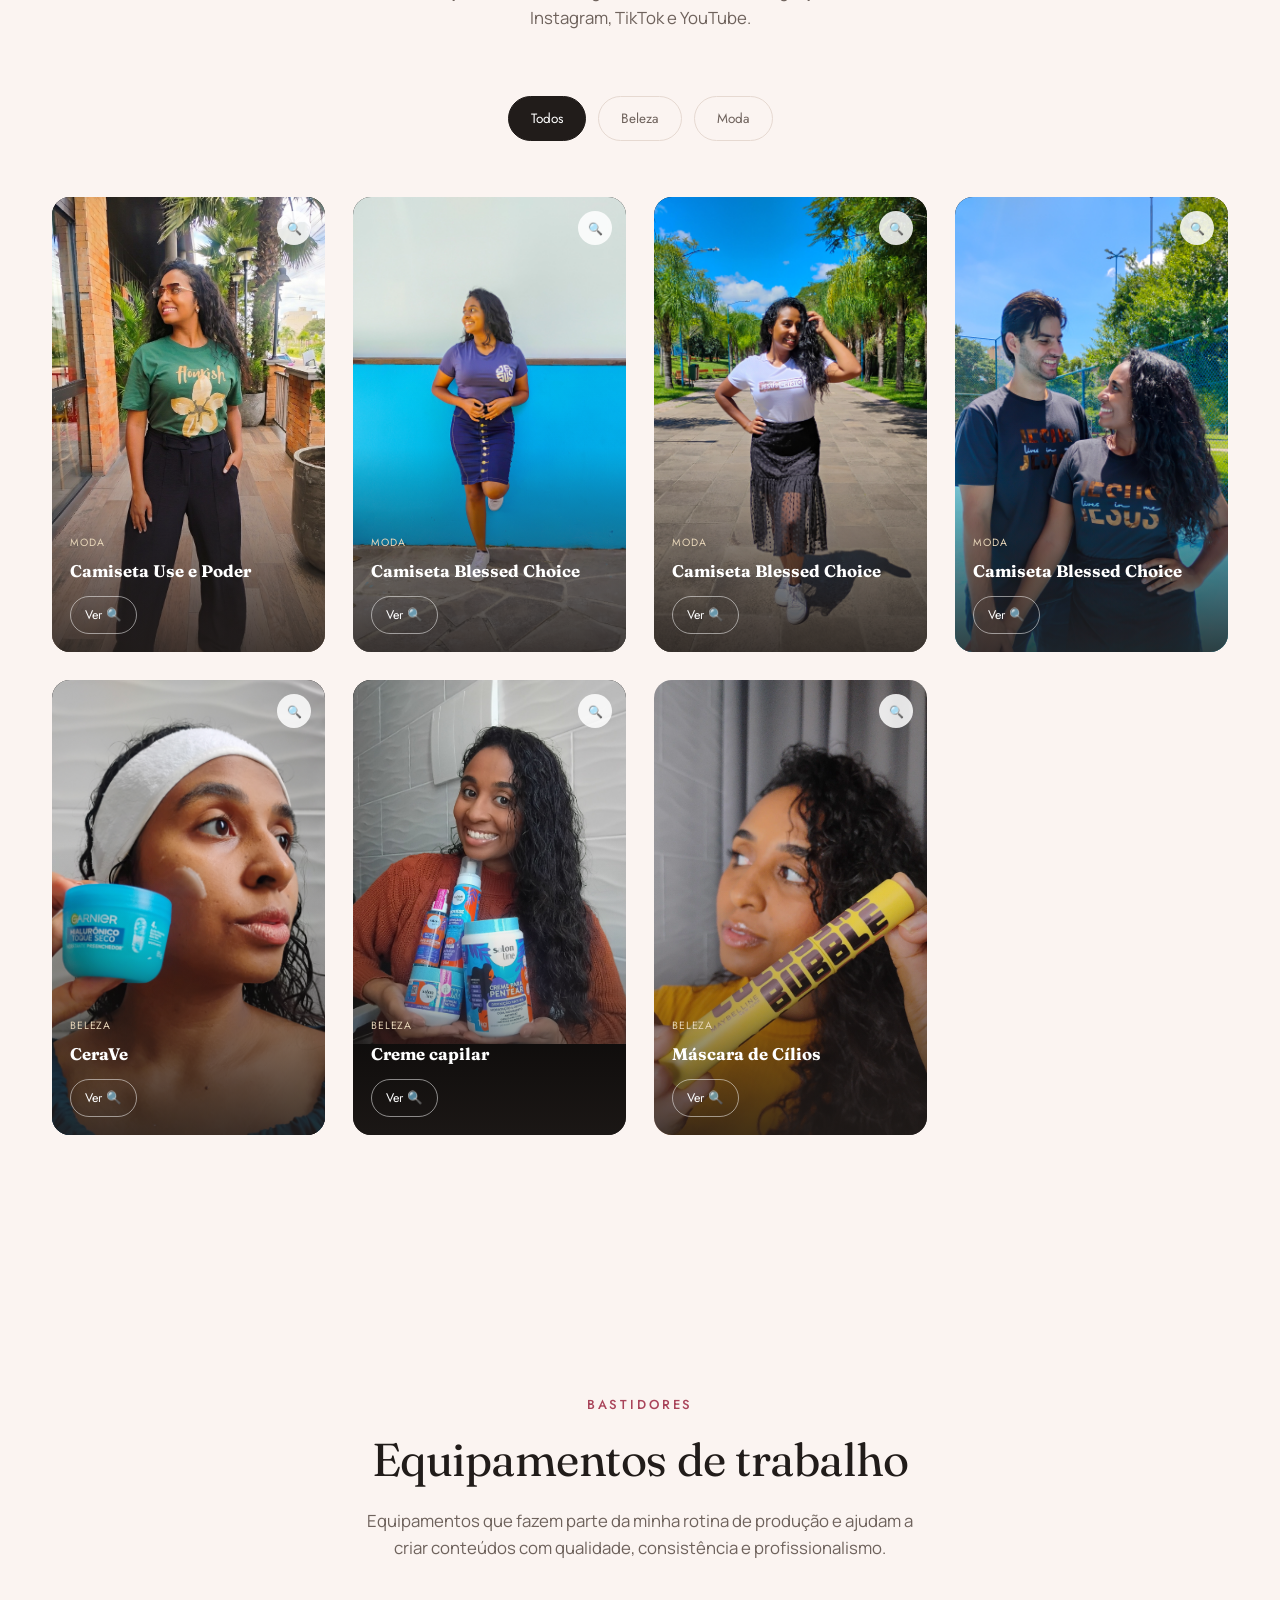
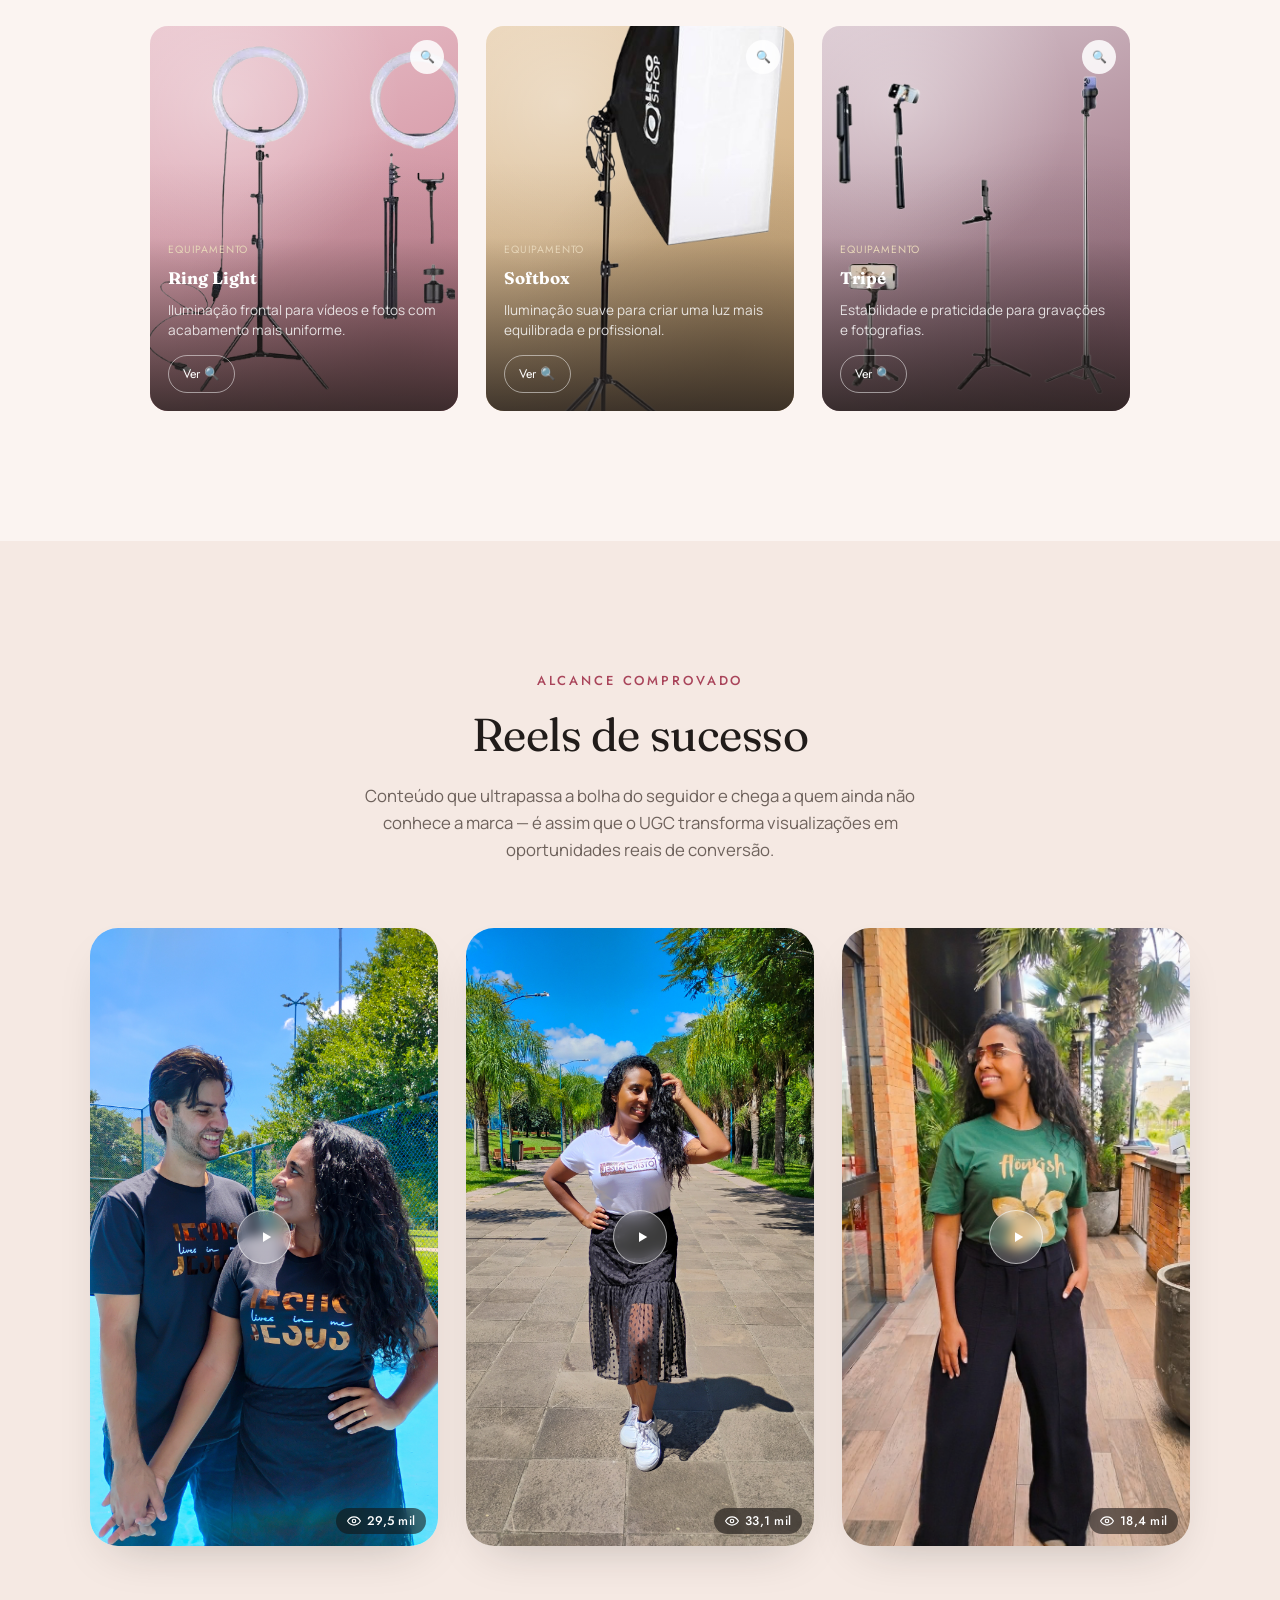
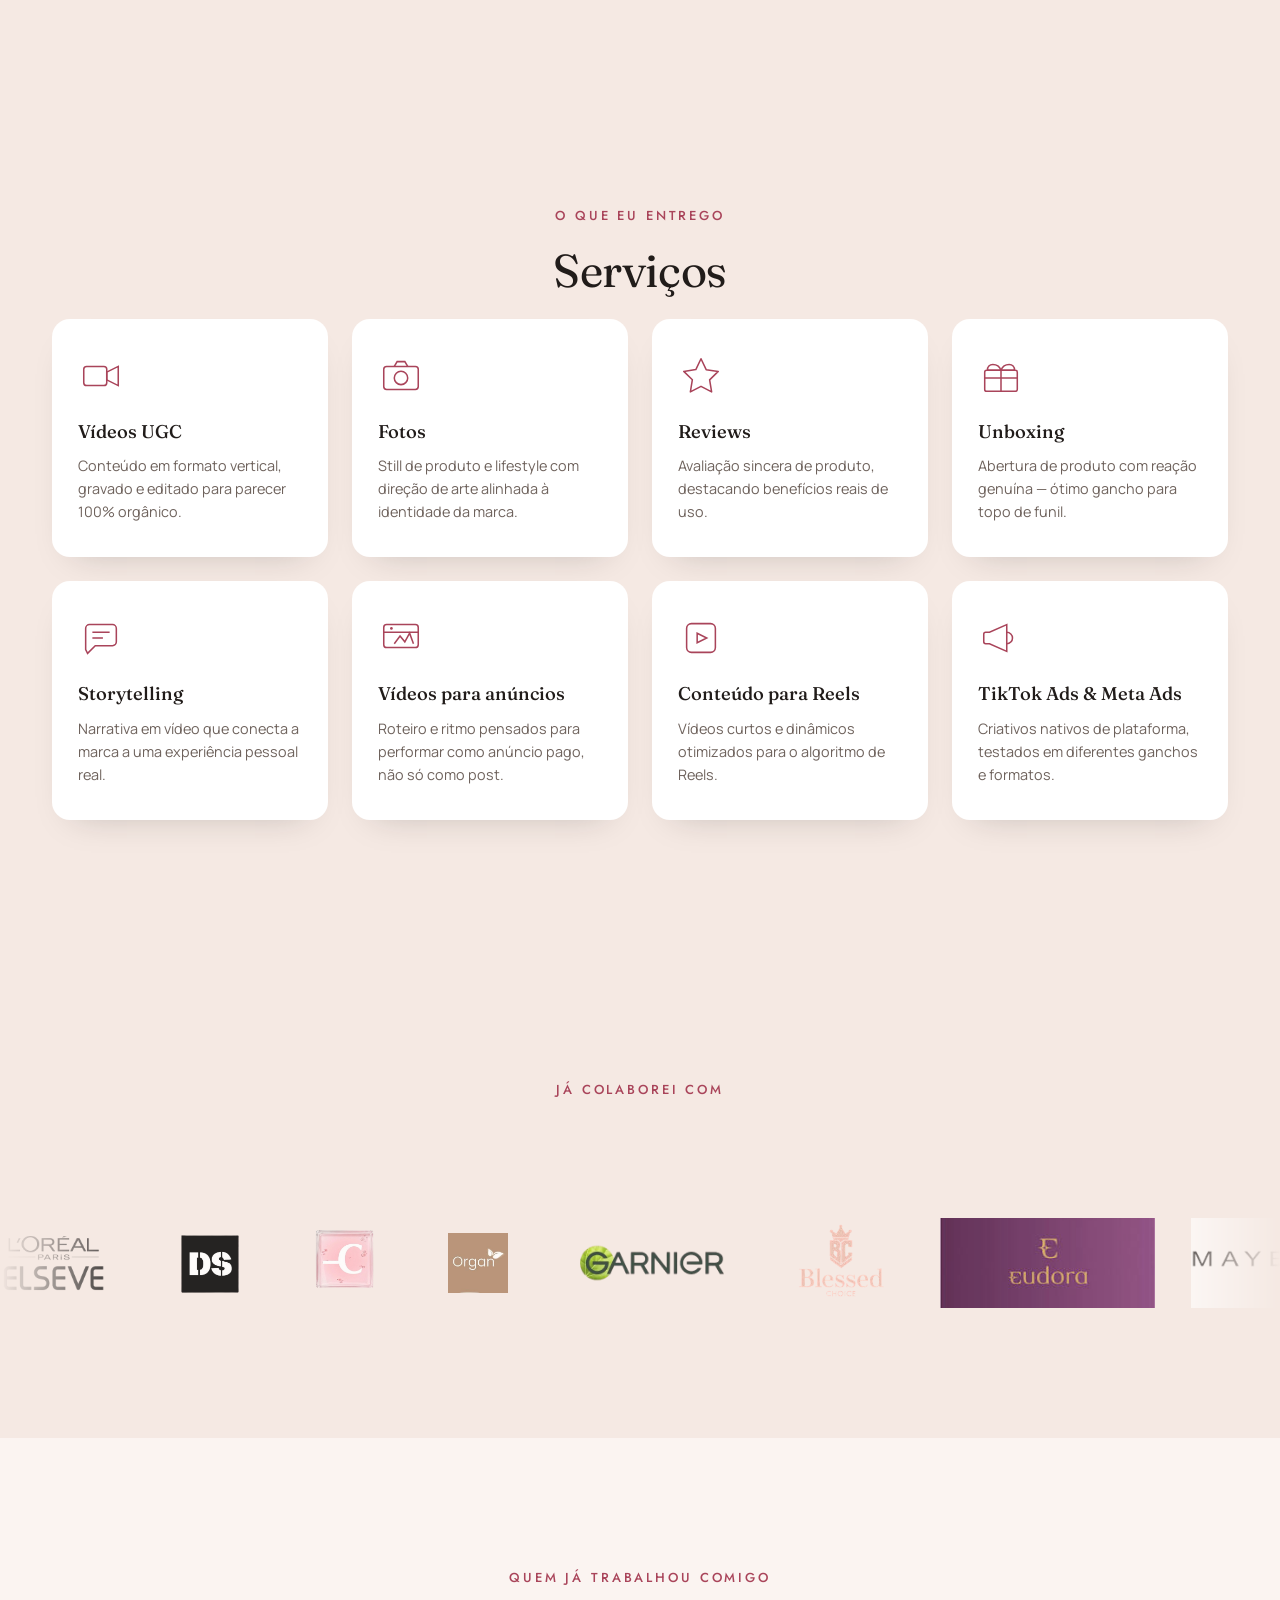
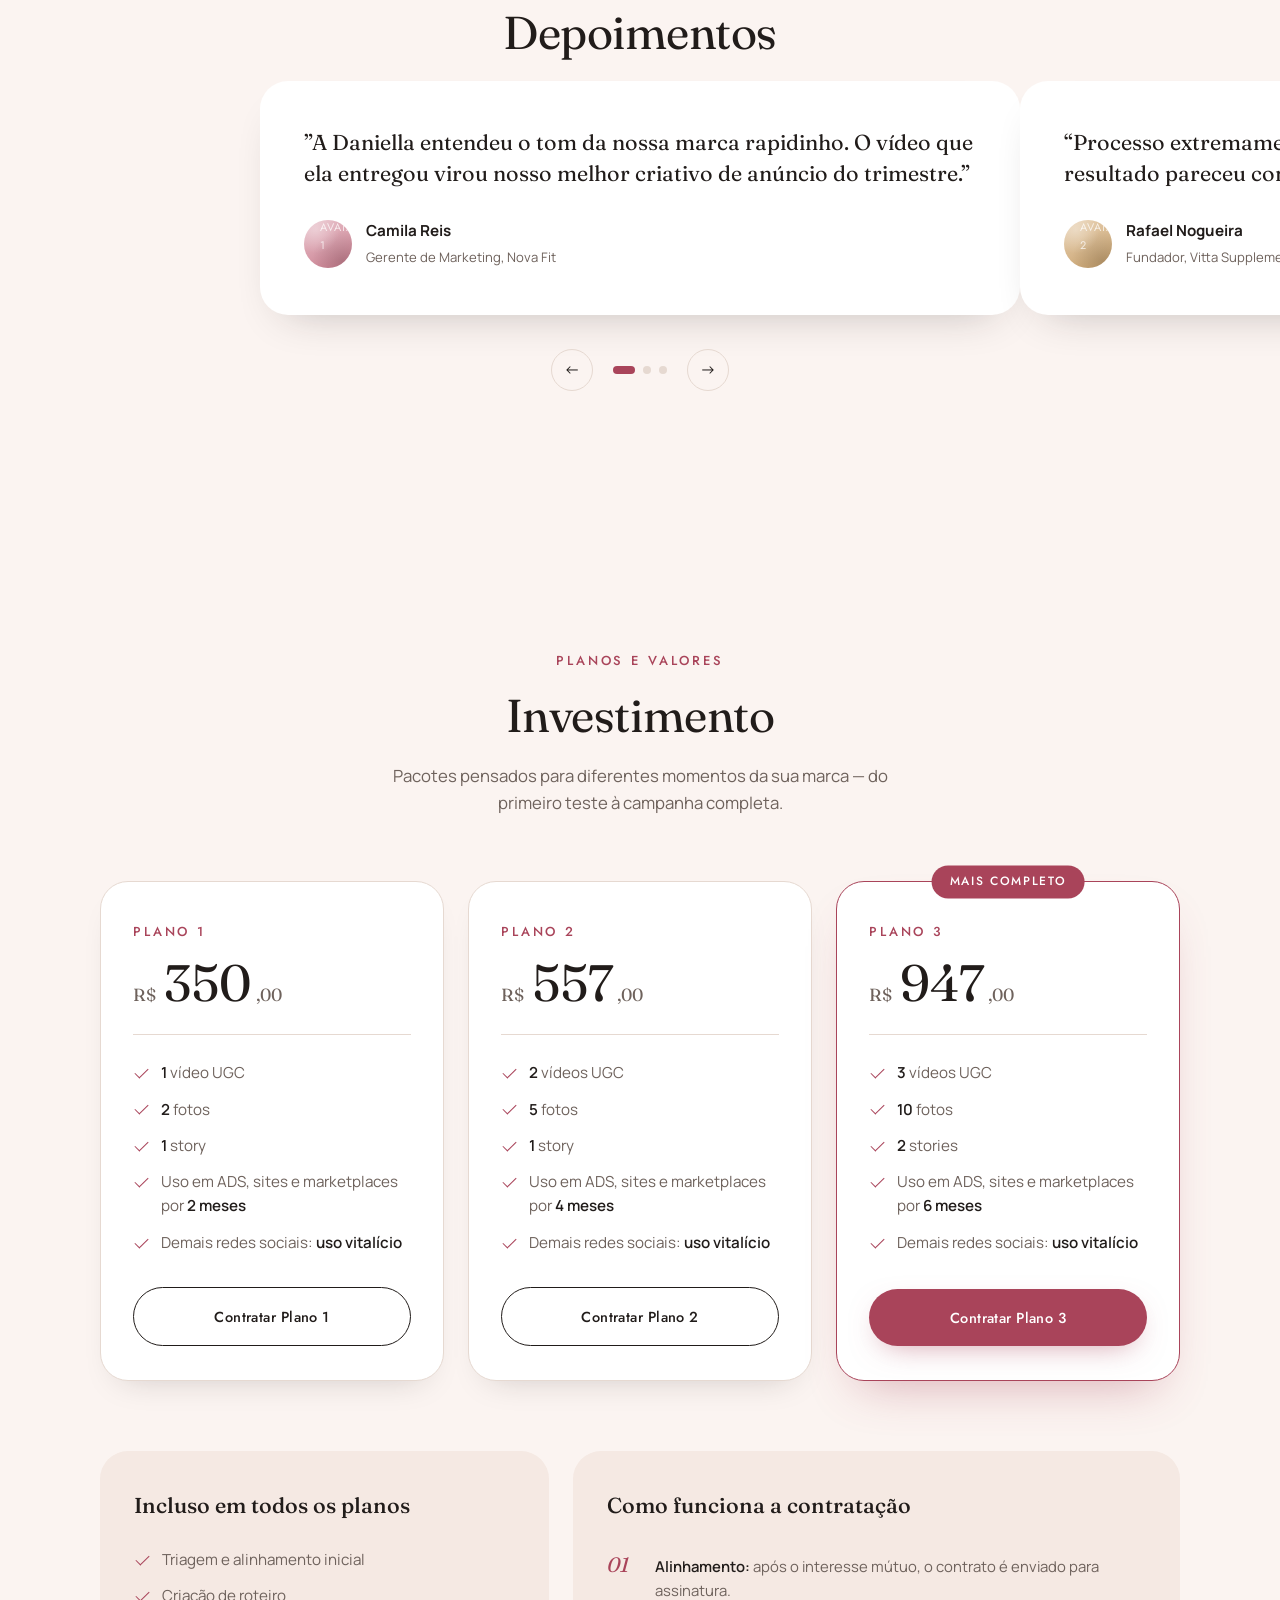
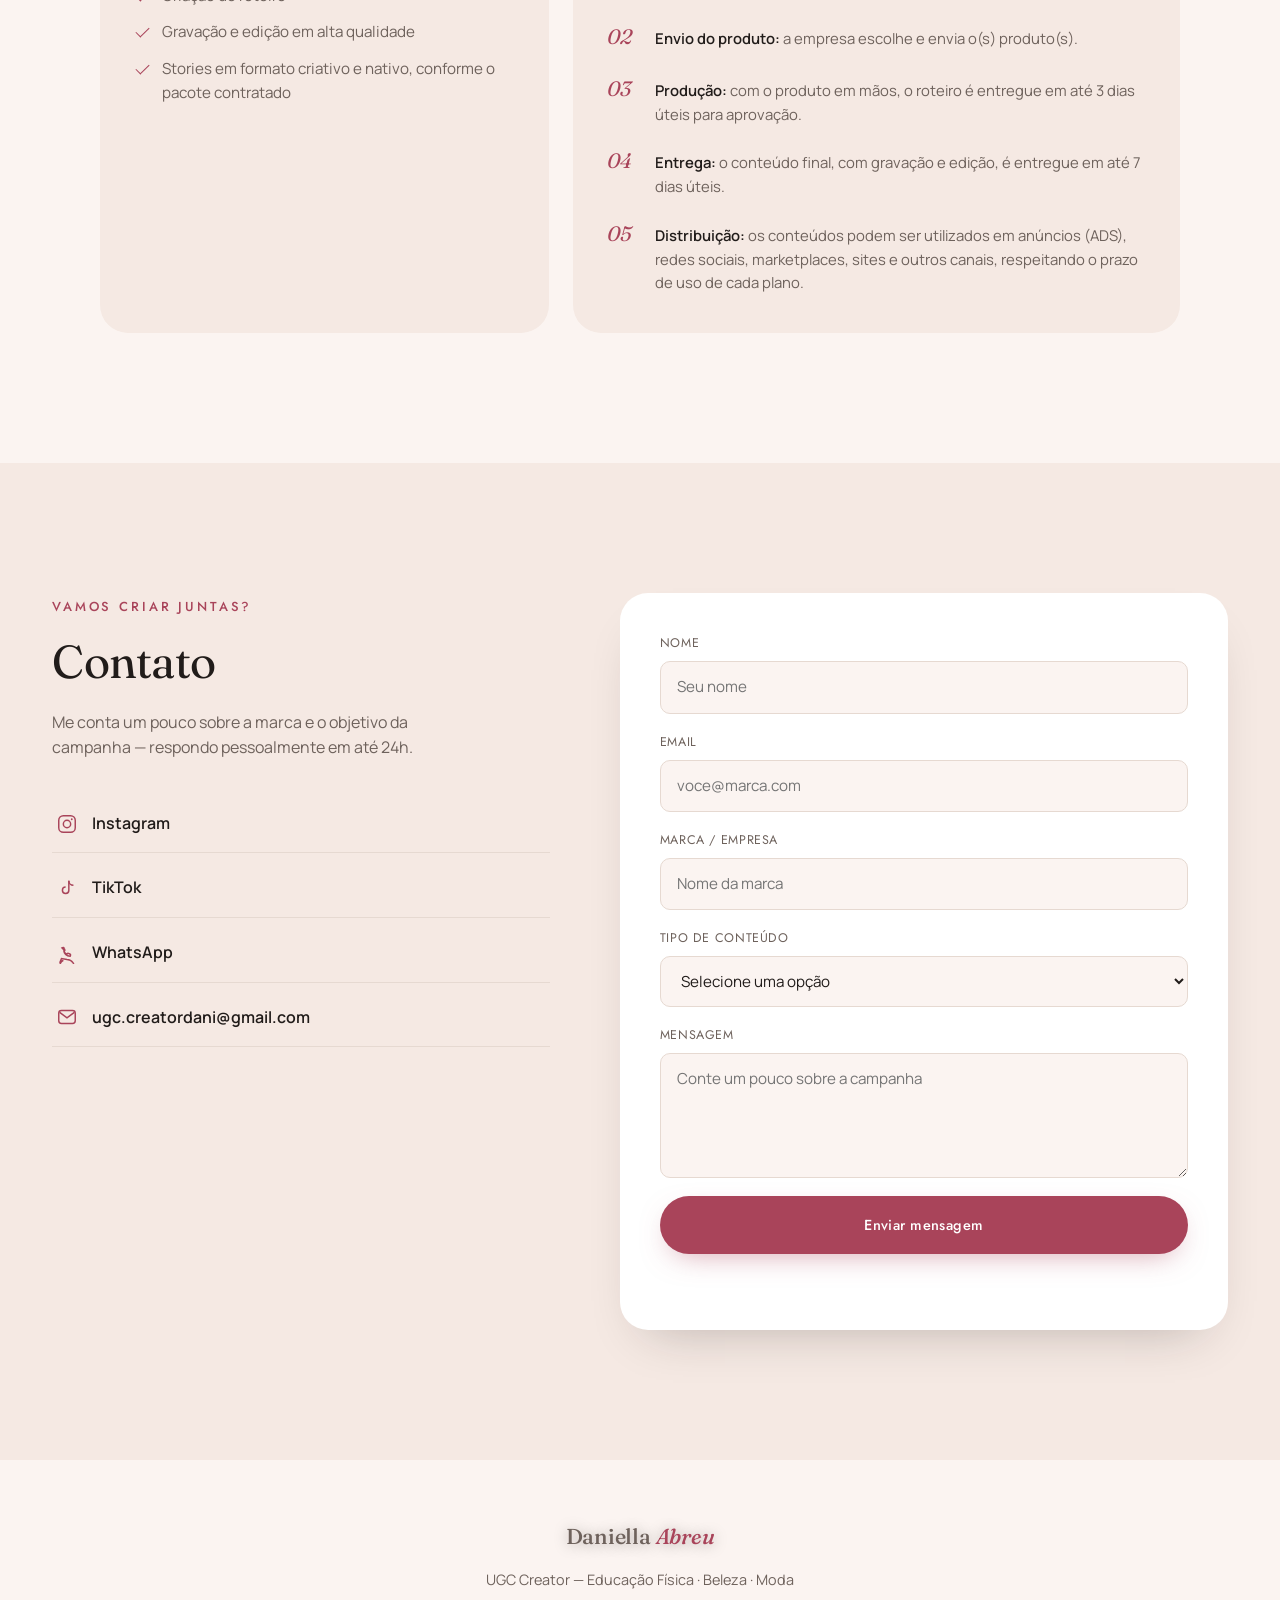
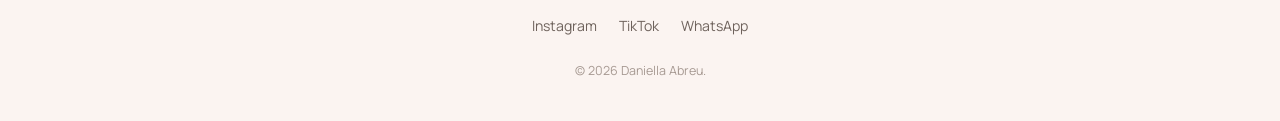
==== commit affcf212: "Adiciona seção de investimento ao portfólio UGC" ====
--- a/index.html
+++ b/index.html
@@ -11,6 +11,7 @@
 <link rel="preconnect" href="https://fonts.gstatic.com" crossorigin>
 <link href="https://fonts.googleapis.com/css2?family=Fraunces:ital,opsz,wght@0,9..144,300;0,9..144,400;0,9..144,500;0,9..144,600;1,9..144,400;1,9..144,500&family=Manrope:wght@400;500;600;700;800&family=Jost:wght@400;500;600&display=swap" rel="stylesheet">
 
+<link rel="preload" as="image" href="imagens/foto-inicio.png">
 <link rel="stylesheet" href="style.css">
 </head>
 <body>
@@ -35,6 +36,7 @@
         <li><a href="#servicos" class="nav-link">Serviços</a></li>
         <li><a href="#resultados" class="nav-link">Resultados</a></li>
         <li><a href="#depoimentos" class="nav-link">Depoimentos</a></li>
+        <li><a href="#investimento" class="nav-link">Investimento</a></li>
         <li><a href="#contato" class="nav-link">Contato</a></li>
       </ul>
       <a href="#contato" class="btn btn-primary btn-small">Solicitar orçamento</a>
@@ -51,12 +53,13 @@
   <ul>
     <li><a href="#sobre" class="nav-link">Sobre</a></li>
     <li><a href="#portfolio" class="nav-link">Portfólio</a></li>
-    <li><a href="#equipamentos" class="nav-link"></a>Equipamentos</li>
+    <li><a href="#equipamentos" class="nav-link">Equipamentos</a></li>
     <li><a href="#servicos" class="nav-link">Serviços</a></li>
     <li><a href="#resultados" class="nav-link">Resultados</a></li>
     <li><a href="#depoimentos" class="nav-link">Depoimentos</a></li>
     <li><a href="#processo" class="nav-link">Processo</a></li>
     <li><a href="#faq" class="nav-link">FAQ</a></li>
+    <li><a href="#investimento" class="nav-link">Investimento</a></li>
     <li><a href="#contato" class="nav-link">Contato</a></li>
   </ul>
   <a href="#contato" class="btn btn-primary">Solicitar orçamento</a>
@@ -70,7 +73,7 @@
 <section class="hero">
 
   <div class="hero-background">
-    <img src="imagens/foto-inicio.png" alt="Daniella Abreu">
+    <img src="imagens/foto-inicio.png" alt="Daniella Abreu" fetchpriority="high" decoding="sync">
   </div>
 
   <div class="hero-overlay"></div>
@@ -118,7 +121,7 @@
 
     <div class="about-visual reveal">
       <div class="photo-frame">
-      <img src="imagens/foto-secao2.png" alt="Foto de Daniella">
+      <img src="imagens/foto-secao2.png" alt="Foto de Daniella" loading="lazy" decoding="async">
     </div>
 
     <div class="about-tag">
@@ -252,6 +255,95 @@
 </div>
 
 <!-- ============================================= -->
+<!-- 4D. REELS DE SUCESSO                           -->
+<!-- ============================================= -->
+<section class="section section-alt" id="reels">
+  <div class="container">
+    <span class="eyebrow reveal center">Alcance comprovado</span>
+    <h2 class="section-title center reveal">Reels de sucesso</h2>
+    <p class="section-lead center reveal">
+      Conteúdo que ultrapassa a bolha do seguidor e chega a quem ainda não conhece a marca —
+      é assim que o UGC transforma visualizações em oportunidades reais de conversão.
+    </p>
+
+    <!--
+      Cada capa abaixo é configurada por dois campos:
+        • data-video  → caminho do vídeo aberto no modal
+        • .reel-card-views-count → número de visualizações exibido na capa
+    -->
+    <div class="reels-grid">
+
+      <!-- REEL 1 — vídeo: videos/video17.mp4 | views: ALTERAR -->
+      <div class="reel-card reveal">
+        <button
+          type="button"
+          class="reel-card-media"
+          data-video="videos/video30.mp4"
+          aria-label="Assistir reel Blessed Choice">
+          <img
+            src="imagens/foto.blessed.reel.jpg"
+            alt="Capa do reel Blessed Choice"
+            class="reel-card-img"
+            loading="lazy"
+          >
+          <span class="reel-card-play"><svg viewBox="0 0 24 24" width="18" height="18" fill="currentColor" aria-hidden="true"><path d="M8 5.5v13l11-6.5z"/></svg></span>
+          <span class="reel-card-views">
+            <svg viewBox="0 0 24 24" width="14" height="14" fill="none" stroke="currentColor" stroke-width="2" stroke-linecap="round" stroke-linejoin="round" aria-hidden="true"><path d="M1 12s4-7 11-7 11 7 11 7-4 7-11 7S1 12 1 12z"/><circle cx="12" cy="12" r="3"/></svg>
+            <span class="reel-card-views-count">29,5 mil</span>
+            <span class="sr-only">visualizações</span>
+          </span>
+        </button>
+      </div>
+
+      <!-- REEL 2 — vídeo: videos/video17.mp4 | views: ALTERAR -->
+      <div class="reel-card reveal" data-reveal-delay="100">
+        <button
+          type="button"
+          class="reel-card-media"
+          data-video="videos/video17.mp4"
+          aria-label="Assistir reel Blessed Choice">
+          <img
+            src="imagens/foto.blessed2.reel.jpg"
+            alt="Capa do reel Blessed Choice"
+            class="reel-card-img"
+            loading="lazy"
+          >
+          <span class="reel-card-play"><svg viewBox="0 0 24 24" width="18" height="18" fill="currentColor" aria-hidden="true"><path d="M8 5.5v13l11-6.5z"/></svg></span>
+          <span class="reel-card-views">
+            <svg viewBox="0 0 24 24" width="14" height="14" fill="none" stroke="currentColor" stroke-width="2" stroke-linecap="round" stroke-linejoin="round" aria-hidden="true"><path d="M1 12s4-7 11-7 11 7 11 7-4 7-11 7S1 12 1 12z"/><circle cx="12" cy="12" r="3"/></svg>
+            <span class="reel-card-views-count">33,1 mil</span>
+            <span class="sr-only">visualizações</span>
+          </span>
+        </button>
+      </div>
+
+      <!-- REEL 3 — vídeo: videos/video20.mp4 | views: ALTERAR -->
+      <div class="reel-card reveal" data-reveal-delay="200">
+        <button
+          type="button"
+          class="reel-card-media"
+          data-video="videos/video20.mp4"
+          aria-label="Assistir reel Use e Poder">
+          <img
+            src="imagens/foto.use.reel.png"
+            alt="Capa do reel Use e Poder"
+            class="reel-card-img"
+            loading="lazy"
+          >
+          <span class="reel-card-play"><svg viewBox="0 0 24 24" width="18" height="18" fill="currentColor" aria-hidden="true"><path d="M8 5.5v13l11-6.5z"/></svg></span>
+          <span class="reel-card-views">
+            <svg viewBox="0 0 24 24" width="14" height="14" fill="none" stroke="currentColor" stroke-width="2" stroke-linecap="round" stroke-linejoin="round" aria-hidden="true"><path d="M1 12s4-7 11-7 11 7 11 7-4 7-11 7S1 12 1 12z"/><circle cx="12" cy="12" r="3"/></svg>
+            <span class="reel-card-views-count">18,4 mil</span>
+            <span class="sr-only">visualizações</span>
+          </span>
+        </button>
+      </div>
+
+    </div>
+  </div>
+</section>
+
+<!-- ============================================= -->
 <!-- 5. SERVIÇOS                                    -->
 <!-- ============================================= -->
 <section class="section section-alt" id="servicos">
@@ -313,37 +405,6 @@
   </div>
 </section>
 
-<!-- ============================================= -->
-<!-- 6. RESULTADOS                                  -->
-<!-- ============================================= -->
-<section class="section" id="resultados">
-  <div class="container">
-    <span class="eyebrow reveal center">Números (ilustrativos)</span>
-    <h2 class="section-title center reveal">Resultados</h2>
-    <p class="section-lead center reveal">
-      Médias de campanhas anteriores. Números reais e atualizados são compartilhados sob demanda.
-    </p>
-
-    <div class="results-grid">
-      <div class="result-card reveal">
-        <span class="result-number" data-count="6400000" data-suffix="+">0</span>
-        <span class="result-label">Visualizações</span>
-      </div>
-      <div class="result-card reveal" data-reveal-delay="80">
-        <span class="result-number" data-count="12" data-suffix="%">0</span>
-        <span class="result-label">Engajamento médio</span>
-      </div>
-      <div class="result-card reveal" data-reveal-delay="160">
-        <span class="result-number" data-count="34" data-suffix="%">0</span>
-        <span class="result-label">Aumento em conversões</span>
-      </div>
-      <div class="result-card reveal" data-reveal-delay="240">
-        <span class="result-number" data-count="4.8" data-suffix="%" data-decimals="1">0</span>
-        <span class="result-label">CTR médio em ads</span>
-      </div>
-    </div>
-  </div>
-</section>
 
 <!-- ============================================= -->
 <!-- 7. MARCAS                                      -->
@@ -356,15 +417,27 @@
 
   <div class="brands-marquee reveal">
     <div class="brands-track">
-      <img src="imagens/logo.loreal.png">
-      <img src="imagens/logo.ds.png">
-      <img src="imagens/logo.cristina.png">
-      <img src="imagens/logo.organ.png">
-      <img src="imagens/logo.garnier.png">
-      <img src="imagens/logo.blessed.png">
-    </div>
-  </div>
-  <!-- Substitua os <span class="brand-logo"> por <img src="assets/images/logo-marca.png"> quando tiver os logos reais -->
+      <img class="brand-logo" src="imagens/logo.loreal.png" alt="L'Oréal">
+      <img class="brand-logo brand-logo--tall" src="imagens/logo.ds.png" alt="DS">
+      <img class="brand-logo brand-logo--tall" src="imagens/logo.cristina.png" alt="Cristina">
+      <img class="brand-logo" src="imagens/logo.organ.jpg" alt="Organ">
+      <img class="brand-logo brand-logo--wide" src="imagens/logo.garnier.png" alt="Garnier">
+      <img class="brand-logo brand-logo--padded" src="imagens/logo.blessed.png" alt="Blessed Choice">
+      <img class="brand-logo brand-logo--padded brand-logo--clone" src="imagens/logo.eudora.jpg" alt="" aria-hidden="true">
+      <img class="brand-logo brand-logo--padded brand-logo--clone" src="imagens/logo.maybe.png" alt="" aria-hidden="true">
+      <img class="brand-logo brand-logo--padded brand-logo--clone" src="imagens/logo.pantene.png" alt="" aria-hidden="true">
+      <!-- Cópia da sequência para o loop contínuo (ignorada por leitores de tela) -->
+      <img class="brand-logo brand-logo--clone" src="imagens/logo.loreal.png" alt="" aria-hidden="true">
+      <img class="brand-logo brand-logo--tall brand-logo--clone" src="imagens/logo.ds.png" alt="" aria-hidden="true">
+      <img class="brand-logo brand-logo--tall brand-logo--clone" src="imagens/logo.cristina.png" alt="" aria-hidden="true">
+      <img class="brand-logo brand-logo--clone" src="imagens/logo.organ.jpg" alt="" aria-hidden="true">
+      <img class="brand-logo brand-logo--wide brand-logo--clone" src="imagens/logo.garnier.png" alt="" aria-hidden="true">
+      <img class="brand-logo brand-logo--padded brand-logo--clone" src="imagens/logo.blessed.png" alt="" aria-hidden="true">
+      <img class="brand-logo brand-logo--padded brand-logo--clone" src="imagens/logo.eudora.jpg" alt="" aria-hidden="true">
+      <img class="brand-logo brand-logo--padded brand-logo--clone" src="imagens/logo.maybe.png" alt="" aria-hidden="true">
+      <img class="brand-logo brand-logo--padded brand-logo--clone" src="imagens/logo.pantene.png" alt="" aria-hidden="true">
+    </div>
+  </div>
 </section>
 
 <!-- ============================================= -->
@@ -379,7 +452,7 @@
       <div class="testimonials-track" id="testimonialsTrack">
 
         <blockquote class="testimonial-card">
-          <p>“A Laís entendeu o tom da nossa marca rapidinho. O vídeo que ela entregou virou nosso melhor criativo de anúncio do trimestre.”</p>
+          <p>”A Daniella entendeu o tom da nossa marca rapidinho. O vídeo que ela entregou virou nosso melhor criativo de anúncio do trimestre.”</p>
           <footer>
             <div class="ph ph-tone-1 testimonial-avatar" data-ph="avatar-1"></div>
             <div>
@@ -422,110 +495,92 @@
   </div>
 </section>
 
-<!-- ============================================= -->
-<!-- 9. PROCESSO DE TRABALHO                        -->
-<!-- ============================================= -->
-<section class="section section-alt" id="processo">
-  <div class="container">
-    <span class="eyebrow reveal center">Como funciona</span>
-    <h2 class="section-title center reveal">Processo de trabalho</h2>
-
-    <div class="process-grid">
-      <div class="process-step reveal">
-        <span class="process-index">01</span>
-        <h3>Contato</h3>
-        <p>Você me chama pelo WhatsApp ou formulário com a ideia da campanha.</p>
-      </div>
-      <div class="process-step reveal" data-reveal-delay="80">
-        <span class="process-index">02</span>
-        <h3>Briefing</h3>
-        <p>Alinhamos objetivo, tom de voz, referências e prazos antes de qualquer gravação.</p>
-      </div>
-      <div class="process-step reveal" data-reveal-delay="160">
-        <span class="process-index">03</span>
-        <h3>Gravação</h3>
-        <p>Produção do conteúdo seguindo o roteiro aprovado, com liberdade para naturalidade.</p>
-      </div>
-      <div class="process-step reveal" data-reveal-delay="240">
-        <span class="process-index">04</span>
-        <h3>Entrega</h3>
-        <p>Você recebe os arquivos finalizados dentro do prazo combinado no briefing.</p>
-      </div>
-      <div class="process-step reveal" data-reveal-delay="320">
-        <span class="process-index">05</span>
-        <h3>Revisão</h3>
-        <p>Um ciclo de ajustes está incluso para garantir que o material saia redondo.</p>
-      </div>
-    </div>
-  </div>
-</section>
-
-<!-- ============================================= -->
-<!-- 10. FAQ                                        -->
-<!-- ============================================= -->
-<section class="section" id="faq">
-  <div class="container faq-container">
-    <span class="eyebrow reveal center">Dúvidas frequentes</span>
-    <h2 class="section-title center reveal">FAQ</h2>
-
-    <div class="faq-list reveal">
-
-      <div class="faq-item">
-        <button class="faq-question">
-          Qual o prazo médio de entrega?
-          <span class="faq-icon">+</span>
-        </button>
-        <div class="faq-answer">
-          <p>Em geral de 5 a 10 dias úteis após aprovação do briefing, variando conforme a quantidade de vídeos solicitados.</p>
-        </div>
-      </div>
-
-      <div class="faq-item">
-        <button class="faq-question">
-          A marca recebe direitos de uso para anúncios?
-          <span class="faq-icon">+</span>
-        </button>
-        <div class="faq-answer">
-          <p>Sim. Todos os pacotes incluem direito de uso do conteúdo em mídia paga (Meta Ads e TikTok Ads) por tempo determinado, com opção de extensão.</p>
-        </div>
-      </div>
-
-      <div class="faq-item">
-        <button class="faq-question">
-          Você envia o produto de volta ou fica com ele?
-          <span class="faq-icon">+</span>
-        </button>
-        <div class="faq-answer">
-          <p>Combinamos caso a caso no briefing — depende do tipo de produto e da campanha.</p>
-        </div>
-      </div>
-
-      <div class="faq-item">
-        <button class="faq-question">
-          É possível gravar mais de um vídeo na mesma sessão?
-          <span class="faq-icon">+</span>
-        </button>
-        <div class="faq-answer">
-          <p>Sim, e costuma sair mais em conta. É só sinalizar isso no briefing para organizarmos o roteiro.</p>
-        </div>
-      </div>
-
-      <div class="faq-item">
-        <button class="faq-question">
-          Como funciona o pagamento?
-          <span class="faq-icon">+</span>
-        </button>
-        <div class="faq-answer">
-          <p>50% na aprovação do briefing e 50% na entrega final. Envio nota ou recibo conforme a necessidade da marca.</p>
-        </div>
-      </div>
-
-    </div>
-  </div>
-</section>
-
-<!-- ============================================= -->
-<!-- 11. CONTATO                                    -->
+
+<!-- ============================================= -->
+<!-- 11. INVESTIMENTO                               -->
+<!-- ============================================= -->
+<section class="section" id="investimento">
+  <div class="container">
+    <span class="eyebrow reveal center">Planos e valores</span>
+    <h2 class="section-title center reveal">Investimento</h2>
+    <p class="section-lead center reveal">
+      Pacotes pensados para diferentes momentos da sua marca — do primeiro teste
+      à campanha completa.
+    </p>
+
+    <div class="pricing-grid">
+
+      <article class="pricing-card reveal">
+        <span class="pricing-name">Plano 1</span>
+        <p class="pricing-price"><span class="pricing-currency">R$</span>350<span class="pricing-cents">,00</span></p>
+        <ul class="pricing-list">
+          <li><strong>1</strong> vídeo UGC</li>
+          <li><strong>2</strong> fotos</li>
+          <li><strong>1</strong> story</li>
+          <li>Uso em ADS, sites e marketplaces por <strong>2 meses</strong></li>
+          <li>Demais redes sociais: <strong>uso vitalício</strong></li>
+        </ul>
+        <a href="https://wa.me/5551985919822?text=Ol%C3%A1%2C%20Daniella!%20Tenho%20interesse%20no%20Plano%201%20(R%24%20350%2C00)." target="_blank" rel="noopener" class="btn btn-ghost btn-full">Contratar Plano 1</a>
+      </article>
+
+      <article class="pricing-card reveal" data-reveal-delay="80">
+        <span class="pricing-name">Plano 2</span>
+        <p class="pricing-price"><span class="pricing-currency">R$</span>557<span class="pricing-cents">,00</span></p>
+        <ul class="pricing-list">
+          <li><strong>2</strong> vídeos UGC</li>
+          <li><strong>5</strong> fotos</li>
+          <li><strong>1</strong> story</li>
+          <li>Uso em ADS, sites e marketplaces por <strong>4 meses</strong></li>
+          <li>Demais redes sociais: <strong>uso vitalício</strong></li>
+        </ul>
+        <a href="https://wa.me/5551985919822?text=Ol%C3%A1%2C%20Daniella!%20Tenho%20interesse%20no%20Plano%202%20(R%24%20557%2C00)." target="_blank" rel="noopener" class="btn btn-ghost btn-full">Contratar Plano 2</a>
+      </article>
+
+      <article class="pricing-card is-featured reveal" data-reveal-delay="160">
+        <span class="pricing-badge">Mais completo</span>
+        <span class="pricing-name">Plano 3</span>
+        <p class="pricing-price"><span class="pricing-currency">R$</span>947<span class="pricing-cents">,00</span></p>
+        <ul class="pricing-list">
+          <li><strong>3</strong> vídeos UGC</li>
+          <li><strong>10</strong> fotos</li>
+          <li><strong>2</strong> stories</li>
+          <li>Uso em ADS, sites e marketplaces por <strong>6 meses</strong></li>
+          <li>Demais redes sociais: <strong>uso vitalício</strong></li>
+        </ul>
+        <a href="https://wa.me/5551985919822?text=Ol%C3%A1%2C%20Daniella!%20Tenho%20interesse%20no%20Plano%203%20(R%24%20947%2C00)." target="_blank" rel="noopener" class="btn btn-primary btn-full">Contratar Plano 3</a>
+      </article>
+
+    </div>
+
+    <div class="pricing-details">
+
+      <div class="pricing-included reveal">
+        <h3 class="pricing-subtitle">Incluso em todos os planos</h3>
+        <ul class="pricing-list">
+          <li>Triagem e alinhamento inicial</li>
+          <li>Criação de roteiro</li>
+          <li>Gravação e edição em alta qualidade</li>
+          <li>Stories em formato criativo e nativo, conforme o pacote contratado</li>
+        </ul>
+      </div>
+
+      <div class="pricing-steps reveal" data-reveal-delay="80">
+        <h3 class="pricing-subtitle">Como funciona a contratação</h3>
+        <ol class="pricing-steps-list">
+          <li><span class="process-index">01</span><p><strong>Alinhamento:</strong> após o interesse mútuo, o contrato é enviado para assinatura.</p></li>
+          <li><span class="process-index">02</span><p><strong>Envio do produto:</strong> a empresa escolhe e envia o(s) produto(s).</p></li>
+          <li><span class="process-index">03</span><p><strong>Produção:</strong> com o produto em mãos, o roteiro é entregue em até 3 dias úteis para aprovação.</p></li>
+          <li><span class="process-index">04</span><p><strong>Entrega:</strong> o conteúdo final, com gravação e edição, é entregue em até 7 dias úteis.</p></li>
+          <li><span class="process-index">05</span><p><strong>Distribuição:</strong> os conteúdos podem ser utilizados em anúncios (ADS), redes sociais, marketplaces, sites e outros canais, respeitando o prazo de uso de cada plano.</p></li>
+        </ol>
+      </div>
+
+    </div>
+  </div>
+</section>
+
+<!-- ============================================= -->
+<!-- 12. CONTATO                                    -->
 <!-- ============================================= -->
 <section class="section section-alt" id="contato">
   <div class="container contact-grid">
--- a/style.css
+++ b/style.css
@@ -1,5 +1,5 @@
 /* =====================================================================
-   LAÍS MONTEIRO — UGC CREATOR PORTFOLIO
+   DANIELLA ABREU — UGC CREATOR PORTFOLIO
    Sistema de Design
    Paleta: ivory rosado + tinta quase-preta + rosé/mauve + dourado
    Tipografia: Fraunces (display) / Manrope (corpo) / Jost (rótulos)
@@ -351,42 +351,6 @@
 }
 .hero .btn-ghost:hover { background: #fff; color: var(--color-ink); }
 
-.hero-stats { display: flex; gap: 44px; flex-wrap: wrap; }
-.hero-stat { display: flex; flex-direction: column; }
-.hero-stat strong { font-family: var(--font-display); font-size: 1.7rem; color: var(--color-accent); }
-.hero-stat span { font-size: 13px; color: var(--color-ink-soft); }
-
-/* Elemento de assinatura: imagem única em destaque no hero */
-.hero-visual { position: relative; display: flex; justify-content: center; }
-.hero-photo-frame {
-  position: relative; width: 100%; max-width: 560px; aspect-ratio: 3/2;
-  border-radius: var(--radius-lg);
-  overflow: hidden;
-  box-shadow: 0 30px 60px -20px rgba(33, 28, 26, .45);
-}
-.hero-photo-frame img{
-  width:100%;
-  height:100%;
-  object-fit:cover;
-  display:block;
-}
-
-.float-badge {
-  position: absolute;
-  background: var(--color-surface);
-  color: var(--color-ink);
-  font-family: var(--font-label);
-  font-size: 12.5px;
-  font-weight: 500;
-  padding: 12px 18px;
-  border-radius: 999px;
-  box-shadow: 0 14px 30px -10px rgba(33,28,26,.22);
-  z-index: 4;
-  animation: floatY 5s ease-in-out infinite;
-}
-.badge-1 { top: 8%; left: -8%; animation-delay: .3s; }
-.badge-2 { bottom: 8%; right: -10%; animation-delay: 1.1s; }
-@keyframes floatY { 0%, 100% { transform: translateY(0); } 50% { transform: translateY(-10px); } }
 
 .scroll-cue {
   position: absolute;
@@ -463,34 +427,6 @@
   font-weight: 700;
 }
 
-/* -------------------- 10. NICHOS -------------------- */
-.niches-grid {
-  display: grid;
-  grid-template-columns: repeat(3, 1fr);
-  gap: 30px;
-}
-.niche-card {
-  background: var(--color-surface);
-  border-radius: var(--radius-lg);
-  overflow: hidden;
-  box-shadow: 0 20px 45px -24px rgba(33,28,26,.25);
-  transition: transform var(--dur) var(--ease), box-shadow var(--dur) var(--ease);
-}
-.niche-card:hover { transform: translateY(-8px); box-shadow: 0 30px 55px -20px rgba(33,28,26,.3); }
-.niche-image { aspect-ratio: 4/3; }
-.niche-body { padding: 30px 28px 34px; }
-.niche-body h3 { font-family: var(--font-display); font-size: 1.5rem; font-weight: 500; margin-bottom: 12px; }
-.niche-body p { color: var(--color-ink-soft); font-size: .95rem; margin-bottom: 20px; }
-.tag-list { display: flex; flex-wrap: wrap; gap: 8px; }
-.tag-list li {
-  font-family: var(--font-label);
-  font-size: 11.5px;
-  letter-spacing: .03em;
-  padding: 7px 13px;
-  border-radius: 999px;
-  background: var(--color-bg-alt);
-  color: var(--color-accent-dark);
-}
 
 /* -------------------- 11. PORTFÓLIO -------------------- */
 .portfolio-filters {
@@ -685,7 +621,148 @@
 #equipmentModal.is-missing .media-modal-img { display: none; }
 #equipmentModal.is-missing .equipment-modal-ph { display: block; }
 
-/* -------------------- 12. SERVIÇOS -------------------- */
+/* -------------------- 12. REELS DE SUCESSO -------------------- */
+.reels-grid {
+  display: grid;
+  grid-template-columns: repeat(3, 1fr);
+  gap: 28px;
+  max-width: 1100px;
+  margin: 0 auto;
+}
+
+.reel-card {
+  border-radius: var(--radius-lg);
+  overflow: hidden;
+  background: var(--color-surface);
+  box-shadow: 0 20px 50px -24px rgba(33, 28, 26, .28);
+  transition: transform var(--dur) var(--ease), box-shadow var(--dur) var(--ease);
+}
+
+.reel-card:hover {
+  transform: translateY(-8px);
+  box-shadow: 0 32px 60px -20px rgba(33, 28, 26, .35);
+}
+
+.reel-card-media {
+  aspect-ratio: 9 / 16;
+  overflow: hidden;
+  position: relative;
+  display: block;
+  width: 100%;
+  padding: 0;
+  background: var(--color-bg-alt);
+  cursor: pointer;
+}
+.reel-card-media:focus-visible { outline-offset: -4px; }
+
+/* Ícone de play discreto sobre a capa */
+.reel-card-play {
+  position: absolute; top: 50%; left: 50%;
+  width: 54px; height: 54px;
+  margin: -27px 0 0 -27px;
+  border-radius: 50%;
+  background: rgba(255,255,255,.22);
+  border: 1px solid rgba(255,255,255,.55);
+  backdrop-filter: blur(6px);
+  -webkit-backdrop-filter: blur(6px);
+  color: #fff;
+  display: flex; align-items: center; justify-content: center;
+  padding-left: 3px;
+  box-shadow: 0 10px 30px -10px rgba(0,0,0,.45);
+  z-index: 2;
+  transition: background var(--dur) var(--ease), border-color var(--dur) var(--ease), transform var(--dur) var(--ease);
+}
+.reel-card:hover .reel-card-play,
+.reel-card-media:focus-visible .reel-card-play {
+  background: var(--color-accent);
+  border-color: var(--color-accent);
+  transform: scale(1.06);
+}
+
+/* Selo de visualizações (canto inferior direito) */
+.reel-card-views {
+  position: absolute; right: 12px; bottom: 12px;
+  display: inline-flex; align-items: center; gap: 6px;
+  padding: 6px 11px;
+  border-radius: 999px;
+  background: rgba(22,18,17,.58);
+  backdrop-filter: blur(6px);
+  -webkit-backdrop-filter: blur(6px);
+  color: #fff;
+  font-family: var(--font-label);
+  font-size: 12.5px;
+  font-weight: 500;
+  letter-spacing: .02em;
+  line-height: 1;
+  z-index: 2;
+}
+.reel-card-views svg { flex-shrink: 0; }
+
+.sr-only {
+  position: absolute;
+  width: 1px; height: 1px;
+  padding: 0; margin: -1px;
+  overflow: hidden;
+  clip: rect(0,0,0,0);
+  white-space: nowrap;
+  border: 0;
+}
+
+.reel-card-img {
+  width: 100%;
+  height: 100%;
+  object-fit: cover;
+  object-position: top center;
+  display: block;
+  transition: transform .7s var(--ease);
+}
+
+.reel-card:hover .reel-card-img {
+  transform: scale(1.03);
+}
+
+@media (max-width: 860px) {
+  .reels-grid {
+    grid-template-columns: repeat(3, 1fr);
+    gap: 16px;
+  }
+}
+
+@media (max-width: 600px) {
+  .reels-grid {
+    grid-template-columns: repeat(3, 1fr);
+    gap: 12px;
+  }
+
+  .reel-card {
+    border-radius: var(--radius-md);
+  }
+
+  .reel-card-play {
+    width: 36px; height: 36px;
+    margin: -18px 0 0 -18px;
+    padding-left: 2px;
+  }
+  .reel-card-play svg { width: 14px; height: 14px; }
+
+  .reel-card-views {
+    right: 6px; bottom: 6px;
+    gap: 4px;
+    padding: 4px 7px;
+    font-size: 10.5px;
+  }
+  .reel-card-views svg { width: 11px; height: 11px; }
+}
+
+/* Modal no modo reel: player vertical 9:16 */
+.video-modal.is-reel .video-player {
+  aspect-ratio: 9 / 16;
+  height: auto;
+  width: min(calc(100vw - 48px), calc((100vh - 104px) * 9 / 16));
+  width: min(calc(100vw - 48px), calc((100dvh - 104px) * 9 / 16));
+}
+
+/* -------------------- 14. SERVIÇOS -------------------- */
 .services-grid {
   display: grid;
   grid-template-columns: repeat(4, 1fr);
@@ -709,7 +786,7 @@
 .service-card h3 { font-family: var(--font-display); font-size: 1.15rem; font-weight: 500; margin-bottom: 8px; }
 .service-card p { font-size: .9rem; color: var(--color-ink-soft); }
 
-/* -------------------- 13. RESULTADOS -------------------- */
+/* -------------------- 15. RESULTADOS -------------------- */
 .results-grid {
   display: grid;
   grid-template-columns: repeat(4, 1fr);
@@ -731,33 +808,88 @@
 }
 .result-label { font-size: .92rem; color: var(--color-ink-soft); }
 
-/* -------------------- 14. MARCAS -------------------- */
-.brands-section .section-title { margin-bottom: 56px; }
-.brands-marquee { overflow: hidden; position: relative; }
-.brands-marquee::before, .brands-marquee::after {
-  content: ''; position: absolute; top: 0; bottom: 0; width: 100px; z-index: 2;
-}
-.brands-marquee::before { left: 0; background: linear-gradient(to right, var(--color-bg-alt), transparent); }
-.brands-marquee::after { right: 0; background: linear-gradient(to left, var(--color-bg-alt), transparent); }
+/* -------------------- 16. MARCAS -------------------- */
+.brands-section .section-title { margin-bottom: 48px; }
+
+/* Faixa de logos: rola sozinha no desktop e pausa ao passar o mouse.
+   As bordas esmaecem com mask-image para não depender da cor do fundo. */
+.brands-marquee {
+  --logo-h: 60px;
+  --logo-gap: 72px;
+  overflow: hidden;
+  padding: 12px 0;
+  -webkit-mask-image: linear-gradient(to right, transparent, #000 10%, #000 90%, transparent);
+          mask-image: linear-gradient(to right, transparent, #000 10%, #000 90%, transparent);
+}
+
+/* padding-right = gap: assim a 2ª metade (clones) começa exatamente em -50% */
 .brands-track {
   display: flex;
+  align-items: center;
+  gap: var(--logo-gap);
   width: max-content;
-  gap: 70px;
-  align-items: center;
-  animation: marquee 28s linear infinite;
+  padding-right: var(--logo-gap);
+  animation: marquee 30s linear infinite;
 }
 .brands-marquee:hover .brands-track { animation-play-state: paused; }
+
+/* Altura única para todos; a largura acompanha a proporção de cada imagem */
 .brand-logo {
-  font-family: var(--font-display);
-  font-style: italic;
-  font-size: 1.4rem;
-  color: var(--color-ink-faint);
-  white-space: nowrap;
-  letter-spacing: .01em;
-}
-@keyframes marquee { from { transform: translateX(0); } to { transform: translateX(-50%); } }
-
-/* -------------------- 15. DEPOIMENTOS -------------------- */
+  display: block;
+  flex: none;
+  height: var(--logo-h);
+  width: auto;
+  object-fit: contain;
+  opacity: .85;
+  transition: opacity var(--dur) var(--ease);
+}
+.brand-logo:hover { opacity: 1; }
+
+/* Garnier: o arquivo tem faixas transparentes em cima e embaixo */
+.brand-logo--wide { height: calc(var(--logo-h) * 1.1); }
+
+/* DS e Cristina: o símbolo ocupa só ~30% da altura do arquivo (335×745).
+   A imagem cresce para o símbolo ficar do tamanho dos demais, e as margens
+   negativas descontam a área transparente sem cortar nada. */
+.brand-logo--tall {
+  height: calc(var(--logo-h) * 3.2);
+  margin: calc(var(--logo-h) * -1.1) calc(var(--logo-h) * -.2);
+}
+
+/* Blessed: o logo ocupa ~60% do quadro, com respiro transparente em volta */
+.brand-logo--padded {
+  height: calc(var(--logo-h) * 2.1);
+  margin: calc(var(--logo-h) * -.55) calc(var(--logo-h) * -.3);
+}
+
+@keyframes marquee { to { transform: translateX(-50%); } }
+
+/* Celular/touch e movimento reduzido: sem animação, rolagem com o dedo */
+@media (hover: none), (prefers-reduced-motion: reduce) {
+  .brands-marquee {
+    overflow-x: auto;
+    scroll-snap-type: x proximity;
+    scrollbar-width: none;
+    -webkit-overflow-scrolling: touch;
+  }
+  .brands-marquee::-webkit-scrollbar { display: none; }
+  .brands-track {
+    animation: none;
+    margin-inline: auto;
+    padding-left: var(--logo-gap);
+  }
+  .brand-logo { scroll-snap-align: center; opacity: 1; }
+  .brand-logo--clone { display: none; }
+}
+
+@media (max-width: 560px) {
+  .brands-marquee {
+    --logo-h: 46px;
+    --logo-gap: 44px;
+  }
+}
+
+/* -------------------- 17. DEPOIMENTOS -------------------- */
 .testimonials-wrap { max-width: 760px; margin: 0 auto; }
 .testimonials-track {
   display: flex;
@@ -798,7 +930,7 @@
 }
 .testimonials-dots button.is-active { background: var(--color-accent); width: 22px; border-radius: 6px; }
 
-/* -------------------- 16. PROCESSO -------------------- */
+/* -------------------- 18. PROCESSO -------------------- */
 .process-grid {
   display: grid;
   grid-template-columns: repeat(5, 1fr);
@@ -828,7 +960,7 @@
   .process-step:not(:last-child)::after { display: block; }
 }
 
-/* -------------------- 17. FAQ -------------------- */
+/* -------------------- 19. FAQ -------------------- */
 .faq-container { max-width: 760px; }
 .faq-list { display: flex; flex-direction: column; }
 .faq-item { border-bottom: 1px solid var(--color-line); }
@@ -859,7 +991,114 @@
 .faq-item.is-open .faq-answer { max-height: 200px; padding-bottom: 24px; }
 .faq-answer p { color: var(--color-ink-soft); max-width: 620px; font-size: .95rem; }
 
-/* -------------------- 18. CONTATO -------------------- */
+/* -------------------- 19b. INVESTIMENTO -------------------- */
+.pricing-grid {
+  display: grid;
+  grid-template-columns: repeat(3, 1fr);
+  gap: 24px;
+  align-items: stretch;
+  max-width: 1080px;
+  margin: 0 auto;
+}
+.pricing-card {
+  position: relative;
+  display: flex;
+  flex-direction: column;
+  background: var(--color-surface);
+  padding: 40px 32px 34px;
+  border: 1px solid var(--color-line);
+  border-radius: var(--radius-lg);
+  box-shadow: 0 16px 34px -22px rgba(33,28,26,.25);
+  transition: transform var(--dur) var(--ease), box-shadow var(--dur) var(--ease);
+}
+.pricing-card:hover { transform: translateY(-6px); box-shadow: 0 24px 40px -18px rgba(33,28,26,.28); }
+.pricing-card.is-featured {
+  border: 1.5px solid var(--color-accent);
+  box-shadow: 0 24px 50px -24px rgba(169, 68, 90, .45);
+}
+.pricing-badge {
+  position: absolute;
+  top: 0; left: 50%;
+  transform: translate(-50%, -50%);
+  padding: 7px 18px;
+  border-radius: 999px;
+  background: var(--color-accent);
+  color: #fff;
+  font-family: var(--font-label);
+  font-size: 12px;
+  font-weight: 500;
+  letter-spacing: .14em;
+  text-transform: uppercase;
+  white-space: nowrap;
+}
+.pricing-name {
+  font-family: var(--font-label);
+  font-size: 13px;
+  font-weight: 500;
+  letter-spacing: .22em;
+  text-transform: uppercase;
+  color: var(--color-accent);
+}
+.pricing-price {
+  display: flex;
+  align-items: baseline;
+  gap: 4px;
+  margin: 14px 0 26px;
+  padding-bottom: 26px;
+  border-bottom: 1px solid var(--color-line);
+  font-family: var(--font-display);
+  font-size: clamp(2.6rem, 4vw, 3.2rem);
+  line-height: 1;
+  color: var(--color-ink);
+}
+.pricing-currency { font-size: 1.1rem; color: var(--color-ink-soft); margin-right: 4px; }
+.pricing-cents { font-size: 1.1rem; color: var(--color-ink-soft); }
+.pricing-list { display: flex; flex-direction: column; gap: 12px; margin-bottom: 32px; }
+.pricing-list li {
+  position: relative;
+  padding-left: 28px;
+  font-size: .95rem;
+  color: var(--color-ink-soft);
+}
+.pricing-list li::before {
+  content: '';
+  position: absolute;
+  left: 2px; top: .45em;
+  width: 13px; height: 7px;
+  border-left: 1.6px solid var(--color-accent);
+  border-bottom: 1.6px solid var(--color-accent);
+  transform: rotate(-45deg);
+}
+.pricing-list strong { color: var(--color-ink); font-weight: 600; }
+.pricing-card .btn { margin-top: auto; }
+
+.pricing-details {
+  display: grid;
+  grid-template-columns: .85fr 1.15fr;
+  gap: 24px;
+  max-width: 1080px;
+  margin: 70px auto 0;
+}
+.pricing-included,
+.pricing-steps {
+  background: var(--color-bg-alt);
+  padding: 38px 34px;
+  border-radius: var(--radius-lg);
+}
+.pricing-subtitle {
+  font-family: var(--font-display);
+  font-size: 1.35rem;
+  font-weight: 500;
+  margin-bottom: 24px;
+}
+.pricing-included .pricing-list { margin-bottom: 0; }
+.pricing-steps-list { display: flex; flex-direction: column; gap: 18px; }
+.pricing-steps-list li { display: flex; gap: 18px; align-items: baseline; }
+.pricing-steps-list .process-index { margin-bottom: 0; font-size: 1.3rem; min-width: 30px; color: var(--color-accent); }
+.pricing-steps-list p { font-size: .93rem; color: var(--color-ink-soft); }
+.pricing-steps-list strong { color: var(--color-ink); font-weight: 600; }
+
+/* -------------------- 20. CONTATO -------------------- */
 .contact-grid {
   display: grid;
   grid-template-columns: .9fr 1.1fr;
@@ -908,15 +1147,10 @@
 .form-row textarea { resize: vertical; }
 .form-note { font-size: .85rem; color: var(--color-accent); min-height: 18px; }
 
-/* -------------------- 19. FOOTER -------------------- */
+/* -------------------- 21. FOOTER -------------------- */
 .site-footer { padding: 60px 0 40px; text-align: center; }
-.site-footer .logo {
-  color: #96838d;
-}
-
-.site-footer .logo span {
-  color: #c427af;
-}
+.site-footer .logo { color: var(--color-ink-soft); }
+.site-footer .logo span { color: var(--color-accent); }
 .footer-inner { display: flex; flex-direction: column; align-items: center; gap: 14px; }
 .site-footer p { color: var(--color-ink-soft); font-size: .9rem; }
 .footer-social { display: flex; gap: 22px; margin: 8px 0; }
@@ -939,7 +1173,7 @@
 .back-to-top.is-visible { opacity: 1; visibility: visible; transform: translateY(0); }
 .back-to-top:hover { background: var(--color-accent); }
 
-/* -------------------- 20. SCROLL REVEAL -------------------- */
+/* -------------------- 22. SCROLL REVEAL -------------------- */
 .reveal {
   opacity: 0;
   transform: translateY(28px);
@@ -947,11 +1181,16 @@
 }
 .reveal.is-visible { opacity: 1; transform: translateY(0); }
 
-/* -------------------- 21. RESPONSIVO -------------------- */
+/* -------------------- 23. RESPONSIVO -------------------- */
+/* Nav mais compacta em telas médias para acomodar todos os itens */
+@media (max-width: 1280px) {
+  .nav-link { padding: 10px 12px; }
+}
+
 @media (max-width: 1080px) {
-  .hero-grid { grid-template-columns: 1fr; gap: 80px; }
-  .hero-visual { order: -1; }
-  .hero-photo-frame { max-width: 420px; margin: 0 auto; }
+  .nav-link { padding: 8px 9px; font-size: 12.5px; }
+  .pricing-grid { grid-template-columns: 1fr; max-width: 520px; gap: 34px; }
+  .pricing-details { grid-template-columns: 1fr; max-width: 520px; margin-top: 50px; }
   .about-grid { grid-template-columns: 1fr; gap: 90px; }
   .about-visual { max-width: 380px; }
   .services-grid { grid-template-columns: repeat(2, 1fr); }
@@ -962,7 +1201,6 @@
 @media (max-width: 860px) {
   .main-nav { display: none; }
   .menu-toggle { display: flex; }
-  .niches-grid { grid-template-columns: 1fr; }
   .results-grid { grid-template-columns: repeat(2, 1fr); }
   .equipment-grid { gap: 20px; }
   .equipment-card { aspect-ratio: 3/4; }
@@ -975,13 +1213,13 @@
   .hero-content { padding: 0 20px; }
   .scroll-cue { display: none; }
   .hero-actions { flex-direction: column; align-items: stretch; }
-  .hero-stats { gap: 26px; }
   .services-grid { grid-template-columns: 1fr; }
   .process-grid { grid-template-columns: 1fr; }
   .contact-form { padding: 26px; }
+  .pricing-card { padding: 36px 24px 28px; }
+  .pricing-included, .pricing-steps { padding: 30px 22px; }
   .testimonial-card { padding: 32px 26px; }
   .about-tag { position: static; margin-top: 18px; }
-  .float-badge { font-size: 11px; padding: 9px 14px; }
   .equipment-grid { grid-template-columns: 1fr; max-width: 380px; }
   .media-modal-stage { padding: 68px 12px 16px; }
   .video-player,
@@ -991,9 +1229,13 @@
     max-height: calc(100dvh - 84px);
   }
   .video-modal-close { top: 12px; right: 12px; }
-}
-
-/* -------------------- 22. MOVIMENTO REDUZIDO -------------------- */
+  .video-modal.is-reel .video-player {
+    width: min(calc(100vw - 24px), calc((100vh - 84px) * 9 / 16));
+    width: min(calc(100vw - 24px), calc((100dvh - 84px) * 9 / 16));
+  }
+}
+
+/* -------------------- 24. MOVIMENTO REDUZIDO -------------------- */
 @media (prefers-reduced-motion: reduce) {
   *, *::before, *::after {
     animation-duration: .001ms !important;
@@ -1003,9 +1245,3 @@
   }
 }
 
-.phone-frame img{
-    width:100%;
-    height:100%;
-    object-fit:cover;
-    display:block;
-}
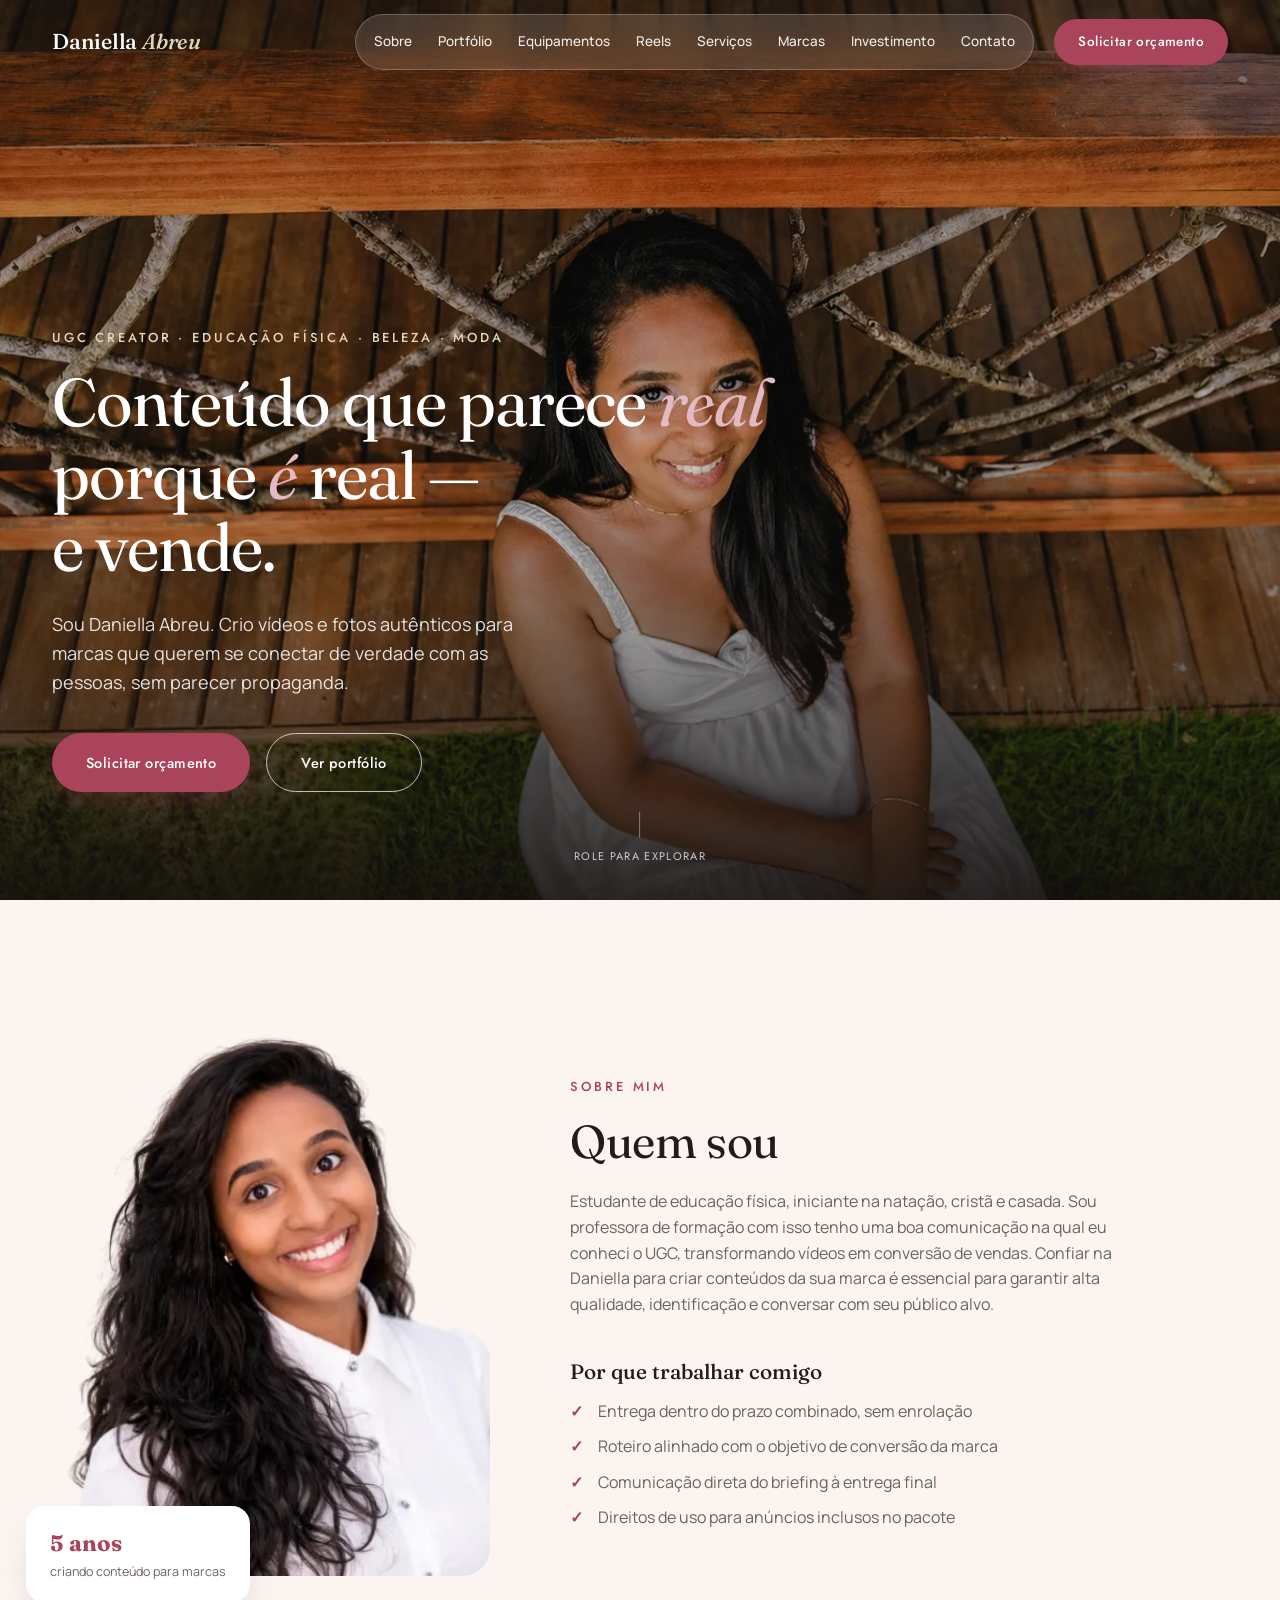
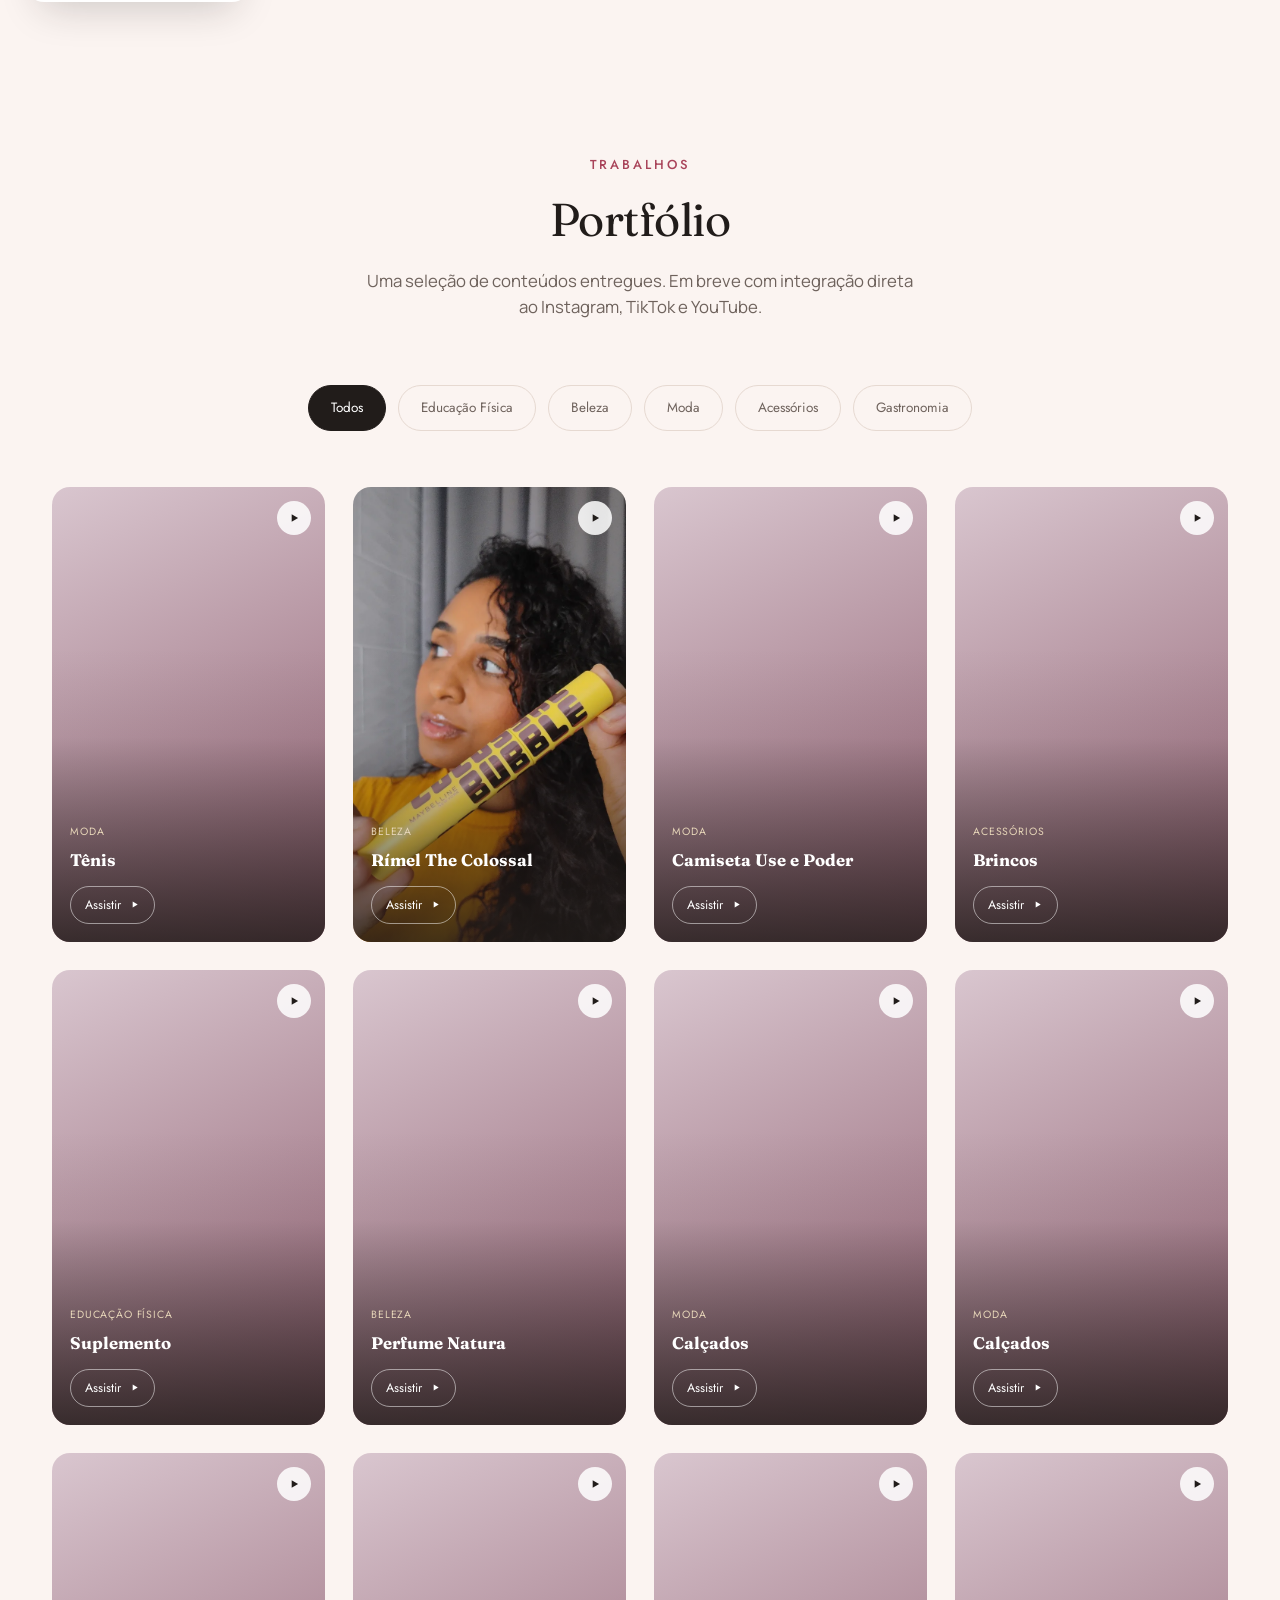
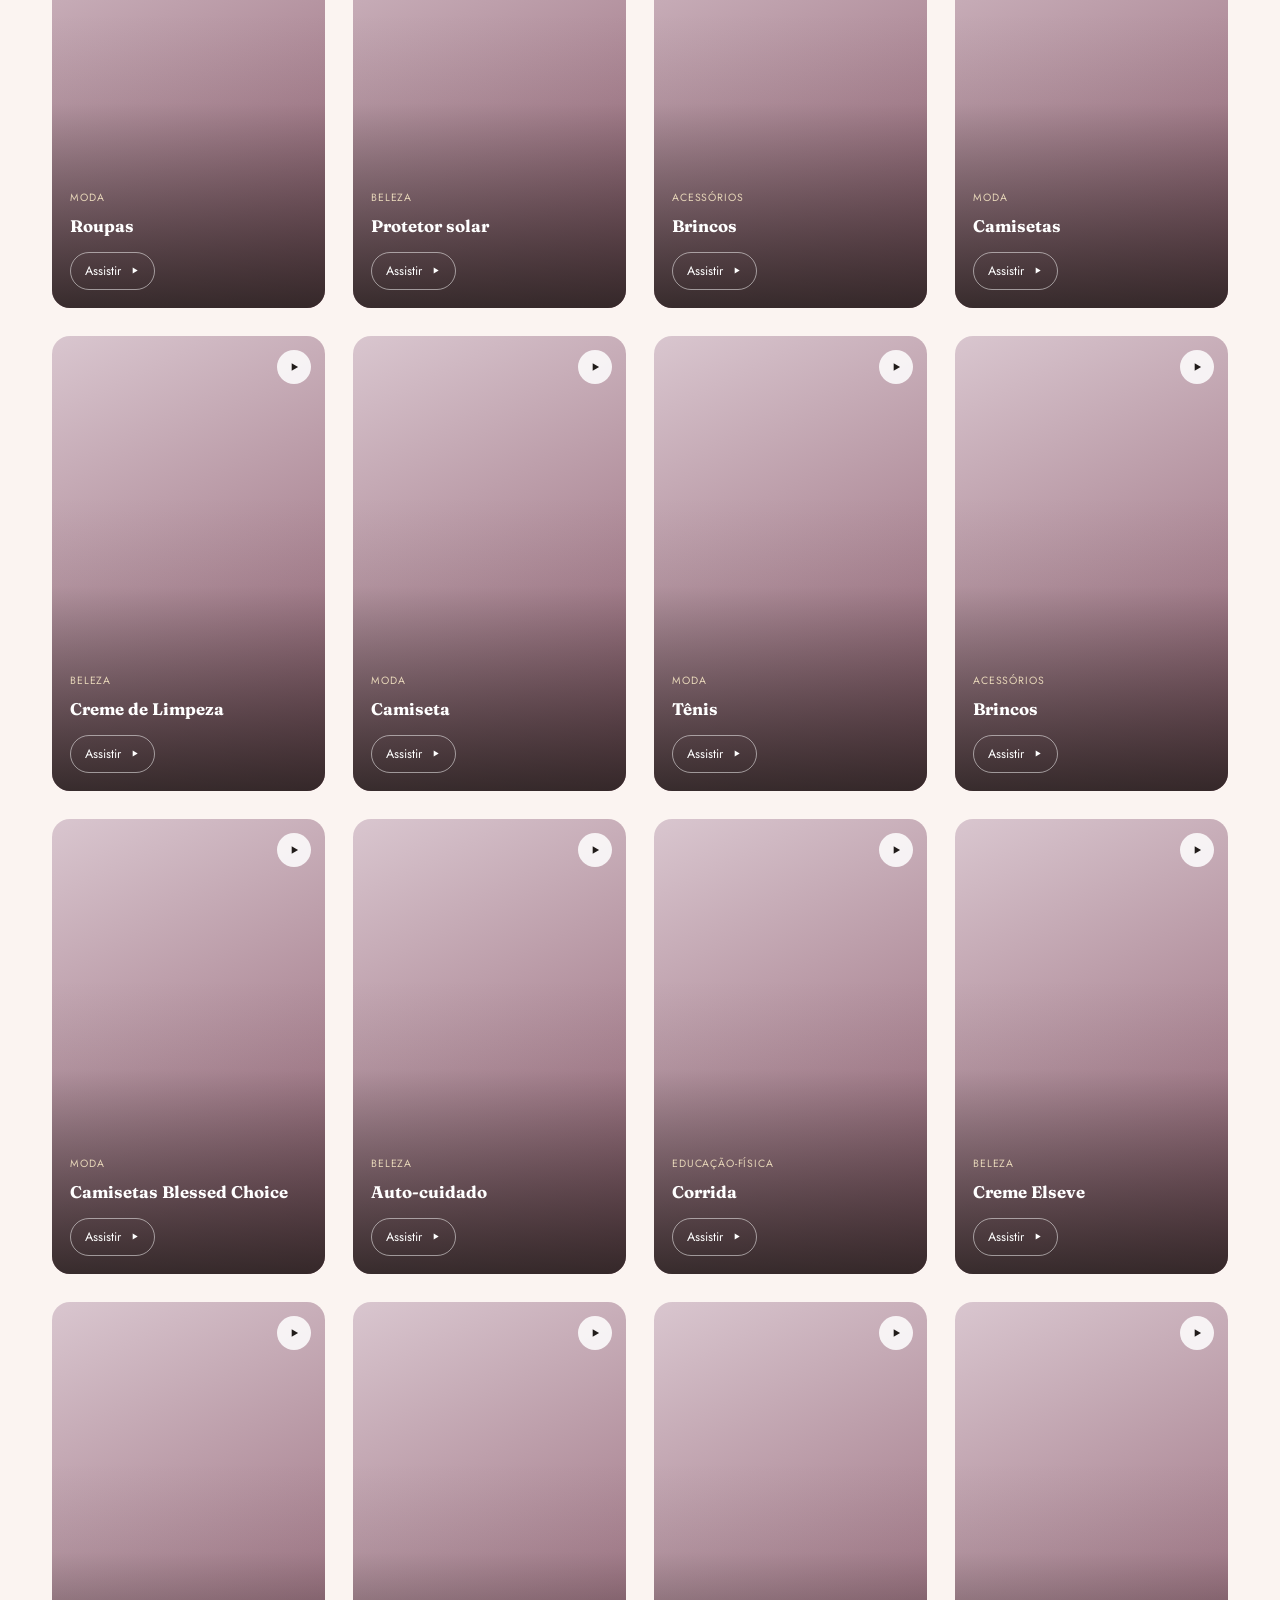
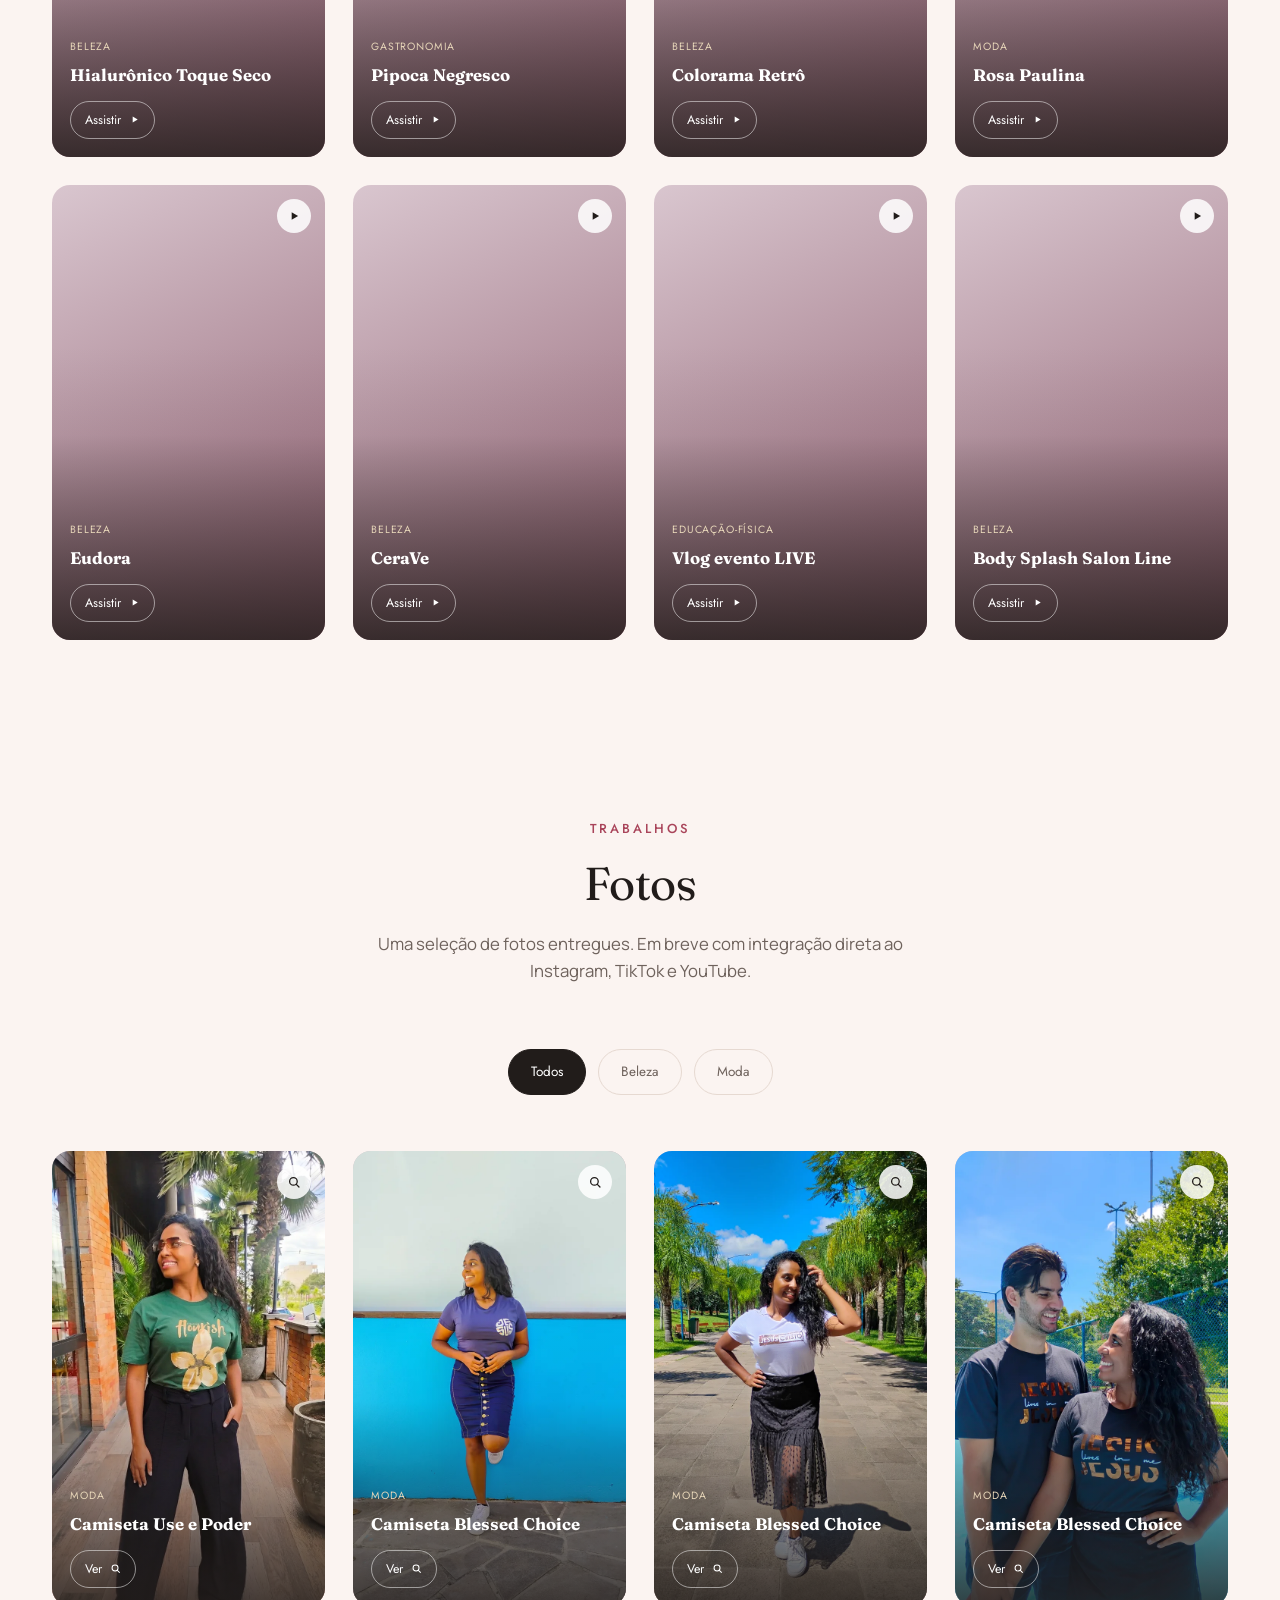
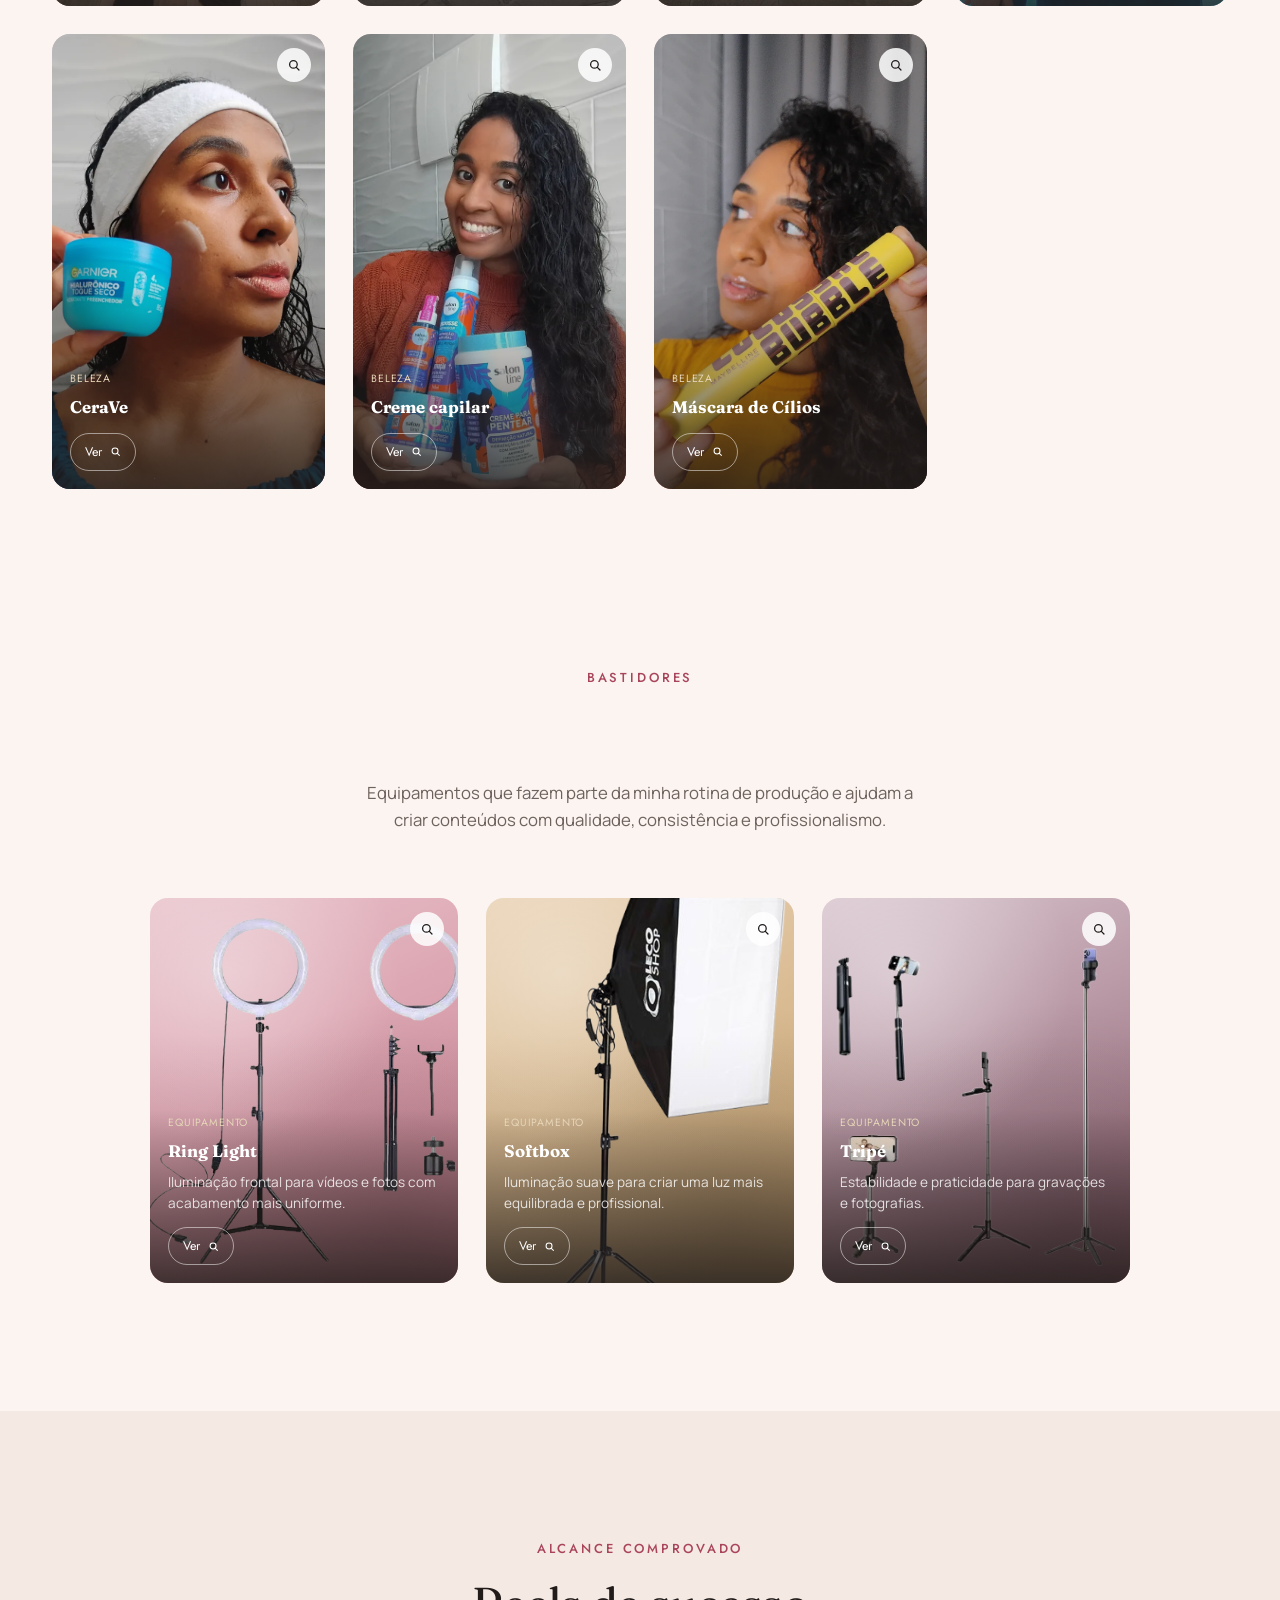
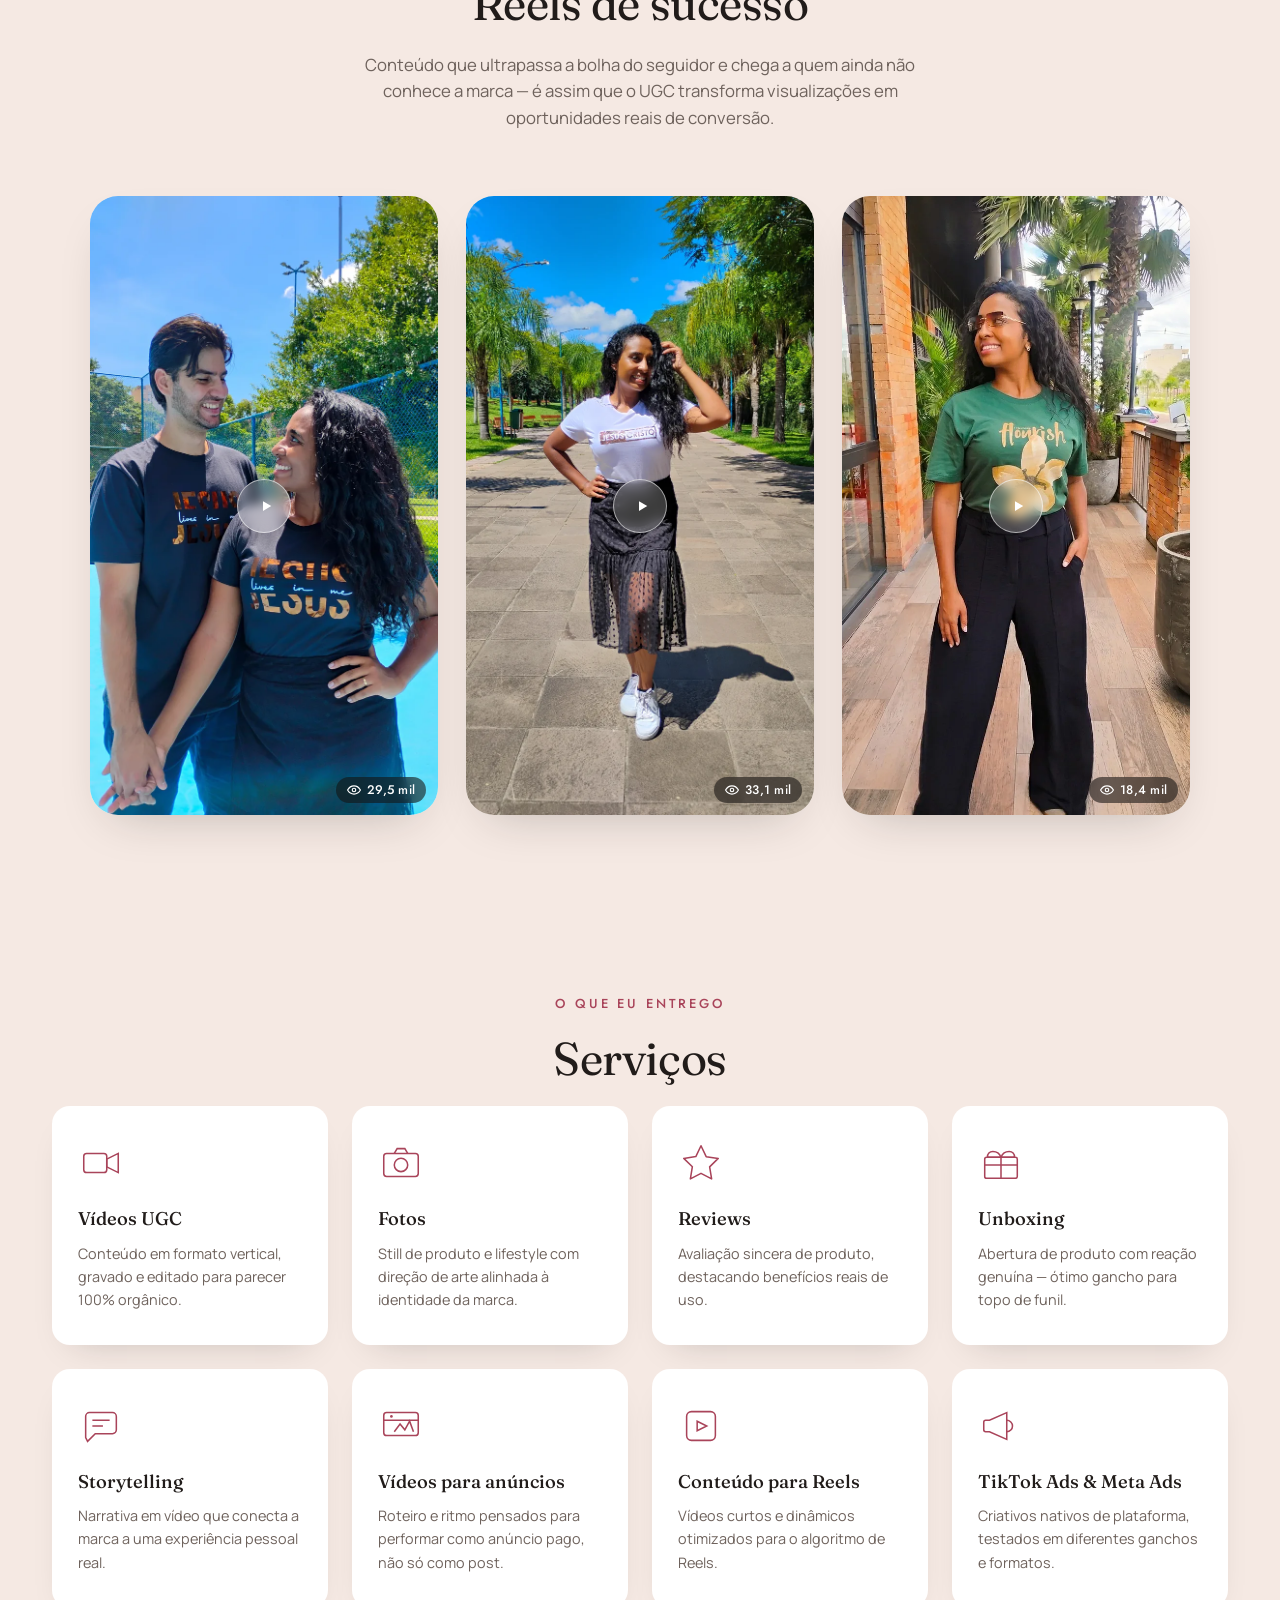
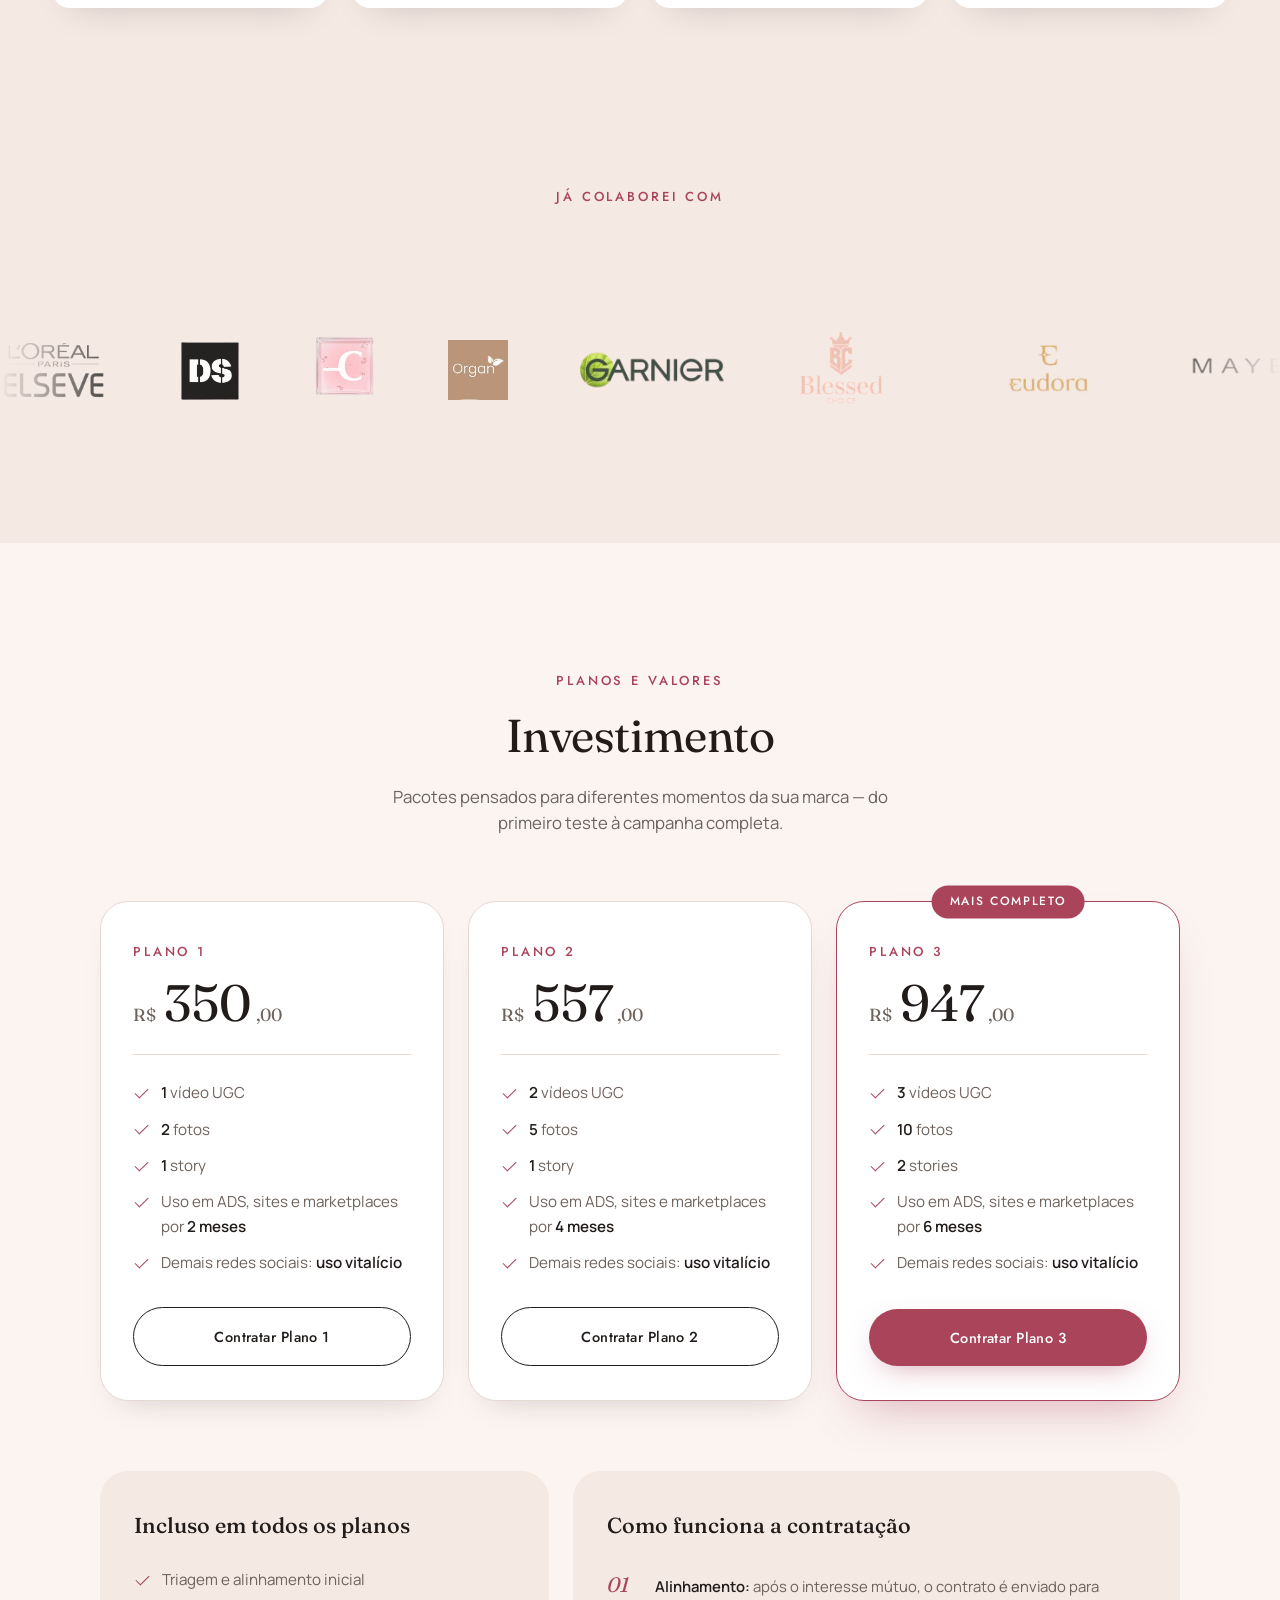
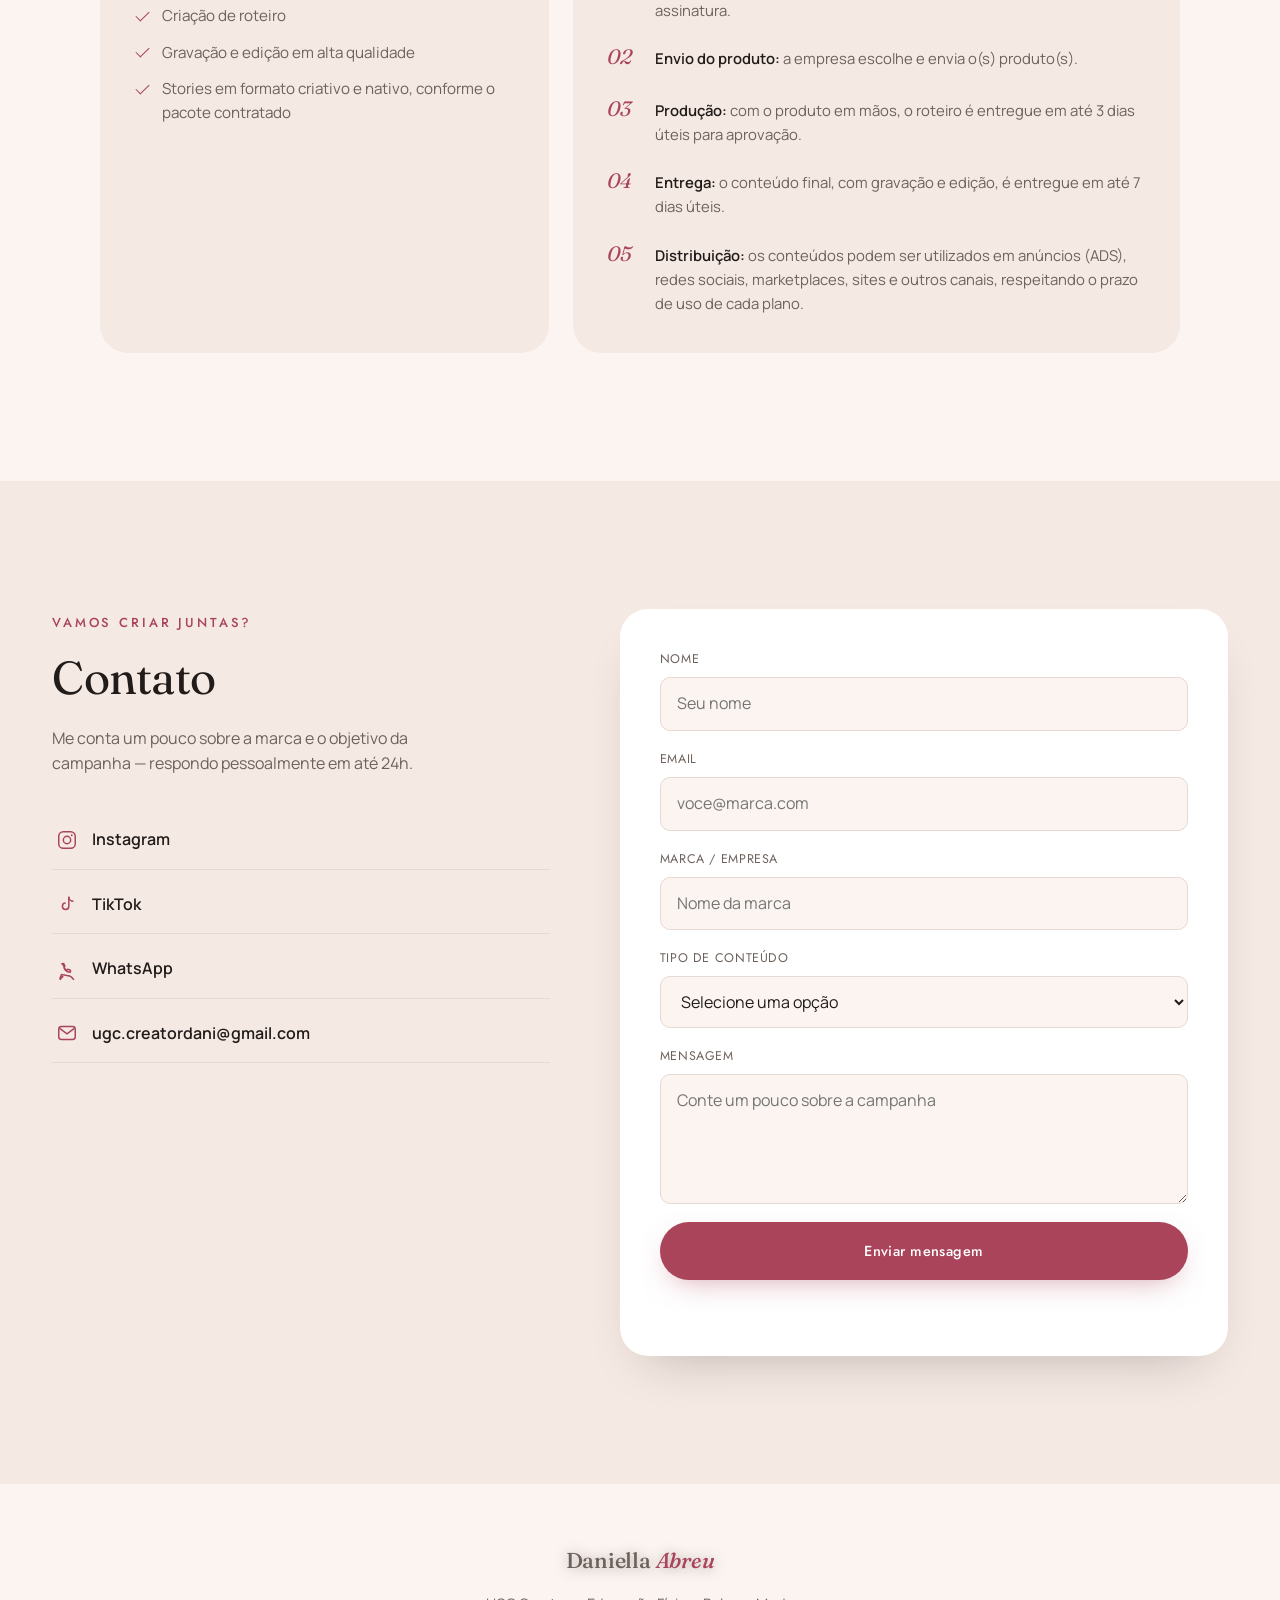
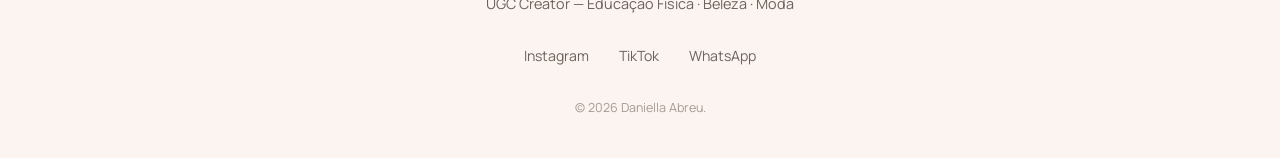
==== commit 112b8243: "Melhora responsividade e organização do portfólio" ====
--- a/index.html
+++ b/index.html
@@ -5,78 +5,89 @@
 <meta name="viewport" content="width=device-width, initial-scale=1.0">
 <title>Daniella Abreu — UGC Creator</title>
 <meta name="description" content="Daniella Abreu, UGC Creator especializada em Educação Física, Beleza e Moda. Conteúdo autêntico que gera resultado para marcas.">
+<meta name="theme-color" content="#FBF4F1">
+<!-- Sem favicon próprio ainda: evita o erro 404 de /favicon.ico no console -->
+<link rel="icon" href="data:,">
+
+<!-- Compartilhamento (WhatsApp, Instagram, LinkedIn etc.) -->
+<meta property="og:type" content="website">
+<meta property="og:locale" content="pt_BR">
+<meta property="og:title" content="Daniella Abreu — UGC Creator">
+<meta property="og:description" content="Vídeos e fotos UGC autênticos para marcas de Educação Física, Beleza e Moda.">
 
 <!-- Fontes: Fraunces (display), Manrope (corpo), Jost (rótulos) -->
 <link rel="preconnect" href="https://fonts.googleapis.com">
 <link rel="preconnect" href="https://fonts.gstatic.com" crossorigin>
 <link href="https://fonts.googleapis.com/css2?family=Fraunces:ital,opsz,wght@0,9..144,300;0,9..144,400;0,9..144,500;0,9..144,600;1,9..144,400;1,9..144,500&family=Manrope:wght@400;500;600;700;800&family=Jost:wght@400;500;600&display=swap" rel="stylesheet">
 
-<link rel="preload" as="image" href="imagens/foto-inicio.png">
+<link rel="preload" as="image" href="imagens/otimizadas/foto-inicio.webp" type="image/webp">
 <link rel="stylesheet" href="style.css">
 </head>
 <body>
 
 <!-- ============================================= -->
-<!-- CURSOR / PROGRESS BAR DE SCROLL                -->
-<!-- ============================================= -->
-<div class="scroll-progress" id="scrollProgress"></div>
-
-<!-- ============================================= -->
-<!-- HEADER                                         -->
+<!-- 1. CURSOR / PROGRESS BAR DE SCROLL                -->
+<!-- ============================================= -->
+<div class="scroll-progress" id="scrollProgress" aria-hidden="true"></div>
+
+<!-- ============================================= -->
+<!-- 2. HEADER                                         -->
 <!-- ============================================= -->
 <header class="site-header" id="siteHeader">
   <div class="container header-inner">
     <a href="#topo" class="logo">Daniella <span>Abreu</span></a>
 
-    <nav class="main-nav" id="mainNav">
+    <nav class="main-nav" id="mainNav" aria-label="Navegação principal">
       <ul>
         <li><a href="#sobre" class="nav-link">Sobre</a></li>
         <li><a href="#portfolio" class="nav-link">Portfólio</a></li>
         <li><a href="#equipamentos" class="nav-link">Equipamentos</a></li>
+        <li><a href="#reels" class="nav-link">Reels</a></li>
         <li><a href="#servicos" class="nav-link">Serviços</a></li>
-        <li><a href="#resultados" class="nav-link">Resultados</a></li>
-        <li><a href="#depoimentos" class="nav-link">Depoimentos</a></li>
+        <li><a href="#marcas" class="nav-link">Marcas</a></li>
         <li><a href="#investimento" class="nav-link">Investimento</a></li>
         <li><a href="#contato" class="nav-link">Contato</a></li>
       </ul>
       <a href="#contato" class="btn btn-primary btn-small">Solicitar orçamento</a>
     </nav>
 
-    <button class="menu-toggle" id="menuToggle" aria-label="Abrir menu" aria-expanded="false">
+    <button type="button" class="menu-toggle" id="menuToggle" aria-label="Abrir menu" aria-expanded="false" aria-controls="mobileNavOverlay">
       <span></span><span></span><span></span>
     </button>
   </div>
 </header>
 
-<!-- overlay do menu mobile -->
-<div class="mobile-nav-overlay" id="mobileNavOverlay">
+<!-- overlay do menu mobile (mesmos destinos do menu principal + Fotos) -->
+<nav class="mobile-nav-overlay" id="mobileNavOverlay" aria-label="Menu">
   <ul>
     <li><a href="#sobre" class="nav-link">Sobre</a></li>
     <li><a href="#portfolio" class="nav-link">Portfólio</a></li>
+    <li><a href="#fotos" class="nav-link">Fotos</a></li>
     <li><a href="#equipamentos" class="nav-link">Equipamentos</a></li>
+    <li><a href="#reels" class="nav-link">Reels</a></li>
     <li><a href="#servicos" class="nav-link">Serviços</a></li>
-    <li><a href="#resultados" class="nav-link">Resultados</a></li>
-    <li><a href="#depoimentos" class="nav-link">Depoimentos</a></li>
-    <li><a href="#processo" class="nav-link">Processo</a></li>
-    <li><a href="#faq" class="nav-link">FAQ</a></li>
+    <li><a href="#marcas" class="nav-link">Marcas</a></li>
     <li><a href="#investimento" class="nav-link">Investimento</a></li>
     <li><a href="#contato" class="nav-link">Contato</a></li>
   </ul>
   <a href="#contato" class="btn btn-primary">Solicitar orçamento</a>
-</div>
+</nav>
 
 <main id="topo">
 
 <!-- ============================================= -->
-<!-- 1. HERO                                        -->
+<!-- 3. HERO                                        -->
 <!-- ============================================= -->
 <section class="hero">
 
   <div class="hero-background">
-    <img src="imagens/foto-inicio.png" alt="Daniella Abreu" fetchpriority="high" decoding="sync">
-  </div>
-
-  <div class="hero-overlay"></div>
+    <picture>
+      <source srcset="imagens/otimizadas/foto-inicio.webp" type="image/webp">
+      <img src="imagens/foto-inicio.png" alt="Daniella Abreu sorrindo, sentada em um deck de madeira" width="1537" height="1023" fetchpriority="high" decoding="sync">
+    </picture>
+  </div>
+
+  <div class="hero-overlay" aria-hidden="true"></div>
 
   <div class="hero-content">
 
@@ -85,8 +96,8 @@
     </span>
 
     <h1 class="hero-title">
-      Conteúdo que parece <em>real</em><br>
-      porque <em>é</em> real —<br>
+      Conteúdo que parece <em>real</em><br class="br-desktop">
+      porque <em>é</em> real —<br class="br-desktop">
       e vende.
     </h1>
 
@@ -107,26 +118,29 @@
 
   </div>
 
-  <div class="scroll-cue">
+  <div class="scroll-cue" aria-hidden="true">
     <span></span>
     role para explorar
   </div>
 
 </section>
 <!-- ============================================= -->
-<!-- 2. SOBRE                                       -->
+<!-- 4. SOBRE                                       -->
 <!-- ============================================= -->
 <section class="section" id="sobre">
   <div class="container about-grid">
 
     <div class="about-visual reveal">
       <div class="photo-frame">
-      <img src="imagens/foto-secao2.png" alt="Foto de Daniella" loading="lazy" decoding="async">
-    </div>
-
-    <div class="about-tag">
-      <strong>5 anos</strong>
-      <span>criando conteúdo para marcas</span>
+        <picture>
+          <source srcset="imagens/otimizadas/foto-secao2.webp" type="image/webp">
+          <img src="imagens/foto-secao2.png" alt="Retrato de Daniella Abreu sorrindo" width="408" height="612" loading="lazy" decoding="async">
+        </picture>
+      </div>
+
+      <div class="about-tag">
+        <strong>5 anos</strong>
+        <span>criando conteúdo para marcas</span>
       </div>
     </div>
 
@@ -134,7 +148,7 @@
       <span class="eyebrow reveal">Sobre mim</span>
       <h2 class="section-title reveal">Quem sou</h2>
       <p class="reveal">
-        Estudante de educação física, iniciante na natação,cristã e casada.
+        Estudante de educação física, iniciante na natação, cristã e casada.
         Sou professora de formação com isso tenho uma boa comunicação na qual eu conheci o UGC, transformando vídeos em conversão de vendas.
         Confiar na Daniella para criar conteúdos da sua marca é essencial para garantir alta qualidade, identificação e conversar com seu público alvo. 
       </p>
@@ -154,7 +168,7 @@
 </section>
 
 <!-- ============================================= -->
-<!-- 3. PORTFÓLIO                                   -->
+<!-- 5. PORTFÓLIO                                   -->
 <!-- ============================================= -->
 <section class="section" id="portfolio">
   <div class="container">
@@ -164,13 +178,13 @@
       Uma seleção de conteúdos entregues. Em breve com integração direta ao Instagram, TikTok e YouTube.
     </p>
 
-    <div class="portfolio-filters reveal" id="portfolioFilters">
-      <button class="filter-btn is-active" data-filter="todos">Todos</button>
-      <button class="filter-btn" data-filter="educacao-fisica">Educação Física</button>
-      <button class="filter-btn" data-filter="beleza">Beleza</button>
-      <button class="filter-btn" data-filter="moda">Moda</button>
-      <button class="filter-btn" data-filter="acessorios">Acessórios</button>
-      <button class="filter-btn" data-filter="gastronomia">Gastronomia</button>
+    <div class="portfolio-filters reveal" id="portfolioFilters" role="group" aria-label="Filtrar vídeos por categoria">
+      <button type="button" class="filter-btn is-active" data-filter="todos" aria-pressed="true">Todos</button>
+      <button type="button" class="filter-btn" data-filter="educacao-fisica" aria-pressed="false">Educação Física</button>
+      <button type="button" class="filter-btn" data-filter="beleza" aria-pressed="false">Beleza</button>
+      <button type="button" class="filter-btn" data-filter="moda" aria-pressed="false">Moda</button>
+      <button type="button" class="filter-btn" data-filter="acessorios" aria-pressed="false">Acessórios</button>
+      <button type="button" class="filter-btn" data-filter="gastronomia" aria-pressed="false">Gastronomia</button>
     </div>
 
     <div class="portfolio-grid" id="portfolioGrid">
@@ -182,7 +196,7 @@
 <!-- Modal de vídeo (placeholder para futura integração) -->
 <div class="video-modal media-modal" id="videoModal" aria-hidden="true" role="dialog" aria-modal="true" aria-label="Vídeo do portfólio">
   <div class="video-modal-backdrop" id="videoModalBackdrop"></div>
-  <button class="video-modal-close" id="videoModalClose" aria-label="Fechar">&times;</button>
+  <button type="button" class="video-modal-close" id="videoModalClose" aria-label="Fechar"><span aria-hidden="true">&times;</span></button>
   <div class="media-modal-stage">
     <video
       id="videoPlayer"
@@ -196,7 +210,7 @@
 </div>
 
 <!-- ============================================= -->
-<!-- 4B. FOTOS                                       -->
+<!-- 6. FOTOS                                       -->
 <!-- ============================================= -->
 <section class="section" id="fotos">
   <div class="container">
@@ -206,10 +220,10 @@
       Uma seleção de fotos entregues. Em breve com integração direta ao Instagram, TikTok e YouTube.
     </p>
 
-    <div class="portfolio-filters reveal" id="fotosFilters">
-      <button class="filter-btn is-active" data-filter="todos">Todos</button>
-      <button class="filter-btn" data-filter="beleza">Beleza</button>
-      <button class="filter-btn" data-filter="moda">Moda</button>
+    <div class="portfolio-filters reveal" id="fotosFilters" role="group" aria-label="Filtrar fotos por categoria">
+      <button type="button" class="filter-btn is-active" data-filter="todos" aria-pressed="true">Todos</button>
+      <button type="button" class="filter-btn" data-filter="beleza" aria-pressed="false">Beleza</button>
+      <button type="button" class="filter-btn" data-filter="moda" aria-pressed="false">Moda</button>
     </div>
 
     <div class="portfolio-grid" id="fotosGrid">
@@ -221,14 +235,14 @@
 <!-- Modal de foto (placeholder para futura integração) -->
 <div class="video-modal media-modal" id="photoModal" aria-hidden="true" role="dialog" aria-modal="true" aria-label="Foto do portfólio">
   <div class="video-modal-backdrop" id="photoModalBackdrop"></div>
-  <button class="video-modal-close" id="photoModalClose" aria-label="Fechar">&times;</button>
+  <button type="button" class="video-modal-close" id="photoModalClose" aria-label="Fechar"><span aria-hidden="true">&times;</span></button>
   <div class="media-modal-stage">
     <img class="media-modal-img" id="photoModalThumb" alt="">
   </div>
 </div>
 
 <!-- ============================================= -->
-<!-- 4C. MATERIAL DE TRABALHO                      -->
+<!-- 7. MATERIAL DE TRABALHO                      -->
 <!-- ============================================= -->
 <section class="section" id="equipamentos">
   <div class="container">
@@ -247,7 +261,7 @@
 <!-- Modal de equipamento -->
 <div class="video-modal media-modal" id="equipmentModal" aria-hidden="true" role="dialog" aria-modal="true" aria-label="Foto do equipamento">
   <div class="video-modal-backdrop" id="equipmentModalBackdrop"></div>
-  <button class="video-modal-close" id="equipmentModalClose" aria-label="Fechar">&times;</button>
+  <button type="button" class="video-modal-close" id="equipmentModalClose" aria-label="Fechar"><span aria-hidden="true">&times;</span></button>
   <div class="media-modal-stage">
     <img class="media-modal-img" id="equipmentModalImg" alt="">
     <div class="ph equipment-modal-ph" data-ph="Foto em breve"></div>
@@ -255,7 +269,7 @@
 </div>
 
 <!-- ============================================= -->
-<!-- 4D. REELS DE SUCESSO                           -->
+<!-- 8. REELS DE SUCESSO                           -->
 <!-- ============================================= -->
 <section class="section section-alt" id="reels">
   <div class="container">
@@ -273,19 +287,17 @@
     -->
     <div class="reels-grid">
 
-      <!-- REEL 1 — vídeo: videos/video17.mp4 | views: ALTERAR -->
+      <!-- REEL 1 — vídeo: videos/video30.mp4 -->
       <div class="reel-card reveal">
         <button
           type="button"
           class="reel-card-media"
           data-video="videos/video30.mp4"
           aria-label="Assistir reel Blessed Choice">
-          <img
-            src="imagens/foto.blessed.reel.jpg"
-            alt="Capa do reel Blessed Choice"
-            class="reel-card-img"
-            loading="lazy"
-          >
+          <picture>
+            <source srcset="imagens/otimizadas/foto.blessed.reel.webp" type="image/webp">
+            <img src="imagens/foto.blessed.reel.jpg" alt="Capa do reel Blessed Choice" class="reel-card-img" width="720" height="1279" loading="lazy" decoding="async">
+          </picture>
           <span class="reel-card-play"><svg viewBox="0 0 24 24" width="18" height="18" fill="currentColor" aria-hidden="true"><path d="M8 5.5v13l11-6.5z"/></svg></span>
           <span class="reel-card-views">
             <svg viewBox="0 0 24 24" width="14" height="14" fill="none" stroke="currentColor" stroke-width="2" stroke-linecap="round" stroke-linejoin="round" aria-hidden="true"><path d="M1 12s4-7 11-7 11 7 11 7-4 7-11 7S1 12 1 12z"/><circle cx="12" cy="12" r="3"/></svg>
@@ -295,19 +307,17 @@
         </button>
       </div>
 
-      <!-- REEL 2 — vídeo: videos/video17.mp4 | views: ALTERAR -->
+      <!-- REEL 2 — vídeo: videos/video17.mp4 -->
       <div class="reel-card reveal" data-reveal-delay="100">
         <button
           type="button"
           class="reel-card-media"
           data-video="videos/video17.mp4"
-          aria-label="Assistir reel Blessed Choice">
-          <img
-            src="imagens/foto.blessed2.reel.jpg"
-            alt="Capa do reel Blessed Choice"
-            class="reel-card-img"
-            loading="lazy"
-          >
+          aria-label="Assistir segundo reel Blessed Choice">
+          <picture>
+            <source srcset="imagens/otimizadas/foto.blessed2.reel.webp" type="image/webp">
+            <img src="imagens/foto.blessed2.reel.jpg" alt="Capa do reel Blessed Choice" class="reel-card-img" width="720" height="1279" loading="lazy" decoding="async">
+          </picture>
           <span class="reel-card-play"><svg viewBox="0 0 24 24" width="18" height="18" fill="currentColor" aria-hidden="true"><path d="M8 5.5v13l11-6.5z"/></svg></span>
           <span class="reel-card-views">
             <svg viewBox="0 0 24 24" width="14" height="14" fill="none" stroke="currentColor" stroke-width="2" stroke-linecap="round" stroke-linejoin="round" aria-hidden="true"><path d="M1 12s4-7 11-7 11 7 11 7-4 7-11 7S1 12 1 12z"/><circle cx="12" cy="12" r="3"/></svg>
@@ -317,19 +327,17 @@
         </button>
       </div>
 
-      <!-- REEL 3 — vídeo: videos/video20.mp4 | views: ALTERAR -->
+      <!-- REEL 3 — vídeo: videos/video20.mp4 -->
       <div class="reel-card reveal" data-reveal-delay="200">
         <button
           type="button"
           class="reel-card-media"
           data-video="videos/video20.mp4"
           aria-label="Assistir reel Use e Poder">
-          <img
-            src="imagens/foto.use.reel.png"
-            alt="Capa do reel Use e Poder"
-            class="reel-card-img"
-            loading="lazy"
-          >
+          <picture>
+            <source srcset="imagens/otimizadas/foto.use.reel.webp" type="image/webp">
+            <img src="imagens/foto.use.reel.png" alt="Capa do reel Use e Poder" class="reel-card-img" width="720" height="1216" loading="lazy" decoding="async">
+          </picture>
           <span class="reel-card-play"><svg viewBox="0 0 24 24" width="18" height="18" fill="currentColor" aria-hidden="true"><path d="M8 5.5v13l11-6.5z"/></svg></span>
           <span class="reel-card-views">
             <svg viewBox="0 0 24 24" width="14" height="14" fill="none" stroke="currentColor" stroke-width="2" stroke-linecap="round" stroke-linejoin="round" aria-hidden="true"><path d="M1 12s4-7 11-7 11 7 11 7-4 7-11 7S1 12 1 12z"/><circle cx="12" cy="12" r="3"/></svg>
@@ -344,7 +352,7 @@
 </section>
 
 <!-- ============================================= -->
-<!-- 5. SERVIÇOS                                    -->
+<!-- 9. SERVIÇOS                                    -->
 <!-- ============================================= -->
 <section class="section section-alt" id="servicos">
   <div class="container">
@@ -354,49 +362,49 @@
     <div class="services-grid">
 
       <div class="service-card reveal">
-        <span class="service-icon"><svg viewBox="0 0 48 48" fill="none" stroke="currentColor" stroke-width="1.6"><rect x="6" y="14" width="24" height="20" rx="3"/><path d="M30 20l12-6v20l-12-6z"/></svg></span>
+        <span class="service-icon" aria-hidden="true"><svg viewBox="0 0 48 48" fill="none" stroke="currentColor" stroke-width="1.6"><rect x="6" y="14" width="24" height="20" rx="3"/><path d="M30 20l12-6v20l-12-6z"/></svg></span>
         <h3>Vídeos UGC</h3>
         <p>Conteúdo em formato vertical, gravado e editado para parecer 100% orgânico.</p>
       </div>
 
       <div class="service-card reveal" data-reveal-delay="60">
-        <span class="service-icon"><svg viewBox="0 0 48 48" fill="none" stroke="currentColor" stroke-width="1.6"><rect x="6" y="14" width="36" height="24" rx="3"/><circle cx="24" cy="26" r="7"/><path d="M17 14l3-5h8l3 5"/></svg></span>
+        <span class="service-icon" aria-hidden="true"><svg viewBox="0 0 48 48" fill="none" stroke="currentColor" stroke-width="1.6"><rect x="6" y="14" width="36" height="24" rx="3"/><circle cx="24" cy="26" r="7"/><path d="M17 14l3-5h8l3 5"/></svg></span>
         <h3>Fotos</h3>
         <p>Still de produto e lifestyle com direção de arte alinhada à identidade da marca.</p>
       </div>
 
       <div class="service-card reveal" data-reveal-delay="120">
-        <span class="service-icon"><svg viewBox="0 0 48 48" fill="none" stroke="currentColor" stroke-width="1.6" stroke-linejoin="round"><path d="M24 6l5.4 11.4L42 19.2l-9 8.8 2.1 12.6L24 34.8l-11.1 5.8L15 27.9l-9-8.7 12.6-1.9z"/></svg></span>
+        <span class="service-icon" aria-hidden="true"><svg viewBox="0 0 48 48" fill="none" stroke="currentColor" stroke-width="1.6" stroke-linejoin="round"><path d="M24 6l5.4 11.4L42 19.2l-9 8.8 2.1 12.6L24 34.8l-11.1 5.8L15 27.9l-9-8.7 12.6-1.9z"/></svg></span>
         <h3>Reviews</h3>
         <p>Avaliação sincera de produto, destacando benefícios reais de uso.</p>
       </div>
 
       <div class="service-card reveal" data-reveal-delay="180">
-        <span class="service-icon"><svg viewBox="0 0 48 48" fill="none" stroke="currentColor" stroke-width="1.6"><rect x="7" y="18" width="34" height="22" rx="2"/><path d="M7 26h34"/><path d="M24 18v22"/><path d="M24 18c-3-8-15-8-14 0 0 0 6 0 14 0z"/><path d="M24 18c3-8 15-8 14 0 0 0-6 0-14 0z"/></svg></span>
+        <span class="service-icon" aria-hidden="true"><svg viewBox="0 0 48 48" fill="none" stroke="currentColor" stroke-width="1.6"><rect x="7" y="18" width="34" height="22" rx="2"/><path d="M7 26h34"/><path d="M24 18v22"/><path d="M24 18c-3-8-15-8-14 0 0 0 6 0 14 0z"/><path d="M24 18c3-8 15-8 14 0 0 0-6 0-14 0z"/></svg></span>
         <h3>Unboxing</h3>
         <p>Abertura de produto com reação genuína — ótimo gancho para topo de funil.</p>
       </div>
 
       <div class="service-card reveal" data-reveal-delay="0">
-        <span class="service-icon"><svg viewBox="0 0 48 48" fill="none" stroke="currentColor" stroke-width="1.6"><path d="M8 36V14a4 4 0 014-4h24a4 4 0 014 4v14a4 4 0 01-4 4H18l-8 8z"/><path d="M15 18h18"/><path d="M15 24h11"/></svg></span>
+        <span class="service-icon" aria-hidden="true"><svg viewBox="0 0 48 48" fill="none" stroke="currentColor" stroke-width="1.6"><path d="M8 36V14a4 4 0 014-4h24a4 4 0 014 4v14a4 4 0 01-4 4H18l-8 8z"/><path d="M15 18h18"/><path d="M15 24h11"/></svg></span>
         <h3>Storytelling</h3>
         <p>Narrativa em vídeo que conecta a marca a uma experiência pessoal real.</p>
       </div>
 
       <div class="service-card reveal" data-reveal-delay="60">
-        <span class="service-icon"><svg viewBox="0 0 48 48" fill="none" stroke="currentColor" stroke-width="1.6"><rect x="6" y="10" width="36" height="24" rx="3"/><path d="M6 18h36"/><circle cx="14" cy="14" r="1.4" fill="currentColor" stroke="none"/><path d="M17 30l6-8 5 6 5-9 4 11"/></svg></span>
+        <span class="service-icon" aria-hidden="true"><svg viewBox="0 0 48 48" fill="none" stroke="currentColor" stroke-width="1.6"><rect x="6" y="10" width="36" height="24" rx="3"/><path d="M6 18h36"/><circle cx="14" cy="14" r="1.4" fill="currentColor" stroke="none"/><path d="M17 30l6-8 5 6 5-9 4 11"/></svg></span>
         <h3>Vídeos para anúncios</h3>
         <p>Roteiro e ritmo pensados para performar como anúncio pago, não só como post.</p>
       </div>
 
       <div class="service-card reveal" data-reveal-delay="120">
-        <span class="service-icon"><svg viewBox="0 0 48 48" fill="none" stroke="currentColor" stroke-width="1.6"><rect x="9" y="9" width="30" height="30" rx="5"/><path d="M20 19l10 5-10 5z"/></svg></span>
+        <span class="service-icon" aria-hidden="true"><svg viewBox="0 0 48 48" fill="none" stroke="currentColor" stroke-width="1.6"><rect x="9" y="9" width="30" height="30" rx="5"/><path d="M20 19l10 5-10 5z"/></svg></span>
         <h3>Conteúdo para Reels</h3>
         <p>Vídeos curtos e dinâmicos otimizados para o algoritmo de Reels.</p>
       </div>
 
       <div class="service-card reveal" data-reveal-delay="180">
-        <span class="service-icon"><svg viewBox="0 0 48 48" fill="none" stroke="currentColor" stroke-width="1.6"><path d="M6 20v8a2 2 0 002 2h4l18 8V10L12 18H8a2 2 0 00-2 2z"/><path d="M30 18a6 6 0 010 12"/></svg></span>
+        <span class="service-icon" aria-hidden="true"><svg viewBox="0 0 48 48" fill="none" stroke="currentColor" stroke-width="1.6"><path d="M6 20v8a2 2 0 002 2h4l18 8V10L12 18H8a2 2 0 00-2 2z"/><path d="M30 18a6 6 0 010 12"/></svg></span>
         <h3>TikTok Ads &amp; Meta Ads</h3>
         <p>Criativos nativos de plataforma, testados em diferentes ganchos e formatos.</p>
       </div>
@@ -407,9 +415,9 @@
 
 
 <!-- ============================================= -->
-<!-- 7. MARCAS                                      -->
-<!-- ============================================= -->
-<section class="section section-alt brands-section">
+<!-- 10. MARCAS                                      -->
+<!-- ============================================= -->
+<section class="section section-alt brands-section" id="marcas">
   <div class="container">
     <span class="eyebrow reveal center">Já colaborei com</span>
     <h2 class="section-title center reveal">Marcas</h2>
@@ -417,80 +425,25 @@
 
   <div class="brands-marquee reveal">
     <div class="brands-track">
-      <img class="brand-logo" src="imagens/logo.loreal.png" alt="L'Oréal">
-      <img class="brand-logo brand-logo--tall" src="imagens/logo.ds.png" alt="DS">
-      <img class="brand-logo brand-logo--tall" src="imagens/logo.cristina.png" alt="Cristina">
-      <img class="brand-logo" src="imagens/logo.organ.jpg" alt="Organ">
-      <img class="brand-logo brand-logo--wide" src="imagens/logo.garnier.png" alt="Garnier">
-      <img class="brand-logo brand-logo--padded" src="imagens/logo.blessed.png" alt="Blessed Choice">
-      <img class="brand-logo brand-logo--padded brand-logo--clone" src="imagens/logo.eudora.jpg" alt="" aria-hidden="true">
-      <img class="brand-logo brand-logo--padded brand-logo--clone" src="imagens/logo.maybe.png" alt="" aria-hidden="true">
-      <img class="brand-logo brand-logo--padded brand-logo--clone" src="imagens/logo.pantene.png" alt="" aria-hidden="true">
+      <img class="brand-logo" src="imagens/logo.loreal.png" decoding="async" fetchpriority="low" alt="L'Oréal">
+      <img class="brand-logo brand-logo--tall" src="imagens/logo.ds.png" decoding="async" fetchpriority="low" alt="DS">
+      <img class="brand-logo brand-logo--tall" src="imagens/logo.cristina.png" decoding="async" fetchpriority="low" alt="Cristina">
+      <img class="brand-logo" src="imagens/logo.organ.jpg" decoding="async" fetchpriority="low" alt="Organ">
+      <img class="brand-logo brand-logo--wide" src="imagens/logo.garnier.png" decoding="async" fetchpriority="low" alt="Garnier">
+      <img class="brand-logo brand-logo--padded" src="imagens/logo.blessed.png" decoding="async" fetchpriority="low" alt="Blessed Choice">
+      <img class="brand-logo brand-logo--padded" src="imagens/logo.eudora-sem-fundo.png" decoding="async" fetchpriority="low" alt="Eudora">
+      <img class="brand-logo brand-logo--padded" src="imagens/logo.maybe-sem-fundo.png" decoding="async" fetchpriority="low" alt="Maybelline New York">
+      <img class="brand-logo brand-logo--padded" src="imagens/logo.pantene-sem-fundo.png" decoding="async" fetchpriority="low" alt="Pantene">
       <!-- Cópia da sequência para o loop contínuo (ignorada por leitores de tela) -->
-      <img class="brand-logo brand-logo--clone" src="imagens/logo.loreal.png" alt="" aria-hidden="true">
-      <img class="brand-logo brand-logo--tall brand-logo--clone" src="imagens/logo.ds.png" alt="" aria-hidden="true">
-      <img class="brand-logo brand-logo--tall brand-logo--clone" src="imagens/logo.cristina.png" alt="" aria-hidden="true">
-      <img class="brand-logo brand-logo--clone" src="imagens/logo.organ.jpg" alt="" aria-hidden="true">
-      <img class="brand-logo brand-logo--wide brand-logo--clone" src="imagens/logo.garnier.png" alt="" aria-hidden="true">
-      <img class="brand-logo brand-logo--padded brand-logo--clone" src="imagens/logo.blessed.png" alt="" aria-hidden="true">
-      <img class="brand-logo brand-logo--padded brand-logo--clone" src="imagens/logo.eudora.jpg" alt="" aria-hidden="true">
-      <img class="brand-logo brand-logo--padded brand-logo--clone" src="imagens/logo.maybe.png" alt="" aria-hidden="true">
-      <img class="brand-logo brand-logo--padded brand-logo--clone" src="imagens/logo.pantene.png" alt="" aria-hidden="true">
-    </div>
-  </div>
-</section>
-
-<!-- ============================================= -->
-<!-- 8. DEPOIMENTOS                                 -->
-<!-- ============================================= -->
-<section class="section" id="depoimentos">
-  <div class="container">
-    <span class="eyebrow reveal center">Quem já trabalhou comigo</span>
-    <h2 class="section-title center reveal">Depoimentos</h2>
-
-    <div class="testimonials-wrap reveal">
-      <div class="testimonials-track" id="testimonialsTrack">
-
-        <blockquote class="testimonial-card">
-          <p>”A Daniella entendeu o tom da nossa marca rapidinho. O vídeo que ela entregou virou nosso melhor criativo de anúncio do trimestre.”</p>
-          <footer>
-            <div class="ph ph-tone-1 testimonial-avatar" data-ph="avatar-1"></div>
-            <div>
-              <strong>Camila Reis</strong>
-              <span>Gerente de Marketing, Nova Fit</span>
-            </div>
-          </footer>
-        </blockquote>
-
-        <blockquote class="testimonial-card">
-          <p>“Processo extremamente organizado, do briefing à entrega. E o resultado pareceu conteúdo espontâneo, não publicidade.”</p>
-          <footer>
-            <div class="ph ph-tone-2 testimonial-avatar" data-ph="avatar-2"></div>
-            <div>
-              <strong>Rafael Nogueira</strong>
-              <span>Fundador, Vitta Supplements</span>
-            </div>
-          </footer>
-        </blockquote>
-
-        <blockquote class="testimonial-card">
-          <p>“Contratamos para um unboxing e o engajamento superou tudo que já tínhamos feito com influenciadores maiores.”</p>
-          <footer>
-            <div class="ph ph-tone-3 testimonial-avatar" data-ph="avatar-3"></div>
-            <div>
-              <strong>Juliana Prado</strong>
-              <span>Social Media, Lumière Skin</span>
-            </div>
-          </footer>
-        </blockquote>
-
-      </div>
-
-      <div class="testimonials-controls">
-        <button class="carousel-btn" id="testimonialPrev" aria-label="Depoimento anterior">←</button>
-        <div class="testimonials-dots" id="testimonialsDots"></div>
-        <button class="carousel-btn" id="testimonialNext" aria-label="Próximo depoimento">→</button>
-      </div>
+      <img class="brand-logo brand-logo--clone" src="imagens/logo.loreal.png" decoding="async" fetchpriority="low" alt="" aria-hidden="true">
+      <img class="brand-logo brand-logo--tall brand-logo--clone" src="imagens/logo.ds.png" decoding="async" fetchpriority="low" alt="" aria-hidden="true">
+      <img class="brand-logo brand-logo--tall brand-logo--clone" src="imagens/logo.cristina.png" decoding="async" fetchpriority="low" alt="" aria-hidden="true">
+      <img class="brand-logo brand-logo--clone" src="imagens/logo.organ.jpg" decoding="async" fetchpriority="low" alt="" aria-hidden="true">
+      <img class="brand-logo brand-logo--wide brand-logo--clone" src="imagens/logo.garnier.png" decoding="async" fetchpriority="low" alt="" aria-hidden="true">
+      <img class="brand-logo brand-logo--padded brand-logo--clone" src="imagens/logo.blessed.png" decoding="async" fetchpriority="low" alt="" aria-hidden="true">
+      <img class="brand-logo brand-logo--padded brand-logo--clone" src="imagens/logo.eudora-sem-fundo.png" decoding="async" fetchpriority="low" alt="" aria-hidden="true">
+      <img class="brand-logo brand-logo--padded brand-logo--clone" src="imagens/logo.maybe-sem-fundo.png" decoding="async" fetchpriority="low" alt="" aria-hidden="true">
+      <img class="brand-logo brand-logo--padded brand-logo--clone" src="imagens/logo.pantene-sem-fundo.png" decoding="async" fetchpriority="low" alt="" aria-hidden="true">
     </div>
   </div>
 </section>
@@ -596,22 +549,22 @@
       <ul class="contact-links">
         <li>
           <a href="https://www.instagram.com/daniellabreup/" target="_blank" rel="noopener">
-            <span class="contact-icon"><svg viewBox="0 0 24 24" fill="none" stroke="currentColor" stroke-width="1.6"><rect x="3" y="3" width="18" height="18" rx="5"/><circle cx="12" cy="12" r="4"/><circle cx="17.2" cy="6.8" r="1" fill="currentColor" stroke="none"/></svg></span> Instagram
+            <span class="contact-icon" aria-hidden="true"><svg viewBox="0 0 24 24" fill="none" stroke="currentColor" stroke-width="1.6"><rect x="3" y="3" width="18" height="18" rx="5"/><circle cx="12" cy="12" r="4"/><circle cx="17.2" cy="6.8" r="1" fill="currentColor" stroke="none"/></svg></span> Instagram
           </a>
         </li>
         <li>
           <a href="https://www.tiktok.com/@daniella.paim" target="_blank" rel="noopener">
-            <span class="contact-icon"><svg viewBox="0 0 24 24" fill="none" stroke="currentColor" stroke-width="1.6"><path d="M14 4v10.5a3.5 3.5 0 11-3.5-3.5"/><path d="M14 4c0 2.8 2.2 5 5 5"/></svg></span> TikTok
+            <span class="contact-icon" aria-hidden="true"><svg viewBox="0 0 24 24" fill="none" stroke="currentColor" stroke-width="1.6"><path d="M14 4v10.5a3.5 3.5 0 11-3.5-3.5"/><path d="M14 4c0 2.8 2.2 5 5 5"/></svg></span> TikTok
           </a>
         </li>
         <li>
           <a href="https://wa.me/5551985919822" target="_blank" rel="noopener">
-            <span class="contact-icon"><svg viewBox="0 0 24 24" fill="none" stroke="currentColor" stroke-width="1.6"><path d="M6 18l-1.4 3.4L8 20a8 8 0 104-1z"/><path d="M8.5 8.5c0 4 3 7 7 7 .6-1 .6-2-.4-2.4l-1.6-.7c-.5-.2-1 0-1.3.4l-.4.5c-1.4-.6-2.5-1.7-3.1-3.1l.5-.4c.4-.3.6-.8.4-1.3l-.7-1.6c-.4-1-1.4-1-2.4-.4z"/></svg></span> WhatsApp
+            <span class="contact-icon" aria-hidden="true"><svg viewBox="0 0 24 24" fill="none" stroke="currentColor" stroke-width="1.6"><path d="M6 18l-1.4 3.4L8 20a8 8 0 104-1z"/><path d="M8.5 8.5c0 4 3 7 7 7 .6-1 .6-2-.4-2.4l-1.6-.7c-.5-.2-1 0-1.3.4l-.4.5c-1.4-.6-2.5-1.7-3.1-3.1l.5-.4c.4-.3.6-.8.4-1.3l-.7-1.6c-.4-1-1.4-1-2.4-.4z"/></svg></span> WhatsApp
           </a>
         </li>
         <li>
           <a href="mailto:ugc.creatordani@gmail.com">
-            <span class="contact-icon"><svg viewBox="0 0 24 24" fill="none" stroke="currentColor" stroke-width="1.6"><rect x="3" y="5" width="18" height="14" rx="3"/><path d="M4 7l8 6 8-6"/></svg></span> ugc.creatordani@gmail.com
+            <span class="contact-icon" aria-hidden="true"><svg viewBox="0 0 24 24" fill="none" stroke="currentColor" stroke-width="1.6"><rect x="3" y="5" width="18" height="14" rx="3"/><path d="M4 7l8 6 8-6"/></svg></span> ugc.creatordani@gmail.com
           </a>
         </li>
       </ul>
@@ -620,17 +573,17 @@
     <form class="contact-form reveal" id="contactForm" data-reveal-delay="120">
       <div class="form-row">
         <label for="nome">Nome</label>
-        <input type="text" id="nome" name="nome" required placeholder="Seu nome">
+        <input type="text" id="nome" name="nome" autocomplete="name" required placeholder="Seu nome">
       </div>
 
       <div class="form-row">
         <label for="email">Email</label>
-        <input type="email" id="email" name="email" required placeholder="voce@marca.com">
+        <input type="email" id="email" name="email" autocomplete="email" required placeholder="voce@marca.com">
       </div>
 
       <div class="form-row">
         <label for="marca">Marca / Empresa</label>
-        <input type="text" id="marca" name="marca" required placeholder="Nome da marca">
+        <input type="text" id="marca" name="marca" autocomplete="organization" required placeholder="Nome da marca">
       </div>
 
       <div class="form-row">
@@ -653,7 +606,7 @@
       </div>
 
       <button type="submit" class="btn btn-primary btn-full">Enviar mensagem</button>
-      <p class="form-note" id="formNote"></p>
+      <p class="form-note" id="formNote" role="status" aria-live="polite"></p>
     </form>
 
   </div>
@@ -662,7 +615,7 @@
 </main>
 
 <!-- ============================================= -->
-<!-- FOOTER                                         -->
+<!-- 13. FOOTER                                         -->
 <!-- ============================================= -->
 <footer class="site-footer">
   <div class="container footer-inner">
@@ -677,7 +630,7 @@
   </div>
 </footer>
 
-<button class="back-to-top" id="backToTop" aria-label="Voltar ao topo">↑</button>
+<button type="button" class="back-to-top" id="backToTop" aria-label="Voltar ao topo"><span aria-hidden="true">↑</span></button>
 
 <script src="script.js"></script>
 </body>
--- a/style.css
+++ b/style.css
@@ -7,9 +7,15 @@
 
 /* -------------------- 1. RESET -------------------- */
 *, *::before, *::after { box-sizing: border-box; margin: 0; padding: 0; }
-html { scroll-behavior: smooth; }
-body { min-height: 100vh; overflow-x: hidden; }
-img, svg { display: block; max-width: 100%; }
+html {
+  scroll-behavior: smooth;
+  /* âncoras param abaixo do header fixo */
+  scroll-padding-top: calc(var(--header-h-scrolled) + 12px);
+  -webkit-text-size-adjust: 100%;
+}
+body { min-height: 100vh; overflow-x: hidden; overflow-x: clip; }
+img, svg, video { display: block; max-width: 100%; }
+picture { display: contents; }
 a { color: inherit; text-decoration: none; }
 ul, ol { list-style: none; }
 button { font: inherit; background: none; border: none; cursor: pointer; color: inherit; }
@@ -43,10 +49,17 @@
 
   /* Layout */
   --container-w: 1240px;
+  --gutter: clamp(20px, 4vw, 32px);
+  --section-y: clamp(80px, 10vw, 130px);
   --radius-sm: 10px;
   --radius-md: 18px;
   --radius-lg: 28px;
   --header-h: 84px;
+  --header-h-scrolled: 72px;
+
+  /* Sombras */
+  --shadow-card: 0 16px 34px -22px rgba(33,28,26,.25);
+  --shadow-card-hover: 0 24px 40px -18px rgba(33,28,26,.28);
 
   /* Movimento */
   --ease: cubic-bezier(.22, 1, .36, 1);
@@ -67,11 +80,16 @@
   width: 100%;
   max-width: var(--container-w);
   margin: 0 auto;
-  padding: 0 32px;
-}
-
-.section { padding: 130px 0; position: relative; }
+  padding: 0 var(--gutter);
+}
+
+.section { padding: var(--section-y) 0; position: relative; }
 .section-alt { background: var(--color-bg-alt); }
+/* Seções seguidas com o mesmo fundo: evita o "vão duplo" entre elas
+   (os modais ficam entre algumas seções no HTML, por isso o 2º seletor) */
+.section:not(.section-alt) + .section:not(.section-alt),
+.section:not(.section-alt) + .media-modal + .section:not(.section-alt),
+.section-alt + .section-alt { padding-top: calc(var(--section-y) * .4); }
 
 .eyebrow {
   display: inline-block;
@@ -100,7 +118,7 @@
   max-width: 560px;
   color: var(--color-ink-soft);
   font-size: 1.05rem;
-  margin-bottom: 64px;
+  margin-bottom: clamp(40px, 6vw, 64px);
 }
 .section-lead.center { margin-left: auto; margin-right: auto; text-align: center; }
 
@@ -108,7 +126,7 @@
 
 /* Foco visível para acessibilidade */
 a:focus-visible, button:focus-visible, input:focus-visible,
-textarea:focus-visible, select:focus-visible {
+textarea:focus-visible, select:focus-visible, [tabindex]:focus-visible {
   outline: 2px solid var(--color-accent);
   outline-offset: 3px;
   border-radius: 4px;
@@ -184,7 +202,7 @@
   transition: background var(--dur) var(--ease), box-shadow var(--dur) var(--ease), height var(--dur) var(--ease);
 }
 .site-header.is-scrolled {
-  height: 72px;
+  height: var(--header-h-scrolled);
   background: rgba(251, 244, 241, .85);
   backdrop-filter: blur(14px) saturate(1.4);
   box-shadow: 0 1px 0 var(--color-line);
@@ -231,8 +249,10 @@
 .nav-link:hover { background: rgba(255,255,255,.22); color: #fff; }
 
 /* Estado com cabeçalho sólido (após rolar a página) */
-.site-header.is-scrolled .logo { color: var(--color-ink); text-shadow: none; }
-.site-header.is-scrolled .logo span { color: var(--color-accent); }
+.site-header.is-scrolled .logo,
+.site-header.menu-open .logo { color: var(--color-ink); text-shadow: none; }
+.site-header.is-scrolled .logo span,
+.site-header.menu-open .logo span { color: var(--color-accent); }
 .site-header.is-scrolled .main-nav ul {
   background: rgba(255,255,255,.65);
   border-color: var(--color-line);
@@ -243,17 +263,21 @@
 .menu-toggle {
   display: none;
   flex-direction: column;
+  justify-content: center;
+  align-items: center;
   gap: 5px;
-  width: 30px;
-  z-index: 200;
+  width: 44px; height: 44px;   /* área de toque confortável */
+  margin-right: -7px;          /* alinha os traços à margem do container */
+  border-radius: 50%;
 }
 .menu-toggle span {
-  width: 100%; height: 2px;
+  width: 28px; height: 2px;
   background: #fff;
   filter: drop-shadow(0 1px 3px rgba(0,0,0,.35));
   transition: transform var(--dur) var(--ease), opacity var(--dur) var(--ease), background var(--dur) var(--ease);
 }
-.site-header.is-scrolled .menu-toggle span { background: var(--color-ink); filter: none; }
+.site-header.is-scrolled .menu-toggle span,
+.site-header.menu-open .menu-toggle span { background: var(--color-ink); filter: none; }
 .menu-toggle.is-active span:nth-child(1) { transform: translateY(7px) rotate(45deg); }
 .menu-toggle.is-active span:nth-child(2) { opacity: 0; }
 .menu-toggle.is-active span:nth-child(3) { transform: translateY(-7px) rotate(-45deg); }
@@ -261,9 +285,13 @@
 .mobile-nav-overlay {
   position: fixed; inset: 0;
   background: var(--color-bg);
-  z-index: 150;
-  display: flex; flex-direction: column; align-items: center; justify-content: center;
-  gap: 40px;
+  z-index: 95;                 /* abaixo do header: o botão de fechar fica visível */
+  display: flex; flex-direction: column; align-items: center;
+  justify-content: safe center;
+  gap: clamp(24px, 5vh, 40px);
+  padding: calc(var(--header-h) + 8px) var(--gutter) 32px;
+  overflow-y: auto;
+  overscroll-behavior: contain;
   transform: translateY(-100%);
   opacity: 0;
   visibility: hidden;
@@ -273,16 +301,24 @@
   transform: translateY(0); opacity: 1; visibility: visible;
   transition: transform .55s var(--ease), opacity .5s var(--ease), visibility 0s;
 }
-.mobile-nav-overlay ul { display: flex; flex-direction: column; align-items: center; gap: 22px; }
-.mobile-nav-overlay .nav-link { font-family: var(--font-display); font-size: 1.7rem; color: var(--color-ink); }
+.mobile-nav-overlay ul { display: flex; flex-direction: column; align-items: center; gap: clamp(2px, 1vh, 10px); }
+.mobile-nav-overlay .nav-link {
+  font-family: var(--font-display);
+  font-size: clamp(1.35rem, 3.6vh, 1.7rem);
+  padding: 8px 20px;
+  color: var(--color-ink);
+}
+.mobile-nav-overlay .nav-link:hover { background: rgba(169,68,90,.1); color: var(--color-accent-dark); }
 
 /* -------------------- 7. SCROLL PROGRESS -------------------- */
 .scroll-progress {
   position: fixed; top: 0; left: 0;
-  height: 3px; width: 0%;
+  height: 3px; width: 100%;
   background: var(--color-accent);
   z-index: 300;
-  transition: width .1s linear;
+  transform: scaleX(0);
+  transform-origin: left center;
+  pointer-events: none;
 }
 
 /* -------------------- 8. HERO -------------------- */
@@ -293,10 +329,9 @@
   min-height: 100svh;
   display: flex;
   align-items: flex-end;
-  padding: calc(var(--header-h) + 40px) 0 110px;
+  padding: calc(var(--header-h) + 40px) 0 clamp(72px, 12vh, 110px);
   overflow: hidden;
 }
-.hero::before { content: none; }
 
 .hero-background {
   position: absolute;
@@ -323,7 +358,7 @@
   width: 100%;
   max-width: var(--container-w);
   margin: 0 auto;
-  padding: 0 32px;
+  padding: 0 var(--gutter);
 }
 
 .hero .eyebrow { color: var(--color-gold-soft); }
@@ -331,7 +366,7 @@
 .hero-title {
   font-family: var(--font-display);
   font-weight: 400;
-  font-size: clamp(2.6rem, 5vw, 4.2rem);
+  font-size: clamp(2.15rem, 1.5rem + 3.4vw, 4.2rem);
   line-height: 1.08;
   letter-spacing: -.015em;
   color: #fff;
@@ -339,7 +374,7 @@
 }
 .hero-title em { color: var(--color-accent-soft); }
 .hero-subtitle {
-  font-size: 1.13rem;
+  font-size: clamp(1rem, .95rem + .3vw, 1.13rem);
   color: rgba(255,255,255,.86);
   max-width: 480px;
   margin-bottom: 36px;
@@ -385,8 +420,8 @@
 .about-grid {
   display: grid;
   grid-template-columns: .8fr 1.2fr;
-  gap: 80px;
-  align-items: start;
+  gap: clamp(48px, 7vw, 80px);
+  align-items: center;
 }
 .about-visual { position: relative; }
 .photo-frame {
@@ -394,6 +429,7 @@
   aspect-ratio: 4/5;
   overflow: hidden;
 }
+.photo-frame img { width: 100%; height: 100%; object-fit: cover; object-position: center top; }
 .about-tag {
   position: absolute;
   bottom: -26px; left: -26px;
@@ -428,13 +464,14 @@
 }
 
 
-/* -------------------- 11. PORTFÓLIO -------------------- */
+/* -------------------- 10. PORTFÓLIO -------------------- */
 .portfolio-filters {
   display: flex; flex-wrap: wrap; gap: 12px;
   justify-content: center;
   margin-bottom: 56px;
 }
 .filter-btn {
+  min-height: 44px;
   padding: 11px 22px;
   border-radius: 999px;
   border: 1.5px solid var(--color-line);
@@ -449,7 +486,7 @@
 .portfolio-grid {
   display: grid;
   grid-template-columns: repeat(auto-fill, minmax(230px, 1fr));
-  gap: 28px;
+  gap: clamp(12px, 2.4vw, 28px);
 }
 .portfolio-card {
   position: relative;
@@ -491,7 +528,9 @@
   border-radius: 999px;
   transition: background var(--dur) var(--ease), border-color var(--dur) var(--ease);
 }
-.portfolio-card:hover .portfolio-card-watch { background: var(--color-accent); border-color: var(--color-accent); }
+.portfolio-card-watch svg { width: 11px; height: 11px; }
+.portfolio-card:hover .portfolio-card-watch,
+.portfolio-card:focus-visible .portfolio-card-watch { background: var(--color-accent); border-color: var(--color-accent); }
 .portfolio-card-play {
   position: absolute; top: 14px; right: 14px;
   width: 34px; height: 34px;
@@ -499,7 +538,6 @@
   background: rgba(255,255,255,.85);
   display: flex; align-items: center; justify-content: center;
   color: var(--color-ink);
-  font-size: 12px;
   z-index: 2;
 }
 .portfolio-card.is-hidden { display: none; }
@@ -564,25 +602,22 @@
 .video-modal-close:hover { background: rgba(255,255,255,.24); transform: rotate(90deg); }
 .video-modal-close:focus-visible { outline: 2px solid var(--color-accent-soft); outline-offset: 3px; }
 
-/* ==========================================================
-   ENQUADRAMENTO DOS VÍDEOS DO PORTFÓLIO
-   ========================================================== */
-
+/* Enquadramento de vídeos e fotos: a mídia preenche o card inteiro
+   (antes tinha proporção própria 9:16 e era cortada embaixo) */
 .portfolio-card-media {
-    position: relative;
-    width: 100%;
-    aspect-ratio: 9 / 16;
-    overflow: hidden;
-    background: #000;
-}
-
-.portfolio-card-video {
-    width: 100%;
-    height: 100%;
-    display: block;
-    object-fit: cover;
-    object-position: center;
-}
+  position: absolute;
+  inset: 0;
+  overflow: hidden;
+  background: linear-gradient(155deg, var(--tone-3-a), var(--tone-3-b));
+}
+.portfolio-card-video,
+.portfolio-card-image {
+  width: 100%;
+  height: 100%;
+  object-fit: cover;
+  object-position: center;
+}
+.portfolio-card-image { object-position: center top; }
 
 /* ==========================================================
    MATERIAL DE TRABALHO
@@ -621,11 +656,11 @@
 #equipmentModal.is-missing .media-modal-img { display: none; }
 #equipmentModal.is-missing .equipment-modal-ph { display: block; }
 
-/* -------------------- 12. REELS DE SUCESSO -------------------- */
+/* -------------------- 11. REELS DE SUCESSO -------------------- */
 .reels-grid {
   display: grid;
   grid-template-columns: repeat(3, 1fr);
-  gap: 28px;
+  gap: clamp(12px, 2.4vw, 28px);
   max-width: 1100px;
   margin: 0 auto;
 }
@@ -721,18 +756,7 @@
   transform: scale(1.03);
 }
 
-@media (max-width: 860px) {
-  .reels-grid {
-    grid-template-columns: repeat(3, 1fr);
-    gap: 16px;
-  }
-}
-
 @media (max-width: 600px) {
-  .reels-grid {
-    grid-template-columns: repeat(3, 1fr);
-    gap: 12px;
-  }
 
   .reel-card {
     border-radius: var(--radius-md);
@@ -762,7 +786,7 @@
   width: min(calc(100vw - 48px), calc((100dvh - 104px) * 9 / 16));
 }
 
-/* -------------------- 14. SERVIÇOS -------------------- */
+/* -------------------- 12. SERVIÇOS -------------------- */
 .services-grid {
   display: grid;
   grid-template-columns: repeat(4, 1fr);
@@ -772,10 +796,10 @@
   background: var(--color-surface);
   padding: 34px 26px;
   border-radius: var(--radius-md);
-  box-shadow: 0 16px 34px -22px rgba(33,28,26,.25);
+  box-shadow: var(--shadow-card);
   transition: transform var(--dur) var(--ease), box-shadow var(--dur) var(--ease);
 }
-.service-card:hover { transform: translateY(-6px); box-shadow: 0 24px 40px -18px rgba(33,28,26,.28); }
+.service-card:hover { transform: translateY(-6px); box-shadow: var(--shadow-card-hover); }
 .service-icon {
   display: inline-flex;
   width: 46px; height: 46px;
@@ -786,29 +810,7 @@
 .service-card h3 { font-family: var(--font-display); font-size: 1.15rem; font-weight: 500; margin-bottom: 8px; }
 .service-card p { font-size: .9rem; color: var(--color-ink-soft); }
 
-/* -------------------- 15. RESULTADOS -------------------- */
-.results-grid {
-  display: grid;
-  grid-template-columns: repeat(4, 1fr);
-  gap: 24px;
-}
-.result-card {
-  text-align: center;
-  padding: 46px 20px;
-  border-radius: var(--radius-lg);
-  background: linear-gradient(155deg, var(--color-surface), var(--color-bg-alt));
-  border: 1px solid var(--color-line);
-}
-.result-number {
-  display: block;
-  font-family: var(--font-display);
-  font-size: clamp(2rem, 3vw, 2.7rem);
-  color: var(--color-accent);
-  margin-bottom: 10px;
-}
-.result-label { font-size: .92rem; color: var(--color-ink-soft); }
-
-/* -------------------- 16. MARCAS -------------------- */
+/* -------------------- 13. MARCAS -------------------- */
 .brands-section .section-title { margin-bottom: 48px; }
 
 /* Faixa de logos: rola sozinha no desktop e pausa ao passar o mouse.
@@ -889,109 +891,13 @@
   }
 }
 
-/* -------------------- 17. DEPOIMENTOS -------------------- */
-.testimonials-wrap { max-width: 760px; margin: 0 auto; }
-.testimonials-track {
-  display: flex;
-  transition: transform .6s var(--ease);
-}
-.testimonial-card {
-  min-width: 100%;
-  background: var(--color-surface);
-  padding: 46px 44px;
-  border-radius: var(--radius-lg);
-  box-shadow: 0 20px 45px -26px rgba(33,28,26,.3);
-}
-.testimonial-card p {
-  font-family: var(--font-display);
-  font-size: 1.35rem;
-  font-weight: 400;
-  line-height: 1.45;
-  margin-bottom: 30px;
-}
-.testimonial-card footer { display: flex; align-items: center; gap: 14px; }
-.testimonial-avatar { width: 48px; height: 48px; border-radius: 50%; }
-.testimonial-card footer strong { display: block; font-size: .95rem; }
-.testimonial-card footer span { font-size: .82rem; color: var(--color-ink-soft); }
-
-.testimonials-controls { display: flex; align-items: center; justify-content: center; gap: 20px; margin-top: 34px; }
-.carousel-btn {
-  width: 42px; height: 42px; border-radius: 50%;
-  border: 1.5px solid var(--color-line);
-  display: flex; align-items: center; justify-content: center;
-  transition: all var(--dur) var(--ease);
-}
-.carousel-btn:hover { background: var(--color-accent); border-color: var(--color-accent); color: #fff; }
-.testimonials-dots { display: flex; gap: 8px; }
-.testimonials-dots button {
-  width: 8px; height: 8px; border-radius: 50%;
-  background: var(--color-line);
-  transition: background var(--dur) var(--ease), width var(--dur) var(--ease);
-}
-.testimonials-dots button.is-active { background: var(--color-accent); width: 22px; border-radius: 6px; }
-
-/* -------------------- 18. PROCESSO -------------------- */
-.process-grid {
-  display: grid;
-  grid-template-columns: repeat(5, 1fr);
-  gap: 24px;
-}
-.process-step { position: relative; padding-top: 10px; }
-.process-step:not(:last-child)::after {
-  content: '';
-  position: absolute; top: 22px; left: calc(100% - 10px);
-  width: calc(100% - 20px);
-  height: 1px;
-  background: var(--color-line);
-  display: none;
-}
+/* -------------------- 14. INVESTIMENTO -------------------- */
 .process-index {
   display: block;
   font-family: var(--font-display);
   font-style: italic;
-  font-size: 1.6rem;
-  color: var(--color-accent-soft);
-  margin-bottom: 16px;
-}
-.process-step h3 { font-family: var(--font-display); font-size: 1.15rem; font-weight: 500; margin-bottom: 8px; }
-.process-step p { font-size: .88rem; color: var(--color-ink-soft); }
-
-@media (min-width: 900px) {
-  .process-step:not(:last-child)::after { display: block; }
-}
-
-/* -------------------- 19. FAQ -------------------- */
-.faq-container { max-width: 760px; }
-.faq-list { display: flex; flex-direction: column; }
-.faq-item { border-bottom: 1px solid var(--color-line); }
-.faq-question {
-  width: 100%;
-  display: flex; align-items: center; justify-content: space-between;
-  padding: 26px 4px;
-  text-align: left;
-  font-family: var(--font-display);
-  font-size: 1.1rem;
-  font-weight: 500;
-  color: var(--color-ink);
-}
-.faq-icon {
-  font-family: var(--font-body);
-  font-size: 1.3rem;
   color: var(--color-accent);
-  transition: transform var(--dur) var(--ease);
-  flex-shrink: 0;
-  margin-left: 20px;
-}
-.faq-item.is-open .faq-icon { transform: rotate(45deg); }
-.faq-answer {
-  max-height: 0;
-  overflow: hidden;
-  transition: max-height .45s var(--ease), padding var(--dur) var(--ease);
-}
-.faq-item.is-open .faq-answer { max-height: 200px; padding-bottom: 24px; }
-.faq-answer p { color: var(--color-ink-soft); max-width: 620px; font-size: .95rem; }
-
-/* -------------------- 19b. INVESTIMENTO -------------------- */
+}
 .pricing-grid {
   display: grid;
   grid-template-columns: repeat(3, 1fr);
@@ -1008,10 +914,10 @@
   padding: 40px 32px 34px;
   border: 1px solid var(--color-line);
   border-radius: var(--radius-lg);
-  box-shadow: 0 16px 34px -22px rgba(33,28,26,.25);
+  box-shadow: var(--shadow-card);
   transition: transform var(--dur) var(--ease), box-shadow var(--dur) var(--ease);
 }
-.pricing-card:hover { transform: translateY(-6px); box-shadow: 0 24px 40px -18px rgba(33,28,26,.28); }
+.pricing-card:hover { transform: translateY(-6px); box-shadow: var(--shadow-card-hover); }
 .pricing-card.is-featured {
   border: 1.5px solid var(--color-accent);
   box-shadow: 0 24px 50px -24px rgba(169, 68, 90, .45);
@@ -1077,12 +983,12 @@
   grid-template-columns: .85fr 1.15fr;
   gap: 24px;
   max-width: 1080px;
-  margin: 70px auto 0;
+  margin: clamp(48px, 6vw, 70px) auto 0;
 }
 .pricing-included,
 .pricing-steps {
   background: var(--color-bg-alt);
-  padding: 38px 34px;
+  padding: clamp(28px, 4vw, 38px) clamp(22px, 3.5vw, 34px);
   border-radius: var(--radius-lg);
 }
 .pricing-subtitle {
@@ -1094,15 +1000,15 @@
 .pricing-included .pricing-list { margin-bottom: 0; }
 .pricing-steps-list { display: flex; flex-direction: column; gap: 18px; }
 .pricing-steps-list li { display: flex; gap: 18px; align-items: baseline; }
-.pricing-steps-list .process-index { margin-bottom: 0; font-size: 1.3rem; min-width: 30px; color: var(--color-accent); }
+.pricing-steps-list .process-index { font-size: 1.3rem; min-width: 30px; flex-shrink: 0; }
 .pricing-steps-list p { font-size: .93rem; color: var(--color-ink-soft); }
 .pricing-steps-list strong { color: var(--color-ink); font-weight: 600; }
 
-/* -------------------- 20. CONTATO -------------------- */
+/* -------------------- 15. CONTATO -------------------- */
 .contact-grid {
   display: grid;
   grid-template-columns: .9fr 1.1fr;
-  gap: 70px;
+  gap: clamp(40px, 6vw, 70px);
 }
 .contact-info p { color: var(--color-ink-soft); max-width: 420px; margin: 18px 0 34px; }
 .contact-links { display: flex; flex-direction: column; gap: 6px; }
@@ -1114,12 +1020,13 @@
   transition: color var(--dur) var(--ease), padding var(--dur) var(--ease);
 }
 .contact-links a:hover { color: var(--color-accent); padding-left: 12px; }
-.contact-icon { width: 22px; height: 22px; color: var(--color-accent); }
+.contact-links a { overflow-wrap: anywhere; }
+.contact-icon { width: 22px; height: 22px; flex-shrink: 0; color: var(--color-accent); }
 .contact-icon svg { width: 100%; height: 100%; }
 
 .contact-form {
   background: var(--color-surface);
-  padding: 40px;
+  padding: clamp(24px, 4vw, 40px);
   border-radius: var(--radius-lg);
   box-shadow: 0 24px 50px -28px rgba(33,28,26,.3);
   display: flex; flex-direction: column; gap: 18px;
@@ -1133,33 +1040,38 @@
   color: var(--color-ink-soft);
 }
 .form-row input, .form-row textarea, .form-row select {
+  width: 100%;
+  min-height: 48px;
+  font-size: 1rem;              /* 16px: evita zoom automático no iOS */
   border: 1.5px solid var(--color-line);
   border-radius: var(--radius-sm);
   padding: 13px 16px;
-  font-size: .95rem;
   background: var(--color-bg);
   transition: border-color var(--dur) var(--ease);
 }
 .form-row input:focus, .form-row textarea:focus, .form-row select:focus {
   border-color: var(--color-accent);
   outline: none;
+  box-shadow: 0 0 0 3px rgba(169,68,90,.15);   /* foco visível sem outline */
 }
 .form-row textarea { resize: vertical; }
 .form-note { font-size: .85rem; color: var(--color-accent); min-height: 18px; }
 
-/* -------------------- 21. FOOTER -------------------- */
+/* -------------------- 16. FOOTER -------------------- */
 .site-footer { padding: 60px 0 40px; text-align: center; }
 .site-footer .logo { color: var(--color-ink-soft); }
 .site-footer .logo span { color: var(--color-accent); }
 .footer-inner { display: flex; flex-direction: column; align-items: center; gap: 14px; }
 .site-footer p { color: var(--color-ink-soft); font-size: .9rem; }
-.footer-social { display: flex; gap: 22px; margin: 8px 0; }
-.footer-social a { font-size: .88rem; color: var(--color-ink-soft); transition: color var(--dur) var(--ease); }
+.footer-social { display: flex; flex-wrap: wrap; justify-content: center; gap: 4px 10px; margin: 4px 0; }
+.footer-social a { display: inline-block; padding: 12px 10px; font-size: .88rem; color: var(--color-ink-soft); transition: color var(--dur) var(--ease); }
 .footer-social a:hover { color: var(--color-accent); }
 .footer-copy { font-size: .78rem; color: var(--color-ink-faint); }
 
 .back-to-top {
-  position: fixed; bottom: 26px; right: 26px;
+  position: fixed;
+  bottom: max(20px, env(safe-area-inset-bottom));
+  right: clamp(14px, 3vw, 26px);
   width: 46px; height: 46px;
   border-radius: 50%;
   background: var(--color-ink);
@@ -1170,10 +1082,10 @@
   transition: all var(--dur) var(--ease);
   z-index: 90;
 }
-.back-to-top.is-visible { opacity: 1; visibility: visible; transform: translateY(0); }
+.back-to-top.is-visible { opacity: .92; visibility: visible; transform: translateY(0); }
 .back-to-top:hover { background: var(--color-accent); }
 
-/* -------------------- 22. SCROLL REVEAL -------------------- */
+/* -------------------- 17. SCROLL REVEAL -------------------- */
 .reveal {
   opacity: 0;
   transform: translateY(28px);
@@ -1181,46 +1093,58 @@
 }
 .reveal.is-visible { opacity: 1; transform: translateY(0); }
 
-/* -------------------- 23. RESPONSIVO -------------------- */
+/* -------------------- 18. RESPONSIVO -------------------- */
 /* Nav mais compacta em telas médias para acomodar todos os itens */
 @media (max-width: 1280px) {
   .nav-link { padding: 10px 12px; }
 }
 
-@media (max-width: 1080px) {
-  .nav-link { padding: 8px 9px; font-size: 12.5px; }
-  .pricing-grid { grid-template-columns: 1fr; max-width: 520px; gap: 34px; }
-  .pricing-details { grid-template-columns: 1fr; max-width: 520px; margin-top: 50px; }
-  .about-grid { grid-template-columns: 1fr; gap: 90px; }
-  .about-visual { max-width: 380px; }
-  .services-grid { grid-template-columns: repeat(2, 1fr); }
-  .process-grid { grid-template-columns: repeat(2, 1fr); gap: 40px 24px; }
-  .contact-grid { grid-template-columns: 1fr; gap: 50px; }
-}
-
-@media (max-width: 860px) {
+/* Abaixo de 1100px os 8 links + CTA não cabem: entra o menu hambúrguer */
+@media (max-width: 1100px) {
   .main-nav { display: none; }
   .menu-toggle { display: flex; }
-  .results-grid { grid-template-columns: repeat(2, 1fr); }
+  .services-grid { grid-template-columns: repeat(2, 1fr); }
+  .contact-grid { grid-template-columns: 1fr; gap: 50px; }
+}
+
+@media (max-width: 900px) {
+  .pricing-grid { grid-template-columns: 1fr; max-width: 520px; gap: 34px; }
+  .pricing-details { grid-template-columns: 1fr; max-width: 520px; }
+  .about-grid { grid-template-columns: 1fr; gap: 64px; }
+  .about-visual { width: min(100%, 380px); margin-inline: auto; }
+  .about-copy { max-width: 620px; margin-inline: auto; }
+}
+
+@media (max-width: 860px) {
   .equipment-grid { gap: 20px; }
   .equipment-card { aspect-ratio: 3/4; }
 }
 
 @media (max-width: 600px) {
-  .container { padding: 0 20px; }
-  .section { padding: 90px 0; }
-  .hero { padding: calc(var(--header-h) + 20px) 0 90px; }
-  .hero-content { padding: 0 20px; }
   .scroll-cue { display: none; }
   .hero-actions { flex-direction: column; align-items: stretch; }
   .services-grid { grid-template-columns: 1fr; }
-  .process-grid { grid-template-columns: 1fr; }
-  .contact-form { padding: 26px; }
   .pricing-card { padding: 36px 24px 28px; }
-  .pricing-included, .pricing-steps { padding: 30px 22px; }
-  .testimonial-card { padding: 32px 26px; }
   .about-tag { position: static; margin-top: 18px; }
   .equipment-grid { grid-template-columns: 1fr; max-width: 380px; }
+
+  /* Portfólio e Fotos em 2 colunas: no celular a lista de ~30 vídeos
+     em coluna única deixava a página com mais de 30 mil px de altura */
+  .portfolio-grid { grid-template-columns: repeat(2, minmax(0, 1fr)); }
+  .portfolio-filters { gap: 8px; margin-bottom: 36px; }
+  .filter-btn { padding: 10px 16px; }
+  .portfolio-card { border-radius: var(--radius-sm); }
+  .portfolio-card:hover { transform: none; }
+  .portfolio-card-body { padding: 12px; }
+  .portfolio-card-category { font-size: 9.5px; margin-bottom: 4px; }
+  .portfolio-card-title { font-size: .92rem; line-height: 1.25; margin-bottom: 8px; }
+  .portfolio-card-watch { padding: 6px 11px; font-size: 11.5px; gap: 6px; }
+  .portfolio-card-play { top: 10px; right: 10px; width: 28px; height: 28px; }
+  .portfolio-card-play svg { width: 12px; height: 12px; }
+  /* Equipamentos continuam em 1 coluna: tipografia normal */
+  .equipment-card .portfolio-card-body { padding: 18px; }
+  .equipment-card .portfolio-card-title { font-size: 1.05rem; }
+
   .media-modal-stage { padding: 68px 12px 16px; }
   .video-player,
   .media-modal-img {
@@ -1235,7 +1159,13 @@
   }
 }
 
-/* -------------------- 24. MOVIMENTO REDUZIDO -------------------- */
+@media (max-width: 560px) {
+  /* Quebras de linha do título só fazem sentido em telas largas */
+  .hero-title .br-desktop { display: none; }
+  .hero .eyebrow { letter-spacing: .16em; font-size: 12px; }
+}
+
+/* -------------------- 19. MOVIMENTO REDUZIDO -------------------- */
 @media (prefers-reduced-motion: reduce) {
   *, *::before, *::after {
     animation-duration: .001ms !important;
@@ -1243,5 +1173,5 @@
     transition-duration: .001ms !important;
     scroll-behavior: auto !important;
   }
-}
-
+  .reveal { opacity: 1; transform: none; }
+}
